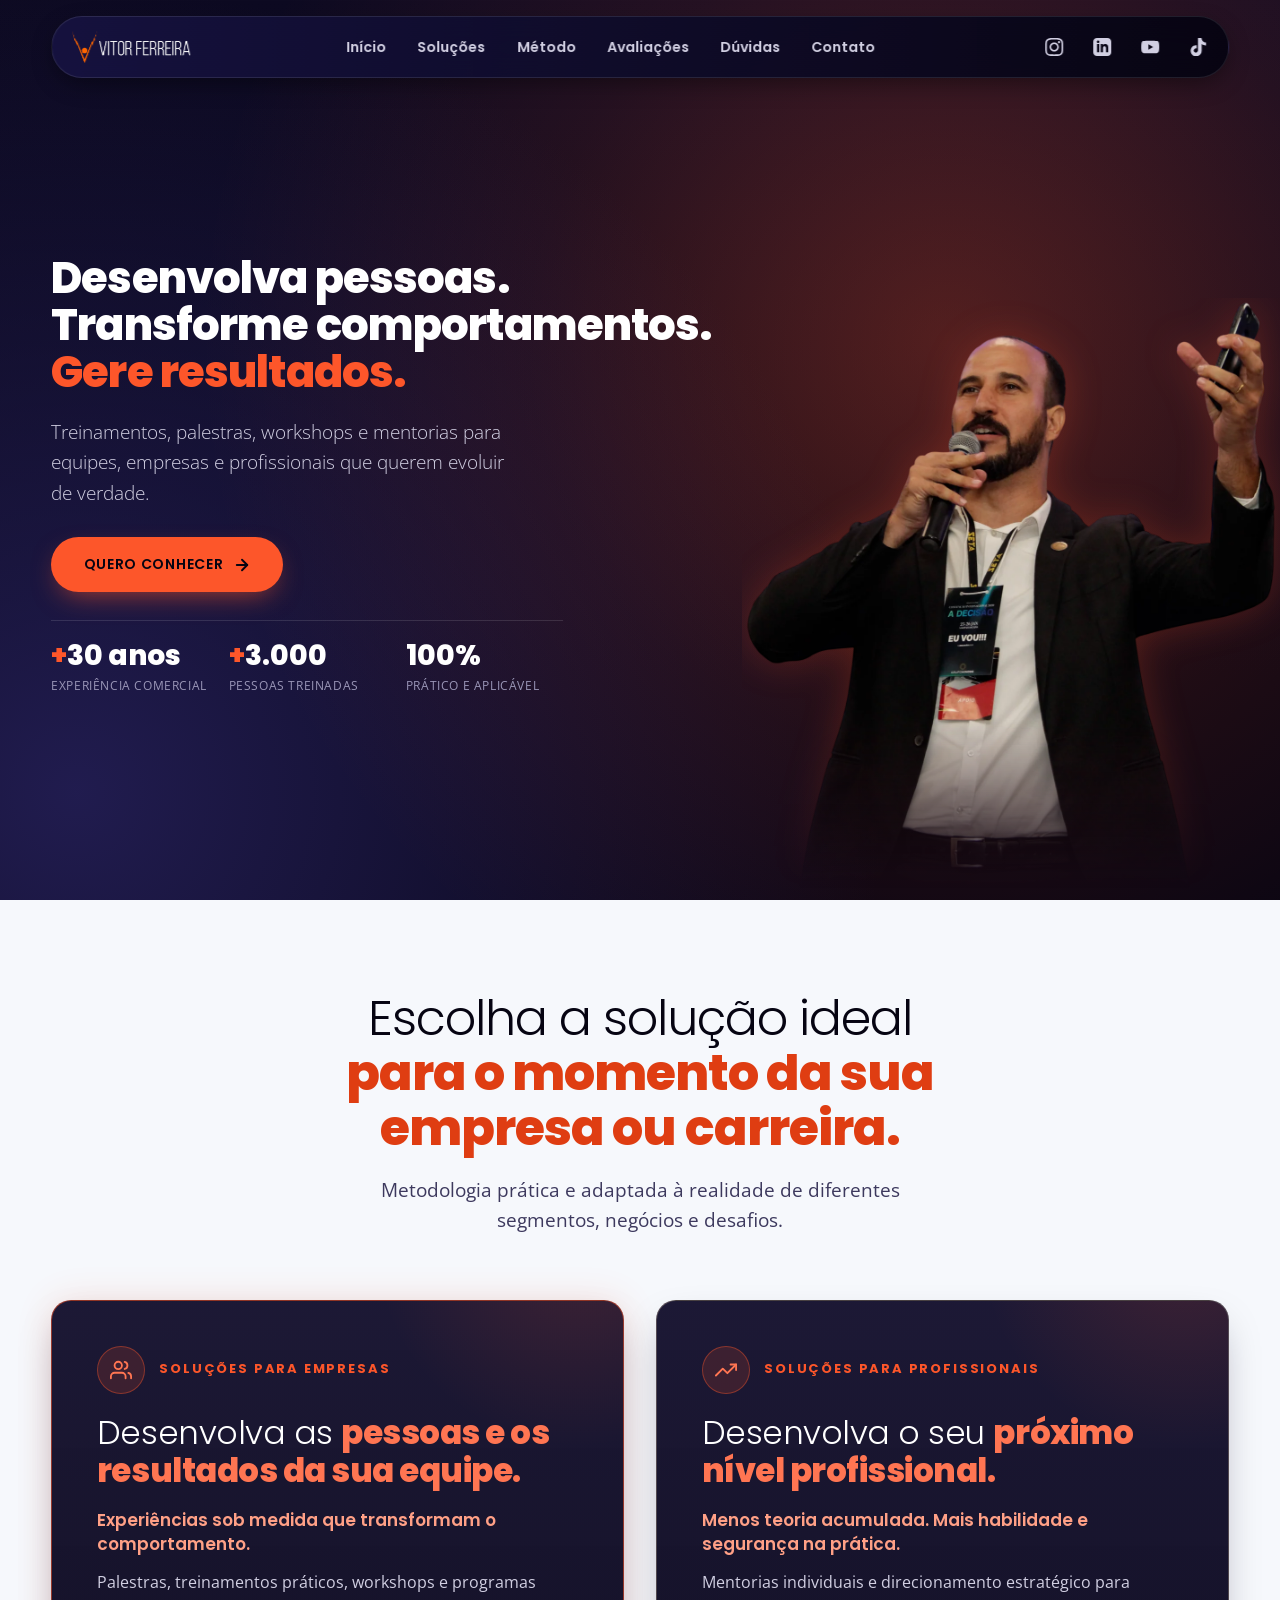
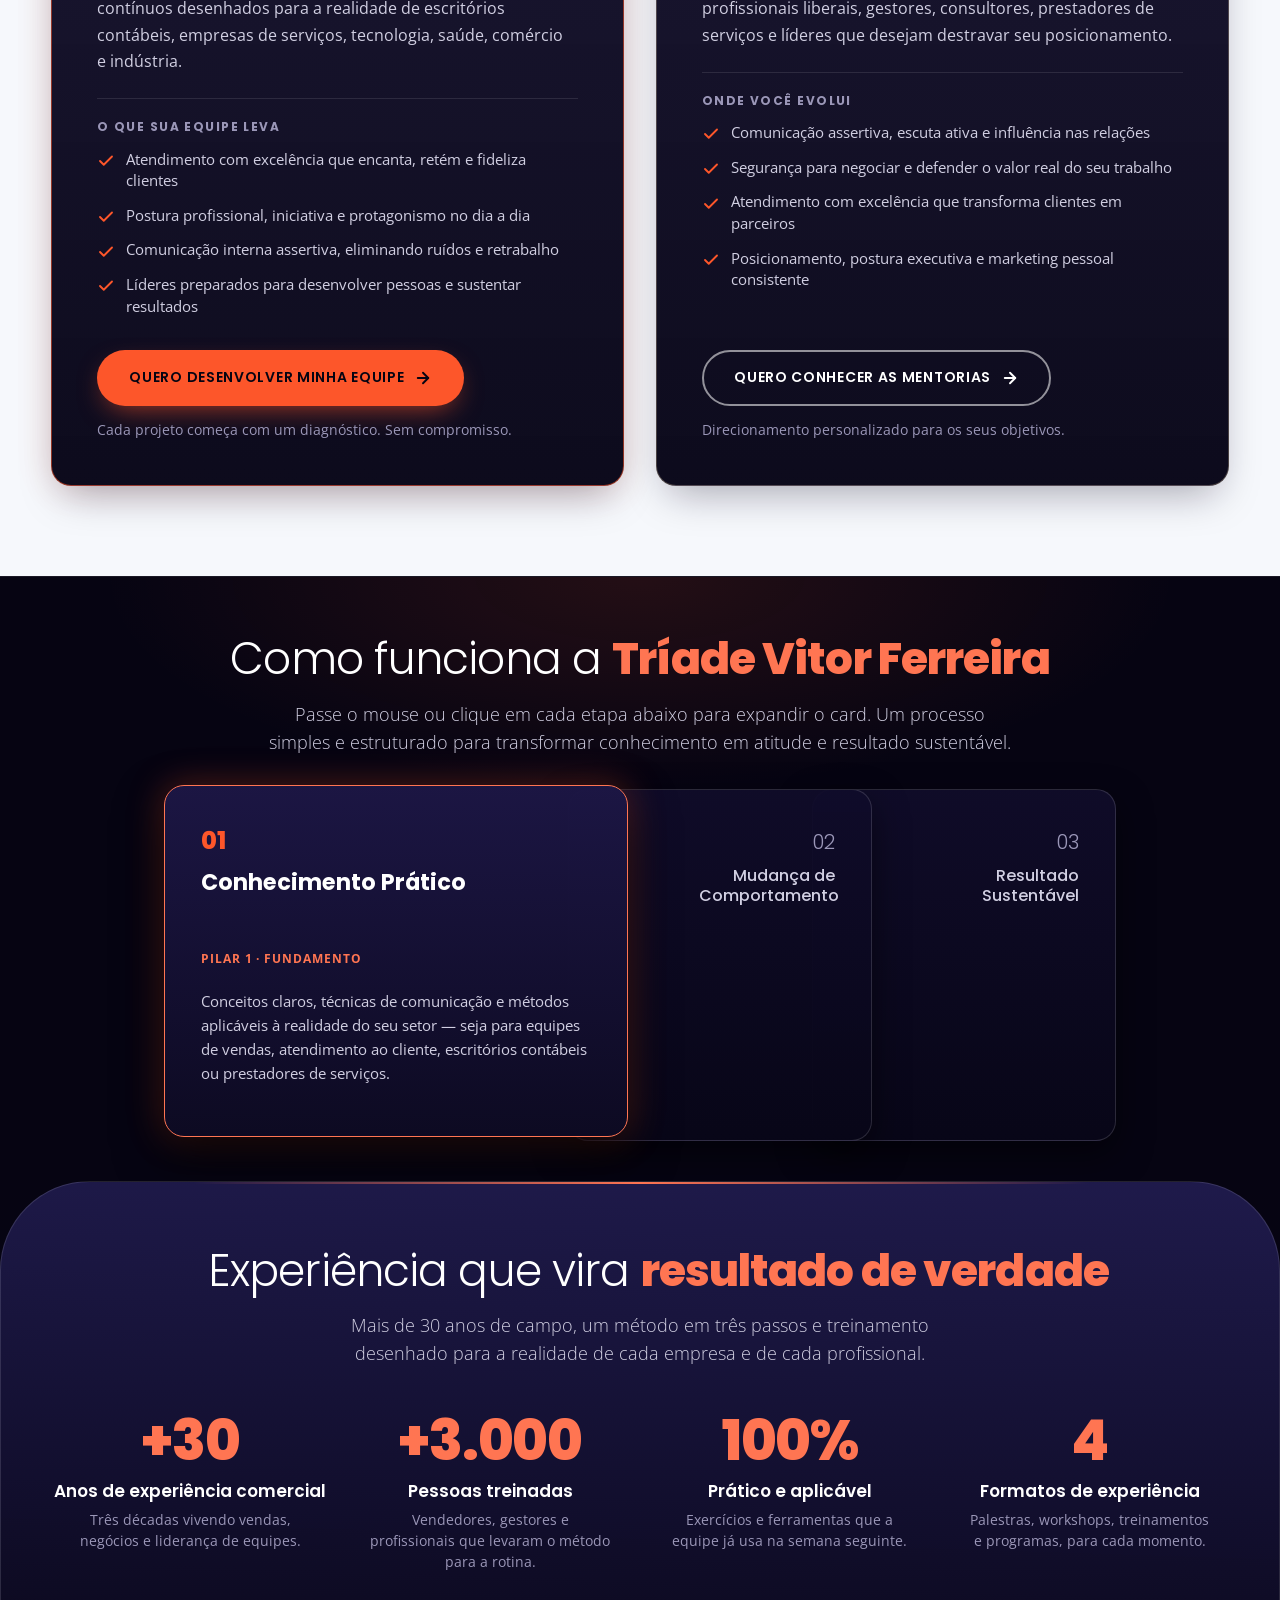
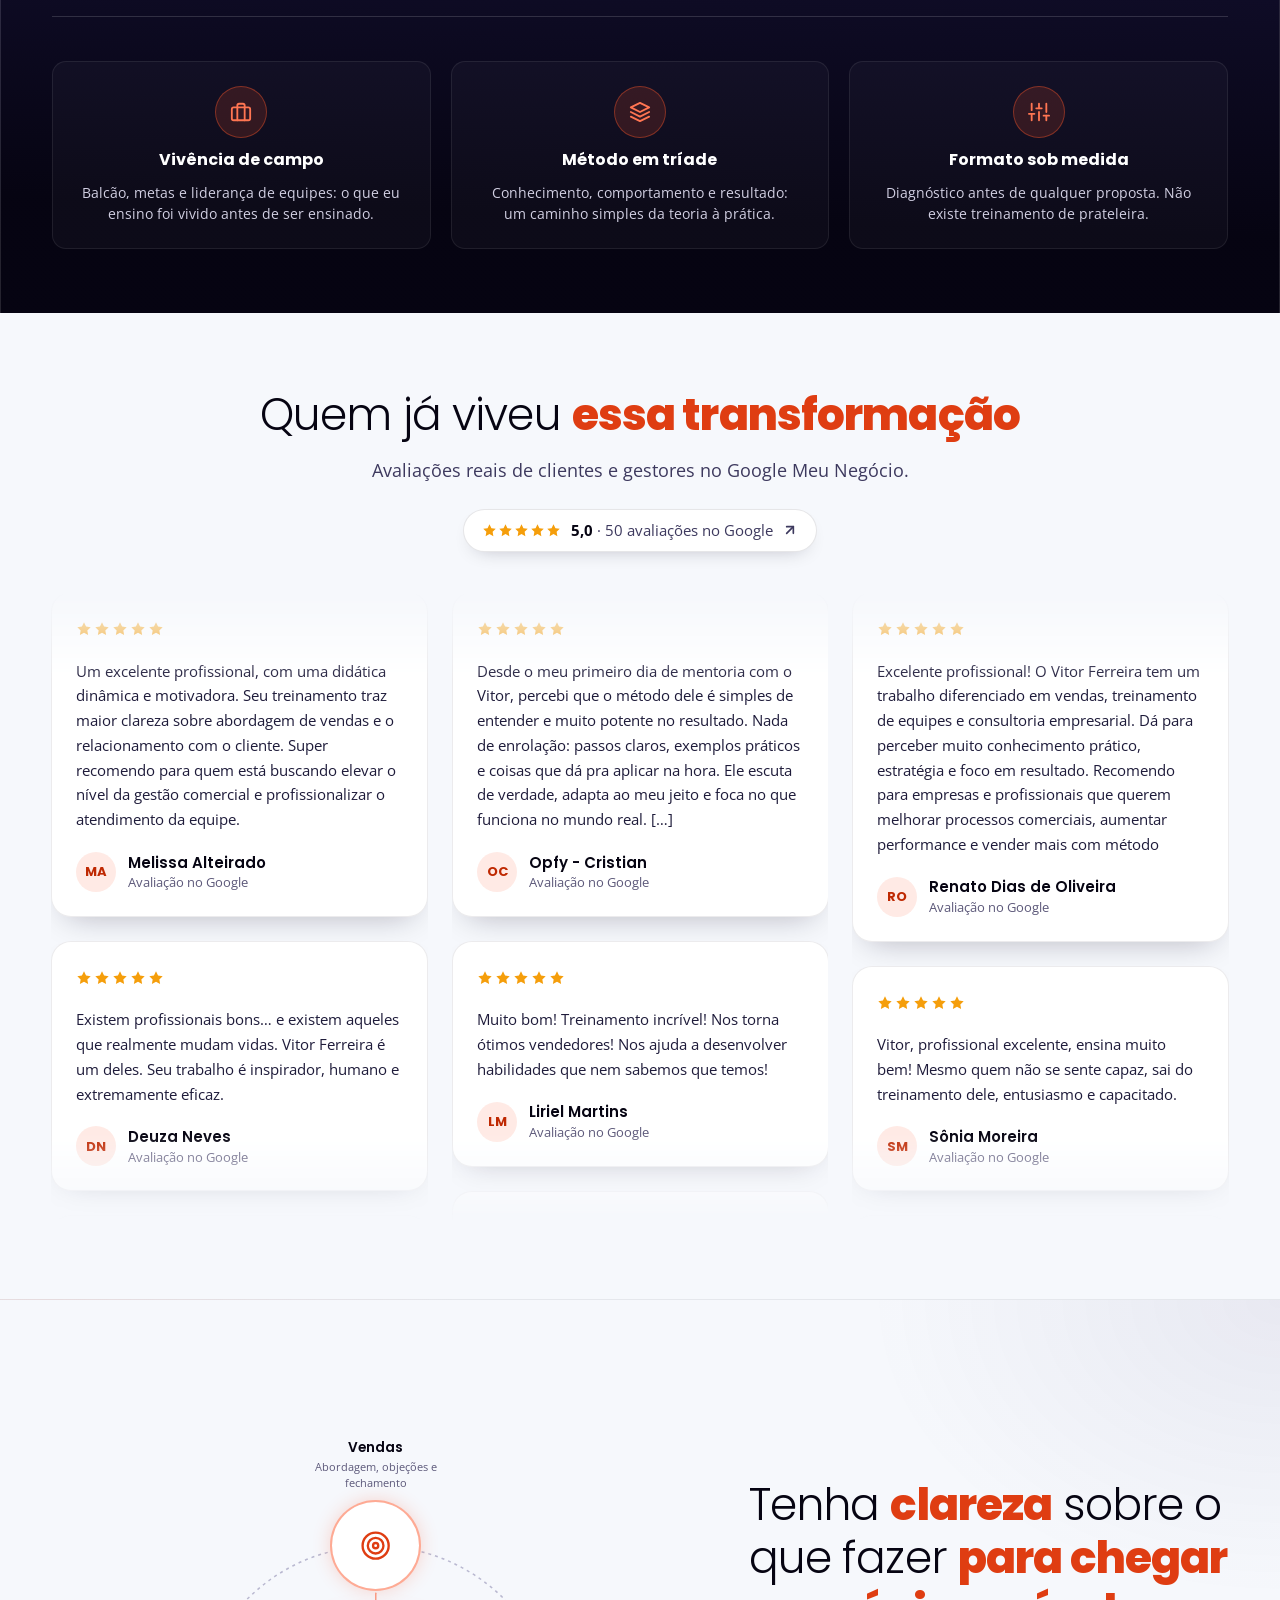
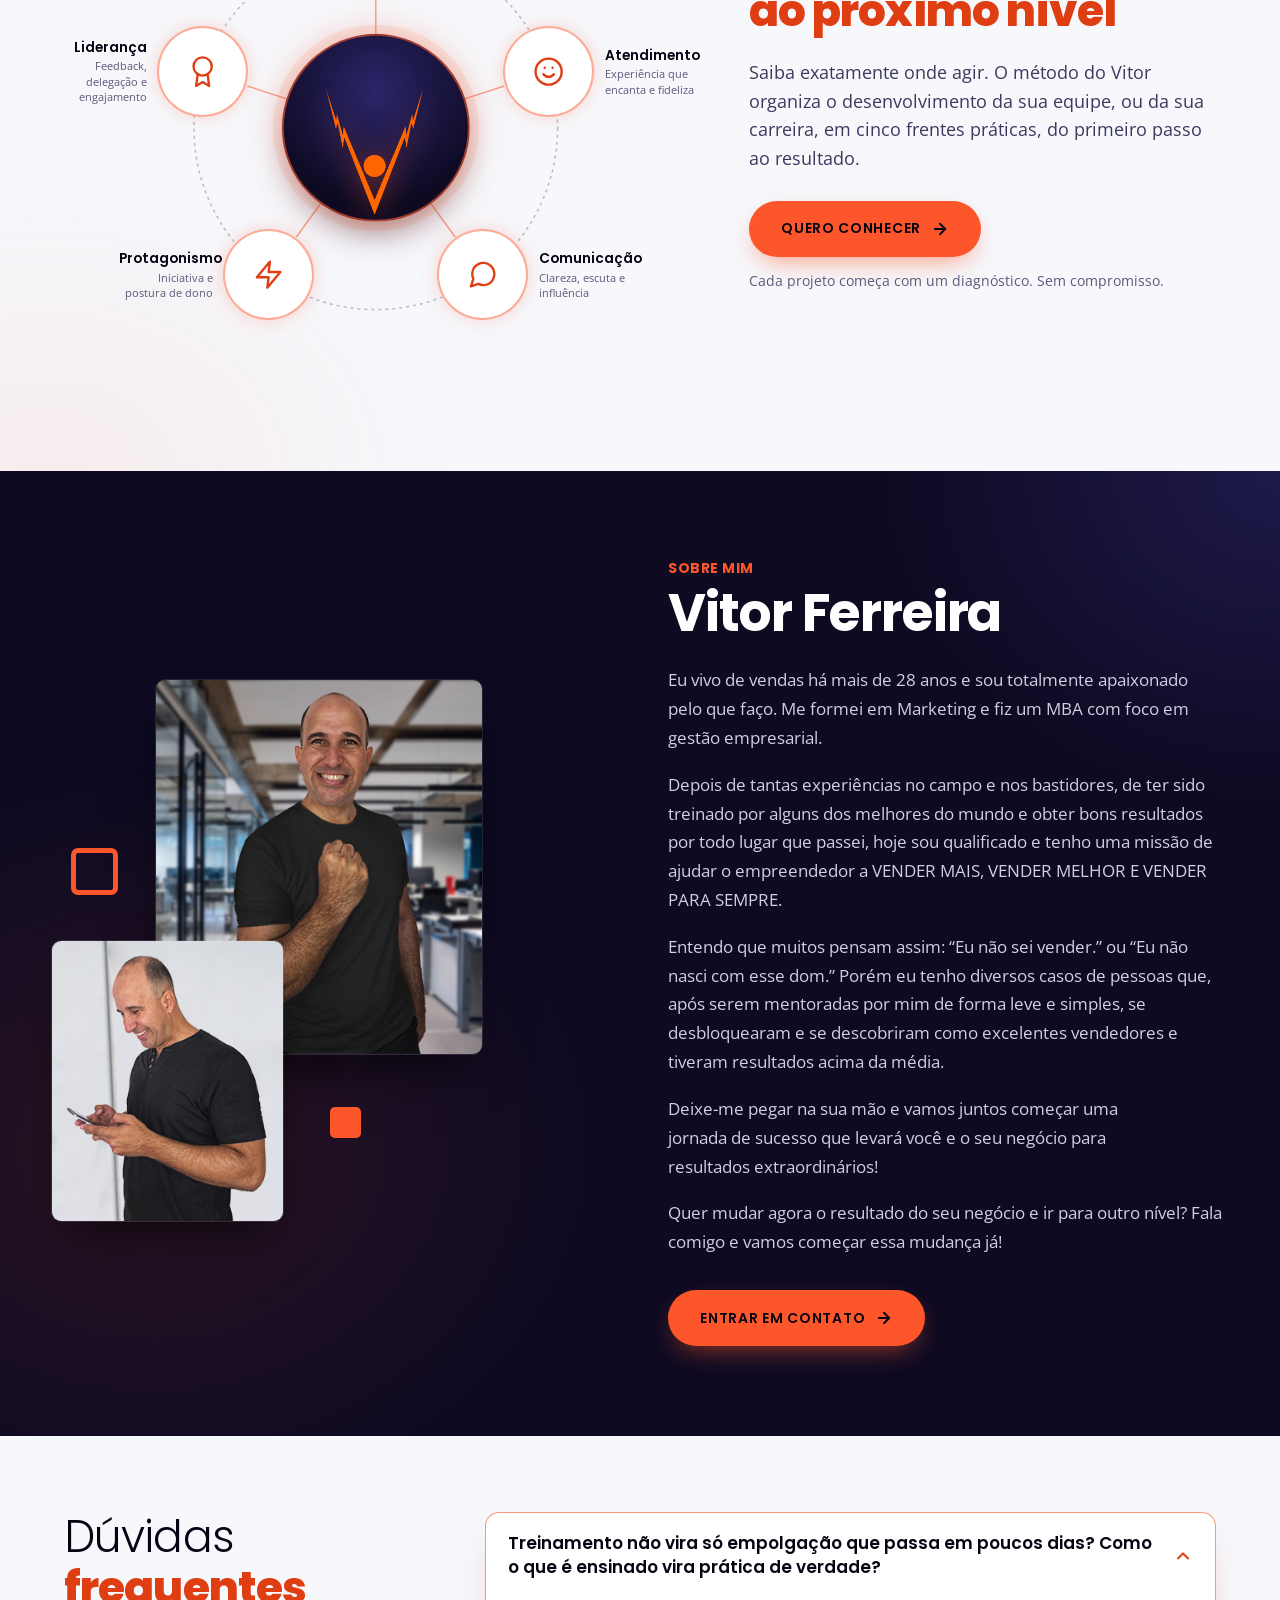
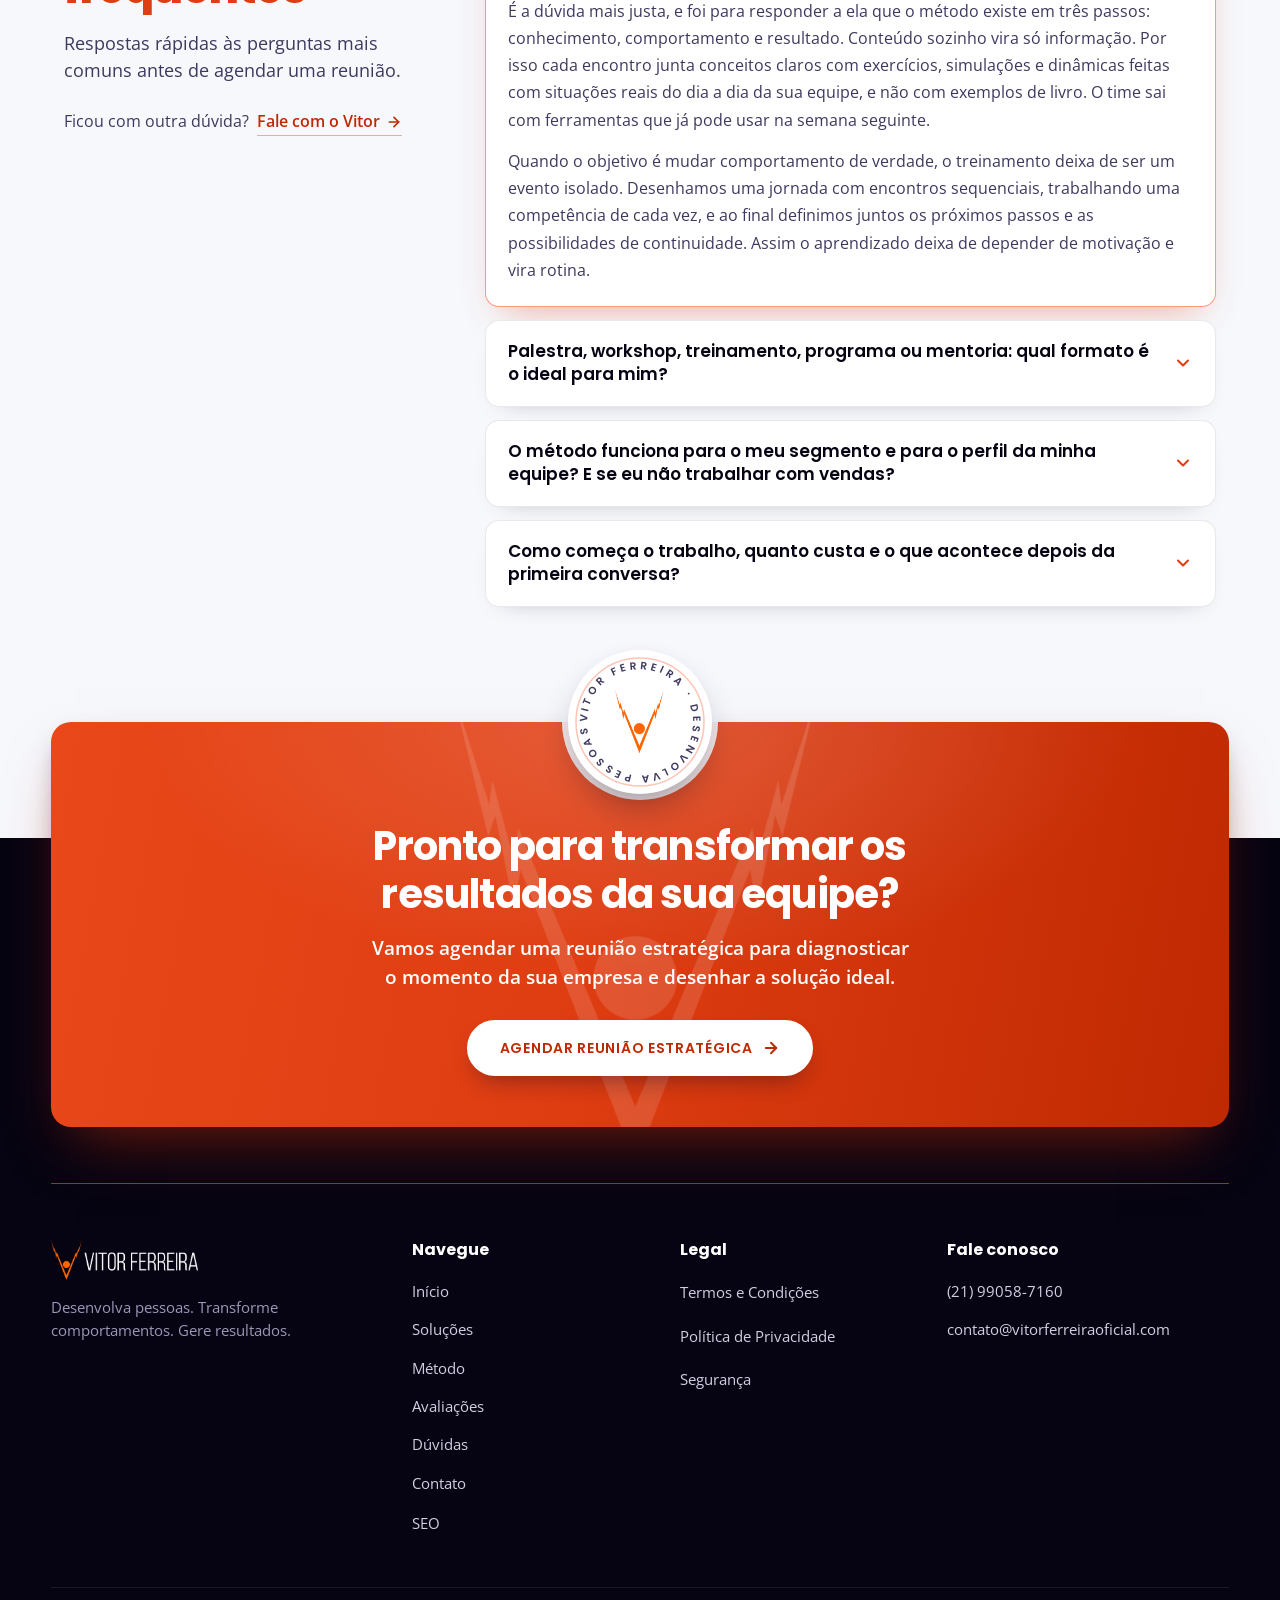
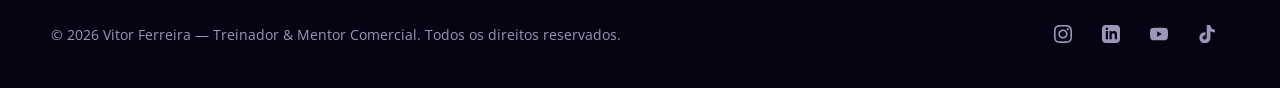
==== index.html @ 2e08996e "SEO técnico, links reais do YouTube e TikTok e limpeza de arquivos soltos SEO: metadados (canonical," ====
<!doctype html>
<html lang="pt-BR">
<head>
  <meta charset="utf-8">
  <meta name="viewport" content="width=device-width, initial-scale=1, viewport-fit=cover">
  <title>Vitor Ferreira | Treinamentos, Palestras e Mentorias</title>
  <meta name="description" content="Treinamentos, palestras, workshops e mentorias em vendas e desenvolvimento de pessoas, com mais de 30 anos de experiência prática. Fale com o Vitor.">
  <meta name="theme-color" content="#060412">
  <link rel="icon" type="image/png" sizes="32x32" href="assets/images/favicon-32.png">
  <link rel="canonical" href="https://vitorferreiraoficial.com/">

  <!-- Open Graph / Facebook -->
  <meta property="og:site_name" content="Vitor Ferreira">
  <meta property="og:type" content="website">
  <meta property="og:locale" content="pt_BR">
  <meta property="og:title" content="Vitor Ferreira | Treinamentos, Palestras e Mentorias">
  <meta property="og:description" content="Desenvolva pessoas. Transforme comportamentos. Gere resultados. Treinamentos corporativos, palestras e mentorias com mais de 30 anos de prática comercial.">
  <meta property="og:url" content="https://vitorferreiraoficial.com/">
  <meta property="og:image" content="https://vitorferreiraoficial.com/assets/images/hero-bg-01-3.jpg">
  <meta property="og:image:width" content="1920">
  <meta property="og:image:height" content="1080">
  <meta property="og:image:alt" content="Vitor Ferreira palestrando no palco para equipe corporativa">

  <!-- Twitter / X Cards -->
  <meta name="twitter:card" content="summary_large_image">
  <meta name="twitter:title" content="Vitor Ferreira | Treinamentos, Palestras e Mentorias">
  <meta name="twitter:description" content="Desenvolva pessoas. Transforme comportamentos. Gere resultados. Mais de 30 anos de prática comercial e desenvolvimento humano.">
  <meta name="twitter:image" content="https://vitorferreiraoficial.com/assets/images/hero-bg-01-3.jpg">

  <!-- Schema.org JSON-LD (AEO / GEO / Entidade) -->
  <script type="application/ld+json">
  {
    "@context": "https://schema.org",
    "@graph": [
      {
        "@type": "WebSite",
        "@id": "https://vitorferreiraoficial.com/#website",
        "url": "https://vitorferreiraoficial.com/",
        "name": "Vitor Ferreira",
        "description": "Site oficial de Vitor Ferreira — Treinador, Mentor e Especialista em Vendas e Desenvolvimento de Pessoas.",
        "publisher": {
          "@id": "https://vitorferreiraoficial.com/#person"
        },
        "inLanguage": "pt-BR"
      },
      {
        "@type": "Person",
        "@id": "https://vitorferreiraoficial.com/#person",
        "name": "Vitor Ferreira",
        "url": "https://vitorferreiraoficial.com/",
        "image": "https://vitorferreiraoficial.com/assets/images/vitor-hero.webp",
        "jobTitle": "Treinador, Mentor e Especialista em Vendas e Desenvolvimento de Pessoas",
        "description": "Especialista com mais de 30 anos de atuação prática em vendas, atendimento, comunicação e liderança. Conduz treinamentos corporativos, palestras e mentorias individuais.",
        "telephone": "+55-21-99058-7160",
        "email": "contato@vitorferreiraoficial.com",
        "address": {
          "@type": "PostalAddress",
          "addressLocality": "Rio de Janeiro",
          "addressRegion": "RJ",
          "addressCountry": "BR"
        },
        "sameAs": [
          "https://www.instagram.com/vitorferreiravendas",
          "https://www.linkedin.com/in/vitor-ferreira-vendas-94643a25/",
          "https://www.youtube.com/@vitorferreiravendas",
          "https://www.tiktok.com/@vitorferreiravenda"
        ]
      },
      {
        "@type": "ProfessionalService",
        "@id": "https://vitorferreiraoficial.com/#organization",
        "name": "Vitor Ferreira Treinamentos & Mentorias",
        "url": "https://vitorferreiraoficial.com/",
        "logo": "https://vitorferreiraoficial.com/assets/images/logo1-1.png",
        "image": "https://vitorferreiraoficial.com/assets/images/hero-bg-01-3.jpg",
        "founder": {
          "@id": "https://vitorferreiraoficial.com/#person"
        },
        "telephone": "+55-21-99058-7160",
        "email": "contato@vitorferreiraoficial.com",
        "priceRange": "$$",
        "address": {
          "@type": "PostalAddress",
          "addressLocality": "Rio de Janeiro",
          "addressRegion": "RJ",
          "addressCountry": "BR"
        },
        "areaServed": {
          "@type": "Country",
          "name": "Brasil"
        },
        "aggregateRating": {
          "@type": "AggregateRating",
          "ratingValue": "5.0",
          "reviewCount": "50",
          "bestRating": "5"
        },
        "hasOfferCatalog": {
          "@type": "OfferCatalog",
          "name": "Soluções e Formatos de Capacitação",
          "itemListElement": [
            {
              "@type": "Offer",
              "itemOffered": {
                "@type": "Service",
                "name": "Treinamentos Corporativos de Vendas e Atendimento",
                "description": "Treinamento prático para equipes comerciais focado em abordagem, contorno de objeções, fechamento e encantamento do cliente."
              }
            },
            {
              "@type": "Offer",
              "itemOffered": {
                "@type": "Service",
                "name": "Palestras e Workshops para Empresas",
                "description": "Palestras inspiradoras e workshops interativos para convenções, encontros e eventos corporativos."
              }
            },
            {
              "@type": "Offer",
              "itemOffered": {
                "@type": "Service",
                "name": "Mentorias Individuais para Profissionais",
                "description": "Aceleração comercial, postura executiva, comunicação assertiva e segurança para negociar o valor do trabalho."
              }
            },
            {
              "@type": "Offer",
              "itemOffered": {
                "@type": "Service",
                "name": "Programas Contínuos de Desenvolvimento e Liderança",
                "description": "Jornadas sequenciais de capacitação para liderança, feedback, engajamento e protagonismo de equipes."
              }
            }
          ]
        }
      },
      {
        "@type": "WebPage",
        "@id": "https://vitorferreiraoficial.com/#webpage",
        "url": "https://vitorferreiraoficial.com/",
        "name": "Vitor Ferreira | Treinamentos, Palestras e Mentorias",
        "isPartOf": {
          "@id": "https://vitorferreiraoficial.com/#website"
        },
        "about": {
          "@id": "https://vitorferreiraoficial.com/#person"
        },
        "inLanguage": "pt-BR"
      },
      {
        "@type": "FAQPage",
        "@id": "https://vitorferreiraoficial.com/#faq",
        "mainEntity": [
          {
            "@type": "Question",
            "name": "Treinamento não vira só empolgação que passa em poucos dias? Como o que é ensinado vira prática de verdade?",
            "acceptedAnswer": {
              "@type": "Answer",
              "text": "É a dúvida mais justa, e foi para responder a ela que o método existe em três passos: conhecimento, comportamento e resultado. Conteúdo sozinho vira só informação. Por isso cada encontro junta conceitos claros com exercícios, simulações e dinâmicas feitas com situações reais do dia a dia da sua equipe, e não com exemplos de livro. O time sai com ferramentas que já pode usar na semana seguinte. Quando o objetivo é mudar comportamento de verdade, o treinamento deixa de ser um evento isolado. Desenhamos uma jornada com encontros sequenciais, trabalhando uma competência de cada vez, e ao final definimos juntos os próximos passos e as possibilidades de continuidade. Assim o aprendizado deixa de depender de motivação e vira rotina."
            }
          },
          {
            "@type": "Question",
            "name": "Palestra, workshop, treinamento, programa ou mentoria: qual formato é o ideal para mim?",
            "acceptedAnswer": {
              "@type": "Answer",
              "text": "Depende do desafio, e é por isso que não existe pacote fechado. A palestra provoca, energiza e movimenta muita gente de uma vez, em eventos, convenções e encontros. O workshop é prático e interativo: a equipe aprende fazendo, ideal para uma competência específica ou para integrar o time. O treinamento é mais profundo, com conteúdo estruturado, exercícios e aplicação prática para equipes comerciais, de atendimento e de liderança. O programa de capacitação reúne vários encontros em uma jornada contínua. E a mentoria, individual ou em grupo, é para quem quer evoluir com direção, ferramentas e prática. Você não precisa escolher sozinho. Depois de entender o momento da sua empresa ou da sua carreira, recomendamos o formato, ou a combinação de formatos, que mais faz sentido para o seu objetivo."
            }
          },
          {
            "@type": "Question",
            "name": "O método funciona para o meu segmento e para o perfil da minha equipe? E se eu não trabalhar com vendas?",
            "acceptedAnswer": {
              "@type": "Answer",
              "text": "Sim. A metodologia foi construída para se adaptar, não para ser copiada. Conteúdo, exemplos e linguagem mudam conforme o contexto de cada empresa, seja um escritório contábil, uma empresa de serviços, de tecnologia, saúde, comércio ou indústria, e conforme o perfil e o tamanho do time. Os temas também vão além de vendas: atendimento de excelência, comunicação assertiva, protagonismo, liderança na prática e produtividade com uso estratégico da inteligência artificial. Se você não trabalha com vendas, a mentoria também é para você. Profissionais liberais, gestores, consultores e prestadores de serviço trabalham comunicação, segurança para negociar o valor do próprio trabalho, atendimento e posicionamento. E o Vitor tem diversos casos de pessoas que achavam que não sabiam vender e se descobriram excelentes vendedores."
            }
          },
          {
            "@type": "Question",
            "name": "Como começa o trabalho, quanto custa e o que acontece depois da primeira conversa?",
            "acceptedAnswer": {
              "@type": "Answer",
              "text": "Tudo começa com uma conversa, sem compromisso: uma reunião estratégica em que o Vitor entende o momento da sua empresa ou da sua carreira, o perfil da equipe e o desafio que precisa ser resolvido. Dessa conversa sai um diagnóstico e uma proposta desenhada sob medida, com objetivo, conteúdo, formato (presencial ou online), duração e dinâmica definidos para o seu caso. Por isso não existe tabela de preço. O investimento depende do formato, do tamanho da equipe e do que você quer transformar, e você o conhece antes de decidir qualquer coisa. Com a proposta aprovada, o trabalho acontece e, ao final, definimos os próximos passos. Para dar o primeiro passo, é só chamar o Vitor para conversar."
            }
          }
        ]
      }
    ]
  }
  </script>
  <link rel="preload" as="image" href="assets/images/vitor-hero.webp" type="image/webp" fetchpriority="high">
  <link rel="preconnect" href="https://fonts.googleapis.com">
  <link rel="preconnect" href="https://fonts.gstatic.com" crossorigin>
  <link href="https://fonts.googleapis.com/css2?family=Open+Sans:wght@300;400;600&family=Poppins:wght@300;400;600;700;800&display=swap" rel="stylesheet">

  <style>
    /* ---------- Fontes ----------
       Poppins 800 (título) e Open Sans 300 (apoio) vêm do Google Fonts, como no design system.
       As cópias locais abaixo são só reserva caso o Google Fonts não carregue. */
    @font-face { font-family: "Poppins Local"; font-weight: 400; font-style: normal; font-display: swap; src: url("assets/fonts/poppins-400.woff2") format("woff2"); }
    @font-face { font-family: "Poppins Local"; font-weight: 600; font-style: normal; font-display: swap; src: url("assets/fonts/poppins-600.woff2") format("woff2"); }
    @font-face { font-family: "Poppins Local"; font-weight: 700 800; font-style: normal; font-display: swap; src: url("assets/fonts/poppins-700.woff2") format("woff2"); }
    @font-face { font-family: "Open Sans Local"; font-weight: 300 600; font-style: normal; font-display: swap; src: url("assets/fonts/open-sans.woff2") format("woff2"); }

    /* ---------- Tokens (DESIGN.md v3.0.0) ---------- */
    :root {
      --color-orange-300: #FFA086;
      --color-orange-400: #FF7552;
      --color-orange-500: #FD562A;
      --color-orange-700: #BF2902;

      --color-navy-950: #060412;
      --color-navy-900: #0D0A22;
      --color-navy-800: #19153D;

      --color-brand-primary: var(--color-orange-500);
      --color-text-primary: #FFFFFF;
      --color-text-secondary: #D1CFE2;
      --color-text-muted: #9B97B8;

      --surface-glass-border: rgba(255, 255, 255, 0.10);
      --grad-dark-pill: linear-gradient(270deg, rgba(6, 4, 18, 0.95) 0%, rgba(22, 19, 65, 0.92) 100%);

      --font-display: "Poppins", "Poppins Local", system-ui, sans-serif;
      --font-body: "Open Sans", "Open Sans Local", system-ui, sans-serif;

      --text-display: clamp(1.45rem, 6.5vw, 3.25rem);
      --text-lead: clamp(1rem, 0.92rem + 0.35vw, 1.25rem);
      --text-caption: 0.875rem;

      --radius-pill: 9999px;
      --shadow-md: 0 8px 24px -4px rgba(0, 0, 0, 0.45);
      --shadow-glow-sm: 0 0 16px rgba(253, 86, 42, 0.30);
      --focus-ring: 0 0 0 3px rgba(253, 86, 42, 0.55);

      --ease-out: cubic-bezier(0.0, 0.0, 0.2, 1);
      --ease-expo: cubic-bezier(0.16, 1, 0.3, 1);
      --ease-bounce: cubic-bezier(0.34, 1.56, 0.64, 1);

      --gutter: clamp(1rem, 4vw, 4.5rem);
      --photo-ratio: 1200 / 1343;
    }

    /* ---------- Base ---------- */
    *, *::before, *::after { box-sizing: border-box; }
    html { -webkit-text-size-adjust: 100%; scroll-behavior: smooth; scrollbar-color: var(--color-orange-500) var(--color-navy-950); }
    body {
      margin: 0;
      background: var(--color-navy-950);
      color: var(--color-text-primary);
      font-family: var(--font-body);
      font-size: 1.0625rem;
      line-height: 1.6;
      -webkit-font-smoothing: antialiased;
      text-rendering: optimizeLegibility;
    }
    img { display: block; max-width: 100%; }
    a { color: inherit; text-decoration: none; }
    ::selection { background: var(--color-orange-500); color: var(--color-navy-950); }
    :focus-visible { outline: none; box-shadow: var(--focus-ring); }
    ::-webkit-scrollbar { width: 10px; }
    ::-webkit-scrollbar-track { background: var(--color-navy-950); }
    ::-webkit-scrollbar-thumb { background: var(--color-navy-800); border-radius: var(--radius-pill); border: 2px solid var(--color-navy-950); }
    ::-webkit-scrollbar-thumb:hover { background: var(--color-orange-500); }

    .skip-link {
      position: absolute; left: 1rem; top: -4rem; z-index: 100;
      padding: .6rem 1rem; background: var(--color-orange-500); color: var(--color-navy-950);
      font: 600 .875rem var(--font-display); border-radius: var(--radius-pill);
      transition: top .2s var(--ease-out);
    }
    .skip-link:focus { top: 1rem; }

    /* ---------- Menu: pílula estática no topo ---------- */
    .nav {
      position: absolute; z-index: 50;
      top: max(1rem, env(safe-area-inset-top));
      left: 50%; transform: translateX(-50%);
      width: min(92%, 1220px);
    }
    .nav__bar {
      display: flex; align-items: center; justify-content: space-between; gap: 1rem;
      padding: .5rem .5rem .5rem 1.25rem;
      background: var(--grad-dark-pill);
      border: 1px solid var(--surface-glass-border);
      border-radius: var(--radius-pill);
      -webkit-backdrop-filter: blur(14px); backdrop-filter: blur(14px);
      box-shadow: var(--shadow-md);
    }
    .nav__logo { display: flex; align-items: center; flex-shrink: 0; border-radius: var(--radius-pill); }
    .nav__logo img { height: 2rem; width: auto; }
    .nav__links { display: none; align-items: center; gap: .25rem; margin: 0; padding: 0; list-style: none; }
    .nav__links a {
      display: block; padding: .5rem .85rem;
      font: 600 .875rem/1 var(--font-display);
      color: var(--color-text-secondary);
      border-radius: var(--radius-pill);
      transition: color .15s var(--ease-out), background-color .15s var(--ease-out);
    }
    .nav__links a:hover { color: var(--color-orange-300); background: rgba(255, 255, 255, 0.06); }
    .nav__actions { display: flex; align-items: center; gap: .5rem; }

    /* redes sociais: ícones em SVG inline com preenchimento currentColor */
    .social { display: flex; align-items: center; gap: .25rem; margin: 0; padding: 0; list-style: none; }
    .social a, .nav__panel .social a {
      display: grid; place-items: center; min-width: 2.75rem; min-height: 2.75rem; width: 2.75rem; height: 2.75rem; padding: 0;
      color: var(--color-text-secondary); border-radius: 50%;
      transition: color .15s var(--ease-out), background-color .15s var(--ease-out);
    }
    .social a:hover, .nav__panel .social a:hover { color: var(--color-orange-300); background: rgba(255, 255, 255, 0.07); }
    .social svg { width: 1.125rem; height: 1.125rem; fill: currentColor; display: block; }
    .nav__social { display: none; }
    .nav__panel .nav__panel-social { gap: .5rem; margin-top: .5rem; padding: .75rem .5rem .25rem; border-top: 1px solid rgba(255, 255, 255, 0.08); justify-content: center; }

    .burger {
      width: 2.75rem; height: 2.75rem; min-width: 2.75rem; min-height: 2.75rem; padding: 0; border: 0; cursor: pointer;
      background: rgba(255, 255, 255, 0.06); border-radius: var(--radius-pill);
      display: grid; place-content: center; gap: 5px;
    }
    .burger span {
      display: block; width: 18px; height: 2px; background: #fff; border-radius: 2px;
      transition: transform .3s var(--ease-bounce), opacity .15s var(--ease-out);
    }
    .burger[aria-expanded="true"] span:nth-child(1) { transform: translateY(7px) rotate(45deg); }
    .burger[aria-expanded="true"] span:nth-child(2) { opacity: 0; }
    .burger[aria-expanded="true"] span:nth-child(3) { transform: translateY(-7px) rotate(-45deg); }

    .nav__panel {
      display: none; margin-top: .5rem; padding: .75rem;
      background: rgba(13, 10, 34, 0.94);
      border: 1px solid var(--surface-glass-border);
      border-radius: 1.5rem;
      -webkit-backdrop-filter: blur(18px); backdrop-filter: blur(18px);
      box-shadow: var(--shadow-md);
      max-height: calc(100svh - 5.5rem);
      overflow-y: auto;
      overscroll-behavior: contain;
    }
    .nav__panel.is-open { display: block; animation: panelIn .3s var(--ease-expo) both; }
    .nav__panel a {
      display: block; padding: .9rem 1rem;
      font: 600 1rem var(--font-display); color: var(--color-text-secondary);
      border-radius: 1rem;
    }
    .nav__panel a:hover { color: var(--color-orange-300); background: rgba(255, 255, 255, 0.05); }

    @media (min-width: 1100px) {
      .nav__links { display: flex; }
      .nav__social { display: flex; }
      .burger, .nav__panel { display: none !important; }
    }
    @media (max-width: 600px) {
      .nav__bar { padding-left: 1rem; }
      .nav__logo img { height: 1.625rem; width: auto; }
    }

    /* ---------- Botões ---------- */
    .btn {
      display: inline-flex; align-items: center; justify-content: center; text-align: center;
      padding: 1.05rem 1.9rem;
      font: 600 .875rem/1.2 var(--font-display);
      letter-spacing: .05em; text-transform: uppercase;
      border: 2px solid transparent; border-radius: var(--radius-pill);
      cursor: pointer;
      transition: background-color .3s var(--ease-out), color .3s var(--ease-out),
                  border-color .3s var(--ease-out), transform .3s var(--ease-out), box-shadow .3s var(--ease-out);
    }
    .btn:active { transform: translateY(1px) scale(.99); }
    .btn:focus-visible { border-radius: var(--radius-pill); }
    .btn--primary { background: var(--color-orange-500); color: var(--color-navy-950); box-shadow: 0 10px 28px -10px rgba(253, 86, 42, 0.7); }
    .btn--primary:hover { background: transparent; color: #fff; border-color: #fff; transform: translateY(-2px); box-shadow: 0 14px 30px -10px rgba(0, 0, 0, 0.6); }
    .btn--outline { background: transparent; color: #fff; border-color: rgba(255, 255, 255, 0.55); }
    .btn--outline:hover { background: #fff; color: var(--color-navy-950); border-color: #fff; transform: translateY(-2px); }

    /* ---------- Hero ---------- */
    .hero {
      position: relative; isolation: isolate;
      min-height: 100svh;
      display: flex; flex-direction: column;
      overflow: clip;
      background:
        radial-gradient(circle at 50% 22%, rgba(253, 86, 42, 0.18) 0%, rgba(253, 86, 42, 0.06) 38%, rgba(253, 86, 42, 0) 65%),
        radial-gradient(circle at 10% 85%, rgba(34, 29, 82, 0.95) 0%, rgba(34, 29, 82, 0) 56%),
        linear-gradient(180deg, var(--color-navy-900) 0%, var(--color-navy-950) 75%);
    }
    .hero__inner {
      position: relative; z-index: 1; flex: 1;
      width: 100%; max-width: 1680px; margin-inline: auto;
      display: flex; flex-direction: column;
    }

    /* Vitor + luz de palco */
    .hero__media {
      position: relative; z-index: 0;
      width: min(100%, 20.5rem); margin: 5.25rem auto 0;
      aspect-ratio: var(--photo-ratio);
    }
    .hero__photo {
      width: 100%; height: 100%; object-fit: contain;
      filter: drop-shadow(0 0 18px rgba(253, 86, 42, 0.22));
      -webkit-mask-image: linear-gradient(to bottom, #000 70%, rgba(0, 0, 0, 0) 98%);
      mask-image: linear-gradient(to bottom, #000 70%, rgba(0, 0, 0, 0) 98%);
      animation: photoIn 1.3s var(--ease-expo) .15s both;
    }

    /* Texto */
    .hero__copy {
      position: relative; z-index: 2;
      padding: 0 var(--gutter) 3.5rem;
      margin-top: -2.5rem;
      max-width: 40rem; margin-inline: auto; width: 100%;
    }
    .hero__title {
      margin: 0;
      font: 800 var(--text-display)/1.08 var(--font-display);
      letter-spacing: -.02em;
      text-wrap: balance;
    }
    .hero__title span { display: block; animation: rise .95s var(--ease-expo) both; }
    .hero__title span:nth-child(1) { animation-delay: .05s; }
    .hero__title span:nth-child(2) { animation-delay: .17s; }
    .hero__title span:nth-child(3) { animation-delay: .29s; color: var(--color-brand-primary); }

    .hero__lead {
      margin: 1.35rem 0 0; max-width: 34rem;
      font-size: var(--text-lead); font-weight: 300; line-height: 1.6;
      color: var(--color-text-secondary);
      text-wrap: pretty;
      animation: rise .95s var(--ease-expo) .42s both;
    }
    .hero__actions {
      display: flex; flex-direction: column; gap: .75rem;
      margin-top: 1.75rem;
      animation: rise .95s var(--ease-expo) .54s both;
    }
    .btn svg { margin-left: .6rem; flex-shrink: 0; transition: transform .3s var(--ease-out); }
    .btn:hover svg { transform: translateX(4px); }

    /* faixa de autoridade */
    .hero__stats {
      display: grid; grid-template-columns: repeat(3, 1fr); gap: clamp(0.5rem, 2.5vw, 1.25rem);
      margin: 1.75rem 0 0; padding: 1.25rem 0 0;
      border-top: 1px solid rgba(255, 255, 255, 0.12);
      animation: rise .95s var(--ease-expo) .66s both;
    }
    .hero__stats div { min-width: 0; }
    .hero__stats dt { font: 800 clamp(1.15rem, 4.5vw, 1.75rem)/1.1 var(--font-display); color: #fff; }
    .hero__stats dt b { color: var(--color-orange-500); font-weight: 800; }
    .hero__stats dd { margin: .35rem 0 0; font-size: clamp(0.625rem, 0.55rem + 0.3vw, 0.75rem); line-height: 1.35; letter-spacing: .05em; text-transform: uppercase; color: var(--color-text-muted); }

    /* Tablet / Telas intermediárias verticais (600px a 899px) */
    @media (min-width: 600px) and (max-width: 899px) {
      .hero__media {
        width: min(75%, 23.5rem); margin: 5.5rem auto 0;
      }
      .hero__copy {
        max-width: 38rem; padding: 0 var(--gutter) 4rem;
        margin-top: -3rem;
      }
      .hero__title { font-size: clamp(1.85rem, 4.5vw, 2.65rem); }
      .hero__actions { flex-direction: row; justify-content: flex-start; }
      .hero__stats { max-width: 34rem; gap: 1.25rem; }
    }

    /* Telas muito pequenas (<= 360px) */
    @media (max-width: 360px) {
      .hero__stats { gap: 0.35rem; }
      .hero__stats dt { font-size: 1.1rem; }
      .hero__stats dd { font-size: 0.58rem; letter-spacing: 0.02em; }
    }

    /* Desktop: texto à esquerda, Vitor à direita sangrando na base */
    @media (min-width: 900px) {
      .hero {
        background:
          radial-gradient(circle at 74% 38%, rgba(253, 86, 42, 0.30) 0%, rgba(253, 86, 42, 0.10) 38%, rgba(253, 86, 42, 0) 68%),
          radial-gradient(circle at 6% 88%, rgba(34, 29, 82, 0.95) 0%, rgba(34, 29, 82, 0) 56%),
          linear-gradient(180deg, var(--color-navy-900) 0%, var(--color-navy-950) 75%);
      }
      .hero__inner { justify-content: center; min-height: 100svh; }
      .hero__media {
        position: absolute; right: 0; bottom: 0; margin: 0;
        width: clamp(21rem, 42vw, 41rem);
        max-height: 94svh;
      }
      .hero__copy {
        margin: 0; max-width: min(55vw, 42rem); width: 100%;
        padding: 7rem var(--gutter) 4rem;
      }
      .hero__title { font-size: clamp(2rem, 3.4vw, 3.75rem); line-height: 1.08; }
      .hero__lead { max-width: 32rem; }
      .hero__actions { flex-direction: row; flex-wrap: wrap; align-items: center; }
      .hero__stats { max-width: 32rem; gap: 1.25rem; }
      .hero__stats dd { font-size: .75rem; }
    }

    /* Resoluções largas onde o nowrap das 3 linhas não colide */
    @media (min-width: 1200px) {
      .hero__title span { white-space: nowrap; }
    }

    @keyframes rise {
      from { opacity: 0; transform: translateY(24px); }
      to   { opacity: 1; transform: none; }
    }
    @keyframes photoIn {
      from { opacity: 0; transform: translateY(36px) scale(.985); }
      to   { opacity: 1; transform: none; }
    }
    @keyframes breathe {
      from { opacity: .82; transform: translate(-50%, -50%) scale(1); }
      to   { opacity: 1;   transform: translate(-50%, -50%) scale(1.07); }
    }
    @keyframes panelIn {
      from { opacity: 0; transform: translateY(-8px); }
      to   { opacity: 1; transform: none; }
    }

    /* ---------- Segunda dobra: soluções para empresas e para profissionais ---------- */
    .solutions {
      position: relative; isolation: isolate;
      padding: clamp(4rem, 7vw, 7.5rem) var(--gutter);
      scroll-margin-top: 4.5rem;
      /* fundo claro: alterna com a hero escura. Tokens do tema claro do design system */
      background: #F6F8FC;
      color: var(--color-navy-950);
    }
    .solutions__inner { max-width: 1180px; margin-inline: auto; }
    .solutions__head { text-align: center; max-width: 46rem; margin: 0 auto clamp(2.5rem, 5vw, 4rem); }
    .solutions__title {
      margin: 0;
      font: 300 clamp(1.85rem, 1.15rem + 2.4vw, 3.25rem)/1.12 var(--font-display);
      letter-spacing: -.02em; text-wrap: balance;
    }
    .solutions__title span, .solutions__title strong { display: block; }
    /* laranja mais fechado no fundo claro: #FF7552 não passa em contraste sobre branco */
    .solutions__title strong { font-weight: 800; color: #DF3D12; }
    .solutions__lead {
      margin: 1.25rem auto 0; max-width: 36rem;
      font-size: var(--text-lead); font-weight: 400; line-height: 1.6;
      color: #3D395E; text-wrap: pretty;
    }

    .solutions__grid { display: grid; grid-template-columns: 1fr; gap: clamp(1.25rem, 2.5vw, 2rem); }
    @media (min-width: 900px) { .solutions__grid { grid-template-columns: 1fr 1fr; } }

    .sol-card {
      position: relative; overflow: hidden;
      display: flex; flex-direction: column;
      padding: clamp(1.25rem, 3.5vw, 3rem);
      color: var(--color-text-primary);
      background: linear-gradient(180deg, rgba(16, 12, 42, 0.95) 0%, rgba(8, 6, 24, 0.98) 100%);
      border: 1px solid rgba(255, 226, 179, 0.25);
      border-radius: 20px;
      box-shadow: 0 18px 40px -12px rgba(13, 10, 34, 0.35);
      transition: border-color .3s var(--ease-out), transform .3s var(--ease-out), box-shadow .3s var(--ease-out);
    }
    /* luz de canto que dá profundidade ao cartão */
    .sol-card::before {
      content: ""; position: absolute; z-index: 0; top: -35%; right: -30%; width: 75%; aspect-ratio: 1;
      background: radial-gradient(circle, rgba(253, 86, 42, 0.16) 0%, rgba(253, 86, 42, 0) 68%);
      pointer-events: none;
    }
    .sol-card > * { position: relative; z-index: 1; }
    .sol-card:hover { border-color: var(--color-orange-400); transform: translateY(-4px); box-shadow: 0 24px 48px -12px rgba(13, 10, 34, 0.45), var(--shadow-glow-sm); }
    /* o cartão de empresas é a porta principal do site: borda já acesa */
    .sol-card--featured { border-color: rgba(253, 86, 42, 0.55); box-shadow: 0 18px 40px -12px rgba(13, 10, 34, 0.35), 0 0 36px rgba(253, 86, 42, 0.14); }

    .sol-card__head { display: flex; align-items: center; gap: .9rem; margin-bottom: 1.25rem; }
    .sol-card__icon {
      flex-shrink: 0; width: 3rem; height: 3rem; border-radius: 50%;
      display: grid; place-items: center;
      color: var(--color-orange-400);
      background: rgba(253, 86, 42, 0.15); border: 1px solid rgba(253, 86, 42, 0.4);
    }
    .sol-card__label { margin: 0; font: 700 .8125rem/1.3 var(--font-display); letter-spacing: .14em; text-transform: uppercase; color: var(--color-brand-primary); }

    .sol-card__title {
      margin: 0;
      font: 300 clamp(1.35rem, 1rem + 1.3vw, 2.375rem)/1.18 var(--font-display);
      letter-spacing: -.015em; text-wrap: balance;
    }
    .sol-card__title strong { font-weight: 800; color: var(--color-orange-400); }
    .sol-card__line { margin: 1.15rem 0 0; font: 600 1.0625rem/1.4 var(--font-display); color: var(--color-orange-300); }
    .sol-card__text { margin: .75rem 0 0; max-width: 34rem; font-size: 1rem; line-height: 1.65; color: var(--color-text-secondary); text-wrap: pretty; }

    .sol-card__list-label { margin: 1.5rem 0 0; padding-top: 1.25rem; border-top: 1px solid rgba(255, 255, 255, 0.1); font: 700 .75rem/1.3 var(--font-display); letter-spacing: .12em; text-transform: uppercase; color: var(--color-text-muted); }
    .sol-card__list { margin: .85rem 0 0; padding: 0; list-style: none; display: grid; gap: .8rem; }
    .sol-card__list li { display: flex; align-items: flex-start; gap: .7rem; font-size: .9375rem; line-height: 1.45; color: var(--color-text-secondary); }
    .sol-card__list svg { flex-shrink: 0; margin-top: .2rem; color: var(--color-orange-500); }

    .sol-card__cta { margin-top: auto; padding-top: 2rem; }
    .sol-card__cta .btn { width: 100%; min-height: 3.5rem; }
    .sol-card__cta p { margin: .9rem 0 0; font-size: .875rem; line-height: 1.45; color: var(--color-text-muted); }
    @media (min-width: 600px) { .sol-card__cta .btn { width: auto; } }

    /* ---------- Terceira dobra: O Método Vitor Ferreira (Stack Interativo da Tríade) ---------- */
    .vf-process-stage {
      position: relative;
      isolation: isolate;
      /* compacta: sem folga embaixo, a quarta dobra continua o mesmo fundo */
      padding: clamp(2.5rem, 4.5vw, 3.75rem) var(--gutter) 1.5rem;
      scroll-margin-top: 4.5rem;
      border-top: 1px solid rgba(255, 255, 255, 0.08);
      background:
        radial-gradient(60% 50% at 50% 0%, rgba(253, 86, 42, 0.12) 0%, transparent 70%),
        var(--color-navy-950);
    }
    .vf-process-stage__inner {
      max-width: 1180px;
      margin-inline: auto;
    }
    .vf-process-head {
      text-align: center;
      max-width: 62rem;
      margin: 0 auto clamp(1.5rem, 3vw, 2rem);
    }
    .vf-process-title {
      margin: 0;
      font: 300 clamp(1.6rem, 1rem + 2.2vw, 2.75rem)/1.15 var(--font-display);
      letter-spacing: -.02em;
      text-wrap: balance;
      color: #FFFFFF;
    }
    /* título em uma linha só a partir do tablet; no celular pode quebrar */
    @media (min-width: 720px) { .vf-process-title { white-space: nowrap; } }
    .vf-process-title strong {
      font-weight: 800;
      color: var(--color-orange-400);
    }
    .vf-process-lead {
      margin: 1rem auto 0;
      max-width: 54rem;
      font-size: 1.125rem;
      font-weight: 300;
      line-height: 1.55;
      color: var(--color-text-secondary);
      text-wrap: balance;
    }

    /* Stack Container */
    .vf-process-stack {
      display: flex;
      flex-wrap: nowrap;
      justify-content: center;
      position: relative;
      margin: clamp(1.5rem, 3vw, 2rem) auto 0;
      padding-bottom: 1rem;
      list-style: none;
      padding-left: 0;
      max-width: 100%;
    }

    /* Process Card Architecture (Adaptado do Design System para os 3 cards da Tríade) */
    .vf-process-card {
      position: relative;
      color: #FFFFFF;
      background: linear-gradient(180deg, rgba(16, 12, 42, 0.95) 0%, rgba(8, 6, 24, 0.98) 100%);
      padding: clamp(1.75rem, 3vw, 2.25rem);
      border-radius: 20px;
      width: 19rem;
      min-height: 22rem;
      transition: all 0.35s cubic-bezier(0.16, 1, 0.3, 1);
      cursor: pointer;
      display: flex;
      flex-direction: column;
      justify-content: space-between;
      border: 1px solid rgba(255, 255, 255, 0.14);
      box-shadow: 0 14px 34px rgba(0, 0, 0, 0.5);
      user-select: none;
      outline: none;
    }

    .vf-process-card:not(:first-child) {
      margin-left: -60px;
    }

    .vf-process-card .top {
      max-width: 8.5rem;
      margin-left: auto;
      text-align: right;
      transition: all 0.35s ease;
    }

    .vf-process-card .top .step-num {
      font-family: var(--font-display);
      font-size: 1.25rem;
      font-weight: 300;
      display: block;
      margin-bottom: 0.5rem;
      color: var(--color-text-muted);
      transition: color 0.3s ease, font-size 0.3s ease;
    }

    .vf-process-card .top .title {
      font-family: var(--font-display);
      font-weight: 500;
      font-size: 1rem;
      line-height: 1.25;
      color: var(--color-text-secondary);
      overflow-wrap: normal;
      max-width: 8.5rem;
      transition: color 0.3s ease;
      margin: 0;
    }

    .vf-process-card .description {
      display: none;
      font-size: 0.9375rem;
      line-height: 1.6;
      color: var(--color-text-secondary);
      margin-top: 0.75rem;
    }

    .vf-process-card .tag-pill {
      display: none;
      font-size: 0.725rem;
      font-weight: 700;
      text-transform: uppercase;
      letter-spacing: 0.08em;
      color: var(--color-orange-400);
      margin-bottom: 0.5rem;
    }

    /* Z-Index decrescente para empilhamento harmonioso de 3 cards */
    .vf-process-card:nth-child(1) { z-index: 3; }
    .vf-process-card:nth-child(2) { z-index: 2; }
    .vf-process-card:nth-child(3) { z-index: 1; }

    /* Estado Ativo / Expandido (.active ou :hover ou :focus-visible) */
    .vf-process-card.active,
    .vf-process-card:hover,
    .vf-process-card:focus-visible {
      width: 29rem;
      z-index: 10 !important;
      border-color: var(--color-orange-400);
      box-shadow: 0 20px 48px rgba(0, 0, 0, 0.75), 0 0 35px rgba(253, 86, 42, 0.35);
      background: linear-gradient(180deg, rgba(28, 22, 68, 0.98) 0%, rgba(13, 10, 34, 1) 100%);
      transform: translateY(-4px);
    }

    .vf-process-card.active .top,
    .vf-process-card:hover .top,
    .vf-process-card:focus-visible .top {
      max-width: 100%;
      margin-left: 0;
      text-align: left;
    }

    .vf-process-card.active .top .step-num,
    .vf-process-card:hover .top .step-num,
    .vf-process-card:focus-visible .top .step-num {
      color: var(--color-orange-500);
      font-weight: 800;
      font-size: 1.5rem;
    }

    .vf-process-card.active .top .title,
    .vf-process-card:hover .top .title,
    .vf-process-card:focus-visible .top .title {
      font-size: 1.4rem;
      font-weight: 700;
      color: #FFFFFF;
      max-width: 100%;
    }

    .vf-process-card.active .description,
    .vf-process-card:hover .description,
    .vf-process-card:focus-visible .description {
      display: block;
      animation: vfFadeIn 0.35s ease;
    }

    .vf-process-card.active .tag-pill,
    .vf-process-card:hover .tag-pill,
    .vf-process-card:focus-visible .tag-pill {
      display: inline-block;
    }

    @keyframes vfFadeIn {
      from { opacity: 0; transform: translateY(6px); }
      to { opacity: 1; transform: translateY(0); }
    }

    /* Responsividade perfeitamente adaptada para todos os breakpoints */
    @media (max-width: 960px) {
      .vf-process-stack {
        flex-direction: column;
        align-items: center;
        gap: 1.25rem;
      }
      .vf-process-card {
        width: 100% !important;
        max-width: 34rem;
        margin-left: 0 !important;
        min-height: auto;
        padding: 1.5rem;
      }
      .vf-process-card .top {
        max-width: 100%;
        margin-left: 0;
        text-align: left;
      }
      .vf-process-card .top .step-num {
        color: var(--color-orange-500);
        font-weight: 800;
      }
      .vf-process-card .top .title {
        font-size: 1.3rem;
        font-weight: 700;
        color: #FFFFFF;
      }
      .vf-process-card .description {
        display: block;
      }
      .vf-process-card .tag-pill {
        display: inline-block;
      }
    }

    /* ---------- Quarta dobra: painel esculpido de impacto (.vf-impact-panel) ----------
       Continua o fundo escuro da terceira dobra. A folha sobe de ponta a ponta com os
       cantos de cima esculpidos e escurece até a base, que emenda com a próxima seção. */
    .vf-impact { background: var(--color-navy-950); scroll-margin-top: 4.5rem; }
    .vf-impact-panel {
      position: relative; overflow: hidden;
      padding: clamp(2.75rem, 5vw, 4.25rem) var(--gutter) clamp(3rem, 5vw, 4.5rem);
      border-radius: clamp(3rem, 7vw, 6.5rem) clamp(3rem, 7vw, 6.5rem) 0 0;
      border: 1px solid rgba(255, 255, 255, 0.12); border-bottom: 0;
      background: linear-gradient(1.86deg, rgba(6, 4, 18, 0.98) 15%, rgba(34, 29, 82, 0.9) 100%);
      color: #fff;
    }
    /* fio de luz laranja no topo da curva */
    .vf-impact-panel::before {
      content: ""; position: absolute; top: 0; left: 50%; transform: translateX(-50%);
      width: 70%; height: 2px;
      background: linear-gradient(90deg, transparent, var(--color-orange-400), transparent);
    }
    .vf-impact-panel__inner { max-width: 1180px; margin-inline: auto; }
    .vf-impact-head { text-align: center; max-width: 54rem; margin: 0 auto clamp(2rem, 4vw, 2.75rem); }
    .vf-impact-title { margin: 0; font: 300 clamp(1.6rem, 1rem + 2.2vw, 2.75rem)/1.15 var(--font-display); letter-spacing: -.02em; text-wrap: balance; }
    .vf-impact-title strong { font-weight: 800; color: var(--color-orange-400); }
    @media (min-width: 720px) { .vf-impact-title { white-space: nowrap; } }
    .vf-impact-lead { margin: 1rem auto 0; max-width: 46rem; font-size: 1.125rem; font-weight: 300; line-height: 1.55; color: var(--color-text-secondary); text-wrap: balance; }

    .vf-impact-stats { display: grid; grid-template-columns: repeat(4, 1fr); gap: 1.5rem; margin: 0; padding: 0 0 clamp(2rem, 4vw, 2.75rem); list-style: none; border-bottom: 1px solid rgba(255, 255, 255, 0.15); }
    .vf-impact-stat { text-align: center; min-width: 0; }
    .vf-impact-stat__num { font: 800 clamp(2.25rem, 1.4rem + 2.6vw, 3.5rem)/1.05 var(--font-display); color: var(--color-orange-400); letter-spacing: -.02em; }
    .vf-impact-stat__label { margin: .6rem 0 0; font: 600 1.0625rem/1.3 var(--font-display); color: #fff; }
    .vf-impact-stat__desc { margin: .4rem auto 0; max-width: 15rem; font-size: .875rem; line-height: 1.5; color: var(--color-text-muted); }

    .vf-impact-seals { display: grid; grid-template-columns: repeat(3, 1fr); gap: 1.25rem; margin: clamp(2rem, 4vw, 2.75rem) 0 0; padding: 0; list-style: none; }
    .vf-impact-seal {
      display: flex; flex-direction: column; align-items: center; text-align: center; gap: .75rem;
      padding: 1.5rem 1.25rem;
      background: rgba(255, 255, 255, 0.03); border: 1px solid rgba(255, 255, 255, 0.08); border-radius: 14px;
      transition: background-color .3s var(--ease-out), border-color .3s var(--ease-out), transform .3s var(--ease-out);
    }
    .vf-impact-seal:hover { background: rgba(253, 86, 42, 0.08); border-color: rgba(253, 86, 42, 0.35); transform: translateY(-4px); }
    .vf-impact-seal__icon { width: 3.25rem; height: 3.25rem; border-radius: 50%; display: grid; place-items: center; color: var(--color-orange-400); background: rgba(253, 86, 42, 0.15); border: 1px solid rgba(253, 86, 42, 0.4); }
    .vf-impact-seal h3 { margin: 0; font: 700 1rem/1.3 var(--font-display); color: #fff; }
    .vf-impact-seal p { margin: 0; max-width: 20rem; font-size: .875rem; line-height: 1.5; color: var(--color-text-secondary); }

    @media (max-width: 860px) {
      .vf-impact-stats { grid-template-columns: repeat(2, 1fr); row-gap: 2rem; }
      .vf-impact-seals { grid-template-columns: 1fr; }
    }
    @media (max-width: 420px) {
      .vf-impact-stats { gap: 1.25rem .75rem; row-gap: 1.75rem; }
      .vf-impact-stat__label { font-size: .9375rem; }
      .vf-impact-stat__desc { font-size: .8125rem; }
    }

    /* ---------- Quinta dobra: avaliações do Google (colunas que sobem em loop) ---------- */
    .reviews {
      position: relative;
      padding: clamp(3rem, 6vw, 5.5rem) var(--gutter) clamp(3rem, 6vw, 5rem);
      scroll-margin-top: 4.5rem;
      background: #F6F8FC; color: var(--color-navy-950);
    }
    .reviews__inner { max-width: 1180px; margin-inline: auto; }
    .reviews__head { text-align: center; max-width: 54rem; margin: 0 auto clamp(1.75rem, 3.5vw, 2.5rem); }
    .reviews__title { margin: 0; font: 300 clamp(1.6rem, 1rem + 2.2vw, 2.75rem)/1.15 var(--font-display); letter-spacing: -.02em; text-wrap: balance; }
    .reviews__title strong { font-weight: 800; color: #DF3D12; }
    .reviews__lead { margin: 1rem auto 0; font-size: 1.125rem; font-weight: 400; line-height: 1.55; color: #3D395E; text-wrap: balance; }
    .reviews__badge {
      display: inline-flex; align-items: center; gap: .6rem; margin-top: 1.5rem;
      padding: .55rem 1.1rem; border-radius: var(--radius-pill);
      background: #fff; border: 1px solid rgba(13, 10, 34, 0.1);
      font-size: .9375rem; color: #3D395E;
      box-shadow: 0 8px 20px -12px rgba(13, 10, 34, 0.3);
      transition: border-color .2s var(--ease-out), box-shadow .2s var(--ease-out), transform .2s var(--ease-out);
    }
    .reviews__badge:hover { border-color: rgba(253, 86, 42, 0.55); box-shadow: 0 12px 24px -12px rgba(253, 86, 42, 0.45); transform: translateY(-2px); }
    .reviews__badge strong { color: var(--color-navy-950); }
    .reviews__badge-stars { display: inline-flex; gap: 1px; color: #F59E0B; }
    .reviews__badge-stars svg { width: 15px; height: 15px; }

    /* janela com máscara: os cards entram e saem em degradê, sem corte seco */
    .reviews__cols {
      display: grid; grid-template-columns: 1fr; gap: 1.5rem; justify-items: center;
      height: clamp(30rem, 70vh, 40rem); overflow: hidden;
      -webkit-mask-image: linear-gradient(to bottom, transparent, #000 14%, #000 86%, transparent);
              mask-image: linear-gradient(to bottom, transparent, #000 14%, #000 86%, transparent);
    }
    @media (min-width: 720px)  { .reviews__cols { grid-template-columns: repeat(2, 1fr); } }
    @media (min-width: 1024px) { .reviews__cols { grid-template-columns: repeat(3, 1fr); } }
    .rv-col { width: 100%; max-width: 24rem; overflow: hidden; }
    .rv-col--2 { display: none; }
    .rv-col--3 { display: none; }
    @media (min-width: 720px)  { .rv-col--2 { display: block; } }
    @media (min-width: 1024px) { .rv-col--3 { display: block; } }

    /* a trilha tem a lista duplicada (o JS clona), então -50% fecha o loop sem emenda */
    .rv-col__track { display: flex; flex-direction: column; gap: 1.5rem; padding-bottom: 1.5rem; animation: rvScroll var(--rv-dur, 60s) linear infinite; will-change: transform; }
    .rv-col--1 .rv-col__track { --rv-dur: 58s; }
    .rv-col--2 .rv-col__track { --rv-dur: 72s; animation-direction: reverse; }
    .rv-col--3 .rv-col__track { --rv-dur: 64s; }
    .reviews__cols:hover .rv-col__track, .reviews__cols:focus-within .rv-col__track { animation-play-state: paused; }
    @keyframes rvScroll { from { transform: translateY(0); } to { transform: translateY(-50%); } }

    .rv-card {
      padding: 1.5rem; border-radius: 20px;
      background: #fff; border: 1px solid rgba(13, 10, 34, 0.08);
      box-shadow: 0 14px 32px -16px rgba(13, 10, 34, 0.3);
    }
    .rv-card__stars { display: inline-flex; gap: 2px; color: #F59E0B; }
    .rv-card__text { margin: .9rem 0 0; font-size: .9375rem; line-height: 1.65; color: #1E1B3A; text-wrap: pretty; }
    .rv-card__who { display: flex; align-items: center; gap: .75rem; margin-top: 1.25rem; }
    .rv-card__avatar { flex-shrink: 0; width: 2.5rem; height: 2.5rem; border-radius: 50%; display: grid; place-items: center; font: 700 .8125rem/1 var(--font-display); color: #BF2902; background: rgba(253, 86, 42, 0.12); }
    .rv-card__name { display: block; font: 600 .9375rem/1.3 var(--font-display); color: var(--color-navy-950); }
    .rv-card__src { display: block; margin-top: 2px; font-size: .8125rem; line-height: 1.3; color: #5D597A; }

    /* sem movimento: lista parada, rolável com o teclado e o mouse, sem as cópias do loop */
    @media (prefers-reduced-motion: reduce) {
      .rv-col { height: 100%; overflow-y: auto; }
      .rv-col__track { animation: none !important; }
      .rv-card[aria-hidden="true"] { display: none; }
    }

    /* ---------- Sexta dobra: clareza para o próximo nível (logo no centro, cinco frentes em volta) ---------- */
    .clarity {
      position: relative; isolation: isolate;
      padding: clamp(3rem, 6vw, 5.5rem) var(--gutter);
      scroll-margin-top: 4.5rem;
      border-top: 1px solid rgba(13, 10, 34, 0.07);
      background:
        radial-gradient(46% 55% at 4% 100%, rgba(253, 86, 42, 0.07) 0%, rgba(253, 86, 42, 0) 70%),
        radial-gradient(46% 55% at 100% 0%, rgba(44, 38, 107, 0.07) 0%, rgba(44, 38, 107, 0) 70%),
        #F6F8FC;
      color: var(--color-navy-950);
    }
    .clarity__inner { max-width: 1180px; margin-inline: auto; display: grid; gap: clamp(2rem, 5vw, 3rem); align-items: center; }
    .clarity__title { margin: 0; font: 300 clamp(1.75rem, 1.1rem + 2.2vw, 2.75rem)/1.2 var(--font-display); letter-spacing: -.02em; text-wrap: balance; }
    .clarity__title strong { font-weight: 800; color: #DF3D12; }
    .clarity__lead { margin: 1.25rem 0 1.75rem; max-width: 34rem; font-size: 1.125rem; line-height: 1.6; color: #3D395E; text-wrap: pretty; }
    .clarity__note { margin: .9rem 0 0; font-size: .875rem; line-height: 1.45; color: #5D597A; }

    /* diagrama: no celular e no tablet vira logo + lista de cards; no desktop vira órbita */
    .hub { width: 100%; max-width: 40rem; margin-inline: auto; }
    .hub__svg { display: none; }
    .hub__core {
      display: grid; place-items: center; width: 7.5rem; height: 7.5rem; margin: 0 auto 1.75rem; border-radius: 50%;
      background: radial-gradient(circle at 50% 30%, #2C266B 0%, #0D0A22 72%);
      border: 2px solid rgba(253, 86, 42, 0.6);
      box-shadow: 0 0 0 7px rgba(253, 86, 42, 0.1), 0 0 36px rgba(253, 86, 42, 0.35), 0 18px 36px -14px rgba(13, 10, 34, 0.55);
    }
    .hub__core img { height: 54%; width: auto; filter: drop-shadow(0 4px 14px rgba(253, 86, 42, 0.5)); }
    .hub__list { margin: 0; padding: 0; list-style: none; display: grid; grid-template-columns: 1fr 1fr; gap: .75rem; }
    @media (max-width: 479px) { .hub__list { grid-template-columns: 1fr; } }
    .hub__node {
      display: flex; align-items: center; gap: .85rem; padding: .9rem 1rem;
      background: #fff; border: 1px solid rgba(13, 10, 34, 0.08); border-radius: 16px;
      box-shadow: 0 12px 26px -16px rgba(13, 10, 34, 0.3);
    }
    .hub__icon {
      flex-shrink: 0; display: grid; place-items: center; width: 3rem; height: 3rem; border-radius: 50%;
      color: #DF3D12; background: #fff; border: 2px solid rgba(253, 86, 42, 0.5);
      box-shadow: 0 0 18px rgba(253, 86, 42, 0.22);
    }
    .hub__title { display: block; font: 600 .9375rem/1.3 var(--font-display); color: var(--color-navy-950); }
    .hub__sub { display: block; margin-top: 2px; font-size: .8125rem; line-height: 1.4; color: #5D597A; }

    @media (min-width: 900px) {
      .clarity__inner { grid-template-columns: 1.15fr .85fr; }
      .hub { order: -1; position: relative; max-width: 42rem; aspect-ratio: 1 / 0.95; container-type: inline-size; }
      .hub__svg { display: block; position: absolute; inset: 0; width: 100%; height: 100%; overflow: visible; }
      .hub__svg line { stroke: rgba(253, 86, 42, 0.55); stroke-width: 1.5; vector-effect: non-scaling-stroke; stroke-linecap: round; }
      .hub__ring { fill: none; stroke: rgba(44, 38, 107, 0.3); stroke-width: 1.5; stroke-dasharray: 3 4; vector-effect: non-scaling-stroke; }
      .hub__core { position: absolute; left: 50%; top: 54cqw; width: 29cqw; height: 29cqw; margin: 0; transform: translate(-50%, -50%); border-width: 2px; box-shadow: 0 0 0 1.4cqw rgba(253, 86, 42, 0.1), 0 0 6cqw rgba(253, 86, 42, 0.35), 0 18px 36px -14px rgba(13, 10, 34, 0.55); }
      .hub__list { display: block; position: absolute; inset: 0; }
      /* cada item é um ponto no centro do satélite; ícone e rótulo se posicionam a partir dele */
      .hub__node { position: absolute; left: calc(var(--x) * 1cqw); top: calc(var(--y) * 1cqw); width: 0; height: 0; padding: 0; gap: 0; background: none; border: 0; box-shadow: none; border-radius: 0; display: block; }
      .hub__icon { position: absolute; left: -7cqw; top: -7cqw; width: 14cqw; height: 14cqw; transition: transform .3s var(--ease-out), box-shadow .3s var(--ease-out), border-color .3s var(--ease-out); }
      .hub__icon svg { width: 36%; height: 36%; }
      .hub__node:hover .hub__icon { transform: scale(1.07); border-color: #FD562A; box-shadow: 0 0 28px rgba(253, 86, 42, 0.4); }
      .hub__label { position: absolute; width: 17cqw; }
      .hub__title { font-size: clamp(.8125rem, 2.1cqw, .9375rem); }
      .hub__sub { font-size: clamp(.6875rem, 1.7cqw, .8125rem); }
      .hub__node--top .hub__label { bottom: 8.6cqw; left: -10cqw; width: 20cqw; text-align: center; }
      .hub__node--bottom .hub__label { top: 8.6cqw; left: -10cqw; width: 20cqw; text-align: center; }
      .hub__node--right .hub__label { left: 8.6cqw; top: 0; width: 14.5cqw; transform: translateY(-50%); text-align: left; }
      .hub__node--left .hub__label { right: 8.6cqw; top: 0; width: 14.5cqw; transform: translateY(-50%); text-align: right; }
    }

    /* ---------- Sétima dobra: sobre mim (reprodução da seção do site antigo) ---------- */
    .about {
      position: relative; isolation: isolate; overflow: hidden;
      padding: clamp(3.5rem, 7vw, 6.5rem) var(--gutter);
      scroll-margin-top: 4.5rem;
      background:
        radial-gradient(50% 55% at 12% 70%, rgba(253, 86, 42, 0.13) 0%, rgba(253, 86, 42, 0) 70%),
        radial-gradient(45% 50% at 100% 0%, rgba(44, 38, 107, 0.55) 0%, rgba(44, 38, 107, 0) 70%),
        var(--color-navy-900);
      color: #fff;
    }
    .about__inner { max-width: 1180px; margin-inline: auto; display: grid; gap: clamp(2.5rem, 6vw, 3.5rem); align-items: center; }

    /* composição das duas fotos: a principal à direita, a segunda sobreposta embaixo à esquerda */
    .about__media { width: 100%; max-width: 27rem; margin-inline: auto; }
    .about__stage { perspective: 900px; }
    .about__photos { position: relative; aspect-ratio: 1 / 1.27; transform-style: preserve-3d; transition: transform .25s var(--ease-out); will-change: transform; }
    .about__photo { position: absolute; display: block; height: auto; border-radius: 10px; box-shadow: 0 24px 48px -16px rgba(0, 0, 0, 0.7); border: 1px solid rgba(255, 255, 255, 0.1); }
    .about__photo--main { right: 0; top: 0; width: 76%; }
    .about__photo--second { left: 0; top: 47.5%; width: 54%; z-index: 1; }
    .about__square { position: absolute; display: block; background: none; }
    .about__square--outline { left: 4.6%; top: 30.8%; width: 11%; aspect-ratio: 1; border: 5px solid var(--color-orange-500); border-radius: 7px; }
    .about__square--solid { left: 64.5%; top: 78%; width: 7.2%; aspect-ratio: 1; background: var(--color-orange-500); border-radius: 5px; z-index: 2; animation: aboutFloat 5s ease-in-out infinite; }
    @keyframes aboutFloat { 0%, 100% { transform: translateY(0); } 50% { transform: translateY(18px); } }


    .about__text { max-width: 36rem; }
    .about__kicker { margin: 0; font: 700 .875rem/1.2 var(--font-display); letter-spacing: .04em; text-transform: uppercase; color: var(--color-orange-500); }
    .about__title { margin: .35rem 0 1.5rem; font: 700 clamp(2.25rem, 1.6rem + 2.6vw, 3.25rem)/1.15 var(--font-display); letter-spacing: -.02em; }
    .about__text p:not(.about__kicker) { margin: 0 0 1.1rem; font-size: 1.0625rem; line-height: 1.7; color: var(--color-text-secondary); text-wrap: pretty; }
    .about__cta { margin-top: 1rem; }

    @media (min-width: 900px) {
      .about__inner { grid-template-columns: 1fr 1fr; }
      .about__media { margin-inline: 0 auto; }
    }
    @media (prefers-reduced-motion: reduce) { .about__square--solid { animation: none; } }

    /* ---------- Banner de fechamento: cruza a emenda entre a última dobra e o rodapé ---------- */
    .cta {
      position: relative; padding: 5.75rem var(--gutter) 3.5rem; scroll-margin-top: 4.5rem;
      /* faixa clara em cima, rodapé escuro embaixo: o banner fica a cavalo na divisa */
      background: linear-gradient(#F6F8FC, #F6F8FC) top / 100% 13rem no-repeat, var(--color-navy-950);
    }
    .cta__inner { max-width: 1180px; margin-inline: auto; }
    .cta__banner {
      position: relative; isolation: isolate; overflow: visible;
      padding: 6.25rem clamp(1.25rem, 5vw, 4rem) clamp(2.25rem, 4vw, 3.25rem);
      border-radius: 20px; text-align: center; color: #fff;
      background: linear-gradient(100deg, #E8481A 0%, #DF3D12 45%, #BF2902 100%);
      box-shadow: 0 30px 60px -24px rgba(191, 41, 2, 0.6), 0 12px 28px -12px rgba(13, 10, 34, 0.5);
    }
    /* marca d'água: o símbolo da logo, grande, em branco translúcido, preso dentro do banner */
    .cta__clip {
      position: absolute; inset: 0; z-index: -1; border-radius: inherit; overflow: hidden; pointer-events: none;
      background: radial-gradient(60% 90% at 50% 0%, rgba(255, 255, 255, 0.16) 0%, rgba(255, 255, 255, 0) 70%);
    }
    .cta__mark {
      position: absolute; left: 50%; top: 50%; height: 118%; width: auto; transform: translate(-50%, -50%);
      opacity: 0.13; filter: brightness(0) invert(1);
      pointer-events: none;
    }
    /* selo redondo com a logo, metade para fora do topo do banner */
    .cta__badge {
      position: absolute; left: 50%; top: 0; transform: translate(-50%, -50%);
      width: 9rem; height: 9rem; border-radius: 50%; display: grid; place-items: center;
      background: #fff; box-shadow: 0 18px 36px -12px rgba(13, 10, 34, 0.45), 0 0 0 6px rgba(246, 248, 252, 0.9);
    }
    .cta__ring { position: absolute; inset: 0; width: 100%; height: 100%; }
    .cta__ring text { font: 600 10.5px var(--font-display); fill: #3D395E; letter-spacing: .3em; }
    .cta__badge img { position: relative; height: 3.9rem; width: auto; }
    .cta__title { margin: 0 auto; max-width: 40rem; font: 700 clamp(1.625rem, 1.1rem + 2vw, 2.5rem)/1.2 var(--font-display); letter-spacing: -.02em; text-wrap: balance; }
    /* peso 600 em 19px conta como texto grande: contraste mínimo de 3:1 sobre o laranja */
    .cta__text { margin: 1rem auto 1.75rem; max-width: 40rem; font: 600 1.1875rem/1.55 var(--font-body); text-wrap: balance; }
    .btn.cta__btn { background: #fff; color: #BF2902; border-color: #fff; box-shadow: 0 12px 24px -10px rgba(13, 10, 34, 0.45); }
    .btn.cta__btn:hover { background: transparent; color: #fff; border-color: #fff; transform: translateY(-2px); }
    @media (max-width: 599px) { .btn.cta__btn { width: 100%; } }

    /* ---------- Rodapé (navegação, legal, contato; direitos e redes embaixo) ---------- */
    .footer { background: var(--color-navy-950); color: var(--color-text-secondary); padding: 0 var(--gutter) 2rem; }
    .footer__inner { max-width: 1180px; margin-inline: auto; border-top: 1px solid rgba(253, 86, 42, 0.6); padding-top: clamp(2.5rem, 5vw, 3.5rem); }
    .footer__top { display: grid; gap: 2.25rem; grid-template-columns: 1fr; }
    @media (min-width: 640px)  { .footer__top { grid-template-columns: 1fr 1fr; } }
    @media (min-width: 1000px) { .footer__top { grid-template-columns: 1.4fr 1fr 1fr 1.2fr; gap: 2rem; } }
    .footer__brand img { height: 2.5rem; width: auto; }
    .footer__brand p { margin: 1rem 0 0; max-width: 18rem; font-size: .9375rem; line-height: 1.55; color: var(--color-text-muted); }
    .footer__col h3 { margin: 0 0 1rem; font: 700 1rem/1.3 var(--font-display); color: #fff; }
    .footer__col ul { margin: 0; padding: 0; list-style: none; display: grid; gap: .7rem; }
    .footer__col a, .footer__seo, .footer__legal-btn { font: 400 .9375rem/1.4 var(--font-body); color: var(--color-text-secondary); transition: color .15s var(--ease-out); }
    .footer__col a:hover, .footer__seo:hover, .footer__legal-btn:hover { color: var(--color-orange-300); }
    /* os botões legais e de SEO parecem links do rodapé, mas abrem os pop-ups */
    .footer__seo, .footer__legal-btn { padding: .2rem 0; margin: 0; background: none; border: 0; cursor: pointer; text-align: left; min-height: 2rem; display: inline-flex; align-items: center; }
    .footer__bottom { display: flex; flex-wrap: wrap; align-items: center; justify-content: space-between; gap: 1rem 1.5rem; margin-top: clamp(2rem, 4vw, 3rem); padding-top: 1.5rem; border-top: 1px solid rgba(255, 255, 255, 0.08); }
    .footer__copy { margin: 0; font-size: .875rem; line-height: 1.5; color: var(--color-text-muted); }
    .footer__social a { color: var(--color-text-muted); }
    .footer__social a:hover { color: var(--color-orange-300); }

    /* ---------- Pop-up de SEO ---------- */
    .seo { width: min(92vw, 36rem); max-height: 86vh; padding: 0; border: 1px solid rgba(253, 86, 42, 0.4); border-radius: 20px; background: var(--color-navy-900); color: #fff; box-shadow: 0 30px 70px -20px rgba(0, 0, 0, 0.8), 0 0 40px rgba(253, 86, 42, 0.12); }
    .seo[open] { animation: seoIn .3s var(--ease-expo); }
    .seo::backdrop { background: rgba(6, 4, 18, 0.78); -webkit-backdrop-filter: blur(6px); backdrop-filter: blur(6px); }
    .seo__box { position: relative; padding: clamp(1.5rem, 4vw, 2.25rem); }
    .seo__close { position: absolute; top: 1rem; right: 1rem; width: 2.5rem; height: 2.5rem; border: 0; border-radius: 50%; cursor: pointer; font-size: 1.5rem; line-height: 1; color: #fff; background: rgba(255, 255, 255, 0.1); transition: background-color .2s var(--ease-out); }
    .seo__close:hover { background: var(--color-orange-500); color: var(--color-navy-950); }
    .seo__title { margin: 0; padding-right: 3rem; font: 700 1.5rem/1.2 var(--font-display); }
    .seo__lead { margin: .5rem 0 1.25rem; font-size: .9375rem; color: var(--color-text-muted); }
    .seo__list { margin: 0; padding: 0; list-style: none; display: flex; flex-wrap: wrap; gap: .5rem; }
    .seo__list li { padding: .4rem .9rem; font: 600 .875rem/1.3 var(--font-display); color: var(--color-orange-300); background: rgba(253, 86, 42, 0.12); border: 1px solid rgba(253, 86, 42, 0.35); border-radius: var(--radius-pill); }
    @keyframes seoIn { from { opacity: 0; transform: translateY(12px) scale(.98); } to { opacity: 1; transform: none; } }

    /* ---------- Pop-ups Legais (Termos, Privacidade e Segurança) ---------- */
    .legal-dialog {
      width: min(92vw, 44rem);
      max-height: 88vh;
      padding: 0;
      border: 1px solid rgba(253, 86, 42, 0.35);
      border-radius: 20px;
      background: var(--color-navy-900);
      color: #fff;
      box-shadow: 0 30px 70px -20px rgba(0, 0, 0, 0.85), 0 0 40px rgba(253, 86, 42, 0.15);
    }
    .legal-dialog[open] { animation: seoIn .3s var(--ease-expo); }
    .legal-dialog::backdrop {
      background: rgba(6, 4, 18, 0.82);
      -webkit-backdrop-filter: blur(8px);
      backdrop-filter: blur(8px);
    }
    .legal-dialog__box {
      position: relative;
      padding: clamp(1.5rem, 4vw, 2.5rem);
      max-height: 88vh;
      overflow-y: auto;
      scrollbar-width: thin;
      scrollbar-color: var(--color-orange-500) var(--color-navy-950);
    }
    .legal-dialog__close {
      position: sticky;
      top: 0;
      float: right;
      z-index: 10;
      width: 2.5rem;
      height: 2.5rem;
      margin-top: -0.25rem;
      margin-right: -0.25rem;
      border: 0;
      border-radius: 50%;
      cursor: pointer;
      font-size: 1.5rem;
      line-height: 1;
      color: #fff;
      background: rgba(255, 255, 255, 0.1);
      transition: background-color .2s var(--ease-out), transform .2s var(--ease-out);
    }
    .legal-dialog__close:hover {
      background: var(--color-orange-500);
      color: var(--color-navy-950);
      transform: scale(1.05);
    }
    .legal-dialog__badge {
      display: inline-block;
      font: 700 0.75rem/1.2 var(--font-display);
      letter-spacing: 0.12em;
      text-transform: uppercase;
      color: var(--color-brand-primary);
      margin-bottom: 0.4rem;
    }
    .legal-dialog__title {
      margin: 0;
      padding-right: 2.5rem;
      font: 700 clamp(1.35rem, 3vw, 1.85rem)/1.2 var(--font-display);
      color: #FFFFFF;
    }
    .legal-dialog__lead {
      margin: 0.5rem 0 1.5rem;
      font-size: 0.9375rem;
      color: var(--color-text-muted);
      border-bottom: 1px solid rgba(255, 255, 255, 0.1);
      padding-bottom: 1rem;
    }
    .legal-dialog__body {
      display: flex;
      flex-direction: column;
      gap: 1.25rem;
      font-size: 0.9375rem;
      line-height: 1.65;
      color: var(--color-text-secondary);
    }
    .legal-dialog__body h3 {
      margin: 0 0 0.35rem;
      font: 600 1.05rem/1.3 var(--font-display);
      color: #FFFFFF;
    }
    .legal-dialog__body p {
      margin: 0;
    }
    .legal-dialog__body ul {
      margin: 0.25rem 0 0;
      padding-left: 1.25rem;
      display: flex;
      flex-direction: column;
      gap: 0.35rem;
    }
    .legal-dialog__body li {
      color: var(--color-text-secondary);
    }
    .legal-dialog__footer {
      margin-top: 1.75rem;
      padding-top: 1.25rem;
      border-top: 1px solid rgba(255, 255, 255, 0.1);
      display: flex;
      align-items: center;
      justify-content: space-between;
      flex-wrap: wrap;
      gap: 0.75rem;
    }
    .legal-dialog__meta {
      font-size: 0.8125rem;
      color: var(--color-text-muted);
    }

    /* ---------- Dúvidas frequentes: acordeão do design system, em fundo claro ---------- */
    .faq {
      position: relative; z-index: 1; margin-bottom: -1px; padding: clamp(3rem, 6vw, 5.5rem) var(--gutter) 1.5rem;
      scroll-margin-top: 4.5rem; background: #F6F8FC; color: var(--color-navy-950);
    }
    /* layout em duas colunas: cabeçalho à esquerda, perguntas à direita (empilha no celular e no tablet) */
    .faq__inner { max-width: 72rem; margin-inline: auto; display: grid; gap: clamp(2rem, 4vw, 3rem); }
    .faq__head { max-width: 34rem; }
    @media (min-width: 1024px) {
      .faq__inner { grid-template-columns: 1fr 2fr; gap: 3.5rem; align-items: start; }
      .faq__head { position: sticky; top: 6rem; }
    }
    .faq__title { margin: 0; font: 300 clamp(1.75rem, 1.1rem + 2.2vw, 2.75rem)/1.15 var(--font-display); letter-spacing: -.02em; }
    .faq__title strong { font-weight: 800; color: #DF3D12; }
    .faq__lead { margin: 1rem 0 0; font-size: 1.125rem; line-height: 1.55; color: #3D395E; text-wrap: pretty; }

    .faq__list { display: grid; gap: .85rem; }
    .faq__item {
      background: #fff; border: 1px solid rgba(13, 10, 34, 0.09); border-radius: 14px;
      box-shadow: 0 10px 24px -18px rgba(13, 10, 34, 0.35);
      transition: opacity .3s var(--ease-out), border-color .3s var(--ease-out), box-shadow .3s var(--ease-out);
    }
    /* efeito de foco do design system: ao interagir com a lista, os itens fechados esmaecem */
    .faq__list:hover .faq__item:not(:hover):not(.is-open),
    .faq__list:focus-within .faq__item:not(:focus-within):not(.is-open) { opacity: .55; }
    .faq__item.is-open { border-color: rgba(253, 86, 42, 0.6); box-shadow: 0 18px 36px -18px rgba(223, 61, 18, 0.45); }
    .faq__q { margin: 0; }
    .faq__trigger {
      width: 100%; display: flex; align-items: center; justify-content: space-between; gap: 1rem;
      padding: 1.15rem 1.35rem; border: 0; background: none; cursor: pointer; text-align: left;
      font: 600 1.0625rem/1.4 var(--font-display); color: var(--color-navy-950); border-radius: 14px;
    }
    .faq__trigger:focus-visible { border-radius: 14px; }
    .faq__chev { flex-shrink: 0; color: #DF3D12; transition: transform .35s var(--ease-bounce); }
    .faq__item.is-open .faq__chev { transform: rotate(180deg); }
    /* altura animada sem max-height: a linha do grid vai de 0fr a 1fr */
    .faq__panel { display: grid; grid-template-rows: 0fr; transition: grid-template-rows .35s var(--ease-expo); }
    .faq__item.is-open .faq__panel { grid-template-rows: 1fr; }
    .faq__panel-inner { overflow: hidden; visibility: hidden; transition: visibility .35s; }
    .faq__item.is-open .faq__panel-inner { visibility: visible; }
    .faq__panel-inner { padding: 0 1.35rem; }
    .faq__panel p { margin: 0 0 .9rem; max-width: 44rem; font-size: 1rem; line-height: 1.7; color: #3D395E; text-wrap: pretty; }
    .faq__panel p:last-child { margin-bottom: 1.35rem; }
    .faq__more { margin: 1.5rem 0 0; font-size: 1rem; color: #3D395E; }
    .faq__more a { display: inline-flex; align-items: center; gap: .4rem; margin-left: .25rem; font-weight: 600; color: #BF2902; border-bottom: 1px solid rgba(191, 41, 2, 0.35); transition: border-color .2s var(--ease-out), gap .2s var(--ease-out); }
    .faq__more a:hover { border-color: #BF2902; gap: .6rem; }

    /* entrada ao rolar: sobe uma vez, em sequência, e devolve o controle ao hover */
    .js-reveal .sol-reveal:not(.is-in) { opacity: 0; }
    .sol-reveal.is-in { animation: rise .95s var(--ease-expo) var(--d, 0s) backwards; }

    /* ---------- Movimento reduzido (Acessível) ---------- */
    @media (prefers-reduced-motion: reduce) {
      html { scroll-behavior: auto; }
      *, *::before, *::after {
        animation-duration: 0.001ms !important;
        animation-iteration-count: 1 !important;
        transition-duration: 0.001ms !important;
      }
      .sol-reveal { opacity: 1 !important; transform: none !important; }
    }
  </style>
</head>
<body>
  <a class="skip-link" href="#inicio">Pular para o conteúdo</a>

  <header class="nav">
    <div class="nav__bar">
      <a class="nav__logo" href="#inicio" aria-label="Vitor Ferreira, início">
        <img src="assets/images/logo1-1.png" alt="Vitor Ferreira" width="118" height="32">
      </a>
      <ul class="nav__links">
        <li><a href="#inicio">Início</a></li>
        <li><a href="#solucoes">Soluções</a></li>
        <li><a href="#metodo">Método</a></li>
        <li><a href="#avaliacoes">Avaliações</a></li>
        <li><a href="#duvidas">Dúvidas</a></li>
        <li><a href="contato.html">Contato</a></li>
      </ul>
      <div class="nav__actions">
        <ul class="social nav__social">
          <li><a href="https://www.instagram.com/vitorferreiravendas?igsh=MzczMXBuMWNua3Zm" target="_blank" rel="noopener" aria-label="Instagram"><svg viewBox="0 0 24 24" width="18" height="18" fill="currentColor" aria-hidden="true"><path d="M12 2.163c3.204 0 3.584.012 4.85.07 3.252.148 4.771 1.691 4.919 4.919.058 1.265.069 1.645.069 4.849 0 3.205-.012 3.584-.069 4.849-.149 3.225-1.664 4.771-4.919 4.919-1.266.058-1.644.07-4.85.07-3.204 0-3.584-.012-4.849-.07-3.26-.149-4.771-1.699-4.919-4.92-.058-1.265-.07-1.644-.07-4.849 0-3.204.013-3.583.07-4.849.149-3.227 1.664-4.771 4.919-4.919 1.266-.057 1.645-.069 4.849-.069zm0-2.163c-3.259 0-3.667.014-4.947.072-4.358.2-6.78 2.618-6.98 6.98-.059 1.281-.073 1.689-.073 4.948 0 3.259.014 3.668.072 4.948.2 4.358 2.618 6.78 6.98 6.98 1.281.058 1.689.072 4.948.072 3.259 0 3.668-.014 4.948-.072 4.354-.2 6.782-2.618 6.979-6.98.059-1.28.073-1.689.073-4.948 0-3.259-.014-3.667-.072-4.947-.196-4.354-2.617-6.78-6.979-6.98-1.281-.059-1.69-.073-4.949-.073zm0 5.838c-3.403 0-6.162 2.759-6.162 6.162s2.759 6.163 6.162 6.163 6.162-2.759 6.162-6.163c0-3.403-2.759-6.162-6.162-6.162zm0 10.162c-2.209 0-4-1.79-4-4 0-2.209 1.791-4 4-4s4 1.791 4 4c0 2.21-1.791 4-4 4zm6.406-11.845c-.796 0-1.441.645-1.441 1.44s.645 1.44 1.441 1.44c.795 0 1.439-.645 1.439-1.44s-.644-1.44-1.439-1.44z"/></svg></a></li>
          <li><a href="https://www.linkedin.com/in/vitor-ferreira-vendas-94643a25/" target="_blank" rel="noopener" aria-label="LinkedIn"><svg viewBox="0 0 24 24" width="18" height="18" fill="currentColor" aria-hidden="true"><path d="M19 0h-14c-2.761 0-5 2.239-5 5v14c0 2.761 2.239 5 5 5h14c2.762 0 5-2.239 5-5v-14c0-2.761-2.238-5-5-5zm-11 19h-3v-11h3v11zm-1.5-12.268c-.966 0-1.75-.79-1.75-1.764s.784-1.764 1.75-1.764 1.75.79 1.75 1.764-.783 1.764-1.75 1.764zm13.5 12.268h-3v-5.604c0-3.368-4-3.113-4 0v5.604h-3v-11h3v1.765c1.396-2.586 7-2.777 7 2.476v6.759z"/></svg></a></li>
          <li><a href="https://www.youtube.com/@vitorferreiravendas" target="_blank" rel="noopener" aria-label="YouTube"><svg viewBox="0 0 24 24" width="18" height="18" fill="currentColor" aria-hidden="true"><path d="M23.498 6.186a3.016 3.016 0 0 0-2.122-2.136C19.505 3.545 12 3.545 12 3.545s-7.505 0-9.377.505A3.017 3.017 0 0 0 .502 6.186C0 8.07 0 12 0 12s0 3.93.502 5.814a3.016 3.016 0 0 0 2.122 2.136c1.871.505 9.376.505 9.376.505s7.505 0 9.377-.505a3.015 3.015 0 0 0 2.122-2.136C24 15.93 24 12 24 12s0-3.93-.502-5.814zM9.545 15.568V8.432L15.818 12l-6.273 3.568z"/></svg></a></li>
          <li><a href="https://www.tiktok.com/@vitorferreiravenda" target="_blank" rel="noopener" aria-label="TikTok"><svg viewBox="0 0 24 24" width="18" height="18" fill="currentColor" aria-hidden="true"><path d="M12.525.02c1.31-.02 2.61-.01 3.91-.02.08 1.53.63 3.09 1.75 4.17 1.12 1.11 2.7 1.62 4.24 1.79v4.03c-1.44-.05-2.89-.35-4.2-.97-.57-.26-1.1-.59-1.62-.98v8.9c0 1.7-.55 3.42-1.62 4.75-1.46 1.83-3.79 2.87-6.13 2.75-2.58-.13-4.99-1.61-6.17-3.9-1.28-2.48-1.07-5.65.55-7.92 1.53-2.14 4.14-3.29 6.74-2.89.01 1.4-.01 2.8.01 4.2-.98-.23-2.07-.06-2.89.58-.87.68-1.27 1.84-1.01 2.91.24 1.05 1.14 1.88 2.21 2.05 1.25.19 2.56-.47 3.07-1.64.22-.52.29-1.09.28-1.65V.02h.02z"/></svg></a></li>
        </ul>
        <button class="burger" type="button" aria-expanded="false" aria-controls="menu" aria-label="Abrir menu">
          <span></span><span></span><span></span>
        </button>
      </div>
    </div>
    <nav class="nav__panel" id="menu" aria-label="Menu principal">
      <a href="#inicio">Início</a>
      <a href="#solucoes">Soluções</a>
      <a href="#metodo">Método</a>
      <a href="#avaliacoes">Avaliações</a>
      <a href="#duvidas">Dúvidas</a>
      <a href="contato.html">Contato</a>
      <ul class="social nav__panel-social">
        <li><a href="https://www.instagram.com/vitorferreiravendas?igsh=MzczMXBuMWNua3Zm" target="_blank" rel="noopener" aria-label="Instagram"><svg viewBox="0 0 24 24" width="18" height="18" fill="currentColor" aria-hidden="true"><path d="M12 2.163c3.204 0 3.584.012 4.85.07 3.252.148 4.771 1.691 4.919 4.919.058 1.265.069 1.645.069 4.849 0 3.205-.012 3.584-.069 4.849-.149 3.225-1.664 4.771-4.919 4.919-1.266.058-1.644.07-4.85.07-3.204 0-3.584-.012-4.849-.07-3.26-.149-4.771-1.699-4.919-4.92-.058-1.265-.07-1.644-.07-4.849 0-3.204.013-3.583.07-4.849.149-3.227 1.664-4.771 4.919-4.919 1.266-.057 1.645-.069 4.849-.069zm0-2.163c-3.259 0-3.667.014-4.947.072-4.358.2-6.78 2.618-6.98 6.98-.059 1.281-.073 1.689-.073 4.948 0 3.259.014 3.668.072 4.948.2 4.358 2.618 6.78 6.98 6.98 1.281.058 1.689.072 4.948.072 3.259 0 3.668-.014 4.948-.072 4.354-.2 6.782-2.618 6.979-6.98.059-1.28.073-1.689.073-4.948 0-3.259-.014-3.667-.072-4.947-.196-4.354-2.617-6.78-6.979-6.98-1.281-.059-1.69-.073-4.949-.073zm0 5.838c-3.403 0-6.162 2.759-6.162 6.162s2.759 6.163 6.162 6.163 6.162-2.759 6.162-6.163c0-3.403-2.759-6.162-6.162-6.162zm0 10.162c-2.209 0-4-1.79-4-4 0-2.209 1.791-4 4-4s4 1.791 4 4c0 2.21-1.791 4-4 4zm6.406-11.845c-.796 0-1.441.645-1.441 1.44s.645 1.44 1.441 1.44c.795 0 1.439-.645 1.439-1.44s-.644-1.44-1.439-1.44z"/></svg></a></li>
        <li><a href="https://www.linkedin.com/in/vitor-ferreira-vendas-94643a25/" target="_blank" rel="noopener" aria-label="LinkedIn"><svg viewBox="0 0 24 24" width="18" height="18" fill="currentColor" aria-hidden="true"><path d="M19 0h-14c-2.761 0-5 2.239-5 5v14c0 2.761 2.239 5 5 5h14c2.762 0 5-2.239 5-5v-14c0-2.761-2.238-5-5-5zm-11 19h-3v-11h3v11zm-1.5-12.268c-.966 0-1.75-.79-1.75-1.764s.784-1.764 1.75-1.764 1.75.79 1.75 1.764-.783 1.764-1.75 1.764zm13.5 12.268h-3v-5.604c0-3.368-4-3.113-4 0v5.604h-3v-11h3v1.765c1.396-2.586 7-2.777 7 2.476v6.759z"/></svg></a></li>
        <li><a href="https://www.youtube.com/@vitorferreiravendas" target="_blank" rel="noopener" aria-label="YouTube"><svg viewBox="0 0 24 24" width="18" height="18" fill="currentColor" aria-hidden="true"><path d="M23.498 6.186a3.016 3.016 0 0 0-2.122-2.136C19.505 3.545 12 3.545 12 3.545s-7.505 0-9.377.505A3.017 3.017 0 0 0 .502 6.186C0 8.07 0 12 0 12s0 3.93.502 5.814a3.016 3.016 0 0 0 2.122 2.136c1.871.505 9.376.505 9.376.505s7.505 0 9.377-.505a3.015 3.015 0 0 0 2.122-2.136C24 15.93 24 12 24 12s0-3.93-.502-5.814zM9.545 15.568V8.432L15.818 12l-6.273 3.568z"/></svg></a></li>
        <li><a href="https://www.tiktok.com/@vitorferreiravenda" target="_blank" rel="noopener" aria-label="TikTok"><svg viewBox="0 0 24 24" width="18" height="18" fill="currentColor" aria-hidden="true"><path d="M12.525.02c1.31-.02 2.61-.01 3.91-.02.08 1.53.63 3.09 1.75 4.17 1.12 1.11 2.7 1.62 4.24 1.79v4.03c-1.44-.05-2.89-.35-4.2-.97-.57-.26-1.1-.59-1.62-.98v8.9c0 1.7-.55 3.42-1.62 4.75-1.46 1.83-3.79 2.87-6.13 2.75-2.58-.13-4.99-1.61-6.17-3.9-1.28-2.48-1.07-5.65.55-7.92 1.53-2.14 4.14-3.29 6.74-2.89.01 1.4-.01 2.8.01 4.2-.98-.23-2.07-.06-2.89.58-.87.68-1.27 1.84-1.01 2.91.24 1.05 1.14 1.88 2.21 2.05 1.25.19 2.56-.47 3.07-1.64.22-.52.29-1.09.28-1.65V.02h.02z"/></svg></a></li>
      </ul>
    </nav>
  </header>

  <main>
    <section class="hero" id="inicio" aria-labelledby="hero-title">
      <div class="hero__inner">

        <div class="hero__media">
          <img class="hero__photo"
               src="assets/images/vitor-hero.webp" width="1200" height="1342"
               alt="Vitor Ferreira palestrando, com o microfone em uma mão e o celular erguido na outra"
               fetchpriority="high" decoding="async">
        </div>

        <div class="hero__copy">
          <h1 class="hero__title" id="hero-title">
            <span>Desenvolva pessoas.</span>
            <span>Transforme comportamentos.</span>
            <span>Gere resultados.</span>
          </h1>

          <p class="hero__lead">
            Treinamentos, palestras, workshops e mentorias para equipes, empresas e profissionais que querem evoluir de verdade.
          </p>

          <div class="hero__actions">
            <a class="btn btn--primary" href="contato.html">Quero conhecer
              <svg width="18" height="18" viewBox="0 0 24 24" fill="none" stroke="currentColor" stroke-width="2.5" stroke-linecap="round" stroke-linejoin="round" aria-hidden="true"><line x1="5" y1="12" x2="19" y2="12"/><polyline points="12 5 19 12 12 19"/></svg>
            </a>
          </div>

          <dl class="hero__stats">
            <div><dt><b>+</b>30 anos</dt><dd>Experiência comercial</dd></div>
            <div><dt><b>+</b>3.000</dt><dd>Pessoas treinadas</dd></div>
            <div><dt>100%</dt><dd>Prático e aplicável</dd></div>
          </dl>
        </div>

      </div>
    </section>

    <section class="solutions" id="solucoes" aria-labelledby="solutions-title">
      <div class="solutions__inner">

        <header class="solutions__head sol-reveal">
          <h2 class="solutions__title" id="solutions-title">
            <span>Escolha a solução ideal</span>
            <strong>para o momento da sua empresa ou carreira.</strong>
          </h2>
          <p class="solutions__lead">Metodologia prática e adaptada à realidade de diferentes segmentos, negócios e desafios.</p>
        </header>

        <div class="solutions__grid">

          <article class="sol-card sol-card--featured sol-reveal" id="empresas" style="--d:.1s">
            <div class="sol-card__head">
              <span class="sol-card__icon" aria-hidden="true">
                <svg width="22" height="22" viewBox="0 0 24 24" fill="none" stroke="currentColor" stroke-width="2" stroke-linecap="round" stroke-linejoin="round"><path d="M17 21v-2a4 4 0 0 0-4-4H5a4 4 0 0 0-4 4v2"/><circle cx="9" cy="7" r="4"/><path d="M23 21v-2a4 4 0 0 0-3-3.87"/><path d="M16 3.13a4 4 0 0 1 0 7.75"/></svg>
              </span>
              <p class="sol-card__label">Soluções para empresas</p>
            </div>

            <h3 class="sol-card__title">Desenvolva as <strong>pessoas e os resultados da sua equipe.</strong></h3>
            <p class="sol-card__line">Experiências sob medida que transformam o comportamento.</p>
            <p class="sol-card__text">Palestras, treinamentos práticos, workshops e programas contínuos desenhados para a realidade de escritórios contábeis, empresas de serviços, tecnologia, saúde, comércio e indústria.</p>

            <p class="sol-card__list-label">O que sua equipe leva</p>
            <ul class="sol-card__list">
              <li><svg width="18" height="18" viewBox="0 0 24 24" fill="none" stroke="currentColor" stroke-width="2.5" stroke-linecap="round" stroke-linejoin="round" aria-hidden="true"><polyline points="20 6 9 17 4 12"/></svg>Atendimento com excelência que encanta, retém e fideliza clientes</li>
              <li><svg width="18" height="18" viewBox="0 0 24 24" fill="none" stroke="currentColor" stroke-width="2.5" stroke-linecap="round" stroke-linejoin="round" aria-hidden="true"><polyline points="20 6 9 17 4 12"/></svg>Postura profissional, iniciativa e protagonismo no dia a dia</li>
              <li><svg width="18" height="18" viewBox="0 0 24 24" fill="none" stroke="currentColor" stroke-width="2.5" stroke-linecap="round" stroke-linejoin="round" aria-hidden="true"><polyline points="20 6 9 17 4 12"/></svg>Comunicação interna assertiva, eliminando ruídos e retrabalho</li>
              <li><svg width="18" height="18" viewBox="0 0 24 24" fill="none" stroke="currentColor" stroke-width="2.5" stroke-linecap="round" stroke-linejoin="round" aria-hidden="true"><polyline points="20 6 9 17 4 12"/></svg>Líderes preparados para desenvolver pessoas e sustentar resultados</li>
            </ul>

            <div class="sol-card__cta">
              <a class="btn btn--primary" href="contato.html">Quero desenvolver minha equipe
                <svg width="18" height="18" viewBox="0 0 24 24" fill="none" stroke="currentColor" stroke-width="2.5" stroke-linecap="round" stroke-linejoin="round" aria-hidden="true"><line x1="5" y1="12" x2="19" y2="12"/><polyline points="12 5 19 12 12 19"/></svg>
              </a>
              <p>Cada projeto começa com um diagnóstico. Sem compromisso.</p>
            </div>
          </article>

          <article class="sol-card sol-reveal" id="profissionais" style="--d:.2s">
            <div class="sol-card__head">
              <span class="sol-card__icon" aria-hidden="true">
                <svg width="22" height="22" viewBox="0 0 24 24" fill="none" stroke="currentColor" stroke-width="2" stroke-linecap="round" stroke-linejoin="round"><polyline points="23 6 13.5 15.5 8.5 10.5 1 18"/><polyline points="17 6 23 6 23 12"/></svg>
              </span>
              <p class="sol-card__label">Soluções para profissionais</p>
            </div>

            <h3 class="sol-card__title">Desenvolva o seu <strong>próximo nível profissional.</strong></h3>
            <p class="sol-card__line">Menos teoria acumulada. Mais habilidade e segurança na prática.</p>
            <p class="sol-card__text">Mentorias individuais e direcionamento estratégico para profissionais liberais, gestores, consultores, prestadores de serviços e líderes que desejam destravar seu posicionamento.</p>

            <p class="sol-card__list-label">Onde você evolui</p>
            <ul class="sol-card__list">
              <li><svg width="18" height="18" viewBox="0 0 24 24" fill="none" stroke="currentColor" stroke-width="2.5" stroke-linecap="round" stroke-linejoin="round" aria-hidden="true"><polyline points="20 6 9 17 4 12"/></svg>Comunicação assertiva, escuta ativa e influência nas relações</li>
              <li><svg width="18" height="18" viewBox="0 0 24 24" fill="none" stroke="currentColor" stroke-width="2.5" stroke-linecap="round" stroke-linejoin="round" aria-hidden="true"><polyline points="20 6 9 17 4 12"/></svg>Segurança para negociar e defender o valor real do seu trabalho</li>
              <li><svg width="18" height="18" viewBox="0 0 24 24" fill="none" stroke="currentColor" stroke-width="2.5" stroke-linecap="round" stroke-linejoin="round" aria-hidden="true"><polyline points="20 6 9 17 4 12"/></svg>Atendimento com excelência que transforma clientes em parceiros</li>
              <li><svg width="18" height="18" viewBox="0 0 24 24" fill="none" stroke="currentColor" stroke-width="2.5" stroke-linecap="round" stroke-linejoin="round" aria-hidden="true"><polyline points="20 6 9 17 4 12"/></svg>Posicionamento, postura executiva e marketing pessoal consistente</li>
            </ul>

            <div class="sol-card__cta">
              <a class="btn btn--outline" href="contato.html">Quero conhecer as mentorias
                <svg width="18" height="18" viewBox="0 0 24 24" fill="none" stroke="currentColor" stroke-width="2.5" stroke-linecap="round" stroke-linejoin="round" aria-hidden="true"><line x1="5" y1="12" x2="19" y2="12"/><polyline points="12 5 19 12 12 19"/></svg>
              </a>
              <p>Direcionamento personalizado para os seus objetivos.</p>
            </div>
          </article>

        </div>
      </div>
    </section>

    <!-- SEÇÃO 3: O MÉTODO VITOR FERREIRA (A TRÍADE PRÁTICA INTERATIVA) -->
    <section class="vf-process-stage" id="metodo" aria-labelledby="method-title">
      <div class="vf-process-stage__inner">

        <header class="vf-process-head sol-reveal">
          <h2 class="vf-process-title" id="method-title">
            <span>Como funciona a</span>
            <strong>Tríade Vitor Ferreira</strong>
          </h2>
          <p class="vf-process-lead">
            Passe o mouse ou clique em cada etapa abaixo para expandir o card. Um processo simples e estruturado para transformar conhecimento em atitude e resultado sustentável.
          </p>
        </header>

        <ul class="vf-process-stack sol-reveal" id="process-stack" role="list">
          <!-- Passo 1: Conhecimento -->
          <li class="vf-process-card active" data-step="1" tabindex="0" role="button" aria-expanded="true">
            <div class="top">
              <span class="step-num">01</span>
              <p class="title">Conhecimento Prático</p>
            </div>
            <div>
              <span class="tag-pill">Pilar 1 · Fundamento</span>
              <p class="description">Conceitos claros, técnicas de comunicação e métodos aplicáveis à realidade do seu setor — seja para equipes de vendas, atendimento ao cliente, escritórios contábeis ou prestadores de serviços.</p>
            </div>
          </li>

          <!-- Passo 2: Comportamento -->
          <li class="vf-process-card" data-step="2" tabindex="0" role="button" aria-expanded="false">
            <div class="top">
              <span class="step-num">02</span>
              <p class="title">Mudança de Comportamento</p>
            </div>
            <div>
              <span class="tag-pill">Pilar 2 · Transformação</span>
              <p class="description">Desenvolvimento de postura profissional, escuta ativa, iniciativa, inteligência emocional e compromisso genuíno com a satisfação do cliente e com o sucesso da empresa.</p>
            </div>
          </li>

          <!-- Passo 3: Resultado -->
          <li class="vf-process-card" data-step="3" tabindex="0" role="button" aria-expanded="false">
            <div class="top">
              <span class="step-num">03</span>
              <p class="title">Resultado Sustentável</p>
            </div>
            <div>
              <span class="tag-pill">Pilar 3 · Evolução</span>
              <p class="description">Profissionais protagonistas, clientes fidelizados, processos de atendimento e negociação mais fluidos e crescimento sustentável para o negócio.</p>
            </div>
          </li>
        </ul>

      </div>
    </section>

    <!-- SEÇÃO 4: PAINEL DE IMPACTO (continua o fundo escuro da terceira dobra) -->
    <section class="vf-impact" id="impacto" aria-labelledby="impact-title">
      <div class="vf-impact-panel">
        <div class="vf-impact-panel__inner">

          <header class="vf-impact-head sol-reveal">
            <h2 class="vf-impact-title" id="impact-title">Experiência que vira <strong>resultado de verdade</strong></h2>
            <p class="vf-impact-lead">Mais de 30 anos de campo, um método em três passos e treinamento desenhado para a realidade de cada empresa e de cada profissional.</p>
          </header>

          <ul class="vf-impact-stats sol-reveal" style="--d:.1s">
            <li class="vf-impact-stat">
              <div class="vf-impact-stat__num">+30</div>
              <p class="vf-impact-stat__label">Anos de experiência comercial</p>
              <p class="vf-impact-stat__desc">Três décadas vivendo vendas, negócios e liderança de equipes.</p>
            </li>
            <li class="vf-impact-stat">
              <div class="vf-impact-stat__num">+3.000</div>
              <p class="vf-impact-stat__label">Pessoas treinadas</p>
              <p class="vf-impact-stat__desc">Vendedores, gestores e profissionais que levaram o método para a rotina.</p>
            </li>
            <li class="vf-impact-stat">
              <div class="vf-impact-stat__num">100%</div>
              <p class="vf-impact-stat__label">Prático e aplicável</p>
              <p class="vf-impact-stat__desc">Exercícios e ferramentas que a equipe já usa na semana seguinte.</p>
            </li>
            <li class="vf-impact-stat">
              <div class="vf-impact-stat__num">4</div>
              <p class="vf-impact-stat__label">Formatos de experiência</p>
              <p class="vf-impact-stat__desc">Palestras, workshops, treinamentos e programas, para cada momento.</p>
            </li>
          </ul>

          <ul class="vf-impact-seals sol-reveal" style="--d:.2s">
            <li class="vf-impact-seal">
              <span class="vf-impact-seal__icon" aria-hidden="true">
                <svg width="22" height="22" viewBox="0 0 24 24" fill="none" stroke="currentColor" stroke-width="2" stroke-linecap="round" stroke-linejoin="round"><rect x="2" y="7" width="20" height="14" rx="2" ry="2"/><path d="M16 21V5a2 2 0 0 0-2-2h-4a2 2 0 0 0-2 2v16"/></svg>
              </span>
              <h3>Vivência de campo</h3>
              <p>Balcão, metas e liderança de equipes: o que eu ensino foi vivido antes de ser ensinado.</p>
            </li>
            <li class="vf-impact-seal">
              <span class="vf-impact-seal__icon" aria-hidden="true">
                <svg width="22" height="22" viewBox="0 0 24 24" fill="none" stroke="currentColor" stroke-width="2" stroke-linecap="round" stroke-linejoin="round"><polygon points="12 2 2 7 12 12 22 7 12 2"/><polyline points="2 17 12 22 22 17"/><polyline points="2 12 12 17 22 12"/></svg>
              </span>
              <h3>Método em tríade</h3>
              <p>Conhecimento, comportamento e resultado: um caminho simples da teoria à prática.</p>
            </li>
            <li class="vf-impact-seal">
              <span class="vf-impact-seal__icon" aria-hidden="true">
                <svg width="22" height="22" viewBox="0 0 24 24" fill="none" stroke="currentColor" stroke-width="2" stroke-linecap="round" stroke-linejoin="round"><line x1="4" y1="21" x2="4" y2="14"/><line x1="4" y1="10" x2="4" y2="3"/><line x1="12" y1="21" x2="12" y2="12"/><line x1="12" y1="8" x2="12" y2="3"/><line x1="20" y1="21" x2="20" y2="16"/><line x1="20" y1="12" x2="20" y2="3"/><line x1="1" y1="14" x2="7" y2="14"/><line x1="9" y1="8" x2="15" y2="8"/><line x1="17" y1="16" x2="23" y2="16"/></svg>
              </span>
              <h3>Formato sob medida</h3>
              <p>Diagnóstico antes de qualquer proposta. Não existe treinamento de prateleira.</p>
            </li>
          </ul>

        </div>
      </div>
    </section>

    <!-- SEÇÃO 5: AVALIAÇÕES DO GOOGLE MEU NEGÓCIO (colunas que sobem em loop) -->
    <section class="reviews" id="avaliacoes" aria-labelledby="reviews-title">
      <div class="reviews__inner">

        <header class="reviews__head sol-reveal">
          <h2 class="reviews__title" id="reviews-title">Quem já viveu <strong>essa transformação</strong></h2>
          <p class="reviews__lead">Avaliações reais de clientes e gestores no Google Meu Negócio.</p>
          <a class="reviews__badge" href="https://share.google/5s80Nh7OGNEa8Dl0z" target="_blank" rel="noopener">
            <span class="reviews__badge-stars" aria-hidden="true"><svg width="16" height="16" viewBox="0 0 24 24" fill="currentColor" aria-hidden="true"><polygon points="12 2 15.09 8.26 22 9.27 17 14.14 18.18 21.02 12 17.77 5.82 21.02 7 14.14 2 9.27 8.91 8.26 12 2"/></svg><svg width="16" height="16" viewBox="0 0 24 24" fill="currentColor" aria-hidden="true"><polygon points="12 2 15.09 8.26 22 9.27 17 14.14 18.18 21.02 12 17.77 5.82 21.02 7 14.14 2 9.27 8.91 8.26 12 2"/></svg><svg width="16" height="16" viewBox="0 0 24 24" fill="currentColor" aria-hidden="true"><polygon points="12 2 15.09 8.26 22 9.27 17 14.14 18.18 21.02 12 17.77 5.82 21.02 7 14.14 2 9.27 8.91 8.26 12 2"/></svg><svg width="16" height="16" viewBox="0 0 24 24" fill="currentColor" aria-hidden="true"><polygon points="12 2 15.09 8.26 22 9.27 17 14.14 18.18 21.02 12 17.77 5.82 21.02 7 14.14 2 9.27 8.91 8.26 12 2"/></svg><svg width="16" height="16" viewBox="0 0 24 24" fill="currentColor" aria-hidden="true"><polygon points="12 2 15.09 8.26 22 9.27 17 14.14 18.18 21.02 12 17.77 5.82 21.02 7 14.14 2 9.27 8.91 8.26 12 2"/></svg></span>
            <span><strong>5,0</strong> · 50 avaliações no Google</span>
            <svg width="16" height="16" viewBox="0 0 24 24" fill="none" stroke="currentColor" stroke-width="2.5" stroke-linecap="round" stroke-linejoin="round" aria-hidden="true"><line x1="7" y1="17" x2="17" y2="7"/><polyline points="7 7 17 7 17 17"/></svg>
          </a>
        </header>

        <div class="reviews__cols sol-reveal" style="--d:.1s">
          <div class="rv-col rv-col--1">
            <div class="rv-col__track" data-rv-track>
              <article class="rv-card">
                <div class="rv-card__stars" role="img" aria-label="5 de 5 estrelas"><svg width="16" height="16" viewBox="0 0 24 24" fill="currentColor" aria-hidden="true"><polygon points="12 2 15.09 8.26 22 9.27 17 14.14 18.18 21.02 12 17.77 5.82 21.02 7 14.14 2 9.27 8.91 8.26 12 2"/></svg><svg width="16" height="16" viewBox="0 0 24 24" fill="currentColor" aria-hidden="true"><polygon points="12 2 15.09 8.26 22 9.27 17 14.14 18.18 21.02 12 17.77 5.82 21.02 7 14.14 2 9.27 8.91 8.26 12 2"/></svg><svg width="16" height="16" viewBox="0 0 24 24" fill="currentColor" aria-hidden="true"><polygon points="12 2 15.09 8.26 22 9.27 17 14.14 18.18 21.02 12 17.77 5.82 21.02 7 14.14 2 9.27 8.91 8.26 12 2"/></svg><svg width="16" height="16" viewBox="0 0 24 24" fill="currentColor" aria-hidden="true"><polygon points="12 2 15.09 8.26 22 9.27 17 14.14 18.18 21.02 12 17.77 5.82 21.02 7 14.14 2 9.27 8.91 8.26 12 2"/></svg><svg width="16" height="16" viewBox="0 0 24 24" fill="currentColor" aria-hidden="true"><polygon points="12 2 15.09 8.26 22 9.27 17 14.14 18.18 21.02 12 17.77 5.82 21.02 7 14.14 2 9.27 8.91 8.26 12 2"/></svg></div>
                <blockquote class="rv-card__text">Um excelente profissional, com uma didática dinâmica e motivadora. Seu treinamento traz maior clareza sobre abordagem de vendas e o relacionamento com o cliente. Super recomendo para quem está buscando elevar o nível da gestão comercial e profissionalizar o atendimento da equipe.</blockquote>
                <footer class="rv-card__who">
                  <span class="rv-card__avatar" aria-hidden="true">MA</span>
                  <span>
                    <span class="rv-card__name">Melissa Alteirado</span>
                    <span class="rv-card__src">Avaliação no Google</span>
                  </span>
                </footer>
              </article>
              <article class="rv-card">
                <div class="rv-card__stars" role="img" aria-label="5 de 5 estrelas"><svg width="16" height="16" viewBox="0 0 24 24" fill="currentColor" aria-hidden="true"><polygon points="12 2 15.09 8.26 22 9.27 17 14.14 18.18 21.02 12 17.77 5.82 21.02 7 14.14 2 9.27 8.91 8.26 12 2"/></svg><svg width="16" height="16" viewBox="0 0 24 24" fill="currentColor" aria-hidden="true"><polygon points="12 2 15.09 8.26 22 9.27 17 14.14 18.18 21.02 12 17.77 5.82 21.02 7 14.14 2 9.27 8.91 8.26 12 2"/></svg><svg width="16" height="16" viewBox="0 0 24 24" fill="currentColor" aria-hidden="true"><polygon points="12 2 15.09 8.26 22 9.27 17 14.14 18.18 21.02 12 17.77 5.82 21.02 7 14.14 2 9.27 8.91 8.26 12 2"/></svg><svg width="16" height="16" viewBox="0 0 24 24" fill="currentColor" aria-hidden="true"><polygon points="12 2 15.09 8.26 22 9.27 17 14.14 18.18 21.02 12 17.77 5.82 21.02 7 14.14 2 9.27 8.91 8.26 12 2"/></svg><svg width="16" height="16" viewBox="0 0 24 24" fill="currentColor" aria-hidden="true"><polygon points="12 2 15.09 8.26 22 9.27 17 14.14 18.18 21.02 12 17.77 5.82 21.02 7 14.14 2 9.27 8.91 8.26 12 2"/></svg></div>
                <blockquote class="rv-card__text">Existem profissionais bons… e existem aqueles que realmente mudam vidas. Vitor Ferreira é um deles. Seu trabalho é inspirador, humano e extremamente eficaz.</blockquote>
                <footer class="rv-card__who">
                  <span class="rv-card__avatar" aria-hidden="true">DN</span>
                  <span>
                    <span class="rv-card__name">Deuza Neves</span>
                    <span class="rv-card__src">Avaliação no Google</span>
                  </span>
                </footer>
              </article>
              <article class="rv-card">
                <div class="rv-card__stars" role="img" aria-label="5 de 5 estrelas"><svg width="16" height="16" viewBox="0 0 24 24" fill="currentColor" aria-hidden="true"><polygon points="12 2 15.09 8.26 22 9.27 17 14.14 18.18 21.02 12 17.77 5.82 21.02 7 14.14 2 9.27 8.91 8.26 12 2"/></svg><svg width="16" height="16" viewBox="0 0 24 24" fill="currentColor" aria-hidden="true"><polygon points="12 2 15.09 8.26 22 9.27 17 14.14 18.18 21.02 12 17.77 5.82 21.02 7 14.14 2 9.27 8.91 8.26 12 2"/></svg><svg width="16" height="16" viewBox="0 0 24 24" fill="currentColor" aria-hidden="true"><polygon points="12 2 15.09 8.26 22 9.27 17 14.14 18.18 21.02 12 17.77 5.82 21.02 7 14.14 2 9.27 8.91 8.26 12 2"/></svg><svg width="16" height="16" viewBox="0 0 24 24" fill="currentColor" aria-hidden="true"><polygon points="12 2 15.09 8.26 22 9.27 17 14.14 18.18 21.02 12 17.77 5.82 21.02 7 14.14 2 9.27 8.91 8.26 12 2"/></svg><svg width="16" height="16" viewBox="0 0 24 24" fill="currentColor" aria-hidden="true"><polygon points="12 2 15.09 8.26 22 9.27 17 14.14 18.18 21.02 12 17.77 5.82 21.02 7 14.14 2 9.27 8.91 8.26 12 2"/></svg></div>
                <blockquote class="rv-card__text">Profissional competente e com excelente domínio em marketing e vendas. Atua com seriedade, clareza e comprometimento. Estamos muito satisfeitos com o trabalho que vem desenvolvimento na Digicont.</blockquote>
                <footer class="rv-card__who">
                  <span class="rv-card__avatar" aria-hidden="true">DN</span>
                  <span>
                    <span class="rv-card__name">Danilo Nogueira</span>
                    <span class="rv-card__src">Avaliação no Google</span>
                  </span>
                </footer>
              </article>
              <article class="rv-card">
                <div class="rv-card__stars" role="img" aria-label="5 de 5 estrelas"><svg width="16" height="16" viewBox="0 0 24 24" fill="currentColor" aria-hidden="true"><polygon points="12 2 15.09 8.26 22 9.27 17 14.14 18.18 21.02 12 17.77 5.82 21.02 7 14.14 2 9.27 8.91 8.26 12 2"/></svg><svg width="16" height="16" viewBox="0 0 24 24" fill="currentColor" aria-hidden="true"><polygon points="12 2 15.09 8.26 22 9.27 17 14.14 18.18 21.02 12 17.77 5.82 21.02 7 14.14 2 9.27 8.91 8.26 12 2"/></svg><svg width="16" height="16" viewBox="0 0 24 24" fill="currentColor" aria-hidden="true"><polygon points="12 2 15.09 8.26 22 9.27 17 14.14 18.18 21.02 12 17.77 5.82 21.02 7 14.14 2 9.27 8.91 8.26 12 2"/></svg><svg width="16" height="16" viewBox="0 0 24 24" fill="currentColor" aria-hidden="true"><polygon points="12 2 15.09 8.26 22 9.27 17 14.14 18.18 21.02 12 17.77 5.82 21.02 7 14.14 2 9.27 8.91 8.26 12 2"/></svg><svg width="16" height="16" viewBox="0 0 24 24" fill="currentColor" aria-hidden="true"><polygon points="12 2 15.09 8.26 22 9.27 17 14.14 18.18 21.02 12 17.77 5.82 21.02 7 14.14 2 9.27 8.91 8.26 12 2"/></svg></div>
                <blockquote class="rv-card__text">Treinamento incrível, amei aprender todos os métodos, me senti mais preparada para aplicar tanto no meu trabalho quanto na minha vida! Vocês são 10!</blockquote>
                <footer class="rv-card__who">
                  <span class="rv-card__avatar" aria-hidden="true">MA</span>
                  <span>
                    <span class="rv-card__name">Maria Azevedo</span>
                    <span class="rv-card__src">Avaliação no Google</span>
                  </span>
                </footer>
              </article>
            </div>
          </div>
          <div class="rv-col rv-col--2">
            <div class="rv-col__track" data-rv-track>
              <article class="rv-card">
                <div class="rv-card__stars" role="img" aria-label="5 de 5 estrelas"><svg width="16" height="16" viewBox="0 0 24 24" fill="currentColor" aria-hidden="true"><polygon points="12 2 15.09 8.26 22 9.27 17 14.14 18.18 21.02 12 17.77 5.82 21.02 7 14.14 2 9.27 8.91 8.26 12 2"/></svg><svg width="16" height="16" viewBox="0 0 24 24" fill="currentColor" aria-hidden="true"><polygon points="12 2 15.09 8.26 22 9.27 17 14.14 18.18 21.02 12 17.77 5.82 21.02 7 14.14 2 9.27 8.91 8.26 12 2"/></svg><svg width="16" height="16" viewBox="0 0 24 24" fill="currentColor" aria-hidden="true"><polygon points="12 2 15.09 8.26 22 9.27 17 14.14 18.18 21.02 12 17.77 5.82 21.02 7 14.14 2 9.27 8.91 8.26 12 2"/></svg><svg width="16" height="16" viewBox="0 0 24 24" fill="currentColor" aria-hidden="true"><polygon points="12 2 15.09 8.26 22 9.27 17 14.14 18.18 21.02 12 17.77 5.82 21.02 7 14.14 2 9.27 8.91 8.26 12 2"/></svg><svg width="16" height="16" viewBox="0 0 24 24" fill="currentColor" aria-hidden="true"><polygon points="12 2 15.09 8.26 22 9.27 17 14.14 18.18 21.02 12 17.77 5.82 21.02 7 14.14 2 9.27 8.91 8.26 12 2"/></svg></div>
                <blockquote class="rv-card__text">Desde o meu primeiro dia de mentoria com o Vitor, percebi que o método dele é simples de entender e muito potente no resultado. Nada de enrolação: passos claros, exemplos práticos e coisas que dá pra aplicar na hora. Ele escuta de verdade, adapta ao meu jeito e foca no que funciona no mundo real. […]</blockquote>
                <footer class="rv-card__who">
                  <span class="rv-card__avatar" aria-hidden="true">OC</span>
                  <span>
                    <span class="rv-card__name">Opfy - Cristian</span>
                    <span class="rv-card__src">Avaliação no Google</span>
                  </span>
                </footer>
              </article>
              <article class="rv-card">
                <div class="rv-card__stars" role="img" aria-label="5 de 5 estrelas"><svg width="16" height="16" viewBox="0 0 24 24" fill="currentColor" aria-hidden="true"><polygon points="12 2 15.09 8.26 22 9.27 17 14.14 18.18 21.02 12 17.77 5.82 21.02 7 14.14 2 9.27 8.91 8.26 12 2"/></svg><svg width="16" height="16" viewBox="0 0 24 24" fill="currentColor" aria-hidden="true"><polygon points="12 2 15.09 8.26 22 9.27 17 14.14 18.18 21.02 12 17.77 5.82 21.02 7 14.14 2 9.27 8.91 8.26 12 2"/></svg><svg width="16" height="16" viewBox="0 0 24 24" fill="currentColor" aria-hidden="true"><polygon points="12 2 15.09 8.26 22 9.27 17 14.14 18.18 21.02 12 17.77 5.82 21.02 7 14.14 2 9.27 8.91 8.26 12 2"/></svg><svg width="16" height="16" viewBox="0 0 24 24" fill="currentColor" aria-hidden="true"><polygon points="12 2 15.09 8.26 22 9.27 17 14.14 18.18 21.02 12 17.77 5.82 21.02 7 14.14 2 9.27 8.91 8.26 12 2"/></svg><svg width="16" height="16" viewBox="0 0 24 24" fill="currentColor" aria-hidden="true"><polygon points="12 2 15.09 8.26 22 9.27 17 14.14 18.18 21.02 12 17.77 5.82 21.02 7 14.14 2 9.27 8.91 8.26 12 2"/></svg></div>
                <blockquote class="rv-card__text">Muito bom! Treinamento incrível! Nos torna ótimos vendedores! Nos ajuda a desenvolver habilidades que nem sabemos que temos!</blockquote>
                <footer class="rv-card__who">
                  <span class="rv-card__avatar" aria-hidden="true">LM</span>
                  <span>
                    <span class="rv-card__name">Liriel Martins</span>
                    <span class="rv-card__src">Avaliação no Google</span>
                  </span>
                </footer>
              </article>
              <article class="rv-card">
                <div class="rv-card__stars" role="img" aria-label="5 de 5 estrelas"><svg width="16" height="16" viewBox="0 0 24 24" fill="currentColor" aria-hidden="true"><polygon points="12 2 15.09 8.26 22 9.27 17 14.14 18.18 21.02 12 17.77 5.82 21.02 7 14.14 2 9.27 8.91 8.26 12 2"/></svg><svg width="16" height="16" viewBox="0 0 24 24" fill="currentColor" aria-hidden="true"><polygon points="12 2 15.09 8.26 22 9.27 17 14.14 18.18 21.02 12 17.77 5.82 21.02 7 14.14 2 9.27 8.91 8.26 12 2"/></svg><svg width="16" height="16" viewBox="0 0 24 24" fill="currentColor" aria-hidden="true"><polygon points="12 2 15.09 8.26 22 9.27 17 14.14 18.18 21.02 12 17.77 5.82 21.02 7 14.14 2 9.27 8.91 8.26 12 2"/></svg><svg width="16" height="16" viewBox="0 0 24 24" fill="currentColor" aria-hidden="true"><polygon points="12 2 15.09 8.26 22 9.27 17 14.14 18.18 21.02 12 17.77 5.82 21.02 7 14.14 2 9.27 8.91 8.26 12 2"/></svg><svg width="16" height="16" viewBox="0 0 24 24" fill="currentColor" aria-hidden="true"><polygon points="12 2 15.09 8.26 22 9.27 17 14.14 18.18 21.02 12 17.77 5.82 21.02 7 14.14 2 9.27 8.91 8.26 12 2"/></svg></div>
                <blockquote class="rv-card__text">Vitor Ferreira é um excelente treinador. Sua experiência e técnica são capazes de enriquecer a equipe de qualquer empresa!!</blockquote>
                <footer class="rv-card__who">
                  <span class="rv-card__avatar" aria-hidden="true">FC</span>
                  <span>
                    <span class="rv-card__name">Fábio Cápua</span>
                    <span class="rv-card__src">Avaliação no Google</span>
                  </span>
                </footer>
              </article>
              <article class="rv-card">
                <div class="rv-card__stars" role="img" aria-label="5 de 5 estrelas"><svg width="16" height="16" viewBox="0 0 24 24" fill="currentColor" aria-hidden="true"><polygon points="12 2 15.09 8.26 22 9.27 17 14.14 18.18 21.02 12 17.77 5.82 21.02 7 14.14 2 9.27 8.91 8.26 12 2"/></svg><svg width="16" height="16" viewBox="0 0 24 24" fill="currentColor" aria-hidden="true"><polygon points="12 2 15.09 8.26 22 9.27 17 14.14 18.18 21.02 12 17.77 5.82 21.02 7 14.14 2 9.27 8.91 8.26 12 2"/></svg><svg width="16" height="16" viewBox="0 0 24 24" fill="currentColor" aria-hidden="true"><polygon points="12 2 15.09 8.26 22 9.27 17 14.14 18.18 21.02 12 17.77 5.82 21.02 7 14.14 2 9.27 8.91 8.26 12 2"/></svg><svg width="16" height="16" viewBox="0 0 24 24" fill="currentColor" aria-hidden="true"><polygon points="12 2 15.09 8.26 22 9.27 17 14.14 18.18 21.02 12 17.77 5.82 21.02 7 14.14 2 9.27 8.91 8.26 12 2"/></svg><svg width="16" height="16" viewBox="0 0 24 24" fill="currentColor" aria-hidden="true"><polygon points="12 2 15.09 8.26 22 9.27 17 14.14 18.18 21.02 12 17.77 5.82 21.02 7 14.14 2 9.27 8.91 8.26 12 2"/></svg></div>
                <blockquote class="rv-card__text">Grande Vitor.. o cara que faz a arte de vender parecer fácil !</blockquote>
                <footer class="rv-card__who">
                  <span class="rv-card__avatar" aria-hidden="true">DO</span>
                  <span>
                    <span class="rv-card__name">Davi Paes de Oliveira</span>
                    <span class="rv-card__src">Avaliação no Google</span>
                  </span>
                </footer>
              </article>
            </div>
          </div>
          <div class="rv-col rv-col--3">
            <div class="rv-col__track" data-rv-track>
              <article class="rv-card">
                <div class="rv-card__stars" role="img" aria-label="5 de 5 estrelas"><svg width="16" height="16" viewBox="0 0 24 24" fill="currentColor" aria-hidden="true"><polygon points="12 2 15.09 8.26 22 9.27 17 14.14 18.18 21.02 12 17.77 5.82 21.02 7 14.14 2 9.27 8.91 8.26 12 2"/></svg><svg width="16" height="16" viewBox="0 0 24 24" fill="currentColor" aria-hidden="true"><polygon points="12 2 15.09 8.26 22 9.27 17 14.14 18.18 21.02 12 17.77 5.82 21.02 7 14.14 2 9.27 8.91 8.26 12 2"/></svg><svg width="16" height="16" viewBox="0 0 24 24" fill="currentColor" aria-hidden="true"><polygon points="12 2 15.09 8.26 22 9.27 17 14.14 18.18 21.02 12 17.77 5.82 21.02 7 14.14 2 9.27 8.91 8.26 12 2"/></svg><svg width="16" height="16" viewBox="0 0 24 24" fill="currentColor" aria-hidden="true"><polygon points="12 2 15.09 8.26 22 9.27 17 14.14 18.18 21.02 12 17.77 5.82 21.02 7 14.14 2 9.27 8.91 8.26 12 2"/></svg><svg width="16" height="16" viewBox="0 0 24 24" fill="currentColor" aria-hidden="true"><polygon points="12 2 15.09 8.26 22 9.27 17 14.14 18.18 21.02 12 17.77 5.82 21.02 7 14.14 2 9.27 8.91 8.26 12 2"/></svg></div>
                <blockquote class="rv-card__text">Excelente profissional! O Vitor Ferreira tem um trabalho diferenciado em vendas, treinamento de equipes e consultoria empresarial. Dá para perceber muito conhecimento prático, estratégia e foco em resultado. Recomendo para empresas e profissionais que querem melhorar processos comerciais, aumentar performance e vender mais com método</blockquote>
                <footer class="rv-card__who">
                  <span class="rv-card__avatar" aria-hidden="true">RO</span>
                  <span>
                    <span class="rv-card__name">Renato Dias de Oliveira</span>
                    <span class="rv-card__src">Avaliação no Google</span>
                  </span>
                </footer>
              </article>
              <article class="rv-card">
                <div class="rv-card__stars" role="img" aria-label="5 de 5 estrelas"><svg width="16" height="16" viewBox="0 0 24 24" fill="currentColor" aria-hidden="true"><polygon points="12 2 15.09 8.26 22 9.27 17 14.14 18.18 21.02 12 17.77 5.82 21.02 7 14.14 2 9.27 8.91 8.26 12 2"/></svg><svg width="16" height="16" viewBox="0 0 24 24" fill="currentColor" aria-hidden="true"><polygon points="12 2 15.09 8.26 22 9.27 17 14.14 18.18 21.02 12 17.77 5.82 21.02 7 14.14 2 9.27 8.91 8.26 12 2"/></svg><svg width="16" height="16" viewBox="0 0 24 24" fill="currentColor" aria-hidden="true"><polygon points="12 2 15.09 8.26 22 9.27 17 14.14 18.18 21.02 12 17.77 5.82 21.02 7 14.14 2 9.27 8.91 8.26 12 2"/></svg><svg width="16" height="16" viewBox="0 0 24 24" fill="currentColor" aria-hidden="true"><polygon points="12 2 15.09 8.26 22 9.27 17 14.14 18.18 21.02 12 17.77 5.82 21.02 7 14.14 2 9.27 8.91 8.26 12 2"/></svg><svg width="16" height="16" viewBox="0 0 24 24" fill="currentColor" aria-hidden="true"><polygon points="12 2 15.09 8.26 22 9.27 17 14.14 18.18 21.02 12 17.77 5.82 21.02 7 14.14 2 9.27 8.91 8.26 12 2"/></svg></div>
                <blockquote class="rv-card__text">Vitor, profissional excelente, ensina muito bem! Mesmo quem não se sente capaz, sai do treinamento dele, entusiasmo e capacitado.</blockquote>
                <footer class="rv-card__who">
                  <span class="rv-card__avatar" aria-hidden="true">SM</span>
                  <span>
                    <span class="rv-card__name">Sônia Moreira</span>
                    <span class="rv-card__src">Avaliação no Google</span>
                  </span>
                </footer>
              </article>
              <article class="rv-card">
                <div class="rv-card__stars" role="img" aria-label="5 de 5 estrelas"><svg width="16" height="16" viewBox="0 0 24 24" fill="currentColor" aria-hidden="true"><polygon points="12 2 15.09 8.26 22 9.27 17 14.14 18.18 21.02 12 17.77 5.82 21.02 7 14.14 2 9.27 8.91 8.26 12 2"/></svg><svg width="16" height="16" viewBox="0 0 24 24" fill="currentColor" aria-hidden="true"><polygon points="12 2 15.09 8.26 22 9.27 17 14.14 18.18 21.02 12 17.77 5.82 21.02 7 14.14 2 9.27 8.91 8.26 12 2"/></svg><svg width="16" height="16" viewBox="0 0 24 24" fill="currentColor" aria-hidden="true"><polygon points="12 2 15.09 8.26 22 9.27 17 14.14 18.18 21.02 12 17.77 5.82 21.02 7 14.14 2 9.27 8.91 8.26 12 2"/></svg><svg width="16" height="16" viewBox="0 0 24 24" fill="currentColor" aria-hidden="true"><polygon points="12 2 15.09 8.26 22 9.27 17 14.14 18.18 21.02 12 17.77 5.82 21.02 7 14.14 2 9.27 8.91 8.26 12 2"/></svg><svg width="16" height="16" viewBox="0 0 24 24" fill="currentColor" aria-hidden="true"><polygon points="12 2 15.09 8.26 22 9.27 17 14.14 18.18 21.02 12 17.77 5.82 21.02 7 14.14 2 9.27 8.91 8.26 12 2"/></svg></div>
                <blockquote class="rv-card__text">Ensina com clareza! É uma baita treinador. Forte capacidade de ensino e liderança!</blockquote>
                <footer class="rv-card__who">
                  <span class="rv-card__avatar" aria-hidden="true">JP</span>
                  <span>
                    <span class="rv-card__name">Jose Paulino</span>
                    <span class="rv-card__src">Avaliação no Google</span>
                  </span>
                </footer>
              </article>
              <article class="rv-card">
                <div class="rv-card__stars" role="img" aria-label="5 de 5 estrelas"><svg width="16" height="16" viewBox="0 0 24 24" fill="currentColor" aria-hidden="true"><polygon points="12 2 15.09 8.26 22 9.27 17 14.14 18.18 21.02 12 17.77 5.82 21.02 7 14.14 2 9.27 8.91 8.26 12 2"/></svg><svg width="16" height="16" viewBox="0 0 24 24" fill="currentColor" aria-hidden="true"><polygon points="12 2 15.09 8.26 22 9.27 17 14.14 18.18 21.02 12 17.77 5.82 21.02 7 14.14 2 9.27 8.91 8.26 12 2"/></svg><svg width="16" height="16" viewBox="0 0 24 24" fill="currentColor" aria-hidden="true"><polygon points="12 2 15.09 8.26 22 9.27 17 14.14 18.18 21.02 12 17.77 5.82 21.02 7 14.14 2 9.27 8.91 8.26 12 2"/></svg><svg width="16" height="16" viewBox="0 0 24 24" fill="currentColor" aria-hidden="true"><polygon points="12 2 15.09 8.26 22 9.27 17 14.14 18.18 21.02 12 17.77 5.82 21.02 7 14.14 2 9.27 8.91 8.26 12 2"/></svg><svg width="16" height="16" viewBox="0 0 24 24" fill="currentColor" aria-hidden="true"><polygon points="12 2 15.09 8.26 22 9.27 17 14.14 18.18 21.02 12 17.77 5.82 21.02 7 14.14 2 9.27 8.91 8.26 12 2"/></svg></div>
                <blockquote class="rv-card__text">Boa tarde, gostaria de recomendar o treinamento de vendas do Vitor Ferreira, ele é um excelente profissional na área de treinamento de vendas, ele recentemente deu treinamento na loja que minha filha trabalha e foi um sucesso de vendas já na inauguração e tem se mantido assim.</blockquote>
                <footer class="rv-card__who">
                  <span class="rv-card__avatar" aria-hidden="true">CF</span>
                  <span>
                    <span class="rv-card__name">Cirlene Martins de Figueiredo</span>
                    <span class="rv-card__src">Avaliação no Google</span>
                  </span>
                </footer>
              </article>
            </div>
          </div>
        </div>

      </div>
    </section>

    <!-- SEÇÃO 6: CLAREZA PARA O PRÓXIMO NÍVEL (diagrama com a logo no centro) -->
    <section class="clarity" id="clareza" aria-labelledby="clarity-title">
      <div class="clarity__inner">

        <div class="clarity__text sol-reveal">
          <h2 class="clarity__title" id="clarity-title">Tenha <strong>clareza</strong> sobre o que fazer <strong>para chegar ao próximo nível</strong></h2>
          <p class="clarity__lead">Saiba exatamente onde agir. O método do Vitor organiza o desenvolvimento da sua equipe, ou da sua carreira, em cinco frentes práticas, do primeiro passo ao resultado.</p>
          <a class="btn btn--primary" href="contato.html">Quero conhecer
            <svg width="18" height="18" viewBox="0 0 24 24" fill="none" stroke="currentColor" stroke-width="2.5" stroke-linecap="round" stroke-linejoin="round" aria-hidden="true"><line x1="5" y1="12" x2="19" y2="12"/><polyline points="12 5 19 12 12 19"/></svg>
          </a>
          <p class="clarity__note">Cada projeto começa com um diagnóstico. Sem compromisso.</p>
        </div>

        <div class="hub sol-reveal" style="--d:.1s">
          <svg class="hub__svg" viewBox="0 0 100 95" aria-hidden="true" focusable="false">
            <circle class="hub__ring" cx="50" cy="54" r="28"/>
        <line x1="50.00" y1="39.50" x2="50.00" y2="33.30"/>
        <line x1="63.79" y1="49.52" x2="69.69" y2="47.60"/>
        <line x1="58.52" y1="65.73" x2="62.17" y2="70.75"/>
        <line x1="41.48" y1="65.73" x2="37.83" y2="70.75"/>
        <line x1="36.21" y1="49.52" x2="30.31" y2="47.60"/>
          </svg>
          <div class="hub__core">
            <img src="assets/images/logo-simbolo.png" width="377" height="475" alt="Símbolo da marca Vitor Ferreira" loading="lazy" decoding="async">
          </div>
          <ul class="hub__list" aria-label="As cinco frentes do método">
        <li class="hub__node hub__node--top" style="--x:50.00;--y:26.00">
          <span class="hub__icon" aria-hidden="true">
            <svg width="26" height="26" viewBox="0 0 24 24" fill="none" stroke="currentColor" stroke-width="1.8" stroke-linecap="round" stroke-linejoin="round"><circle cx="12" cy="12" r="10"/><circle cx="12" cy="12" r="6"/><circle cx="12" cy="12" r="2"/></svg>
          </span>
          <span class="hub__label">
            <span class="hub__title">Vendas</span>
            <span class="hub__sub">Abordagem, objeções e fechamento</span>
          </span>
        </li>
        <li class="hub__node hub__node--right" style="--x:76.63;--y:45.35">
          <span class="hub__icon" aria-hidden="true">
            <svg width="26" height="26" viewBox="0 0 24 24" fill="none" stroke="currentColor" stroke-width="1.8" stroke-linecap="round" stroke-linejoin="round"><circle cx="12" cy="12" r="10"/><path d="M8 14s1.5 2 4 2 4-2 4-2"/><line x1="9" y1="9" x2="9.01" y2="9"/><line x1="15" y1="9" x2="15.01" y2="9"/></svg>
          </span>
          <span class="hub__label">
            <span class="hub__title">Atendimento</span>
            <span class="hub__sub">Experiência que encanta e fideliza</span>
          </span>
        </li>
        <li class="hub__node hub__node--right" style="--x:66.46;--y:76.65">
          <span class="hub__icon" aria-hidden="true">
            <svg width="26" height="26" viewBox="0 0 24 24" fill="none" stroke="currentColor" stroke-width="1.8" stroke-linecap="round" stroke-linejoin="round"><path d="M21 11.5a8.38 8.38 0 0 1-.9 3.8 8.5 8.5 0 0 1-7.6 4.7 8.38 8.38 0 0 1-3.8-.9L3 21l1.9-5.7a8.38 8.38 0 0 1-.9-3.8 8.5 8.5 0 0 1 4.7-7.6 8.38 8.38 0 0 1 3.8-.9h.5a8.48 8.48 0 0 1 8 8v.5z"/></svg>
          </span>
          <span class="hub__label">
            <span class="hub__title">Comunicação</span>
            <span class="hub__sub">Clareza, escuta e influência</span>
          </span>
        </li>
        <li class="hub__node hub__node--left" style="--x:33.54;--y:76.65">
          <span class="hub__icon" aria-hidden="true">
            <svg width="26" height="26" viewBox="0 0 24 24" fill="none" stroke="currentColor" stroke-width="1.8" stroke-linecap="round" stroke-linejoin="round"><polygon points="13 2 3 14 12 14 11 22 21 10 12 10 13 2"/></svg>
          </span>
          <span class="hub__label">
            <span class="hub__title">Protagonismo</span>
            <span class="hub__sub">Iniciativa e postura de dono</span>
          </span>
        </li>
        <li class="hub__node hub__node--left" style="--x:23.37;--y:45.35">
          <span class="hub__icon" aria-hidden="true">
            <svg width="26" height="26" viewBox="0 0 24 24" fill="none" stroke="currentColor" stroke-width="1.8" stroke-linecap="round" stroke-linejoin="round"><circle cx="12" cy="8" r="7"/><polyline points="8.21 13.89 7 23 12 20 17 23 15.79 13.88"/></svg>
          </span>
          <span class="hub__label">
            <span class="hub__title">Liderança</span>
            <span class="hub__sub">Feedback, delegação e engajamento</span>
          </span>
        </li>
          </ul>
        </div>

      </div>
    </section>

    <!-- SEÇÃO 7: SOBRE MIM (texto do site antigo, copiado sem alterações) -->
    <section class="about" id="sobre" aria-labelledby="about-title">
      <div class="about__inner">

        <div class="about__media sol-reveal">
          <div class="about__stage" data-tilt>
            <div class="about__photos">
              <img class="about__photo about__photo--main" src="assets/images/img-vitor-1.jpg" width="380" height="436" alt="Vitor Ferreira, palestrante e mentor de vendas" loading="lazy" decoding="async">
              <img class="about__photo about__photo--second" src="assets/images/img-vitor-2.jpg" width="280" height="340" alt="Vitor Ferreira sorrindo enquanto usa o celular" loading="lazy" decoding="async">
              <i class="about__square about__square--outline" aria-hidden="true"></i>
              <i class="about__square about__square--solid" aria-hidden="true"></i>
            </div>
          </div>
        </div>

        <div class="about__text sol-reveal" style="--d:.1s">
          <p class="about__kicker">Sobre mim</p>
          <h2 class="about__title" id="about-title">Vitor Ferreira</h2>
          <p>Eu vivo de vendas há mais de 28 anos e sou totalmente apaixonado pelo que faço. Me formei em Marketing e fiz um MBA com foco em gestão empresarial.</p>
          <p>Depois de tantas experiências no campo e nos bastidores, de ter sido treinado por alguns dos melhores do mundo e obter bons resultados por todo lugar que passei, hoje sou qualificado e tenho uma missão de ajudar o empreendedor a VENDER MAIS, VENDER MELHOR E VENDER PARA SEMPRE.</p>
          <p>Entendo que muitos pensam assim: “Eu não sei vender.” ou “Eu não nasci com esse dom.” Porém eu tenho diversos casos de pessoas que, após serem mentoradas por mim de forma leve e simples, se desbloquearam e se descobriram como excelentes vendedores e tiveram resultados acima da média.</p>
          <p>Deixe-me pegar na sua mão e vamos juntos começar uma jornada de sucesso que levará você e o seu negócio para resultados extraordinários!</p>
          <p>Quer mudar agora o resultado do seu negócio e ir para outro nível? Fala comigo e vamos começar essa mudança já!</p>
          <a class="btn btn--primary about__cta" href="contato.html">Entrar em contato
            <svg width="18" height="18" viewBox="0 0 24 24" fill="none" stroke="currentColor" stroke-width="2.5" stroke-linecap="round" stroke-linejoin="round" aria-hidden="true"><line x1="5" y1="12" x2="19" y2="12"/><polyline points="12 5 19 12 12 19"/></svg>
          </a>
        </div>

      </div>
    </section>

    <!-- SEÇÃO 8: DÚVIDAS FREQUENTES (fundo claro: continua na faixa clara do banner de fechamento) -->
    <section class="faq" id="duvidas" aria-labelledby="faq-title">
      <div class="faq__inner">

        <header class="faq__head sol-reveal">
          <h2 class="faq__title" id="faq-title">Dúvidas <strong>frequentes</strong></h2>
          <p class="faq__lead">Respostas rápidas às perguntas mais comuns antes de agendar uma reunião.</p>
                  <p class="faq__more">Ficou com outra dúvida? <a href="contato.html">Fale com o Vitor<svg width="16" height="16" viewBox="0 0 24 24" fill="none" stroke="currentColor" stroke-width="2.5" stroke-linecap="round" stroke-linejoin="round" aria-hidden="true"><line x1="5" y1="12" x2="19" y2="12"/><polyline points="12 5 19 12 12 19"/></svg></a></p>
        </header>

        <div class="faq__list sol-reveal" style="--d:.1s">
          <div class="faq__item is-open">
            <h3 class="faq__q">
              <button class="faq__trigger" type="button" id="faq-q1" aria-expanded="true" aria-controls="faq-a1">
                <span>Treinamento não vira só empolgação que passa em poucos dias? Como o que é ensinado vira prática de verdade?</span>
                <svg class="faq__chev" width="20" height="20" viewBox="0 0 24 24" fill="none" stroke="currentColor" stroke-width="2.5" stroke-linecap="round" stroke-linejoin="round" aria-hidden="true"><polyline points="6 9 12 15 18 9"/></svg>
              </button>
            </h3>
            <div class="faq__panel" id="faq-a1" role="region" aria-labelledby="faq-q1">
              <div class="faq__panel-inner"><p>É a dúvida mais justa, e foi para responder a ela que o método existe em três passos: conhecimento, comportamento e resultado. Conteúdo sozinho vira só informação. Por isso cada encontro junta conceitos claros com exercícios, simulações e dinâmicas feitas com situações reais do dia a dia da sua equipe, e não com exemplos de livro. O time sai com ferramentas que já pode usar na semana seguinte.</p><p>Quando o objetivo é mudar comportamento de verdade, o treinamento deixa de ser um evento isolado. Desenhamos uma jornada com encontros sequenciais, trabalhando uma competência de cada vez, e ao final definimos juntos os próximos passos e as possibilidades de continuidade. Assim o aprendizado deixa de depender de motivação e vira rotina.</p></div>
            </div>
          </div>
          <div class="faq__item">
            <h3 class="faq__q">
              <button class="faq__trigger" type="button" id="faq-q2" aria-expanded="false" aria-controls="faq-a2">
                <span>Palestra, workshop, treinamento, programa ou mentoria: qual formato é o ideal para mim?</span>
                <svg class="faq__chev" width="20" height="20" viewBox="0 0 24 24" fill="none" stroke="currentColor" stroke-width="2.5" stroke-linecap="round" stroke-linejoin="round" aria-hidden="true"><polyline points="6 9 12 15 18 9"/></svg>
              </button>
            </h3>
            <div class="faq__panel" id="faq-a2" role="region" aria-labelledby="faq-q2">
              <div class="faq__panel-inner"><p>Depende do desafio, e é por isso que não existe pacote fechado. A palestra provoca, energiza e movimenta muita gente de uma vez, em eventos, convenções e encontros. O workshop é prático e interativo: a equipe aprende fazendo, ideal para uma competência específica ou para integrar o time. O treinamento é mais profundo, com conteúdo estruturado, exercícios e aplicação prática para equipes comerciais, de atendimento e de liderança. O programa de capacitação reúne vários encontros em uma jornada contínua. E a mentoria, individual ou em grupo, é para quem quer evoluir com direção, ferramentas e prática.</p><p>Você não precisa escolher sozinho. Depois de entender o momento da sua empresa ou da sua carreira, recomendamos o formato, ou a combinação de formatos, que mais faz sentido para o seu objetivo.</p></div>
            </div>
          </div>
          <div class="faq__item">
            <h3 class="faq__q">
              <button class="faq__trigger" type="button" id="faq-q3" aria-expanded="false" aria-controls="faq-a3">
                <span>O método funciona para o meu segmento e para o perfil da minha equipe? E se eu não trabalhar com vendas?</span>
                <svg class="faq__chev" width="20" height="20" viewBox="0 0 24 24" fill="none" stroke="currentColor" stroke-width="2.5" stroke-linecap="round" stroke-linejoin="round" aria-hidden="true"><polyline points="6 9 12 15 18 9"/></svg>
              </button>
            </h3>
            <div class="faq__panel" id="faq-a3" role="region" aria-labelledby="faq-q3">
              <div class="faq__panel-inner"><p>Sim. A metodologia foi construída para se adaptar, não para ser copiada. Conteúdo, exemplos e linguagem mudam conforme o contexto de cada empresa, seja um escritório contábil, uma empresa de serviços, de tecnologia, saúde, comércio ou indústria, e conforme o perfil e o tamanho do time. Os temas também vão além de vendas: atendimento de excelência, comunicação assertiva, protagonismo, liderança na prática e produtividade com uso estratégico da inteligência artificial.</p><p>Se você não trabalha com vendas, a mentoria também é para você. Profissionais liberais, gestores, consultores e prestadores de serviço trabalham comunicação, segurança para negociar o valor do próprio trabalho, atendimento e posicionamento. E o Vitor tem diversos casos de pessoas que achavam que não sabiam vender e se descobriram excelentes vendedores.</p></div>
            </div>
          </div>
          <div class="faq__item">
            <h3 class="faq__q">
              <button class="faq__trigger" type="button" id="faq-q4" aria-expanded="false" aria-controls="faq-a4">
                <span>Como começa o trabalho, quanto custa e o que acontece depois da primeira conversa?</span>
                <svg class="faq__chev" width="20" height="20" viewBox="0 0 24 24" fill="none" stroke="currentColor" stroke-width="2.5" stroke-linecap="round" stroke-linejoin="round" aria-hidden="true"><polyline points="6 9 12 15 18 9"/></svg>
              </button>
            </h3>
            <div class="faq__panel" id="faq-a4" role="region" aria-labelledby="faq-q4">
              <div class="faq__panel-inner"><p>Tudo começa com uma conversa, sem compromisso: uma reunião estratégica em que o Vitor entende o momento da sua empresa ou da sua carreira, o perfil da equipe e o desafio que precisa ser resolvido. Dessa conversa sai um diagnóstico e uma proposta desenhada sob medida, com objetivo, conteúdo, formato (presencial ou online), duração e dinâmica definidos para o seu caso.</p><p>Por isso não existe tabela de preço. O investimento depende do formato, do tamanho da equipe e do que você quer transformar, e você o conhece antes de decidir qualquer coisa. Com a proposta aprovada, o trabalho acontece e, ao final, definimos os próximos passos. Para dar o primeiro passo, é só chamar o Vitor para conversar.</p></div>
            </div>
          </div>
        </div>

      </div>
    </section>

    <!-- SEÇÃO 9: BANNER DE FECHAMENTO (cruza a emenda entre a última dobra e o rodapé) -->
    <section class="cta" aria-labelledby="cta-title">
      <div class="cta__inner">
        <div class="cta__banner sol-reveal">
          <div class="cta__badge" aria-hidden="true">
            <svg class="cta__ring" viewBox="0 0 144 144" focusable="false">
              <defs><path id="cta-ring-path" d="M 72,72 m -53,0 a 53,53 0 1,1 106,0 a 53,53 0 1,1 -106,0"/></defs>
              <circle cx="72" cy="72" r="64" fill="none" stroke="rgba(253, 86, 42, 0.35)" stroke-width="1.5"/>
              <text><textPath href="#cta-ring-path">VITOR FERREIRA · DESENVOLVA PESSOAS · </textPath></text>
            </svg>
            <img src="assets/images/logo-simbolo.png" width="377" height="475" alt="" loading="lazy" decoding="async">
          </div>
          <div class="cta__clip" aria-hidden="true"><img class="cta__mark" src="assets/images/logo-simbolo.png" width="377" height="475" alt="" loading="lazy" decoding="async"></div>
          <h2 class="cta__title" id="cta-title">Pronto para transformar os resultados da sua equipe?</h2>
          <p class="cta__text">Vamos agendar uma reunião estratégica para diagnosticar o momento da sua empresa e desenhar a solução ideal.</p>
          <a class="btn cta__btn" href="contato.html">Agendar reunião estratégica
            <svg width="18" height="18" viewBox="0 0 24 24" fill="none" stroke="currentColor" stroke-width="2.5" stroke-linecap="round" stroke-linejoin="round" aria-hidden="true"><line x1="5" y1="12" x2="19" y2="12"/><polyline points="12 5 19 12 12 19"/></svg>
          </a>
        </div>
      </div>
    </section>
  </main>

  <footer class="footer">
    <div class="footer__inner">
      <div class="footer__top">
        <div class="footer__brand">
          <a href="#inicio" aria-label="Vitor Ferreira, voltar ao início"><img src="assets/images/logo1-1.png" width="148" height="40" alt="Vitor Ferreira" loading="lazy" decoding="async"></a>
          <p>Desenvolva pessoas. Transforme comportamentos. Gere resultados.</p>
        </div>
        <nav class="footer__col" aria-label="Navegação do rodapé">
          <h3>Navegue</h3>
          <ul>
            <li><a href="#inicio">Início</a></li>
            <li><a href="#solucoes">Soluções</a></li>
            <li><a href="#metodo">Método</a></li>
            <li><a href="#avaliacoes">Avaliações</a></li>
            <li><a href="#duvidas">Dúvidas</a></li>
            <li><a href="contato.html">Contato</a></li>
            <li><button class="footer__seo" type="button" data-seo-open aria-haspopup="dialog">SEO</button></li>
          </ul>
        </nav>
        <nav class="footer__col" aria-label="Informações legais">
          <h3>Legal</h3>
          <ul>
            <li><button class="footer__legal-btn" type="button" data-legal-open="termos-dialog" aria-haspopup="dialog">Termos e Condições</button></li>
            <li><button class="footer__legal-btn" type="button" data-legal-open="privacidade-dialog" aria-haspopup="dialog">Política de Privacidade</button></li>
            <li><button class="footer__legal-btn" type="button" data-legal-open="seguranca-dialog" aria-haspopup="dialog">Segurança</button></li>
          </ul>
        </nav>
        <div class="footer__col">
          <h3>Fale conosco</h3>
          <ul>
            <li><a href="https://wa.me/5521990587160" target="_blank" rel="noopener">(21) 99058-7160</a></li>
            <li><a href="mailto:contato@vitorferreiraoficial.com">contato@vitorferreiraoficial.com</a></li>
          </ul>
        </div>
      </div>
      <div class="footer__bottom">
        <p class="footer__copy">© <span data-year>2026</span> Vitor Ferreira — Treinador &amp; Mentor Comercial. Todos os direitos reservados.</p>
        <ul class="social footer__social">
            <li><a href="https://www.instagram.com/vitorferreiravendas?igsh=MzczMXBuMWNua3Zm" target="_blank" rel="noopener" aria-label="Instagram"><svg viewBox="0 0 24 24" width="18" height="18" fill="currentColor" aria-hidden="true"><path d="M12 2.163c3.204 0 3.584.012 4.85.07 3.252.148 4.771 1.691 4.919 4.919.058 1.265.069 1.645.069 4.849 0 3.205-.012 3.584-.069 4.849-.149 3.225-1.664 4.771-4.919 4.919-1.266.058-1.644.07-4.85.07-3.204 0-3.584-.012-4.849-.07-3.26-.149-4.771-1.699-4.919-4.92-.058-1.265-.07-1.644-.07-4.849 0-3.204.013-3.583.07-4.849.149-3.227 1.664-4.771 4.919-4.919 1.266-.057 1.645-.069 4.849-.069zm0-2.163c-3.259 0-3.667.014-4.947.072-4.358.2-6.78 2.618-6.98 6.98-.059 1.281-.073 1.689-.073 4.948 0 3.259.014 3.668.072 4.948.2 4.358 2.618 6.78 6.98 6.98 1.281.058 1.689.072 4.948.072 3.259 0 3.668-.014 4.948-.072 4.354-.2 6.782-2.618 6.979-6.98.059-1.28.073-1.689.073-4.948 0-3.259-.014-3.667-.072-4.947-.196-4.354-2.617-6.78-6.979-6.98-1.281-.059-1.69-.073-4.949-.073zm0 5.838c-3.403 0-6.162 2.759-6.162 6.162s2.759 6.163 6.162 6.163 6.162-2.759 6.162-6.163c0-3.403-2.759-6.162-6.162-6.162zm0 10.162c-2.209 0-4-1.79-4-4 0-2.209 1.791-4 4-4s4 1.791 4 4c0 2.21-1.791 4-4 4zm6.406-11.845c-.796 0-1.441.645-1.441 1.44s.645 1.44 1.441 1.44c.795 0 1.439-.645 1.439-1.44s-.644-1.44-1.439-1.44z"/></svg></a></li>
            <li><a href="https://www.linkedin.com/in/vitor-ferreira-vendas-94643a25/" target="_blank" rel="noopener" aria-label="LinkedIn"><svg viewBox="0 0 24 24" width="18" height="18" fill="currentColor" aria-hidden="true"><path d="M19 0h-14c-2.761 0-5 2.239-5 5v14c0 2.761 2.239 5 5 5h14c2.762 0 5-2.239 5-5v-14c0-2.761-2.238-5-5-5zm-11 19h-3v-11h3v11zm-1.5-12.268c-.966 0-1.75-.79-1.75-1.764s.784-1.764 1.75-1.764 1.75.79 1.75 1.764-.783 1.764-1.75 1.764zm13.5 12.268h-3v-5.604c0-3.368-4-3.113-4 0v5.604h-3v-11h3v1.765c1.396-2.586 7-2.777 7 2.476v6.759z"/></svg></a></li>
            <li><a href="https://www.youtube.com/@vitorferreiravendas" target="_blank" rel="noopener" aria-label="YouTube"><svg viewBox="0 0 24 24" width="18" height="18" fill="currentColor" aria-hidden="true"><path d="M23.498 6.186a3.016 3.016 0 0 0-2.122-2.136C19.505 3.545 12 3.545 12 3.545s-7.505 0-9.377.505A3.017 3.017 0 0 0 .502 6.186C0 8.07 0 12 0 12s0 3.93.502 5.814a3.016 3.016 0 0 0 2.122 2.136c1.871.505 9.376.505 9.376.505s7.505 0 9.377-.505a3.015 3.015 0 0 0 2.122-2.136C24 15.93 24 12 24 12s0-3.93-.502-5.814zM9.545 15.568V8.432L15.818 12l-6.273 3.568z"/></svg></a></li>
            <li><a href="https://www.tiktok.com/@vitorferreiravenda" target="_blank" rel="noopener" aria-label="TikTok"><svg viewBox="0 0 24 24" width="18" height="18" fill="currentColor" aria-hidden="true"><path d="M12.525.02c1.31-.02 2.61-.01 3.91-.02.08 1.53.63 3.09 1.75 4.17 1.12 1.11 2.7 1.62 4.24 1.79v4.03c-1.44-.05-2.89-.35-4.2-.97-.57-.26-1.1-.59-1.62-.98v8.9c0 1.7-.55 3.42-1.62 4.75-1.46 1.83-3.79 2.87-6.13 2.75-2.58-.13-4.99-1.61-6.17-3.9-1.28-2.48-1.07-5.65.55-7.92 1.53-2.14 4.14-3.29 6.74-2.89.01 1.4-.01 2.8.01 4.2-.98-.23-2.07-.06-2.89.58-.87.68-1.27 1.84-1.01 2.91.24 1.05 1.14 1.88 2.21 2.05 1.25.19 2.56-.47 3.07-1.64.22-.52.29-1.09.28-1.65V.02h.02z"/></svg></a></li>
        </ul>
      </div>
    </div>
  </footer>

  <!-- POP-UP DE SEO: as palavras-chave ficam na lista abaixo (um <li> por termo). Edite aqui. -->
  <dialog class="seo" id="seo-dialog" aria-labelledby="seo-title">
    <div class="seo__box">
      <button class="seo__close" type="button" data-seo-close aria-label="Fechar">&times;</button>
      <h2 class="seo__title" id="seo-title">Palavras-chave</h2>
      <p class="seo__lead">Os temas e termos que este site trabalha.</p>
      <ul class="seo__list">
        <li>treinamento de vendas</li>
        <li>palestra corporativa</li>
        <li>mentoria de vendas</li>
        <li>treinamento de equipes comerciais</li>
        <li>desenvolvimento de pessoas</li>
        <li>atendimento ao cliente</li>
        <li>liderança na prática</li>
        <li>comunicação assertiva</li>
        <li>consultoria comercial</li>
        <li>workshop para empresas</li>
      </ul>
    </div>
  </dialog>

  <!-- POP-UP 1: TERMOS E CONDIÇÕES -->
  <dialog class="legal-dialog" id="termos-dialog" aria-labelledby="termos-title">
    <div class="legal-dialog__box">
      <button class="legal-dialog__close" type="button" data-legal-close aria-label="Fechar termos">&times;</button>
      <span class="legal-dialog__badge">Diretrizes de Uso</span>
      <h2 class="legal-dialog__title" id="termos-title">Termos e Condições</h2>
      <p class="legal-dialog__lead">Condições gerais para navegação e contratação dos serviços de Vitor Ferreira.</p>

      <div class="legal-dialog__body">
        <div>
          <h3>1. Finalidade do Site</h3>
          <p>Este ambiente digital tem objetivo institucional e informativo, apresentando as soluções de palestras, workshops, treinamentos corporativos e mentorias individuais conduzidas por <strong>Vitor Ferreira</strong>.</p>
        </div>

        <div>
          <h3>2. Propostas e Atendimento Comercial</h3>
          <p>O preenchimento do formulário ou o direcionamento para o WhatsApp constitui solicitação de contato e diagnóstico inicial. Propostas formais de prestação de serviços com escopo, cronograma, investimentos e condições de pagamento são formalizadas individualmente em contrato específico.</p>
        </div>

        <div>
          <h3>3. Uso das Informações e Conduta</h3>
          <p>O usuário compromete-se a fornecer informações verdadeiras e atualizadas ao solicitar contato e a utilizar o site exclusivamente para fins legítimos, abstendo-se de qualquer prática que comprometa a segurança da plataforma.</p>
        </div>

        <div>
          <h3>4. Limitação de Responsabilidade</h3>
          <p>Empregamos os melhores esforços para garantir a disponibilidade contínua e a precisão dos conteúdos. No entanto, o site pode passar por atualizações ou manutenções sem aviso prévio.</p>
        </div>

        <div>
          <h3>5. Legislação Aplicável e Foro</h3>
          <p>Estes termos são regidos pelas leis da República Federativa do Brasil, elegendo-se o foro da comarca da residência/sede do profissional no Rio de Janeiro/RJ para dirimir eventuais dúvidas.</p>
        </div>
      </div>

      <div class="legal-dialog__footer">
        <span class="legal-dialog__meta">Última atualização: Outubro de 2026</span>
        <span class="legal-dialog__meta">Vitor Ferreira · Treinamentos &amp; Mentorias</span>
      </div>
    </div>
  </dialog>

  <!-- POP-UP 2: POLÍTICA DE PRIVACIDADE -->
  <dialog class="legal-dialog" id="privacidade-dialog" aria-labelledby="privacidade-title">
    <div class="legal-dialog__box">
      <button class="legal-dialog__close" type="button" data-legal-close aria-label="Fechar privacidade">&times;</button>
      <span class="legal-dialog__badge">LGPD &amp; Proteção de Dados</span>
      <h2 class="legal-dialog__title" id="privacidade-title">Política de Privacidade</h2>
      <p class="legal-dialog__lead">Como tratamos, respeitamos e mantemos seguros os seus dados pessoais (Lei nº 13.709/2018).</p>

      <div class="legal-dialog__body">
        <div>
          <h3>1. Coleta Mínima e Consciente</h3>
          <p>Coletamos somente os dados estritamente necessários informados por você ao preencher nosso formulário de contato ou iniciar conversa via WhatsApp: Nome Completo, WhatsApp com DDD, E-mail, Ramo de Atividade, Empresa, Cargo e Descrição do Desafio.</p>
        </div>

        <div>
          <h3>2. Finalidade Exclusiva</h3>
          <p>Seus dados são utilizados exclusivamente para:</p>
          <ul>
            <li>Retornar seu contato e agendar a reunião estratégica com Vitor Ferreira;</li>
            <li>Elaborar diagnóstico preliminar e proposta sob medida para sua equipe ou carreira;</li>
            <li>Responder a dúvidas sobre formatos, palestras e mentorias.</li>
          </ul>
          <p style="margin-top: 0.5rem;"><strong>Não comercializamos, alugamos ou repassamos seus dados a terceiros para fins de marketing.</strong></p>
        </div>

        <div>
          <h3>3. Armazenamento e Segurança</h3>
          <p>Adotamos protocolos rigorosos de segurança da informação e criptografia para resguardar seus dados contra acessos não autorizados, perdas ou vazamentos.</p>
        </div>

        <div>
          <h3>4. Direitos do Titular (LGPD)</h3>
          <p>Você tem o direito de solicitar a qualquer momento a confirmação da existência de tratamento, a correção de dados incompletos ou a exclusão definitiva dos seus dados de nossos registros, entrando em contato pelo e-mail <strong>contato@vitorferreiraoficial.com</strong> ou WhatsApp oficial.</p>
        </div>

        <div>
          <h3>5. Cookies e Métricas</h3>
          <p>Utilizamos cookies essenciais de navegação e métricas de desempenho anonimizadas para garantir estabilidade, segurança e melhor experiência de uso no site.</p>
        </div>
      </div>

      <div class="legal-dialog__footer">
        <span class="legal-dialog__meta">Em conformidade com a LGPD (Lei nº 13.709/2018)</span>
        <span class="legal-dialog__meta">Vitor Ferreira</span>
      </div>
    </div>
  </dialog>

  <!-- POP-UP 3: SEGURANÇA E PROPRIEDADE INTELECTUAL -->
  <dialog class="legal-dialog" id="seguranca-dialog" aria-labelledby="seguranca-title">
    <div class="legal-dialog__box">
      <button class="legal-dialog__close" type="button" data-legal-close aria-label="Fechar segurança">&times;</button>
      <span class="legal-dialog__badge">Proteção e Direitos Autorais</span>
      <h2 class="legal-dialog__title" id="seguranca-title">Segurança &amp; Propriedade Intelectual</h2>
      <p class="legal-dialog__lead">Declaração de propriedade autoral, integridade de marca e proteção do acervo pessoal de Vitor Ferreira.</p>

      <div class="legal-dialog__body">
        <div>
          <h3>1. Titularidade Pessoal e Exclusiva</h3>
          <p>Todo o conteúdo disponibilizado neste site — incluindo, sem limitação: textos, fotografias oficiais, ensaios em palco, vídeos, logomarca, conceitos didáticos, estrutura de dinâmicas, identidade visual e metodologias autorais (incluindo a <strong>Tríade Prática: Conhecimento, Comportamento e Resultado</strong>) — é de <strong>propriedade pessoal e exclusiva de Vitor Ferreira</strong>.</p>
        </div>

        <div>
          <h3>2. Vedação Expressa à Reprodução e Plágio</h3>
          <p>É estritamente proibida qualquer forma de cópia, reprodução integral ou parcial, reescrita, adaptação, engenharia reversa, distribuição comercial não autorizada ou incorporação de qualquer conteúdo deste site em treinamentos, apostilas, plataformas de terceiros ou modelos de inteligência artificial sem prévia e expressa autorização por escrito.</p>
        </div>

        <div>
          <h3>3. Direitos de Imagem e Marca</h3>
          <p>A imagem pessoal, o nome, a voz e a representação artística de Vitor Ferreira estão protegidos pela legislação brasileira. É vedada a associação indevida do nome ou imagem do profissional a marcas, produtos ou eventos não contratados ou não homologados oficialmente.</p>
        </div>

        <div>
          <h3>4. Segurança dos Canais Oficiais</h3>
          <p>Para sua proteção contra fraudes, informamos que os únicos canais oficiais de comunicação e atendimento são:</p>
          <ul>
            <li><strong>WhatsApp Oficial:</strong> (21) 99058-7160</li>
            <li><strong>E-mail Oficial:</strong> contato@vitorferreiraoficial.com</li>
            <li><strong>Site Oficial:</strong> vitorferreiraoficial.com</li>
          </ul>
        </div>

        <div>
          <h3>5. Sanções Legais Cabíveis</h3>
          <p>Qualquer infração aos direitos de propriedade intelectual, direitos autorais ou uso indevido de imagem sujeitará os responsáveis às penalidades civis e criminais previstas na <strong>Lei de Direitos Autorais (Lei nº 9.610/1998)</strong>, na <strong>Lei de Propriedade Industrial (Lei nº 9.279/1996)</strong> e no Código Civil Brasileiro.</p>
        </div>
      </div>

      <div class="legal-dialog__footer">
        <span class="legal-dialog__meta">Protegido pela Lei de Direitos Autorais nº 9.610/1998</span>
        <span class="legal-dialog__meta">Todos os direitos reservados</span>
      </div>
    </div>
  </dialog>

  <script>
    (function () {
      var burger = document.querySelector('.burger');
      var panel = document.getElementById('menu');
      if (!burger || !panel) return;
      function setOpen(open) {
        burger.setAttribute('aria-expanded', String(open));
        burger.setAttribute('aria-label', open ? 'Fechar menu' : 'Abrir menu');
        panel.classList.toggle('is-open', open);
      }
      burger.addEventListener('click', function () { setOpen(burger.getAttribute('aria-expanded') !== 'true'); });
      panel.addEventListener('click', function (e) { if (e.target.closest('a')) setOpen(false); });
      document.addEventListener('keydown', function (e) { if (e.key === 'Escape') setOpen(false); });
    })();

    /* Interação da Stack do Método (.vf-process-card) */
    (function () {
      var cards = document.querySelectorAll('.vf-process-card');
      if (!cards.length) return;

      function activateCard(target) {
        cards.forEach(function (c) {
          c.classList.remove('active');
          c.setAttribute('aria-expanded', 'false');
        });
        target.classList.add('active');
        target.setAttribute('aria-expanded', 'true');
      }

      cards.forEach(function (card) {
        card.addEventListener('mouseenter', function () {
          activateCard(card);
        });
        card.addEventListener('click', function () {
          activateCard(card);
        });
        card.addEventListener('keydown', function (e) {
          if (e.key === 'Enter' || e.key === ' ') {
            e.preventDefault();
            activateCard(card);
          }
        });
      });
    })();

    /* Entrada ao rolar: os elementos .sol-reveal sobem uma vez, quando entram na tela. */
    (function () {
      var items = document.querySelectorAll('.sol-reveal');
      if (!items.length) return;
      if (!('IntersectionObserver' in window)) { items.forEach(function (el) { el.classList.add('is-in'); }); return; }
      document.documentElement.classList.add('js-reveal');
      var io = new IntersectionObserver(function (entries) {
        entries.forEach(function (e) {
          if (!e.isIntersecting) return;
          e.target.classList.add('is-in');
          io.unobserve(e.target);
        });
      }, { threshold: 0.15, rootMargin: '0px 0px -6% 0px' });
      items.forEach(function (el) { io.observe(el); });
    })();

    /* Avaliações: duplica os cards de cada coluna (cópia escondida dos leitores de tela) para o loop não ter emenda. */
    (function () {
      document.querySelectorAll('[data-rv-track]').forEach(function (track) {
        Array.prototype.slice.call(track.children).forEach(function (card) {
          var copy = card.cloneNode(true);
          copy.setAttribute('aria-hidden', 'true');
          track.appendChild(copy);
        });
      });
    })();

    /* Sobre mim: leve inclinação 3D das fotos com o mouse. */
    (function () {
      var reduce = window.matchMedia('(prefers-reduced-motion: reduce)').matches;
      var stage = document.querySelector('.about__stage');
      var photos = document.querySelector('.about__photos');
      if (stage && photos && !reduce && window.matchMedia('(hover: hover) and (pointer: fine)').matches) {
        stage.addEventListener('pointermove', function (e) {
          var r = stage.getBoundingClientRect();
          var x = (e.clientX - r.left) / r.width - 0.5;
          var y = (e.clientY - r.top) / r.height - 0.5;
          photos.style.transform = 'rotateY(' + (x * 8).toFixed(2) + 'deg) rotateX(' + (-y * 8).toFixed(2) + 'deg)';
        });
        stage.addEventListener('pointerleave', function () { photos.style.transform = ''; });
      }
    })();

    /* Rodapé: ano atual e pop-ups (<dialog>: Esc fecha, foco volta ao botão, clique fora fecha). */
    (function () {
      document.querySelectorAll('[data-year]').forEach(function (el) { el.textContent = new Date().getFullYear(); });

      function bindModal(triggerAttr, dialogId, closeAttr) {
        var dlg = document.getElementById(dialogId);
        if (!dlg) return;
        var opener = null;
        document.querySelectorAll('[' + triggerAttr + ']').forEach(function (b) {
          b.addEventListener('click', function () {
            opener = b;
            if (typeof dlg.showModal === 'function') dlg.showModal(); else dlg.setAttribute('open', '');
          });
        });
        function close() {
          if (typeof dlg.close === 'function') dlg.close(); else dlg.removeAttribute('open');
          if (opener) opener.focus();
        }
        dlg.querySelectorAll('[' + closeAttr + ']').forEach(function (b) { b.addEventListener('click', close); });
        dlg.addEventListener('click', function (e) { if (e.target === dlg) close(); });
      }

      // Pop-up SEO
      bindModal('data-seo-open', 'seo-dialog', 'data-seo-close');

      // Pop-ups Legais
      bindModal('data-legal-open="termos-dialog"', 'termos-dialog', 'data-legal-close');
      bindModal('data-legal-open="privacidade-dialog"', 'privacidade-dialog', 'data-legal-close');
      bindModal('data-legal-open="seguranca-dialog"', 'seguranca-dialog', 'data-legal-close');
    })();

    /* Dúvidas frequentes: um item aberto por vez (os outros fecham). */
    (function () {
      var items = document.querySelectorAll('.faq__item');
      items.forEach(function (item) {
        var btn = item.querySelector('.faq__trigger');
        btn.addEventListener('click', function () {
          var open = item.classList.contains('is-open');
          items.forEach(function (i) {
            i.classList.remove('is-open');
            i.querySelector('.faq__trigger').setAttribute('aria-expanded', 'false');
          });
          if (!open) { item.classList.add('is-open'); btn.setAttribute('aria-expanded', 'true'); }
        });
      });
    })();
  </script>
</body>
</html>
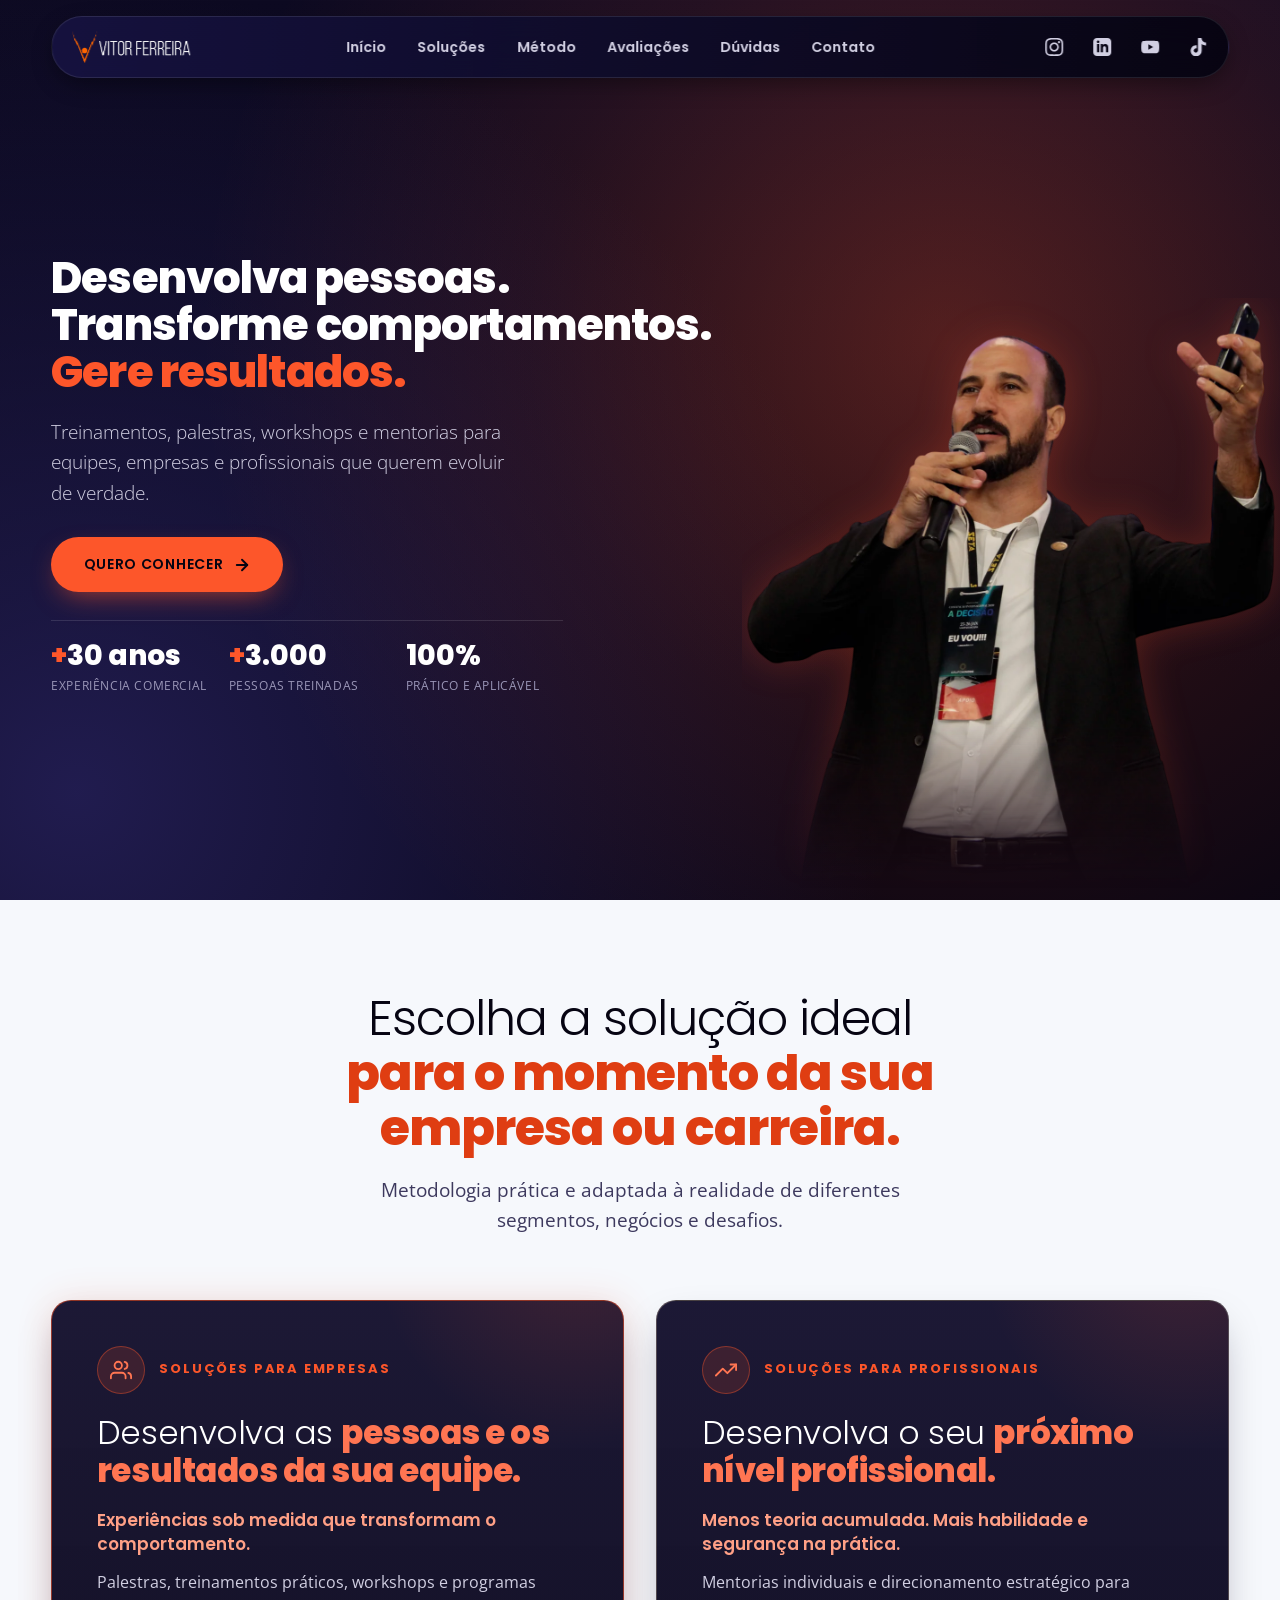
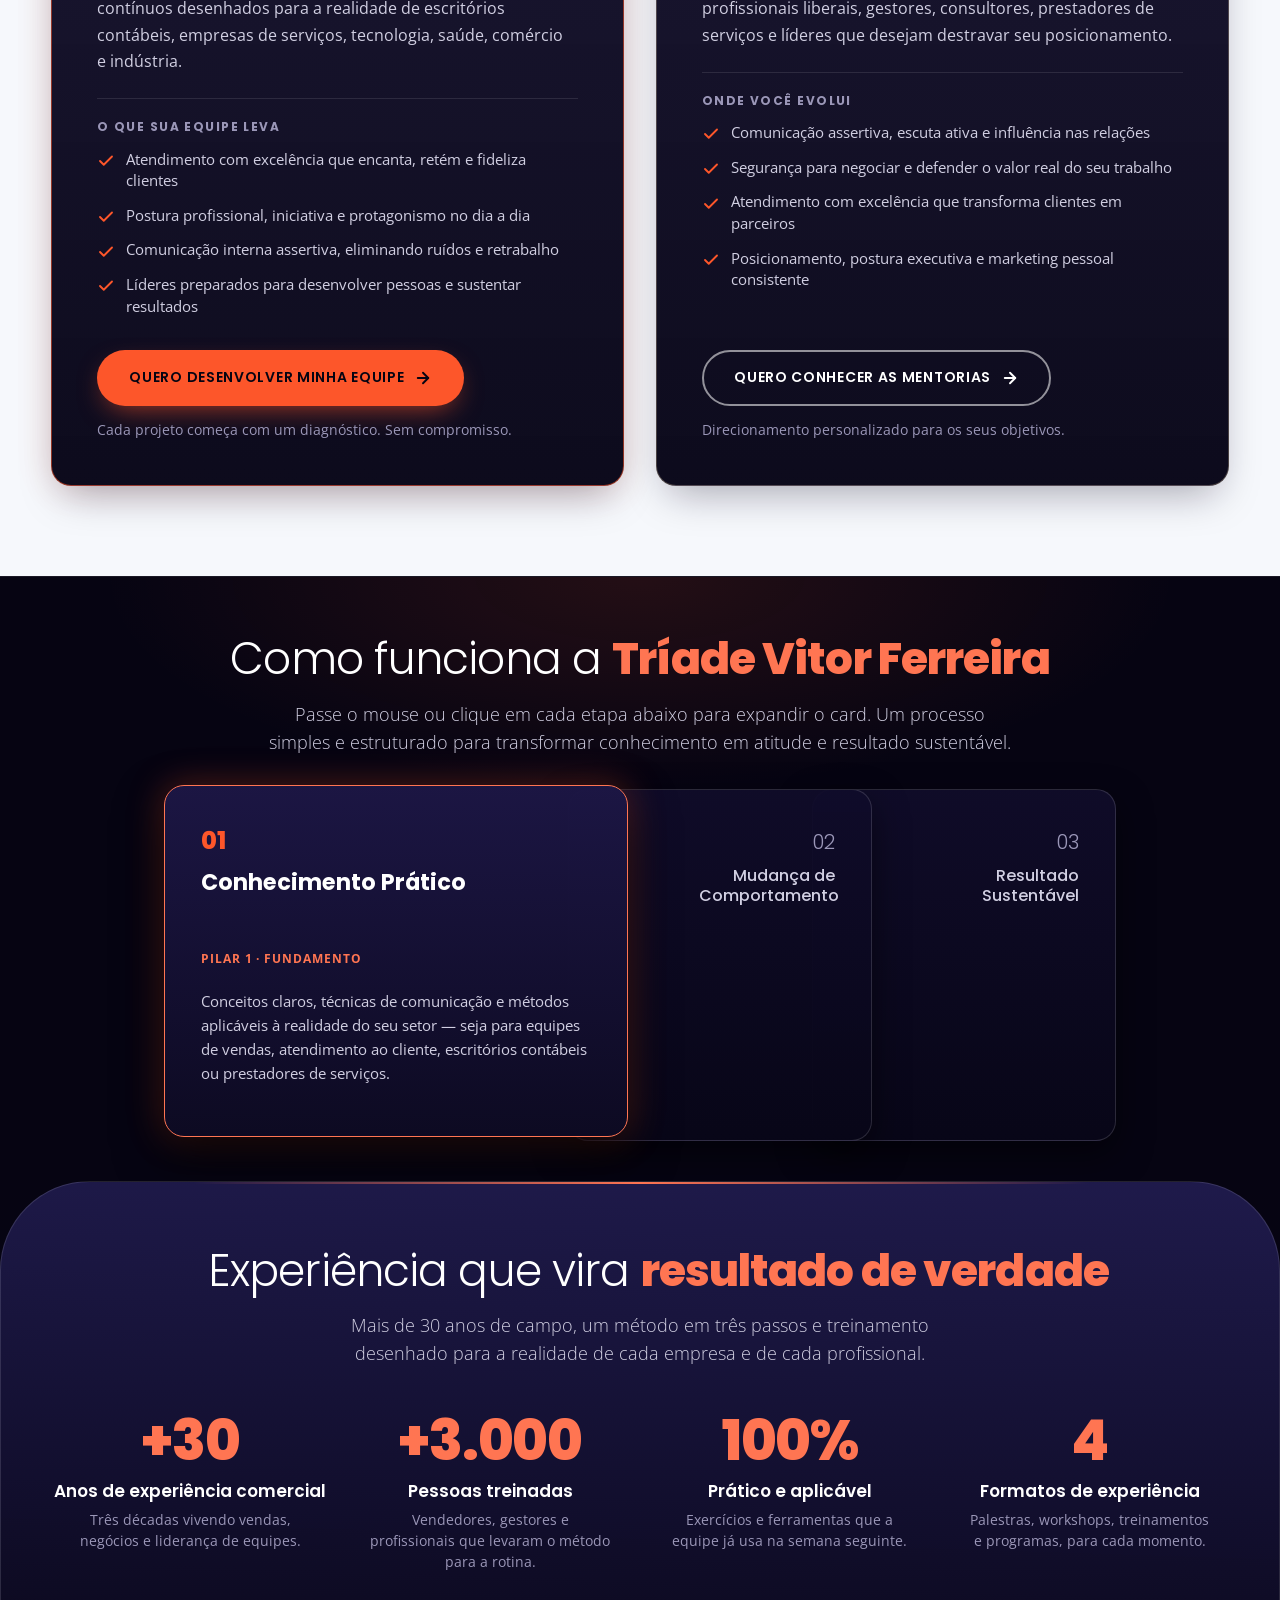
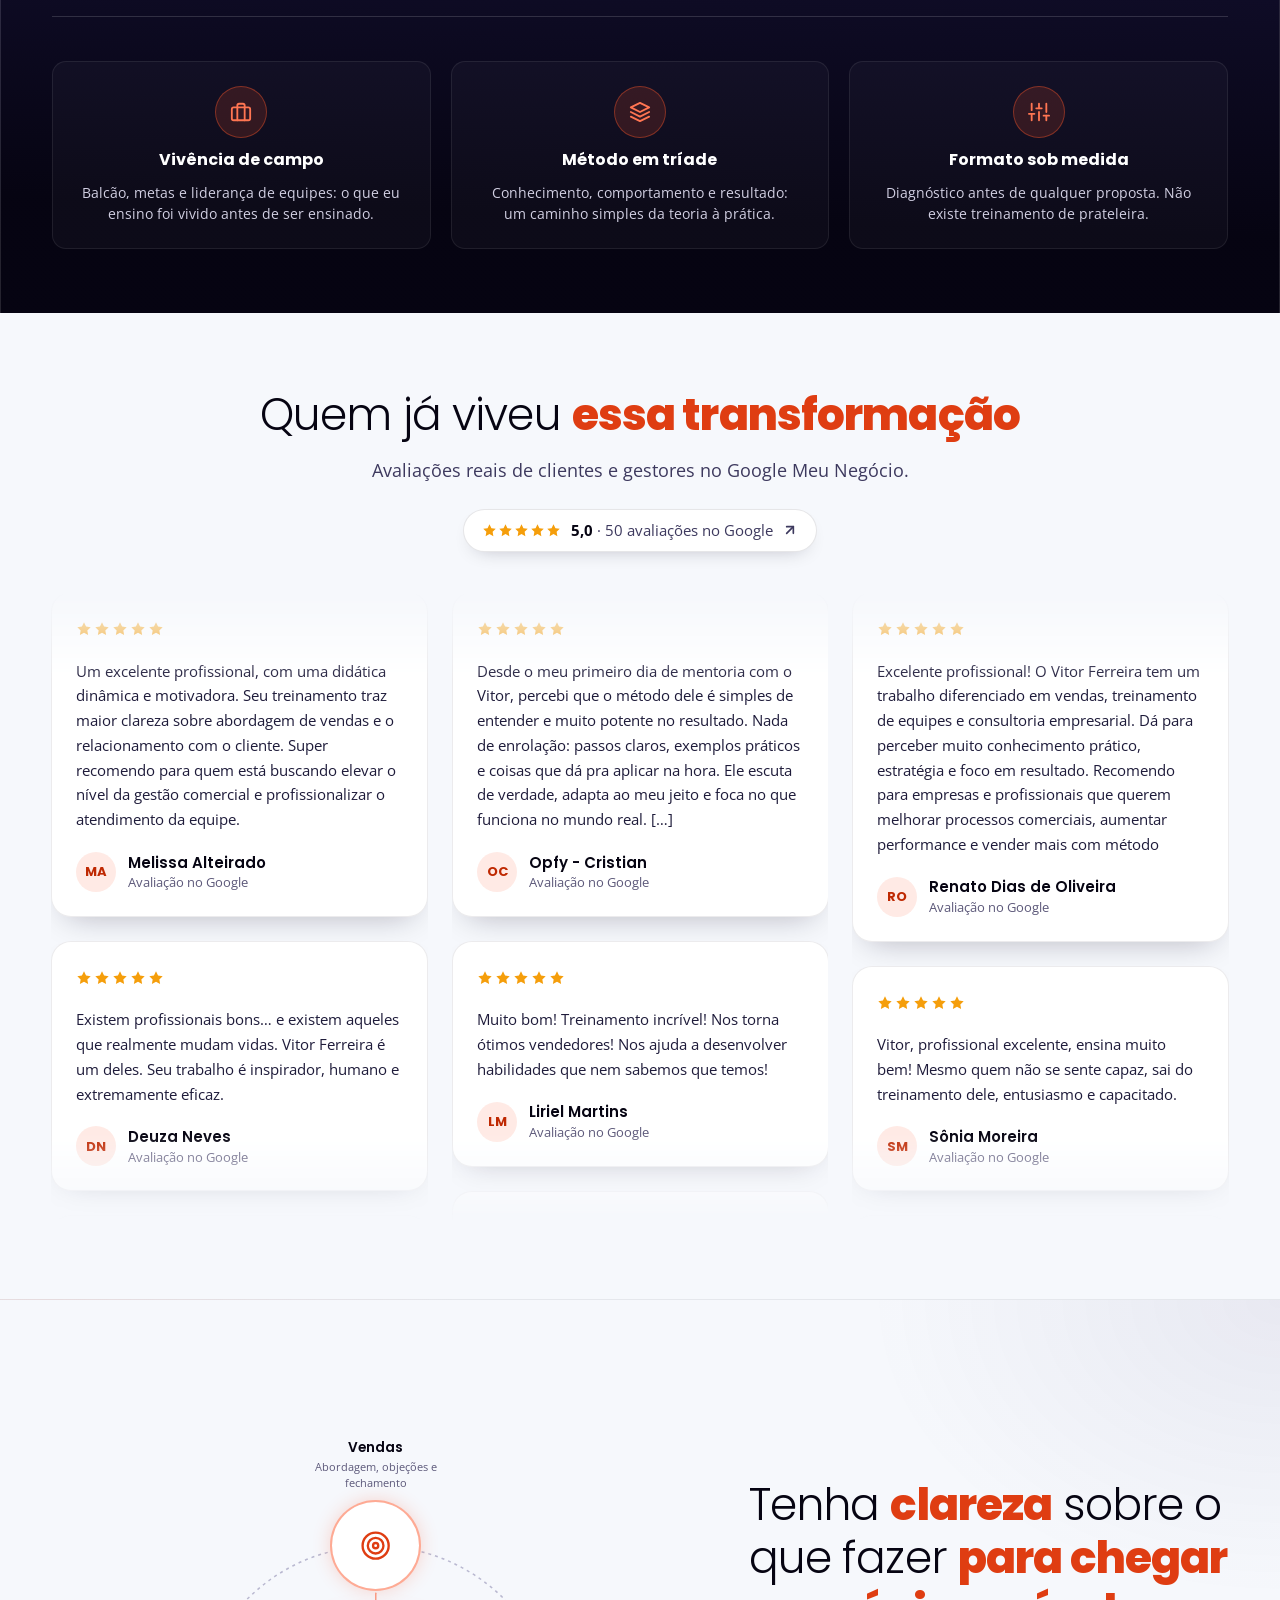
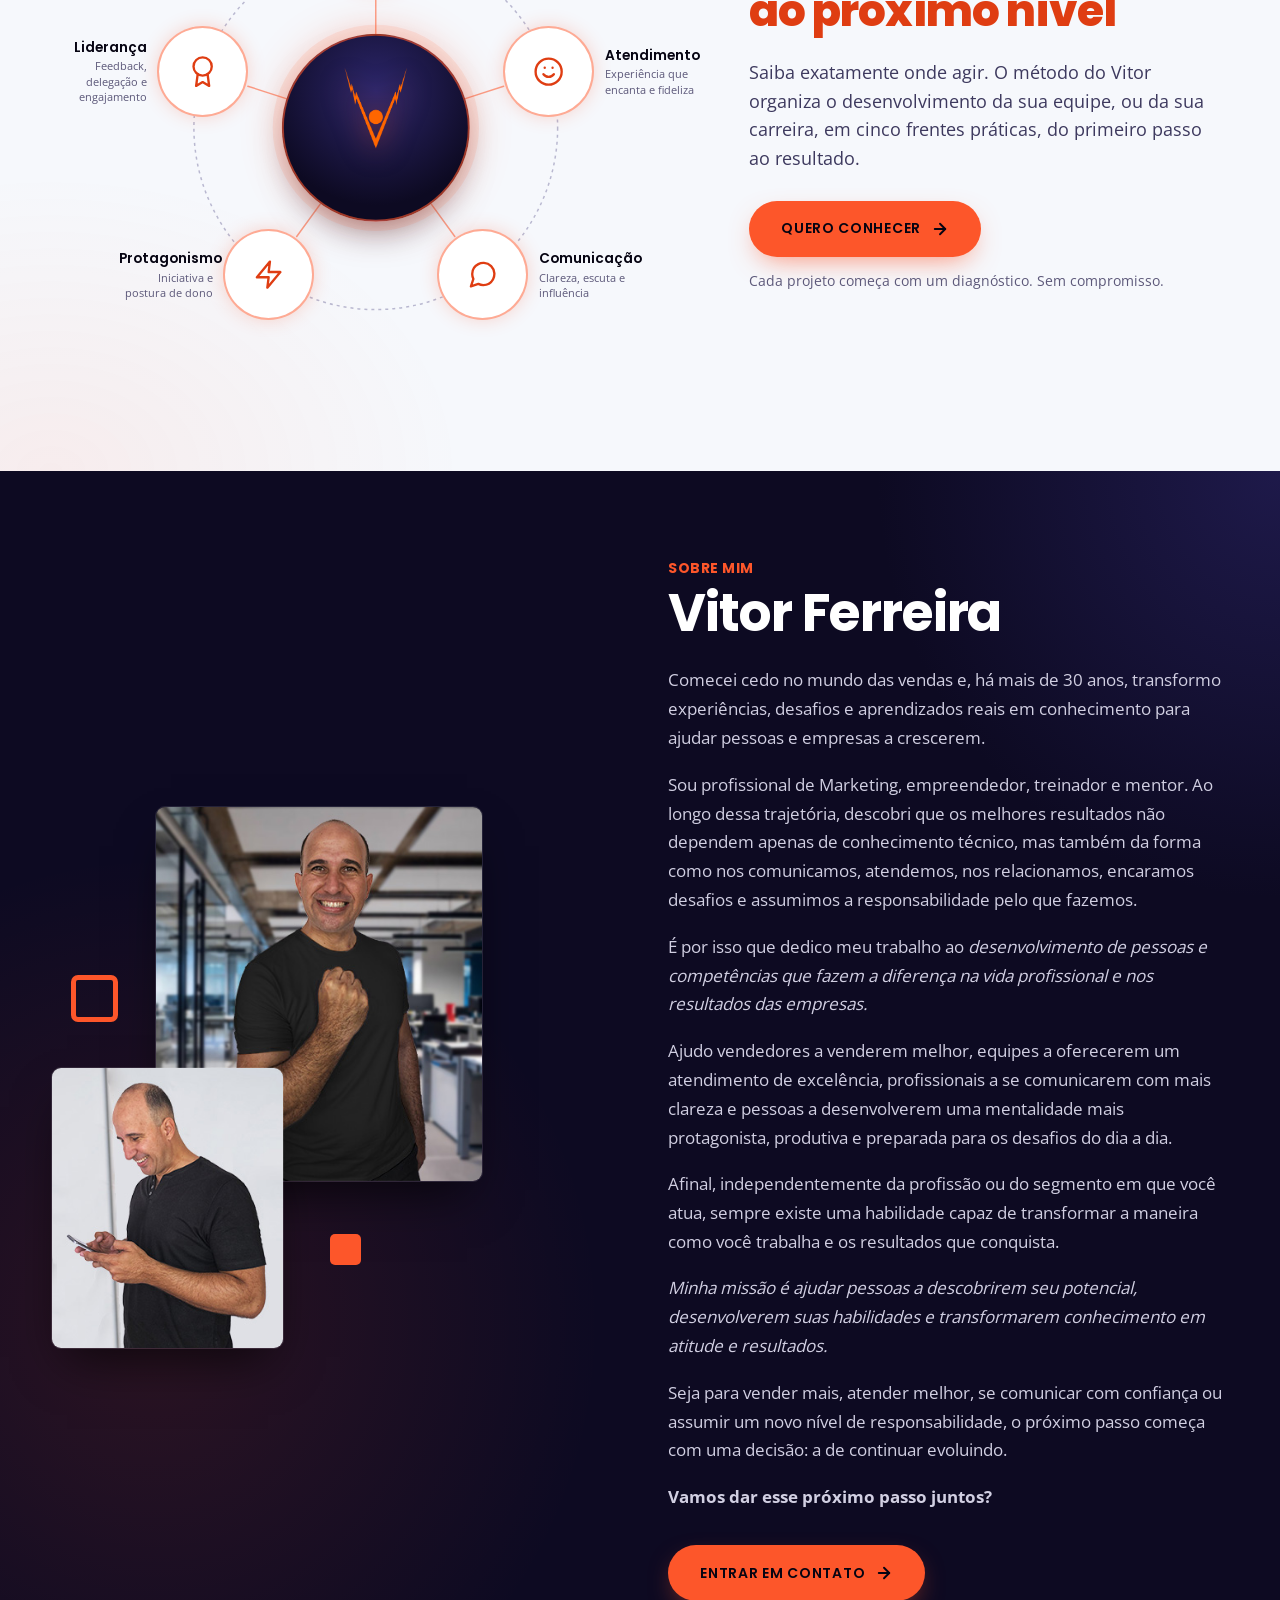
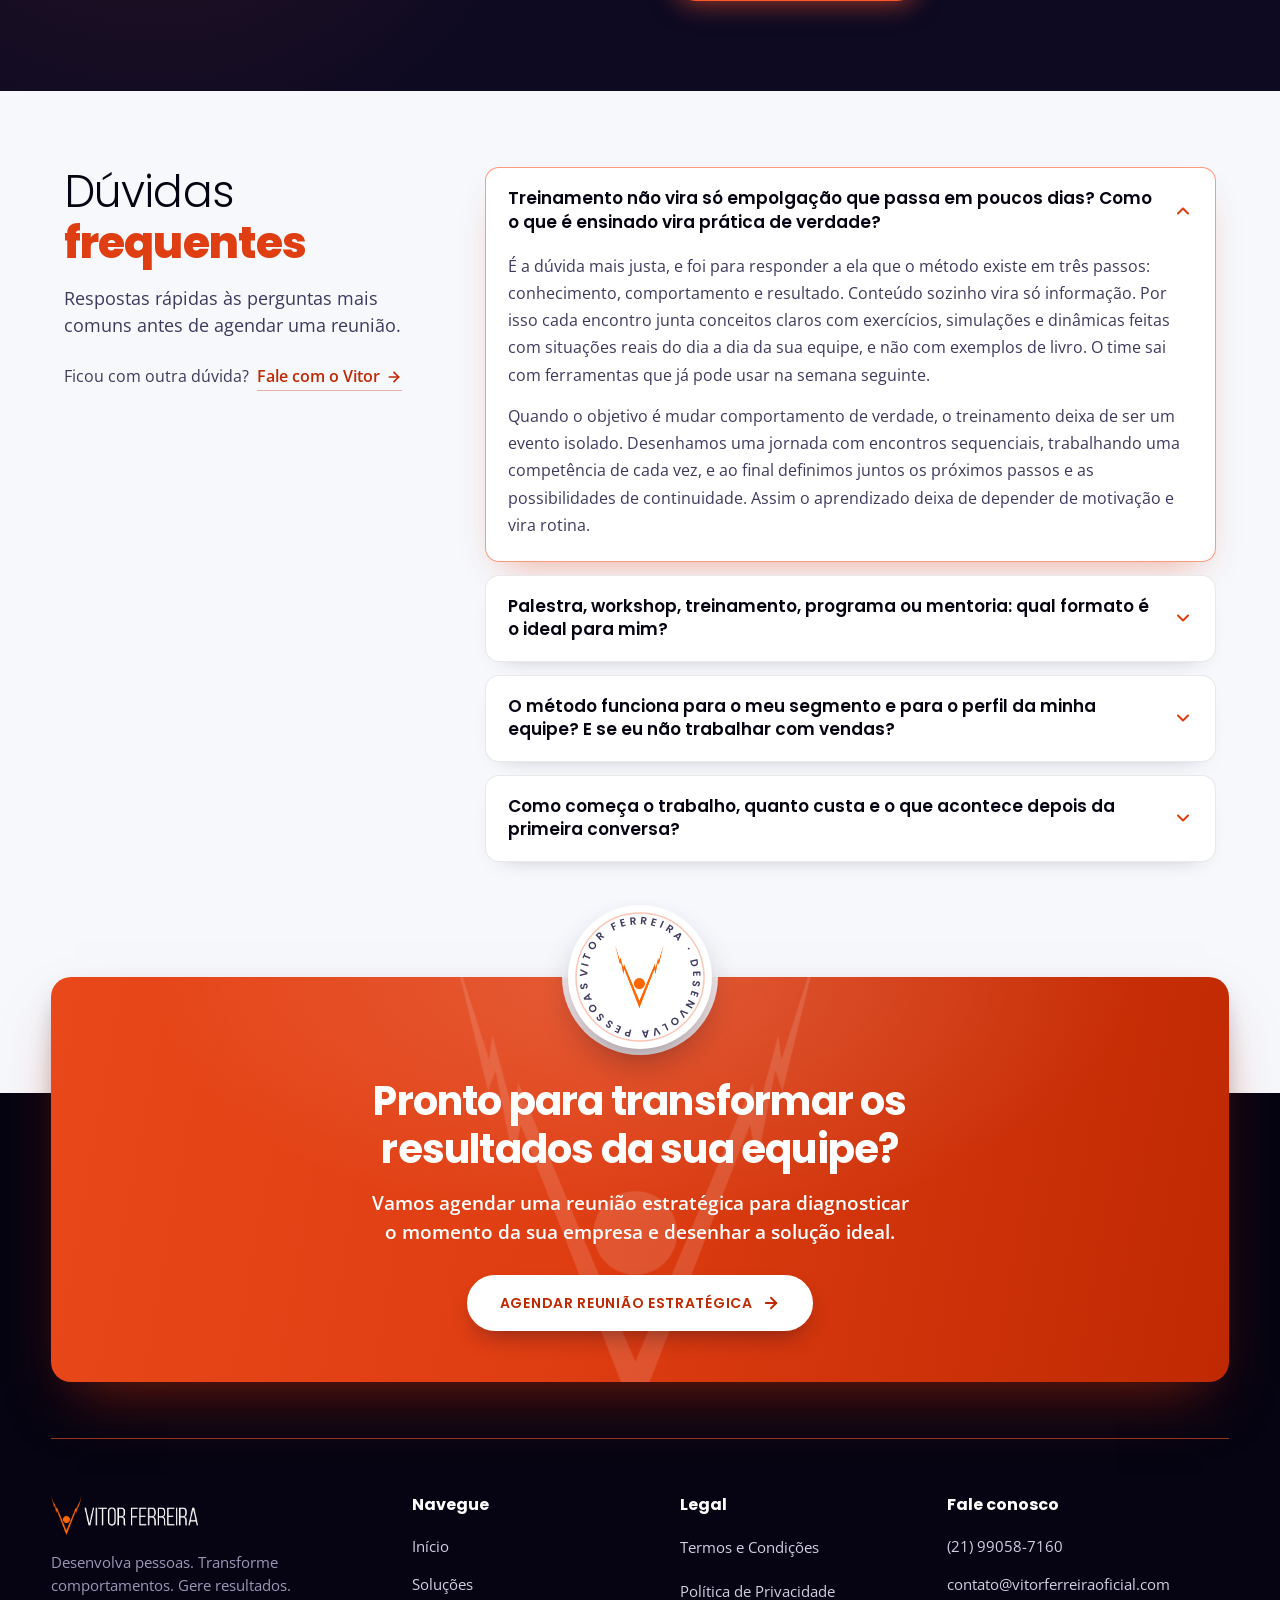
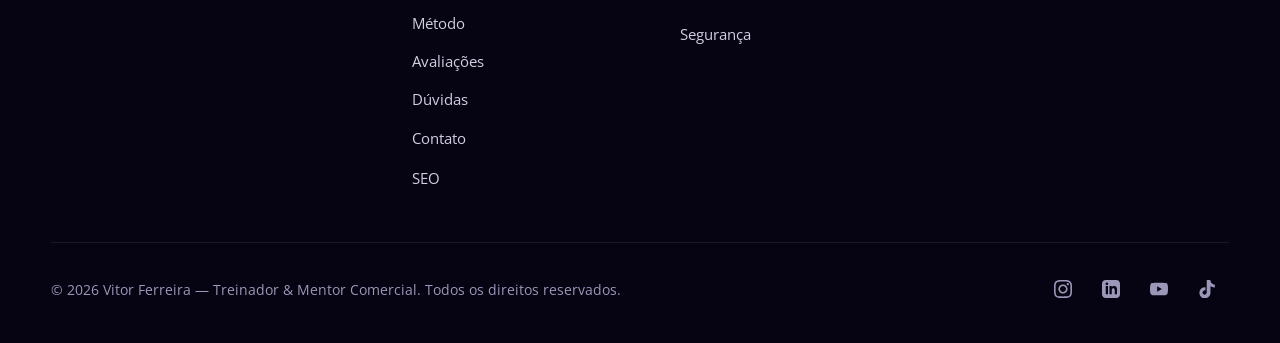
==== commit 6fb56151: "Novo texto do "Sobre mim" e logo centralizada no diagrama de clareza Sobre mim: texto reescrito em p" ====
--- a/index.html
+++ b/index.html
@@ -960,12 +960,13 @@
     .hub { width: 100%; max-width: 40rem; margin-inline: auto; }
     .hub__svg { display: none; }
     .hub__core {
-      display: grid; place-items: center; width: 7.5rem; height: 7.5rem; margin: 0 auto 1.75rem; border-radius: 50%;
+      position: relative; display: grid; place-items: center; width: 7.5rem; height: 7.5rem; margin: 0 auto 1.75rem; border-radius: 50%;
       background: radial-gradient(circle at 50% 30%, #2C266B 0%, #0D0A22 72%);
       border: 2px solid rgba(253, 86, 42, 0.6);
       box-shadow: 0 0 0 7px rgba(253, 86, 42, 0.1), 0 0 36px rgba(253, 86, 42, 0.35), 0 18px 36px -14px rgba(13, 10, 34, 0.55);
     }
-    .hub__core img { height: 54%; width: auto; filter: drop-shadow(0 4px 14px rgba(253, 86, 42, 0.5)); }
+    /* a bolinha laranja (≈48,5% x 61% da imagem) é o ponto de ancoragem: fica no centro exato do círculo */
+    .hub__core img { position: absolute; left: 50%; top: 44%; height: 44%; width: auto; aspect-ratio: 377 / 475; max-width: none; transform: translate(-48.5%, -61%); filter: drop-shadow(0 4px 14px rgba(253, 86, 42, 0.5)); }
     .hub__list { margin: 0; padding: 0; list-style: none; display: grid; grid-template-columns: 1fr 1fr; gap: .75rem; }
     @media (max-width: 479px) { .hub__list { grid-template-columns: 1fr; } }
     .hub__node {
@@ -1816,11 +1817,14 @@
         <div class="about__text sol-reveal" style="--d:.1s">
           <p class="about__kicker">Sobre mim</p>
           <h2 class="about__title" id="about-title">Vitor Ferreira</h2>
-          <p>Eu vivo de vendas há mais de 28 anos e sou totalmente apaixonado pelo que faço. Me formei em Marketing e fiz um MBA com foco em gestão empresarial.</p>
-          <p>Depois de tantas experiências no campo e nos bastidores, de ter sido treinado por alguns dos melhores do mundo e obter bons resultados por todo lugar que passei, hoje sou qualificado e tenho uma missão de ajudar o empreendedor a VENDER MAIS, VENDER MELHOR E VENDER PARA SEMPRE.</p>
-          <p>Entendo que muitos pensam assim: “Eu não sei vender.” ou “Eu não nasci com esse dom.” Porém eu tenho diversos casos de pessoas que, após serem mentoradas por mim de forma leve e simples, se desbloquearam e se descobriram como excelentes vendedores e tiveram resultados acima da média.</p>
-          <p>Deixe-me pegar na sua mão e vamos juntos começar uma jornada de sucesso que levará você e o seu negócio para resultados extraordinários!</p>
-          <p>Quer mudar agora o resultado do seu negócio e ir para outro nível? Fala comigo e vamos começar essa mudança já!</p>
+          <p>Comecei cedo no mundo das vendas e, há mais de 30 anos, transformo experiências, desafios e aprendizados reais em conhecimento para ajudar pessoas e empresas a crescerem.</p>
+          <p>Sou profissional de Marketing, empreendedor, treinador e mentor. Ao longo dessa trajetória, descobri que os melhores resultados não dependem apenas de conhecimento técnico, mas também da forma como nos comunicamos, atendemos, nos relacionamos, encaramos desafios e assumimos a responsabilidade pelo que fazemos.</p>
+          <p>É por isso que dedico meu trabalho ao <em>desenvolvimento de pessoas e competências que fazem a diferença na vida profissional e nos resultados das empresas.</em></p>
+          <p>Ajudo vendedores a venderem melhor, equipes a oferecerem um atendimento de excelência, profissionais a se comunicarem com mais clareza e pessoas a desenvolverem uma mentalidade mais protagonista, produtiva e preparada para os desafios do dia a dia.</p>
+          <p>Afinal, independentemente da profissão ou do segmento em que você atua, sempre existe uma habilidade capaz de transformar a maneira como você trabalha e os resultados que conquista.</p>
+          <p><em>Minha missão é ajudar pessoas a descobrirem seu potencial, desenvolverem suas habilidades e transformarem conhecimento em atitude e resultados.</em></p>
+          <p>Seja para vender mais, atender melhor, se comunicar com confiança ou assumir um novo nível de responsabilidade, o próximo passo começa com uma decisão: a de continuar evoluindo.</p>
+          <p><strong>Vamos dar esse próximo passo juntos?</strong></p>
           <a class="btn btn--primary about__cta" href="contato.html">Entrar em contato
             <svg width="18" height="18" viewBox="0 0 24 24" fill="none" stroke="currentColor" stroke-width="2.5" stroke-linecap="round" stroke-linejoin="round" aria-hidden="true"><line x1="5" y1="12" x2="19" y2="12"/><polyline points="12 5 19 12 12 19"/></svg>
           </a>
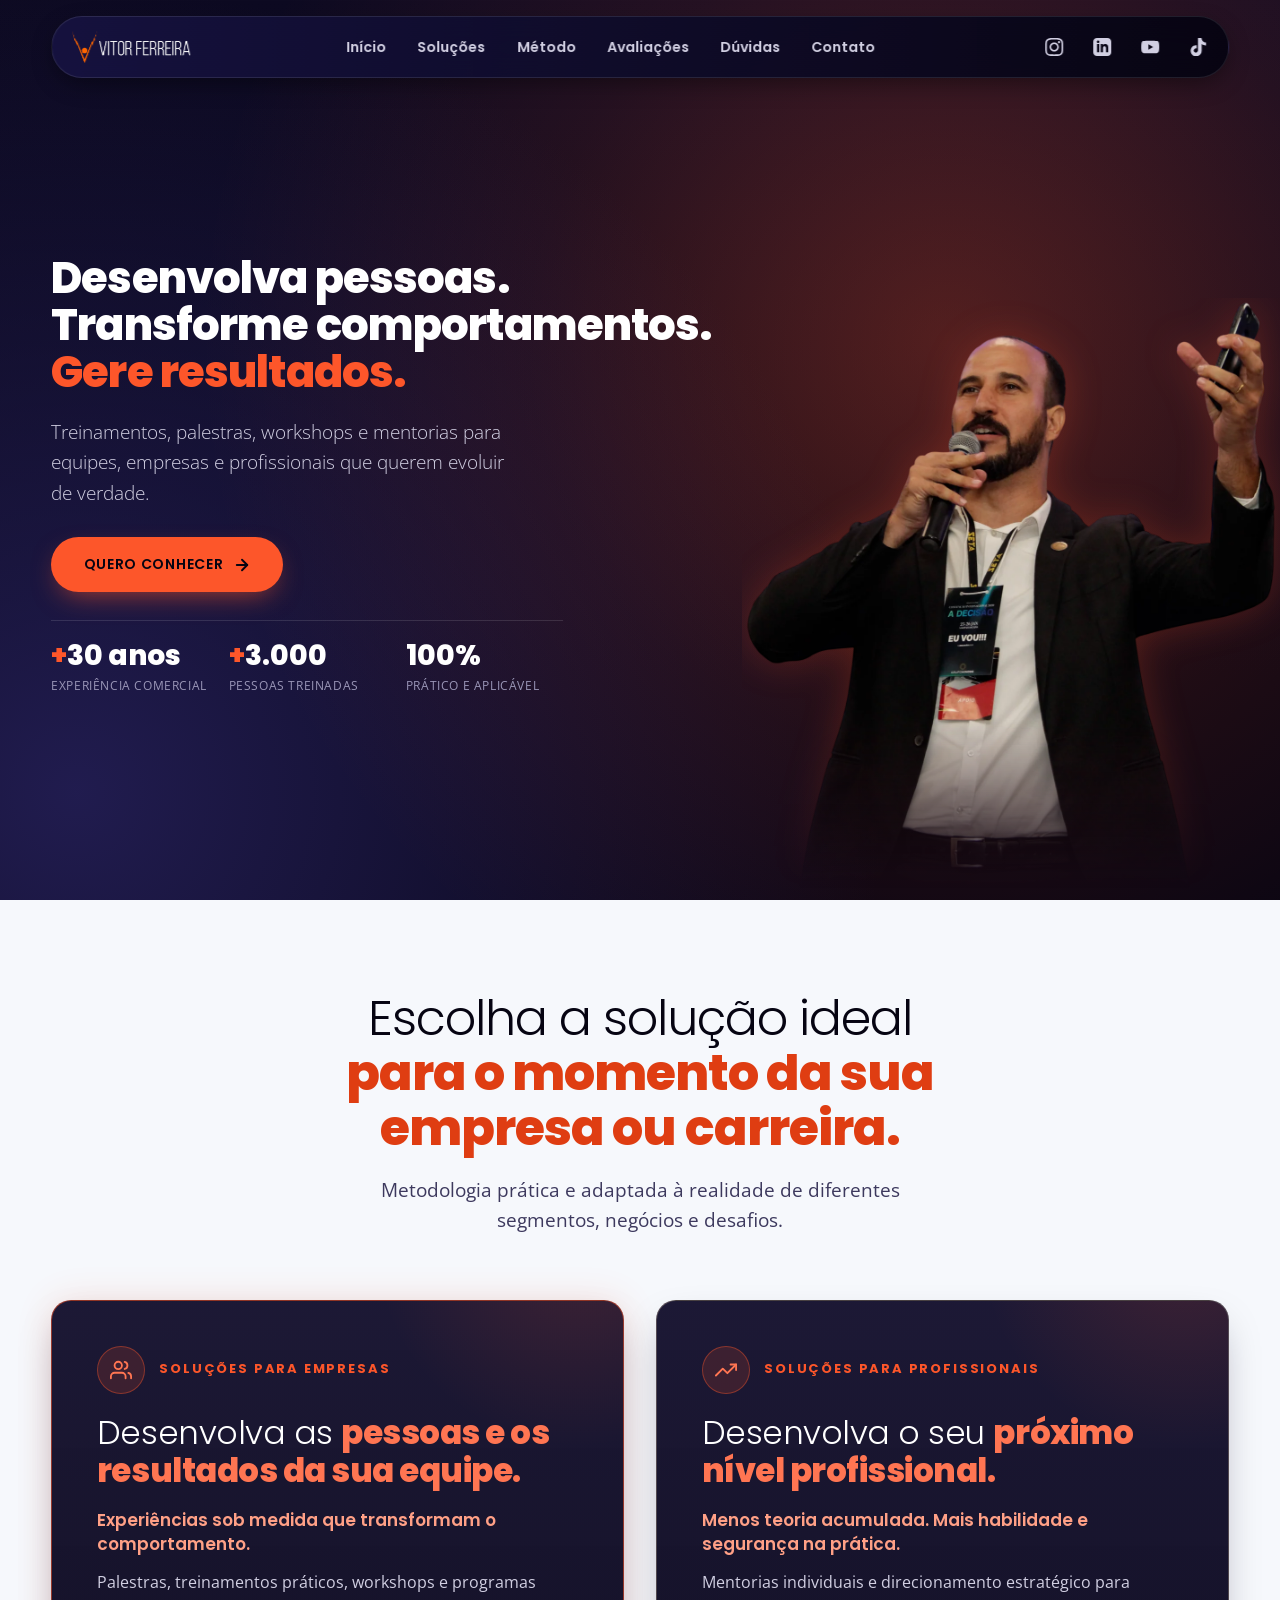
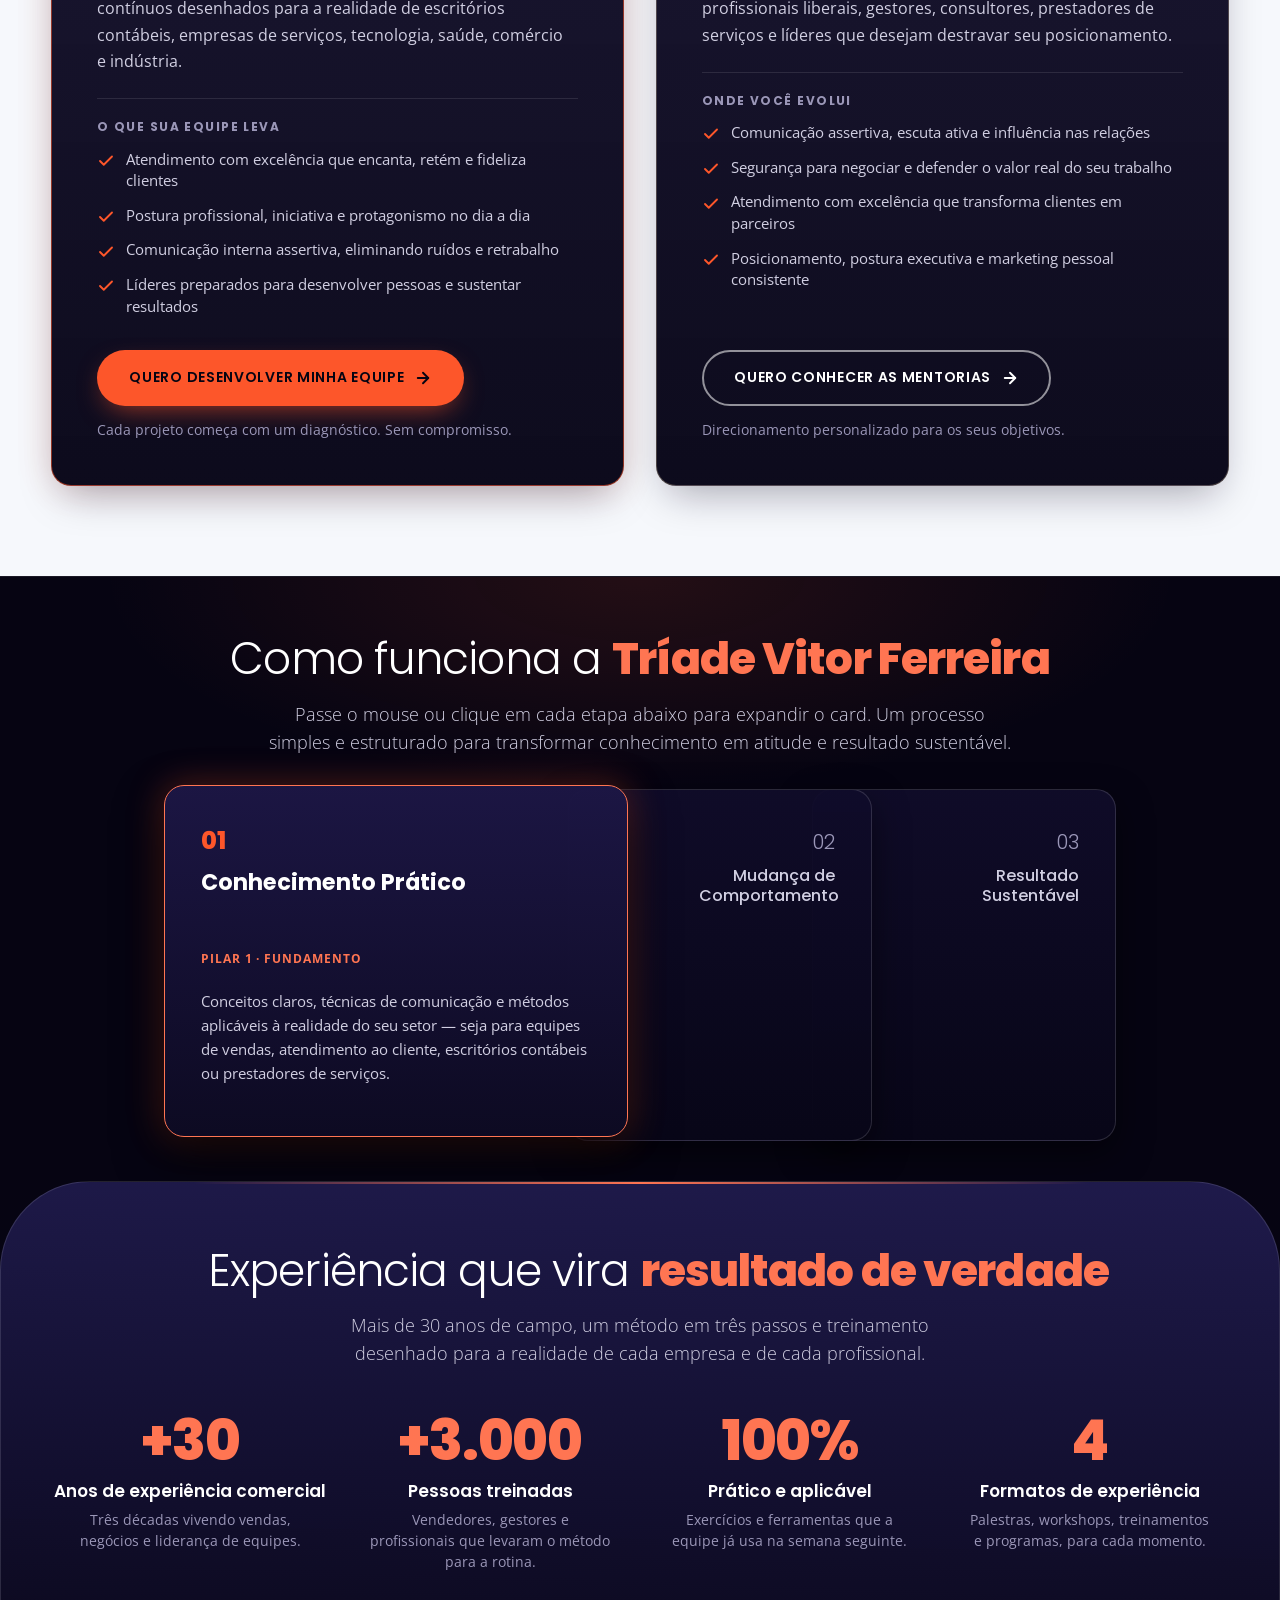
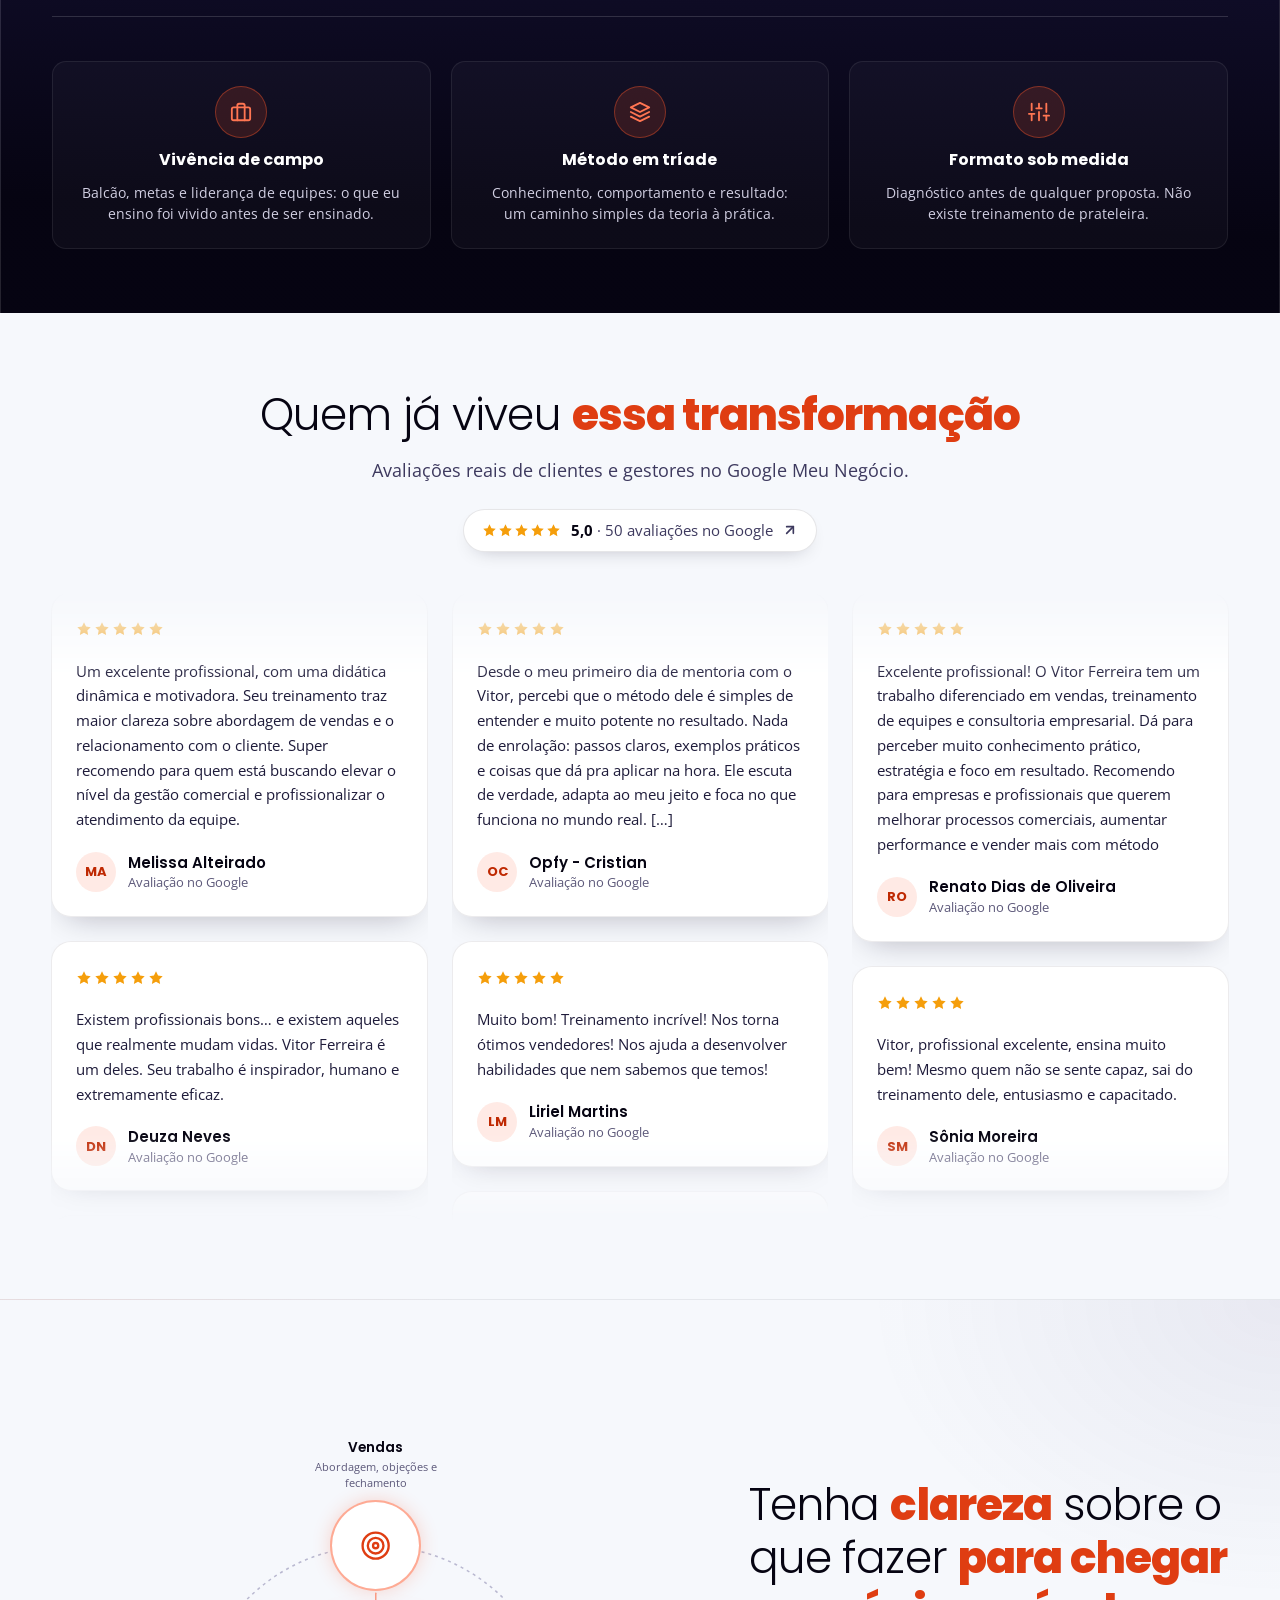
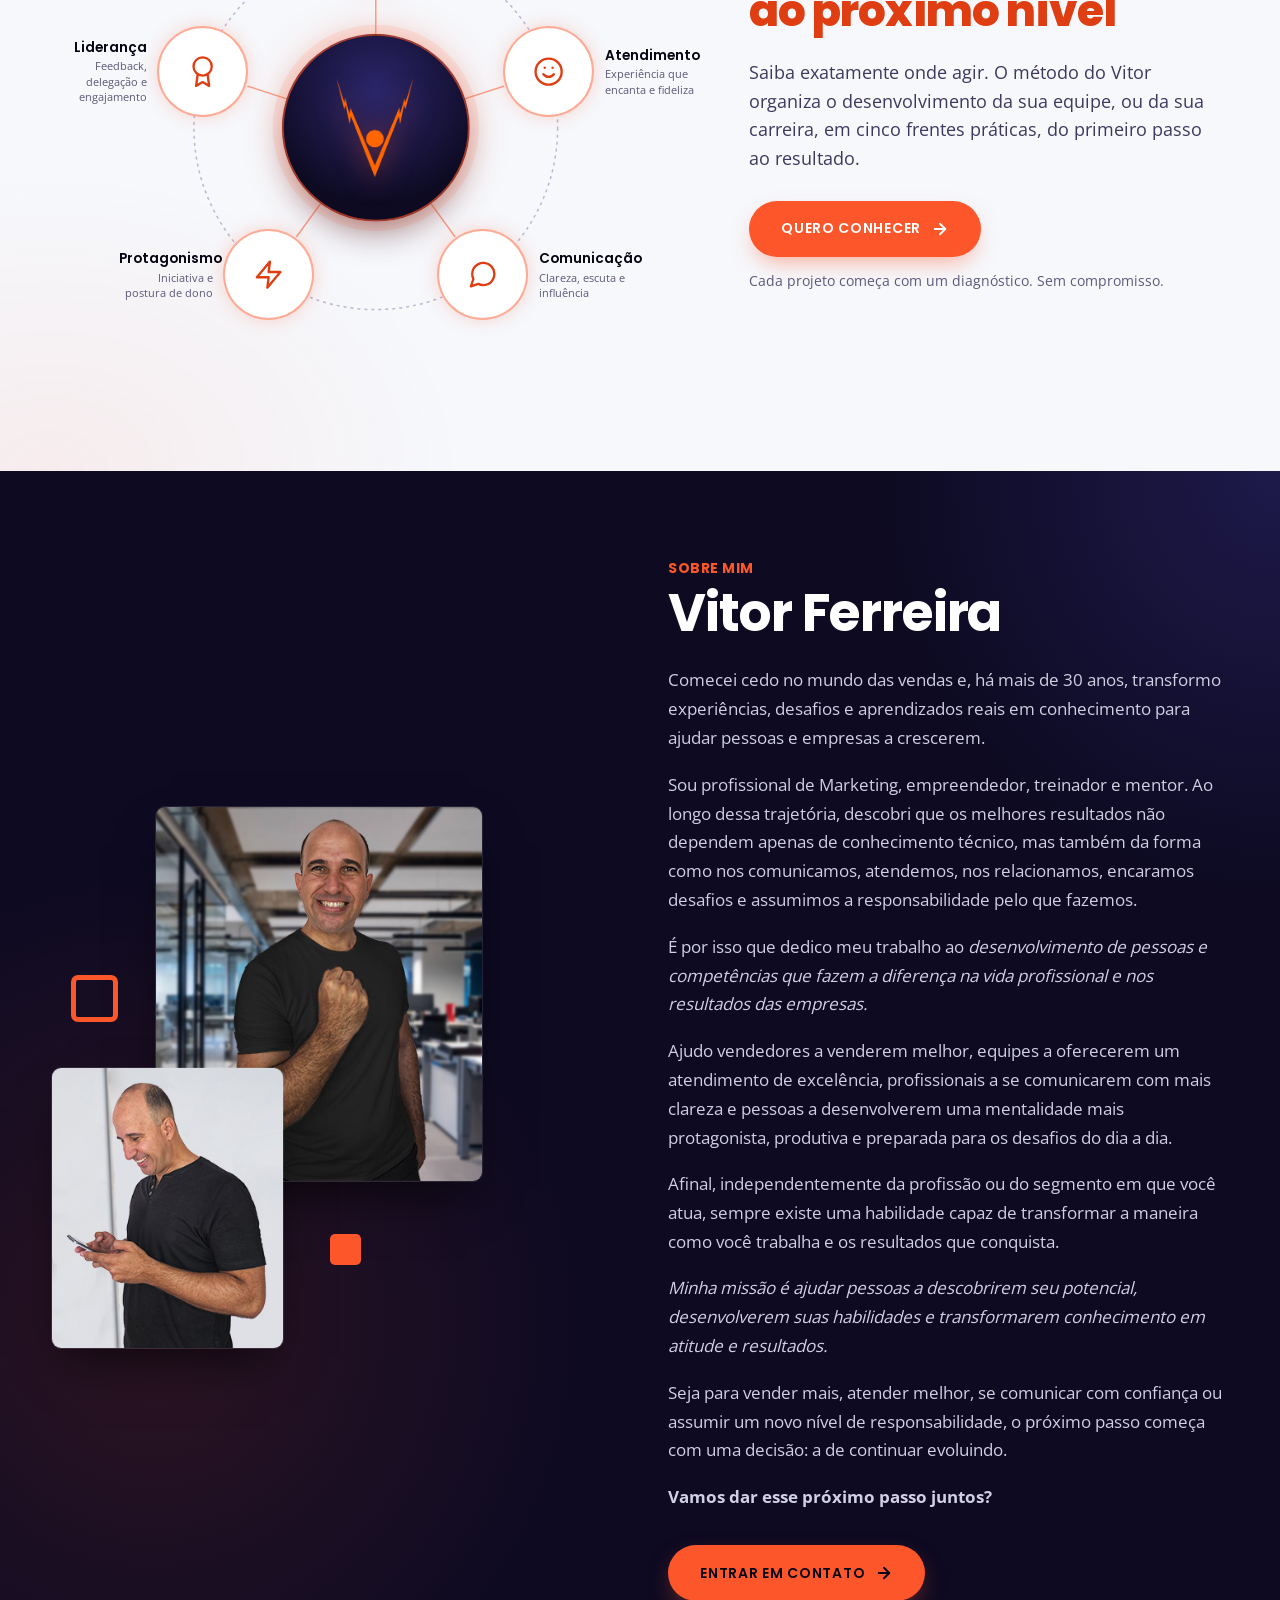
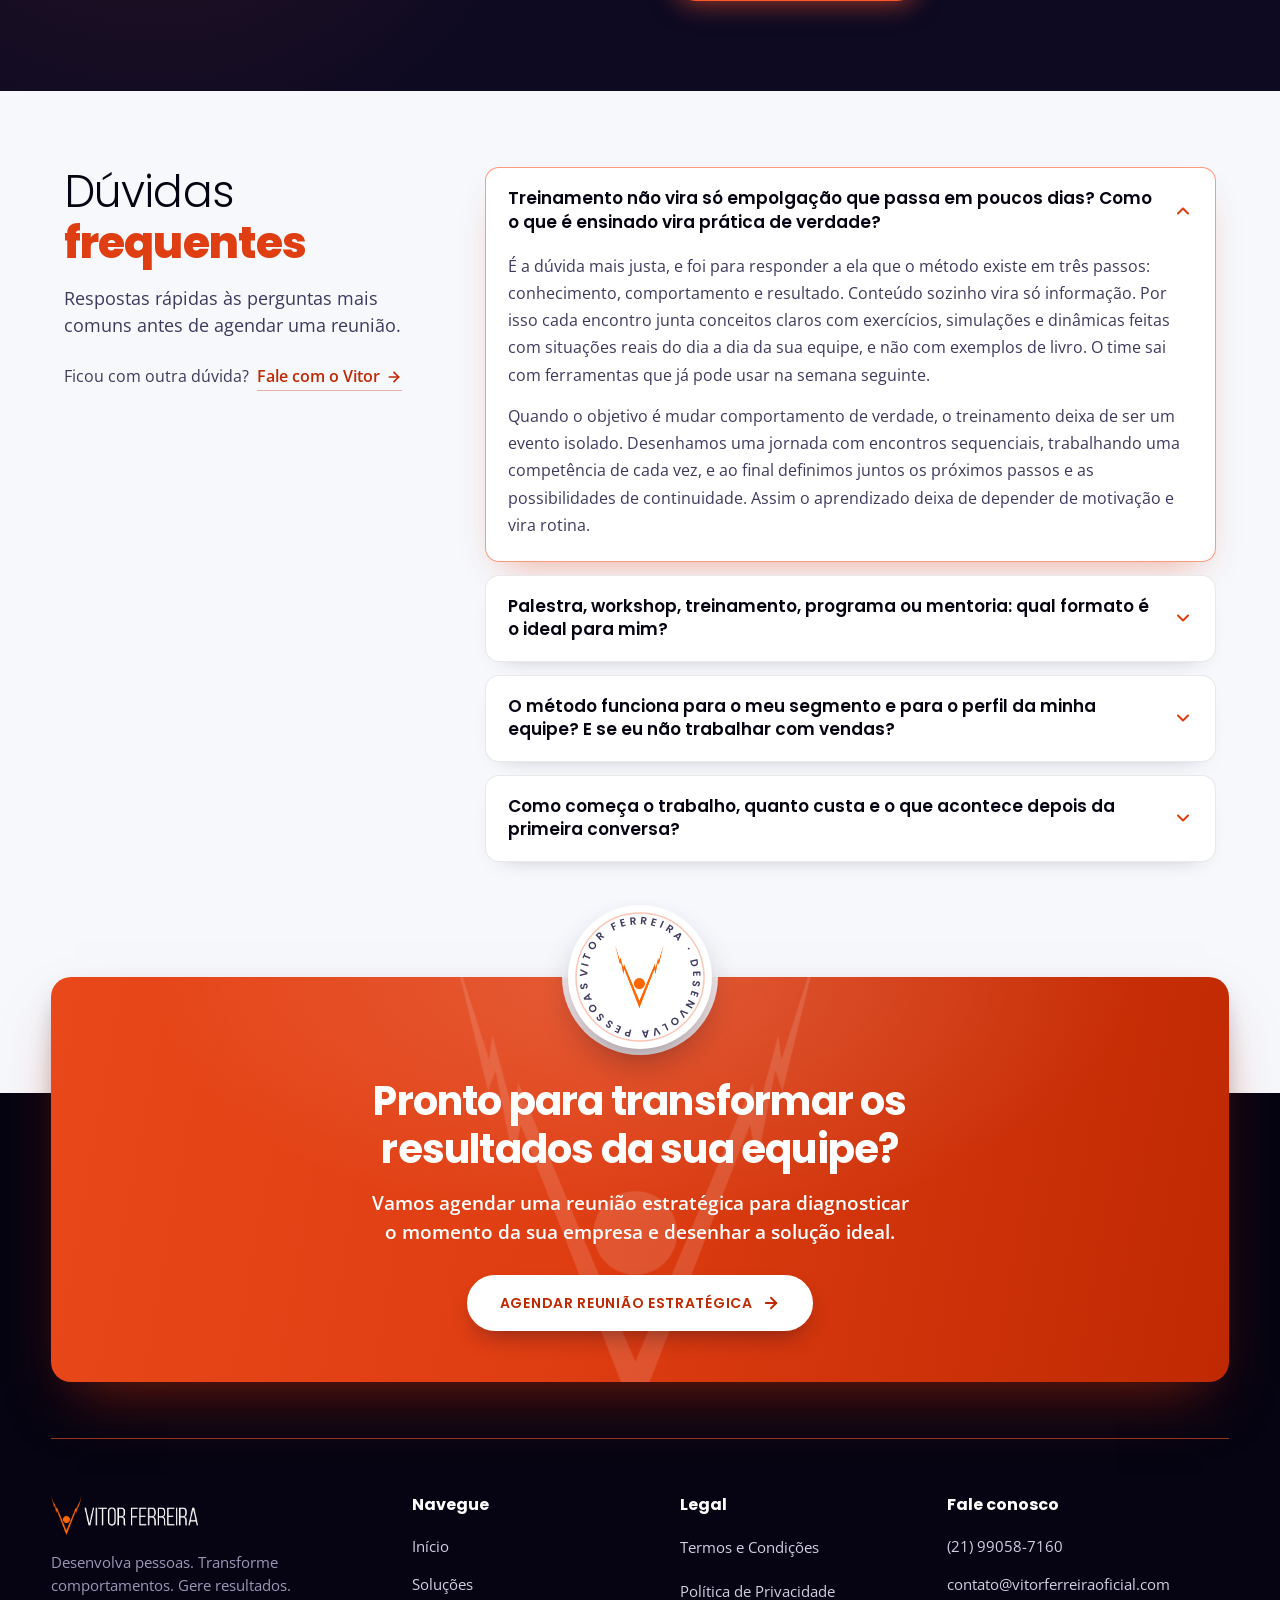
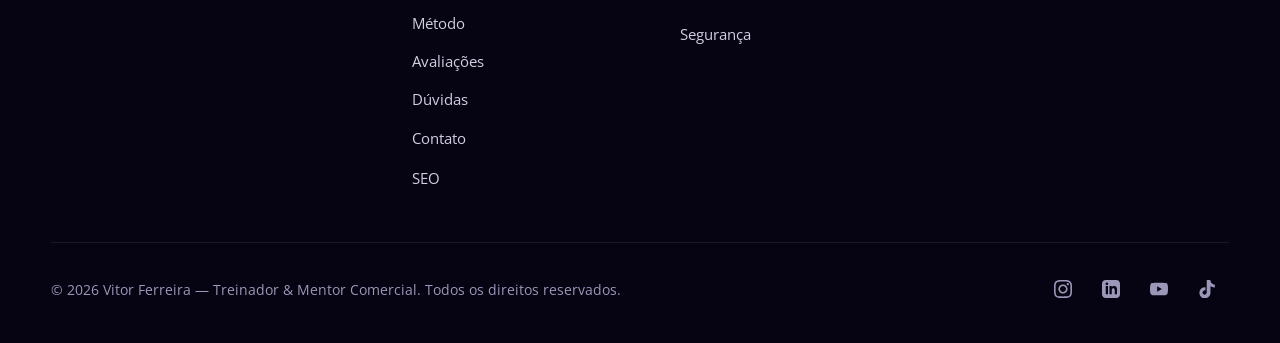
==== commit e6a4c5bf: "Botão da seção de clareza com texto branco e logo centralizada pela imagem Seção de clareza: o botão" ====
--- a/index.html
+++ b/index.html
@@ -954,6 +954,18 @@
     .clarity__title { margin: 0; font: 300 clamp(1.75rem, 1.1rem + 2.2vw, 2.75rem)/1.2 var(--font-display); letter-spacing: -.02em; text-wrap: balance; }
     .clarity__title strong { font-weight: 800; color: #DF3D12; }
     .clarity__lead { margin: 1.25rem 0 1.75rem; max-width: 34rem; font-size: 1.125rem; line-height: 1.6; color: #3D395E; text-wrap: pretty; }
+    .clarity .btn--primary {
+      color: #fff;
+      background: var(--color-orange-500);
+      box-shadow: 0 10px 24px -8px rgba(253, 86, 42, 0.55);
+    }
+    .clarity .btn--primary:hover {
+      background: #e2491a;
+      color: #fff;
+      border-color: #e2491a;
+      transform: translateY(-2px);
+      box-shadow: 0 14px 28px -6px rgba(226, 73, 26, 0.45);
+    }
     .clarity__note { margin: .9rem 0 0; font-size: .875rem; line-height: 1.45; color: #5D597A; }
 
     /* diagrama: no celular e no tablet vira logo + lista de cards; no desktop vira órbita */
@@ -965,8 +977,8 @@
       border: 2px solid rgba(253, 86, 42, 0.6);
       box-shadow: 0 0 0 7px rgba(253, 86, 42, 0.1), 0 0 36px rgba(253, 86, 42, 0.35), 0 18px 36px -14px rgba(13, 10, 34, 0.55);
     }
-    /* a bolinha laranja (≈48,5% x 61% da imagem) é o ponto de ancoragem: fica no centro exato do círculo */
-    .hub__core img { position: absolute; left: 50%; top: 44%; height: 44%; width: auto; aspect-ratio: 377 / 475; max-width: none; transform: translate(-48.5%, -61%); filter: drop-shadow(0 4px 14px rgba(253, 86, 42, 0.5)); }
+    /* Logo perfeitamente centralizada no círculo com proporção equilibrada */
+    .hub__core img { position: absolute; left: 50%; top: 50%; height: 54%; width: auto; aspect-ratio: 377 / 475; max-width: none; transform: translate(-50%, -50%); filter: drop-shadow(0 4px 14px rgba(253, 86, 42, 0.5)); }
     .hub__list { margin: 0; padding: 0; list-style: none; display: grid; grid-template-columns: 1fr 1fr; gap: .75rem; }
     @media (max-width: 479px) { .hub__list { grid-template-columns: 1fr; } }
     .hub__node {
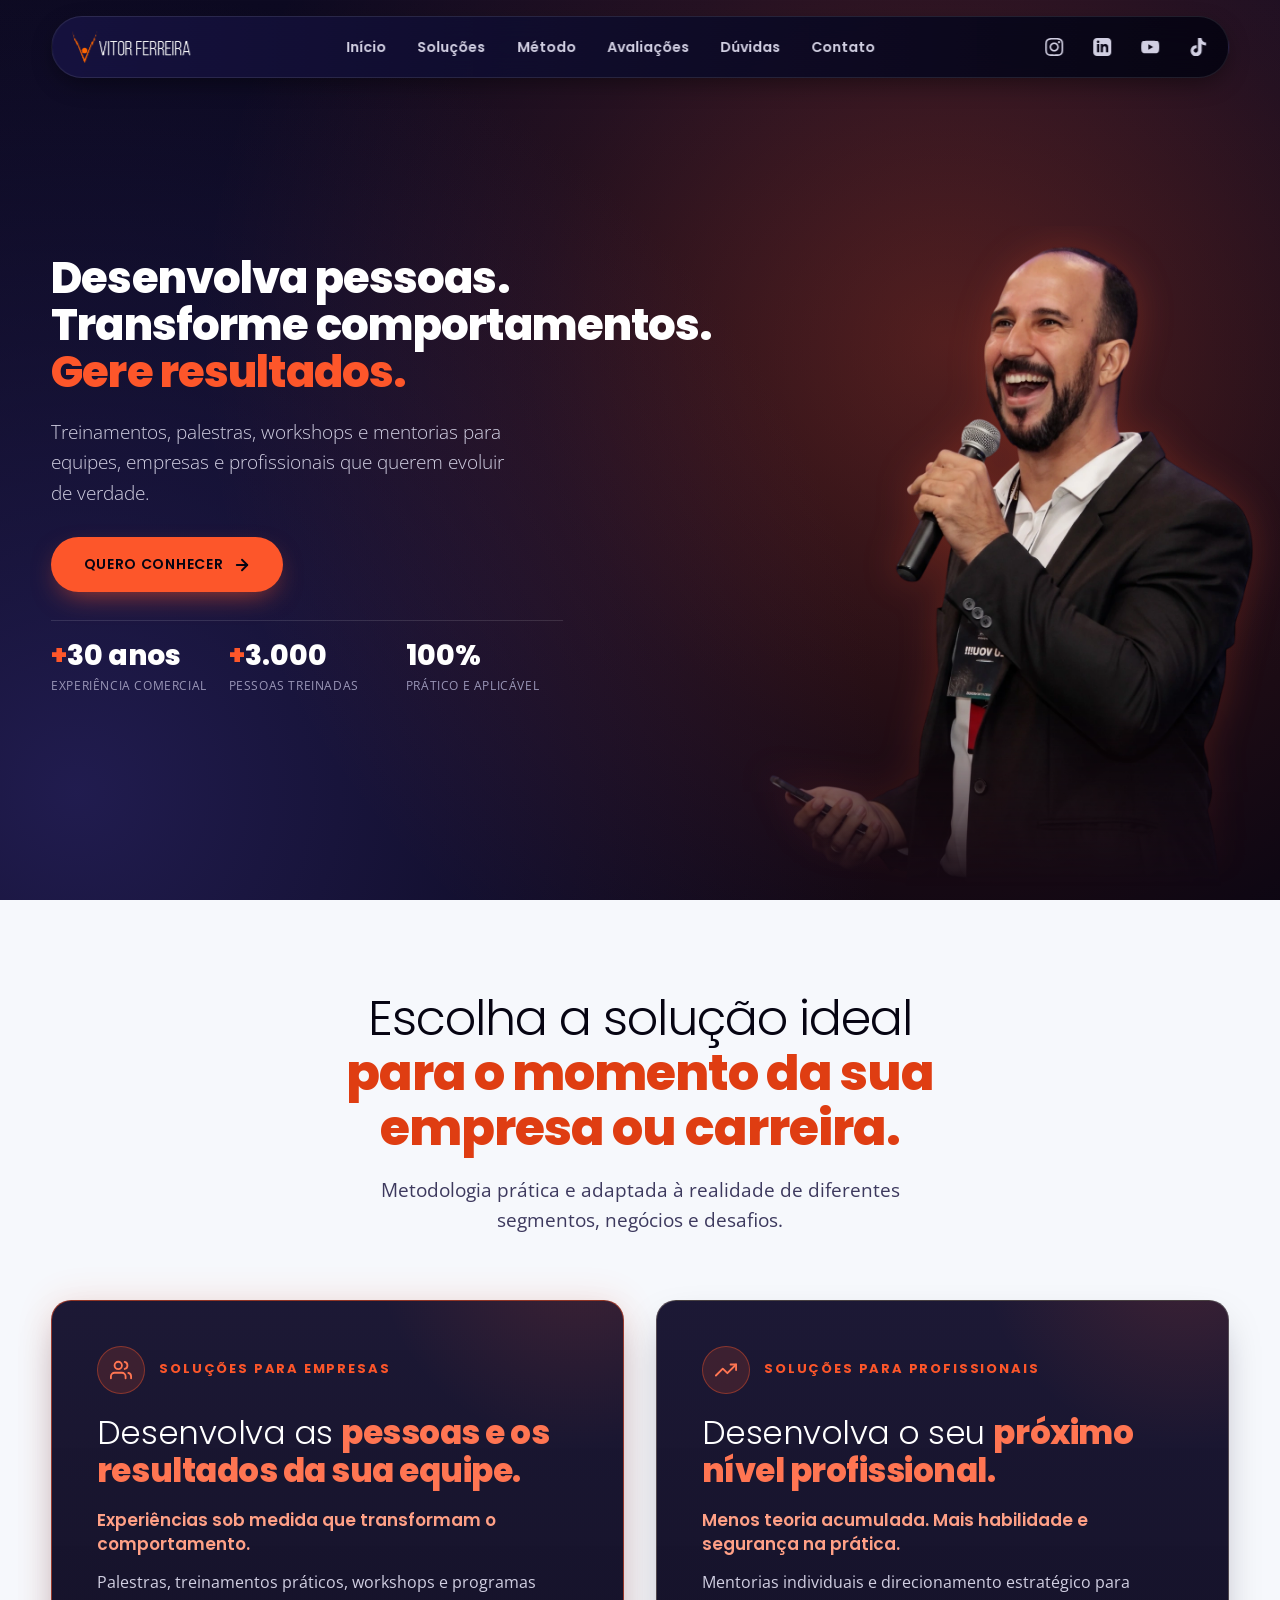
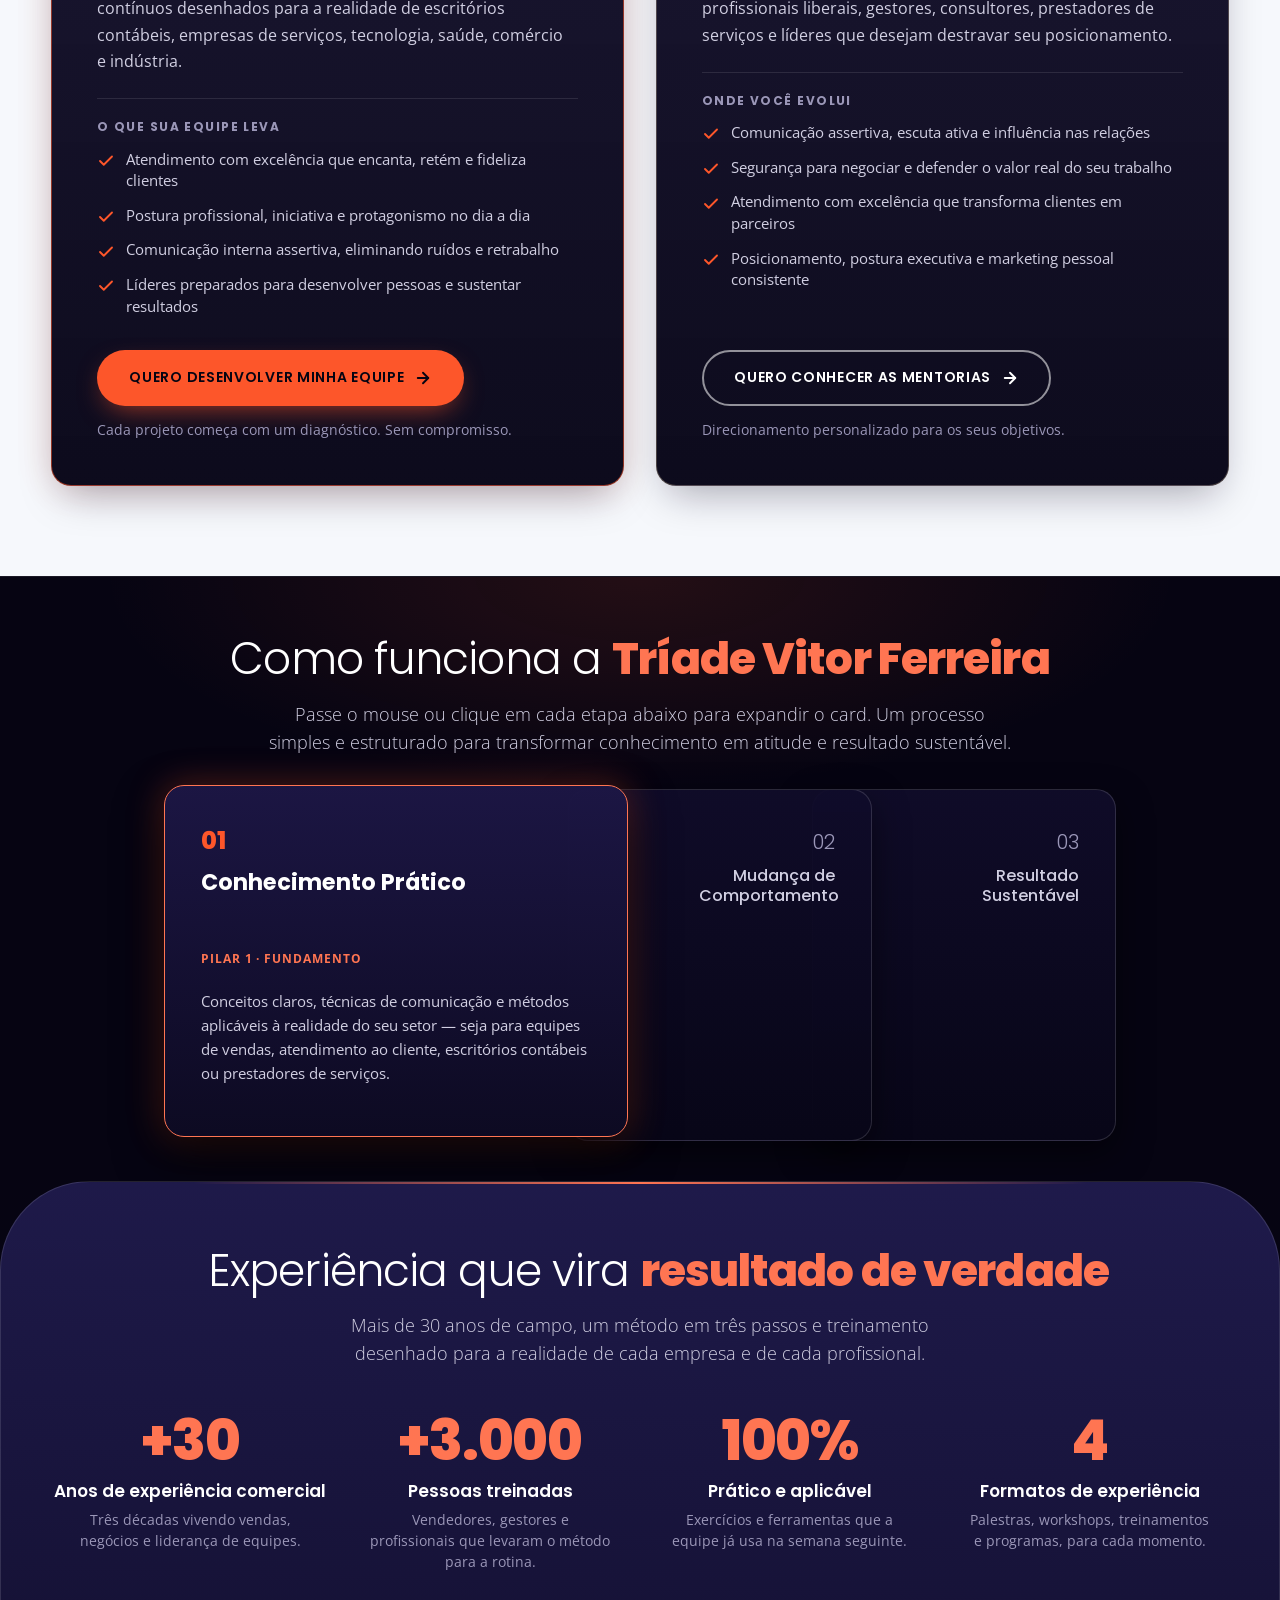
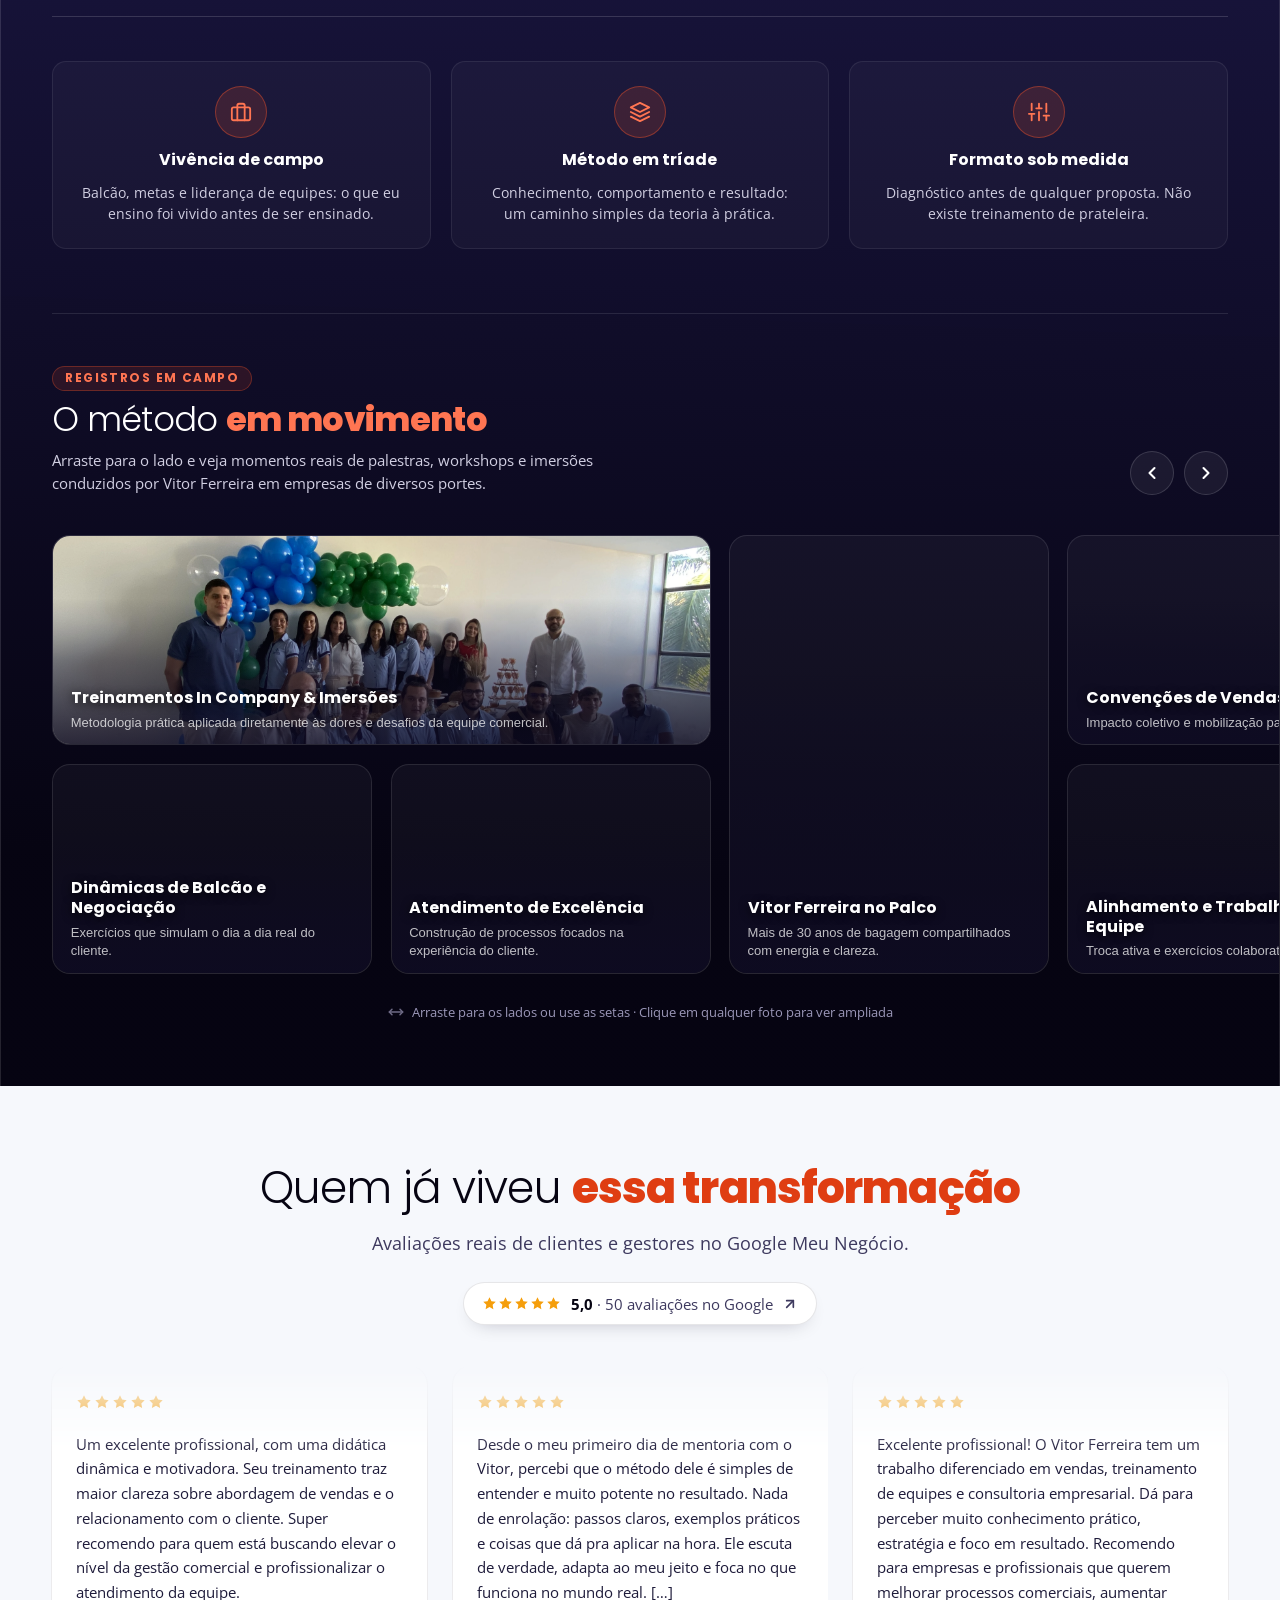
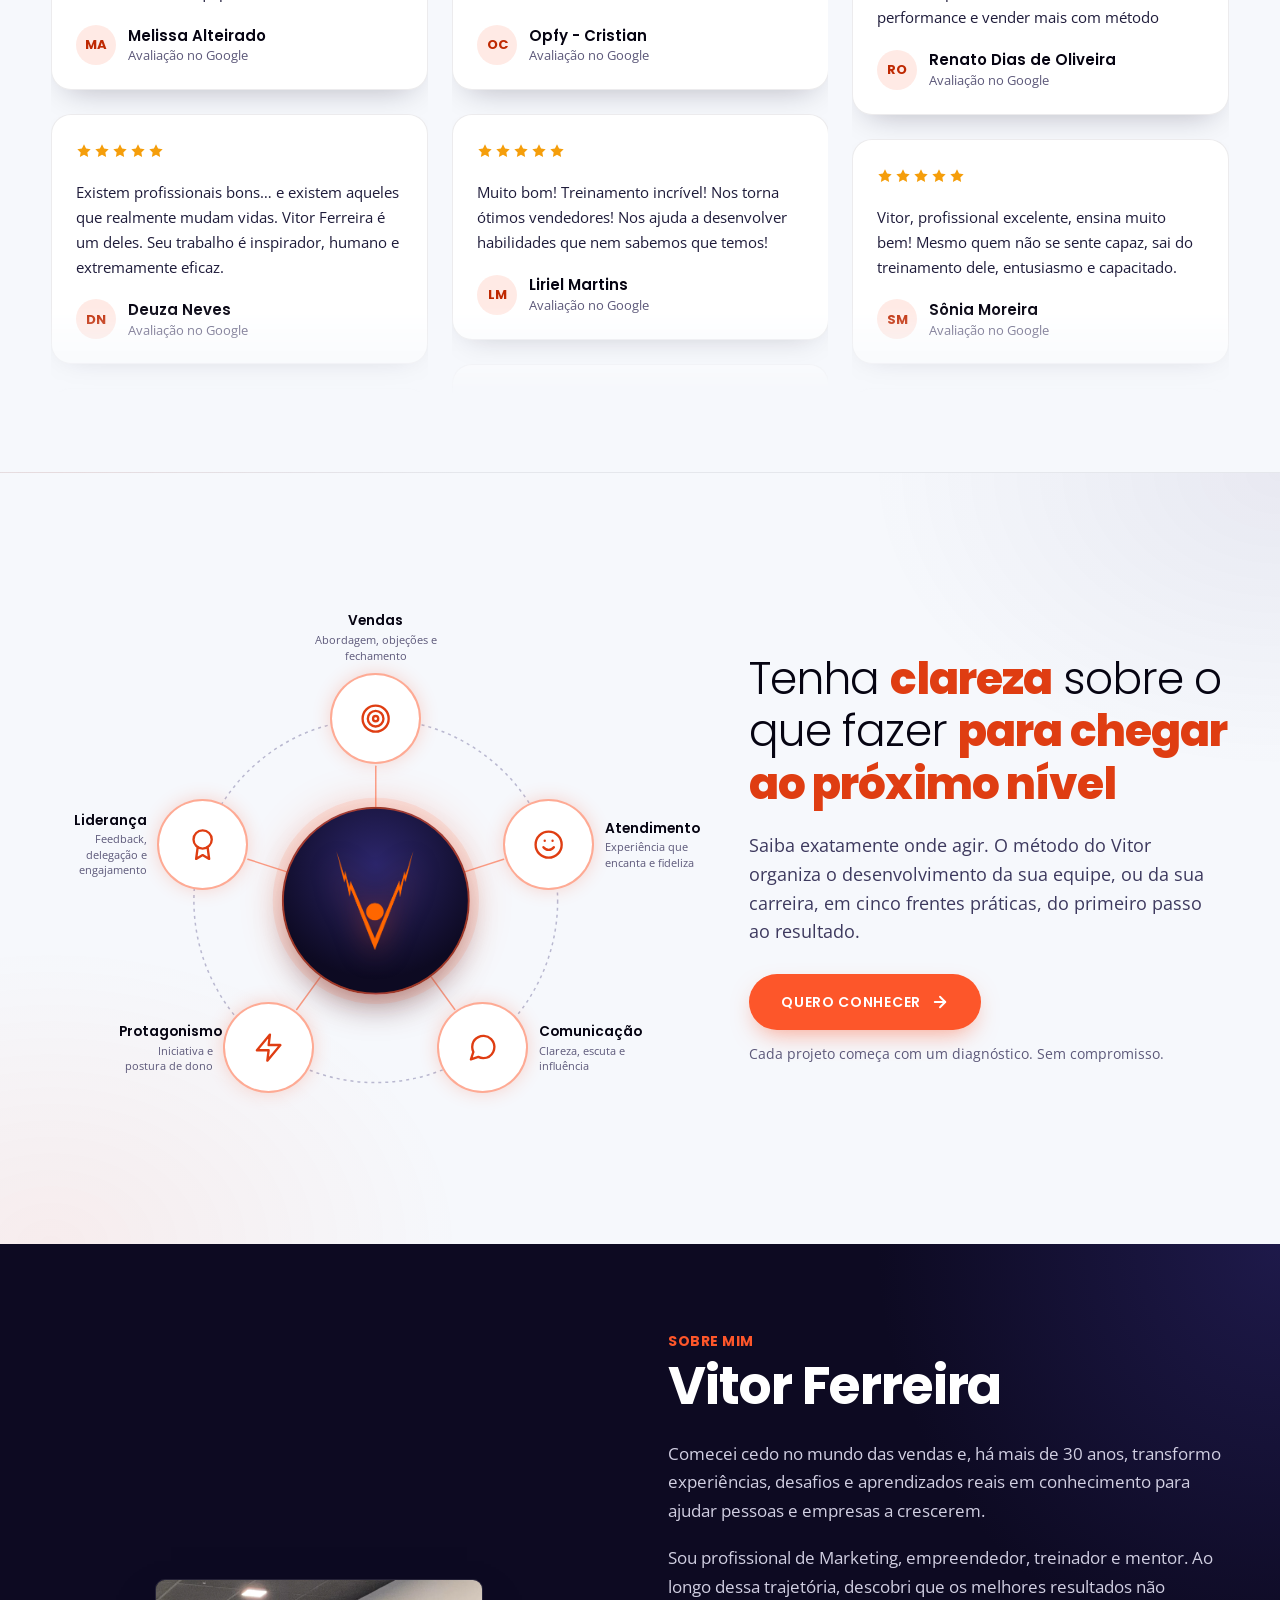
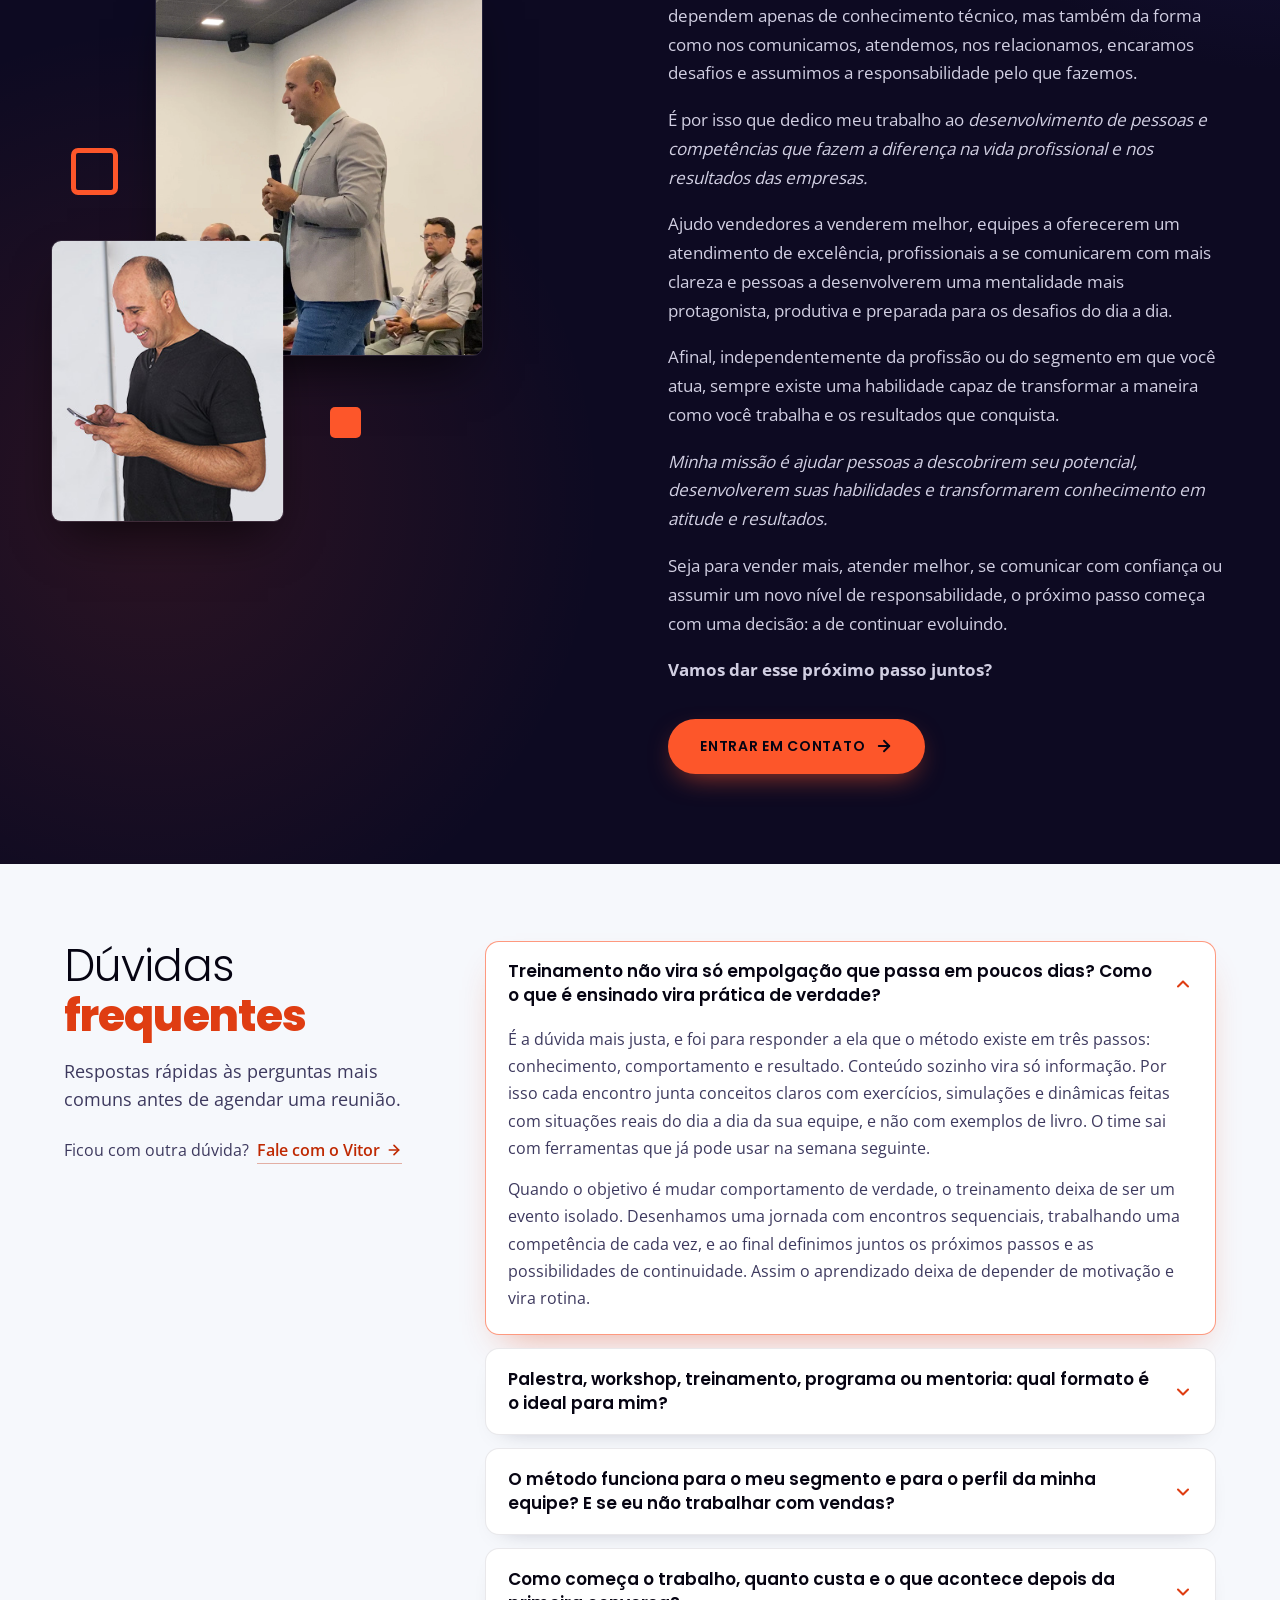
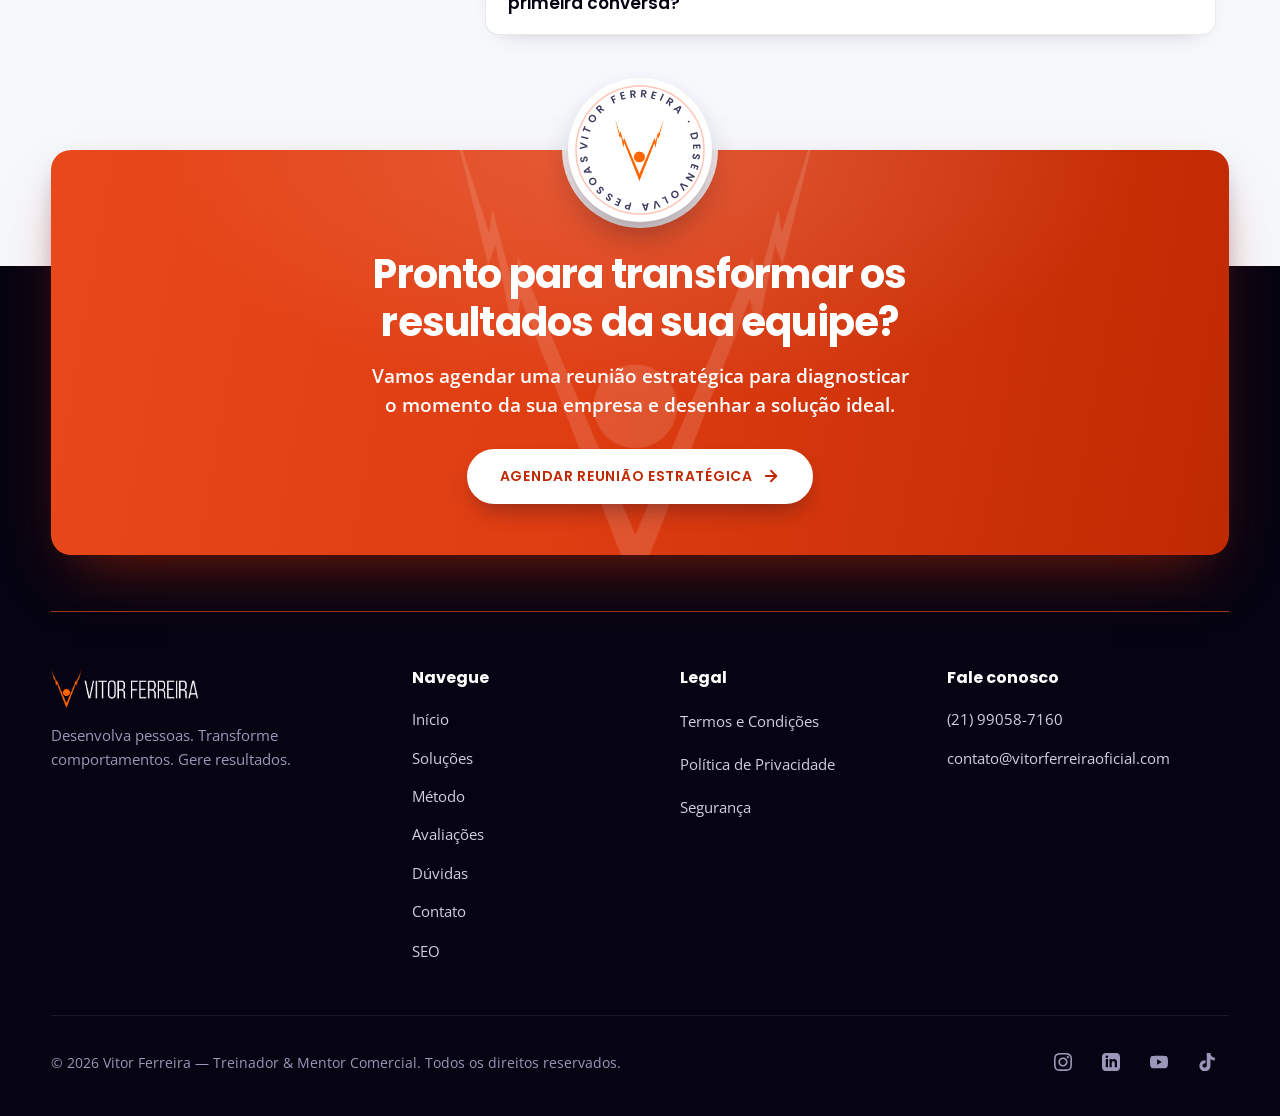
==== commit 6f868303: "Galeria bento, nova foto do "Sobre mim" e fotos atualizadas index.html: - Nova seção de galeria em f" ====
--- a/index.html
+++ b/index.html
@@ -238,7 +238,7 @@
       --ease-bounce: cubic-bezier(0.34, 1.56, 0.64, 1);
 
       --gutter: clamp(1rem, 4vw, 4.5rem);
-      --photo-ratio: 1200 / 1343;
+      --photo-ratio: 1200 / 1505;
     }
 
     /* ---------- Base ---------- */
@@ -871,6 +871,382 @@
       .vf-impact-stat__desc { font-size: .8125rem; }
     }
 
+    /* ---------- Galeria Bento Interativa (.vf-bento-gallery) ---------- */
+    .vf-bento-gallery {
+      margin-top: clamp(2.5rem, 5vw, 4rem);
+      padding-top: clamp(2rem, 4vw, 3rem);
+      border-top: 1px solid rgba(255, 255, 255, 0.1);
+      position: relative;
+    }
+    .vf-bento-head {
+      display: flex;
+      align-items: flex-end;
+      justify-content: space-between;
+      gap: 1.5rem;
+      margin-bottom: clamp(1.25rem, 2.5vw, 2rem);
+    }
+    .vf-bento-badge {
+      display: inline-block;
+      font: 700 0.75rem/1 var(--font-display);
+      letter-spacing: 0.12em;
+      text-transform: uppercase;
+      color: var(--color-orange-400);
+      background: rgba(253, 86, 42, 0.12);
+      border: 1px solid rgba(253, 86, 42, 0.3);
+      padding: 0.35rem 0.75rem;
+      border-radius: var(--radius-pill);
+      margin-bottom: 0.6rem;
+    }
+    .vf-bento-title {
+      margin: 0;
+      font: 300 clamp(1.4rem, 0.9rem + 1.8vw, 2.1rem)/1.2 var(--font-display);
+      letter-spacing: -0.02em;
+      color: #fff;
+    }
+    .vf-bento-title strong {
+      font-weight: 800;
+      color: var(--color-orange-400);
+    }
+    .vf-bento-desc {
+      margin: 0.5rem 0 0;
+      max-width: 36rem;
+      font-size: 0.9375rem;
+      line-height: 1.55;
+      color: var(--color-text-secondary);
+    }
+    .vf-bento-nav {
+      display: flex;
+      align-items: center;
+      gap: 0.6rem;
+      flex-shrink: 0;
+    }
+    .vf-bento-nav__btn {
+      display: grid;
+      place-items: center;
+      width: 2.75rem;
+      height: 2.75rem;
+      border-radius: 50%;
+      background: rgba(255, 255, 255, 0.06);
+      border: 1px solid rgba(255, 255, 255, 0.14);
+      color: #fff;
+      cursor: pointer;
+      transition: background-color 0.2s var(--ease-out), border-color 0.2s var(--ease-out), transform 0.2s var(--ease-out), color 0.2s var(--ease-out);
+    }
+    .vf-bento-nav__btn:hover {
+      background: var(--color-orange-500);
+      border-color: var(--color-orange-500);
+      color: #fff;
+      transform: scale(1.05);
+    }
+    .vf-bento-nav__btn:active {
+      transform: scale(0.95);
+    }
+
+    /* Scroller & Grid */
+    .vf-bento-scroller {
+      overflow-x: auto;
+      overflow-y: hidden;
+      cursor: grab;
+      user-select: none;
+      -webkit-overflow-scrolling: touch;
+      scrollbar-width: none;
+      margin-inline: calc(var(--gutter) * -1);
+      padding-inline: var(--gutter);
+      padding-block: 0.5rem 1rem;
+    }
+    .vf-bento-scroller::-webkit-scrollbar {
+      display: none;
+    }
+    .vf-bento-scroller.is-dragging {
+      cursor: grabbing;
+      scroll-behavior: auto;
+    }
+
+    .vf-bento-grid {
+      display: grid;
+      grid-template-rows: repeat(2, 210px);
+      grid-auto-flow: column;
+      grid-auto-columns: minmax(280px, 320px);
+      gap: 1.15rem;
+      width: max-content;
+    }
+
+    /* Bento Cards */
+    .vf-bento-card {
+      position: relative;
+      border-radius: 18px;
+      overflow: hidden;
+      background: rgba(255, 255, 255, 0.04);
+      border: 1px solid rgba(255, 255, 255, 0.1);
+      cursor: pointer;
+      isolation: isolate;
+      transition: transform 0.35s var(--ease-out), border-color 0.35s var(--ease-out), box-shadow 0.35s var(--ease-out);
+      outline: none;
+      padding: 0;
+      text-align: left;
+    }
+    .vf-bento-card:hover, .vf-bento-card:focus-visible {
+      transform: translateY(-4px) scale(1.015);
+      border-color: rgba(253, 86, 42, 0.6);
+      box-shadow: 0 16px 36px -10px rgba(0, 0, 0, 0.75), 0 0 24px rgba(253, 86, 42, 0.22);
+    }
+    .vf-bento-card:focus-visible {
+      box-shadow: 0 0 0 3px var(--color-orange-500);
+    }
+
+    /* Grid Spans */
+    .vf-bento-card--wide {
+      grid-column: span 2;
+    }
+    .vf-bento-card--tall {
+      grid-row: span 2;
+    }
+    .vf-bento-card--normal {
+      grid-column: span 1;
+      grid-row: span 1;
+    }
+
+    .vf-bento-card__img {
+      width: 100%;
+      height: 100%;
+      object-fit: cover;
+      object-position: center 25%;
+      display: block;
+      transition: transform 0.6s cubic-bezier(0.16, 1, 0.3, 1);
+    }
+    .vf-bento-card:hover .vf-bento-card__img {
+      transform: scale(1.06);
+    }
+
+    .vf-bento-card__overlay {
+      position: absolute;
+      inset: 0;
+      background: linear-gradient(180deg, rgba(13, 10, 34, 0) 30%, rgba(13, 10, 34, 0.5) 60%, rgba(13, 10, 34, 0.94) 100%);
+      pointer-events: none;
+      transition: opacity 0.35s ease;
+      opacity: 0.85;
+    }
+    .vf-bento-card:hover .vf-bento-card__overlay {
+      opacity: 0.98;
+    }
+
+    .vf-bento-card__content {
+      position: absolute;
+      bottom: 0;
+      left: 0;
+      right: 0;
+      padding: 1.15rem 1.1rem;
+      pointer-events: none;
+      z-index: 2;
+      transform: translateY(6px);
+      transition: transform 0.35s var(--ease-out);
+    }
+    .vf-bento-card:hover .vf-bento-card__content {
+      transform: translateY(0);
+    }
+
+    .vf-bento-card__title {
+      margin: 0;
+      font: 700 1rem/1.25 var(--font-display);
+      color: #fff;
+      text-shadow: 0 2px 10px rgba(0, 0, 0, 0.8);
+    }
+    .vf-bento-card__desc {
+      margin: 0.35rem 0 0;
+      font-size: 0.8125rem;
+      line-height: 1.4;
+      color: rgba(255, 255, 255, 0.82);
+      display: -webkit-box;
+      -webkit-line-clamp: 2;
+      -webkit-box-orient: vertical;
+      overflow: hidden;
+      opacity: 0.9;
+    }
+
+    .vf-bento-card__zoom {
+      position: absolute;
+      top: 0.75rem;
+      right: 0.75rem;
+      width: 2.25rem;
+      height: 2.25rem;
+      border-radius: 50%;
+      background: rgba(13, 10, 34, 0.65);
+      border: 1px solid rgba(255, 255, 255, 0.15);
+      backdrop-filter: blur(8px);
+      display: grid;
+      place-items: center;
+      color: #fff;
+      opacity: 0;
+      transform: scale(0.85);
+      transition: opacity 0.25s var(--ease-out), transform 0.25s var(--ease-out), background-color 0.2s;
+      pointer-events: none;
+      z-index: 2;
+    }
+    .vf-bento-card:hover .vf-bento-card__zoom {
+      opacity: 1;
+      transform: scale(1);
+    }
+
+    .vf-bento-hint {
+      display: flex;
+      align-items: center;
+      justify-content: center;
+      gap: 0.5rem;
+      margin: 0.75rem 0 0;
+      font-size: 0.8125rem;
+      color: var(--color-text-muted);
+      text-align: center;
+    }
+    .vf-bento-hint svg {
+      opacity: 0.7;
+    }
+
+    /* Lightbox Modal */
+    .vf-gallery-modal {
+      position: fixed;
+      inset: 0;
+      width: 100vw;
+      height: 100vh;
+      max-width: none;
+      max-height: none;
+      margin: 0;
+      padding: 0;
+      border: 0;
+      background: rgba(6, 4, 18, 0.9);
+      backdrop-filter: blur(14px);
+      -webkit-backdrop-filter: blur(14px);
+      display: none;
+      place-items: center;
+      z-index: 9999;
+      opacity: 0;
+      transition: opacity 0.25s ease;
+    }
+    .vf-gallery-modal[open] {
+      display: grid;
+      opacity: 1;
+    }
+    .vf-gallery-modal__stage {
+      position: relative;
+      display: flex;
+      flex-direction: column;
+      align-items: center;
+      max-width: 90vw;
+      max-height: 92vh;
+      transform: scale(0.95);
+      transition: transform 0.25s var(--ease-out);
+    }
+    .vf-gallery-modal[open] .vf-gallery-modal__stage {
+      transform: scale(1);
+    }
+    .vf-gallery-modal__img-wrap {
+      position: relative;
+      max-width: 100%;
+      max-height: 78vh;
+      display: flex;
+      justify-content: center;
+      align-items: center;
+      border-radius: 16px;
+      overflow: hidden;
+      box-shadow: 0 25px 60px -15px rgba(0, 0, 0, 0.85), 0 0 35px rgba(253, 86, 42, 0.15);
+      border: 1px solid rgba(255, 255, 255, 0.14);
+      background: #000;
+    }
+    .vf-gallery-modal__img {
+      max-width: 85vw;
+      max-height: 75vh;
+      width: auto;
+      height: auto;
+      object-fit: contain;
+      display: block;
+    }
+    .vf-gallery-modal__footer {
+      margin-top: 1rem;
+      text-align: center;
+      color: #fff;
+      max-width: 40rem;
+      padding: 0 1rem;
+    }
+    .vf-gallery-modal__title {
+      margin: 0;
+      font: 700 1.15rem/1.3 var(--font-display);
+      color: #fff;
+    }
+    .vf-gallery-modal__desc {
+      margin: 0.35rem 0 0;
+      font-size: 0.875rem;
+      color: rgba(255, 255, 255, 0.75);
+    }
+    .vf-gallery-modal__counter {
+      margin-top: 0.4rem;
+      font-size: 0.75rem;
+      font-weight: 600;
+      letter-spacing: 0.08em;
+      color: var(--color-orange-400);
+      text-transform: uppercase;
+    }
+
+    .vf-gallery-modal__close {
+      position: absolute;
+      top: 1.5rem;
+      right: 1.5rem;
+      width: 3rem;
+      height: 3rem;
+      border-radius: 50%;
+      background: rgba(255, 255, 255, 0.1);
+      border: 1px solid rgba(255, 255, 255, 0.2);
+      color: #fff;
+      display: grid;
+      place-items: center;
+      cursor: pointer;
+      transition: background-color 0.2s, transform 0.2s;
+      z-index: 10001;
+    }
+    .vf-gallery-modal__close:hover {
+      background: var(--color-orange-500);
+      transform: scale(1.08);
+    }
+    .vf-gallery-modal__arrow {
+      position: absolute;
+      top: 50%;
+      transform: translateY(-50%);
+      width: 3.25rem;
+      height: 3.25rem;
+      border-radius: 50%;
+      background: rgba(13, 10, 34, 0.75);
+      border: 1px solid rgba(255, 255, 255, 0.2);
+      backdrop-filter: blur(8px);
+      color: #fff;
+      display: grid;
+      place-items: center;
+      cursor: pointer;
+      transition: background-color 0.2s, transform 0.2s, color 0.2s;
+      z-index: 10001;
+    }
+    .vf-gallery-modal__arrow:hover {
+      background: var(--color-orange-500);
+      color: #fff;
+      transform: translateY(-50%) scale(1.08);
+    }
+    .vf-gallery-modal__arrow--prev {
+      left: 1.5rem;
+    }
+    .vf-gallery-modal__arrow--next {
+      right: 1.5rem;
+    }
+
+    @media (max-width: 768px) {
+      .vf-bento-head { flex-direction: column; align-items: flex-start; }
+      .vf-bento-grid {
+        grid-template-rows: repeat(2, 170px);
+        grid-auto-columns: minmax(230px, 270px);
+        gap: 0.85rem;
+      }
+      .vf-gallery-modal__arrow { width: 2.75rem; height: 2.75rem; }
+      .vf-gallery-modal__arrow--prev { left: 0.5rem; }
+      .vf-gallery-modal__arrow--next { right: 0.5rem; }
+      .vf-gallery-modal__close { top: 1rem; right: 1rem; width: 2.5rem; height: 2.5rem; }
+    }
+
     /* ---------- Quinta dobra: avaliações do Google (colunas que sobem em loop) ---------- */
     .reviews {
       position: relative;
@@ -1034,7 +1410,8 @@
     .about__stage { perspective: 900px; }
     .about__photos { position: relative; aspect-ratio: 1 / 1.27; transform-style: preserve-3d; transition: transform .25s var(--ease-out); will-change: transform; }
     .about__photo { position: absolute; display: block; height: auto; border-radius: 10px; box-shadow: 0 24px 48px -16px rgba(0, 0, 0, 0.7); border: 1px solid rgba(255, 255, 255, 0.1); }
-    .about__photo--main { right: 0; top: 0; width: 76%; }
+    /* a foto original é bem alta (1133 x 2000): o quadro mantém a proporção do layout e enquadra o rosto e o microfone */
+    .about__photo--main { right: 0; top: 0; width: 76%; aspect-ratio: 380 / 436; object-fit: cover; object-position: 50% 47%; }
     .about__photo--second { left: 0; top: 47.5%; width: 54%; z-index: 1; }
     .about__square { position: absolute; display: block; background: none; }
     .about__square--outline { left: 4.6%; top: 30.8%; width: 11%; aspect-ratio: 1; border: 5px solid var(--color-orange-500); border-radius: 7px; }
@@ -1349,8 +1726,8 @@
 
         <div class="hero__media">
           <img class="hero__photo"
-               src="assets/images/vitor-hero.webp" width="1200" height="1342"
-               alt="Vitor Ferreira palestrando, com o microfone em uma mão e o celular erguido na outra"
+               src="assets/images/vitor-hero.webp" width="1200" height="1505"
+               alt="Vitor Ferreira palestrando com microfone em mãos e expressando entusiasmo e liderança"
                fetchpriority="high" decoding="async">
         </div>
 
@@ -1565,6 +1942,258 @@
               <p>Diagnóstico antes de qualquer proposta. Não existe treinamento de prateleira.</p>
             </li>
           </ul>
+
+          <!-- Continuação da dobra: Galeria Bento Interativa -->
+          <div class="vf-bento-gallery sol-reveal" style="--d:.3s">
+            <div class="vf-bento-head">
+              <div class="vf-bento-head__text">
+                <span class="vf-bento-badge">REGISTROS EM CAMPO</span>
+                <h3 class="vf-bento-title">O método <strong>em movimento</strong></h3>
+                <p class="vf-bento-desc">Arraste para o lado e veja momentos reais de palestras, workshops e imersões conduzidos por Vitor Ferreira em empresas de diversos portes.</p>
+              </div>
+              <div class="vf-bento-nav">
+                <button type="button" class="vf-bento-nav__btn vf-bento-nav__btn--prev" aria-label="Rolar fotos para a esquerda" data-bento-nav-prev>
+                  <svg width="20" height="20" viewBox="0 0 24 24" fill="none" stroke="currentColor" stroke-width="2.5" stroke-linecap="round" stroke-linejoin="round" aria-hidden="true"><polyline points="15 18 9 12 15 6"/></svg>
+                </button>
+                <button type="button" class="vf-bento-nav__btn vf-bento-nav__btn--next" aria-label="Rolar fotos para a direita" data-bento-nav-next>
+                  <svg width="20" height="20" viewBox="0 0 24 24" fill="none" stroke="currentColor" stroke-width="2.5" stroke-linecap="round" stroke-linejoin="round" aria-hidden="true"><polyline points="9 18 15 12 9 6"/></svg>
+                </button>
+              </div>
+            </div>
+
+            <!-- Bento Track com Drag & Scroll -->
+            <div class="vf-bento-scroller" data-bento-scroller tabindex="0" role="region" aria-label="Galeria de fotos de treinamentos e palestras">
+              <div class="vf-bento-grid">
+
+                <!-- Item 1: Wide -->
+                <button type="button" class="vf-bento-card vf-bento-card--wide" data-gallery-item data-index="0" data-img="assets/galeria/IMG_7165.webp" data-title="Treinamentos In Company & Imersões" data-desc="Metodologia prática aplicada diretamente às dores e desafios da equipe comercial." aria-label="Ampliar foto: Treinamentos In Company & Imersões">
+                  <img class="vf-bento-card__img" src="assets/galeria/IMG_7165.webp" width="700" height="400" alt="Treinamento com auditório cheio e equipe participando ativamente" loading="lazy" decoding="async">
+                  <div class="vf-bento-card__overlay" aria-hidden="true"></div>
+                  <span class="vf-bento-card__zoom" aria-hidden="true">
+                    <svg width="15" height="15" viewBox="0 0 24 24" fill="none" stroke="currentColor" stroke-width="2.5" stroke-linecap="round" stroke-linejoin="round"><polyline points="15 3 21 3 21 9"/><polyline points="9 21 3 21 3 15"/><line x1="21" y1="3" x2="14" y2="10"/><line x1="3" y1="21" x2="10" y2="14"/></svg>
+                  </span>
+                  <div class="vf-bento-card__content">
+                    <h4 class="vf-bento-card__title">Treinamentos In Company & Imersões</h4>
+                    <p class="vf-bento-card__desc">Metodologia prática aplicada diretamente às dores e desafios da equipe comercial.</p>
+                  </div>
+                </button>
+
+                <!-- Item 2: Normal -->
+                <button type="button" class="vf-bento-card vf-bento-card--normal" data-gallery-item data-index="1" data-img="assets/galeria/IMG_4520.webp" data-title="Dinâmicas de Balcão e Negociação" data-desc="Exercícios que simulam o dia a dia real do cliente e destravar vendedores." aria-label="Ampliar foto: Dinâmicas de Balcão e Negociação">
+                  <img class="vf-bento-card__img" src="assets/galeria/IMG_4520.webp" width="400" height="300" alt="Profissionais reunidos em treinamento participando de atividade em grupo" loading="lazy" decoding="async">
+                  <div class="vf-bento-card__overlay" aria-hidden="true"></div>
+                  <span class="vf-bento-card__zoom" aria-hidden="true">
+                    <svg width="15" height="15" viewBox="0 0 24 24" fill="none" stroke="currentColor" stroke-width="2.5" stroke-linecap="round" stroke-linejoin="round"><polyline points="15 3 21 3 21 9"/><polyline points="9 21 3 21 3 15"/><line x1="21" y1="3" x2="14" y2="10"/><line x1="3" y1="21" x2="10" y2="14"/></svg>
+                  </span>
+                  <div class="vf-bento-card__content">
+                    <h4 class="vf-bento-card__title">Dinâmicas de Balcão e Negociação</h4>
+                    <p class="vf-bento-card__desc">Exercícios que simulam o dia a dia real do cliente.</p>
+                  </div>
+                </button>
+
+                <!-- Item 3: Normal -->
+                <button type="button" class="vf-bento-card vf-bento-card--normal" data-gallery-item data-index="2" data-img="assets/galeria/IMG_4521.webp" data-title="Atendimento de Excelência" data-desc="Construção de processos focados na experiência do consumidor." aria-label="Ampliar foto: Atendimento de Excelência">
+                  <img class="vf-bento-card__img" src="assets/galeria/IMG_4521.webp" width="400" height="300" alt="Participantes com cadernos e materiais anotando insights do treinamento" loading="lazy" decoding="async">
+                  <div class="vf-bento-card__overlay" aria-hidden="true"></div>
+                  <span class="vf-bento-card__zoom" aria-hidden="true">
+                    <svg width="15" height="15" viewBox="0 0 24 24" fill="none" stroke="currentColor" stroke-width="2.5" stroke-linecap="round" stroke-linejoin="round"><polyline points="15 3 21 3 21 9"/><polyline points="9 21 3 21 3 15"/><line x1="21" y1="3" x2="14" y2="10"/><line x1="3" y1="21" x2="10" y2="14"/></svg>
+                  </span>
+                  <div class="vf-bento-card__content">
+                    <h4 class="vf-bento-card__title">Atendimento de Excelência</h4>
+                    <p class="vf-bento-card__desc">Construção de processos focados na experiência do cliente.</p>
+                  </div>
+                </button>
+
+                <!-- Item 4: Tall -->
+                <button type="button" class="vf-bento-card vf-bento-card--tall" data-gallery-item data-index="3" data-img="assets/galeria/IMG_0262.webp" data-title="Vitor Ferreira no Palco" data-desc="Mais de 30 anos de bagagem compartilhados com clareza, energia e didática envolvente." aria-label="Ampliar foto: Vitor Ferreira no Palco">
+                  <img class="vf-bento-card__img" src="assets/galeria/IMG_0262.webp" width="450" height="600" alt="Vitor Ferreira ministrando palestra no palco com microfone na mão" loading="lazy" decoding="async">
+                  <div class="vf-bento-card__overlay" aria-hidden="true"></div>
+                  <span class="vf-bento-card__zoom" aria-hidden="true">
+                    <svg width="15" height="15" viewBox="0 0 24 24" fill="none" stroke="currentColor" stroke-width="2.5" stroke-linecap="round" stroke-linejoin="round"><polyline points="15 3 21 3 21 9"/><polyline points="9 21 3 21 3 15"/><line x1="21" y1="3" x2="14" y2="10"/><line x1="3" y1="21" x2="10" y2="14"/></svg>
+                  </span>
+                  <div class="vf-bento-card__content">
+                    <h4 class="vf-bento-card__title">Vitor Ferreira no Palco</h4>
+                    <p class="vf-bento-card__desc">Mais de 30 anos de bagagem compartilhados com energia e clareza.</p>
+                  </div>
+                </button>
+
+                <!-- Item 5: Wide -->
+                <button type="button" class="vf-bento-card vf-bento-card--wide" data-gallery-item data-index="4" data-img="assets/galeria/IMG_0954.webp" data-title="Convenções de Vendas & Grandes Plateias" data-desc="Impacto coletivo e mobilização para metas desafiadoras em eventos corporativos." aria-label="Ampliar foto: Convenções de Vendas">
+                  <img class="vf-bento-card__img" src="assets/galeria/IMG_0954.webp" width="700" height="400" alt="Auditório amplo com dezenas de colaboradores em evento corporativo" loading="lazy" decoding="async">
+                  <div class="vf-bento-card__overlay" aria-hidden="true"></div>
+                  <span class="vf-bento-card__zoom" aria-hidden="true">
+                    <svg width="15" height="15" viewBox="0 0 24 24" fill="none" stroke="currentColor" stroke-width="2.5" stroke-linecap="round" stroke-linejoin="round"><polyline points="15 3 21 3 21 9"/><polyline points="9 21 3 21 3 15"/><line x1="21" y1="3" x2="14" y2="10"/><line x1="3" y1="21" x2="10" y2="14"/></svg>
+                  </span>
+                  <div class="vf-bento-card__content">
+                    <h4 class="vf-bento-card__title">Convenções de Vendas & Grandes Plateias</h4>
+                    <p class="vf-bento-card__desc">Impacto coletivo e mobilização para metas desafiadoras.</p>
+                  </div>
+                </button>
+
+                <!-- Item 6: Normal -->
+                <button type="button" class="vf-bento-card vf-bento-card--normal" data-gallery-item data-index="5" data-img="assets/galeria/IMG_4524.webp" data-title="Alinhamento e Trabalho em Equipe" data-desc="Troca ativa e exercícios colaborativos que integram áreas e pessoas." aria-label="Ampliar foto: Alinhamento e Trabalho em Equipe">
+                  <img class="vf-bento-card__img" src="assets/galeria/IMG_4524.webp" width="400" height="300" alt="Colaboradores interagindo e sorrindo durante dinâmica de capacitação" loading="lazy" decoding="async">
+                  <div class="vf-bento-card__overlay" aria-hidden="true"></div>
+                  <span class="vf-bento-card__zoom" aria-hidden="true">
+                    <svg width="15" height="15" viewBox="0 0 24 24" fill="none" stroke="currentColor" stroke-width="2.5" stroke-linecap="round" stroke-linejoin="round"><polyline points="15 3 21 3 21 9"/><polyline points="9 21 3 21 3 15"/><line x1="21" y1="3" x2="14" y2="10"/><line x1="3" y1="21" x2="10" y2="14"/></svg>
+                  </span>
+                  <div class="vf-bento-card__content">
+                    <h4 class="vf-bento-card__title">Alinhamento e Trabalho em Equipe</h4>
+                    <p class="vf-bento-card__desc">Troca ativa e exercícios colaborativos.</p>
+                  </div>
+                </button>
+
+                <!-- Item 7: Normal -->
+                <button type="button" class="vf-bento-card vf-bento-card--normal" data-gallery-item data-index="6" data-img="assets/galeria/IMG_5806.webp" data-title="Consultoria & Liderança Estratégica" data-desc="Orientação direta com gestores e supervisores de vendas." aria-label="Ampliar foto: Consultoria & Liderança Estratégica">
+                  <img class="vf-bento-card__img" src="assets/galeria/IMG_5806.webp" width="400" height="300" alt="Mesa de reunião com profissionais em consultoria de alinhamento estratégico" loading="lazy" decoding="async">
+                  <div class="vf-bento-card__overlay" aria-hidden="true"></div>
+                  <span class="vf-bento-card__zoom" aria-hidden="true">
+                    <svg width="15" height="15" viewBox="0 0 24 24" fill="none" stroke="currentColor" stroke-width="2.5" stroke-linecap="round" stroke-linejoin="round"><polyline points="15 3 21 3 21 9"/><polyline points="9 21 3 21 3 15"/><line x1="21" y1="3" x2="14" y2="10"/><line x1="3" y1="21" x2="10" y2="14"/></svg>
+                  </span>
+                  <div class="vf-bento-card__content">
+                    <h4 class="vf-bento-card__title">Consultoria & Liderança Estratégica</h4>
+                    <p class="vf-bento-card__desc">Orientação direta com gestores e supervisores comerciais.</p>
+                  </div>
+                </button>
+
+                <!-- Item 8: Tall -->
+                <button type="button" class="vf-bento-card vf-bento-card--tall" data-gallery-item data-index="7" data-img="assets/galeria/IMG_4174.webp" data-title="Comunicação e Oratória Assertiva" data-desc="Técnicas de presença, argumentação e segurança para fechar vendas." aria-label="Ampliar foto: Comunicação e Oratória Assertiva">
+                  <img class="vf-bento-card__img" src="assets/galeria/IMG_4174.webp" width="450" height="600" alt="Vitor Ferreira apontando e enfatizando conceito importante para a equipe" loading="lazy" decoding="async">
+                  <div class="vf-bento-card__overlay" aria-hidden="true"></div>
+                  <span class="vf-bento-card__zoom" aria-hidden="true">
+                    <svg width="15" height="15" viewBox="0 0 24 24" fill="none" stroke="currentColor" stroke-width="2.5" stroke-linecap="round" stroke-linejoin="round"><polyline points="15 3 21 3 21 9"/><polyline points="9 21 3 21 3 15"/><line x1="21" y1="3" x2="14" y2="10"/><line x1="3" y1="21" x2="10" y2="14"/></svg>
+                  </span>
+                  <div class="vf-bento-card__content">
+                    <h4 class="vf-bento-card__title">Comunicação e Oratória Assertiva</h4>
+                    <p class="vf-bento-card__desc">Técnicas de presença, postura e segurança para negociar.</p>
+                  </div>
+                </button>
+
+                <!-- Item 9: Wide -->
+                <button type="button" class="vf-bento-card vf-bento-card--wide" data-gallery-item data-index="8" data-img="assets/galeria/IMG_5625.webp" data-title="Equipes Transformadas e Engajadas" data-desc="Celebração e entrega de resultados práticos após as etapas do método." aria-label="Ampliar foto: Equipes Transformadas e Engajadas">
+                  <img class="vf-bento-card__img" src="assets/galeria/IMG_5625.webp" width="700" height="400" alt="Foto oficial do grupo de treinamento reunido com Vitor Ferreira" loading="lazy" decoding="async">
+                  <div class="vf-bento-card__overlay" aria-hidden="true"></div>
+                  <span class="vf-bento-card__zoom" aria-hidden="true">
+                    <svg width="15" height="15" viewBox="0 0 24 24" fill="none" stroke="currentColor" stroke-width="2.5" stroke-linecap="round" stroke-linejoin="round"><polyline points="15 3 21 3 21 9"/><polyline points="9 21 3 21 3 15"/><line x1="21" y1="3" x2="14" y2="10"/><line x1="3" y1="21" x2="10" y2="14"/></svg>
+                  </span>
+                  <div class="vf-bento-card__content">
+                    <h4 class="vf-bento-card__title">Equipes Transformadas e Engajadas</h4>
+                    <p class="vf-bento-card__desc">Sensação de conquista e ferramentas prontas para aplicar na rotina.</p>
+                  </div>
+                </button>
+
+                <!-- Item 10: Normal -->
+                <button type="button" class="vf-bento-card vf-bento-card--normal" data-gallery-item data-index="9" data-img="assets/galeria/IMG_5845.webp" data-title="Workshops Mão na Massa" data-desc="Menos teoria abstrata, mais ferramentas que a equipe usa na segunda-feira." aria-label="Ampliar foto: Workshops Mão na Massa">
+                  <img class="vf-bento-card__img" src="assets/galeria/IMG_5845.webp" width="400" height="300" alt="Material de apoio e folhas de exercícios práticos na mesa de reunião" loading="lazy" decoding="async">
+                  <div class="vf-bento-card__overlay" aria-hidden="true"></div>
+                  <span class="vf-bento-card__zoom" aria-hidden="true">
+                    <svg width="15" height="15" viewBox="0 0 24 24" fill="none" stroke="currentColor" stroke-width="2.5" stroke-linecap="round" stroke-linejoin="round"><polyline points="15 3 21 3 21 9"/><polyline points="9 21 3 21 3 15"/><line x1="21" y1="3" x2="14" y2="10"/><line x1="3" y1="21" x2="10" y2="14"/></svg>
+                  </span>
+                  <div class="vf-bento-card__content">
+                    <h4 class="vf-bento-card__title">Workshops Mão na Massa</h4>
+                    <p class="vf-bento-card__desc">Menos teoria solta, mais ferramentas aplicáveis de imediato.</p>
+                  </div>
+                </button>
+
+                <!-- Item 11: Wide -->
+                <button type="button" class="vf-bento-card vf-bento-card--wide" data-gallery-item data-index="10" data-img="assets/galeria/IMG_6512.webp" data-title="Visão Panorâmica da Experiência" data-desc="Ambientes imersivos desenhados para aprendizado rápido e duradouro." aria-label="Ampliar foto: Visão Panorâmica da Experiência">
+                  <img class="vf-bento-card__img" src="assets/galeria/IMG_6512.webp" width="700" height="400" alt="Visão panorâmica da plateia atenta e focada durante treinamento" loading="lazy" decoding="async">
+                  <div class="vf-bento-card__overlay" aria-hidden="true"></div>
+                  <span class="vf-bento-card__zoom" aria-hidden="true">
+                    <svg width="15" height="15" viewBox="0 0 24 24" fill="none" stroke="currentColor" stroke-width="2.5" stroke-linecap="round" stroke-linejoin="round"><polyline points="15 3 21 3 21 9"/><polyline points="9 21 3 21 3 15"/><line x1="21" y1="3" x2="14" y2="10"/><line x1="3" y1="21" x2="10" y2="14"/></svg>
+                  </span>
+                  <div class="vf-bento-card__content">
+                    <h4 class="vf-bento-card__title">Visão Panorâmica da Experiência</h4>
+                    <p class="vf-bento-card__desc">Ambientes imersivos desenhados para retenção e engajamento contínuo.</p>
+                  </div>
+                </button>
+
+                <!-- Item 12: Tall -->
+                <button type="button" class="vf-bento-card vf-bento-card--tall" data-gallery-item data-index="11" data-img="assets/galeria/IMG_3123.webp" data-title="Mentoria Individual e em Grupo" data-desc="Acompanhamento detalhado para destravar competências e acelerar metas." aria-label="Ampliar foto: Mentoria Individual e em Grupo">
+                  <img class="vf-bento-card__img" src="assets/galeria/IMG_3123.webp" width="450" height="600" alt="Vitor conversando de perto com profissional em mentoria focada" loading="lazy" decoding="async">
+                  <div class="vf-bento-card__overlay" aria-hidden="true"></div>
+                  <span class="vf-bento-card__zoom" aria-hidden="true">
+                    <svg width="15" height="15" viewBox="0 0 24 24" fill="none" stroke="currentColor" stroke-width="2.5" stroke-linecap="round" stroke-linejoin="round"><polyline points="15 3 21 3 21 9"/><polyline points="9 21 3 21 3 15"/><line x1="21" y1="3" x2="14" y2="10"/><line x1="3" y1="21" x2="10" y2="14"/></svg>
+                  </span>
+                  <div class="vf-bento-card__content">
+                    <h4 class="vf-bento-card__title">Mentoria Individual e em Grupo</h4>
+                    <p class="vf-bento-card__desc">Atenção próxima para desbloquear o potencial de cada profissional.</p>
+                  </div>
+                </button>
+
+                <!-- Item 13: Normal -->
+                <button type="button" class="vf-bento-card vf-bento-card--normal" data-gallery-item data-index="12" data-img="assets/galeria/IMG_0579.webp" data-title="Liderança de Alta Performance" data-desc="Feedback estruturado, metas claras e acompanhamento de rotina." aria-label="Ampliar foto: Liderança de Alta Performance">
+                  <img class="vf-bento-card__img" src="assets/galeria/IMG_0579.webp" width="400" height="300" alt="Momento de alinhamento com foco em liderança e metas" loading="lazy" decoding="async">
+                  <div class="vf-bento-card__overlay" aria-hidden="true"></div>
+                  <span class="vf-bento-card__zoom" aria-hidden="true">
+                    <svg width="15" height="15" viewBox="0 0 24 24" fill="none" stroke="currentColor" stroke-width="2.5" stroke-linecap="round" stroke-linejoin="round"><polyline points="15 3 21 3 21 9"/><polyline points="9 21 3 21 3 15"/><line x1="21" y1="3" x2="14" y2="10"/><line x1="3" y1="21" x2="10" y2="14"/></svg>
+                  </span>
+                  <div class="vf-bento-card__content">
+                    <h4 class="vf-bento-card__title">Liderança de Alta Performance</h4>
+                    <p class="vf-bento-card__desc">Desenvolvendo postura executiva e tomada de decisão.</p>
+                  </div>
+                </button>
+
+                <!-- Item 14: Normal -->
+                <button type="button" class="vf-bento-card vf-bento-card--normal" data-gallery-item data-index="13" data-img="assets/galeria/IMG_0606.webp" data-title="Conexão Real com a Plateia" data-desc="Linguagem humana, empática e conectada à realidade de quem vende." aria-label="Ampliar foto: Conexão Real com a Plateia">
+                  <img class="vf-bento-card__img" src="assets/galeria/IMG_0606.webp" width="400" height="300" alt="Ambiente acolhedor e dinâmico com interação da equipe" loading="lazy" decoding="async">
+                  <div class="vf-bento-card__overlay" aria-hidden="true"></div>
+                  <span class="vf-bento-card__zoom" aria-hidden="true">
+                    <svg width="15" height="15" viewBox="0 0 24 24" fill="none" stroke="currentColor" stroke-width="2.5" stroke-linecap="round" stroke-linejoin="round"><polyline points="15 3 21 3 21 9"/><polyline points="9 21 3 21 3 15"/><line x1="21" y1="3" x2="14" y2="10"/><line x1="3" y1="21" x2="10" y2="14"/></svg>
+                  </span>
+                  <div class="vf-bento-card__content">
+                    <h4 class="vf-bento-card__title">Conexão Real com a Plateia</h4>
+                    <p class="vf-bento-card__desc">Linguagem humana, empática e conectada à realidade.</p>
+                  </div>
+                </button>
+
+                <!-- Item 15: Tall -->
+                <button type="button" class="vf-bento-card vf-bento-card--tall" data-gallery-item data-index="14" data-img="assets/galeria/IMG_6045.webp" data-title="Presença & Didática Envolvente" data-desc="O método em três passos: Conhecimento, Comportamento e Resultado." aria-label="Ampliar foto: Presença & Didática Envolvente">
+                  <img class="vf-bento-card__img" src="assets/galeria/IMG_6045.webp" width="450" height="600" alt="Vitor Ferreira palestrando com postura confiante e didática" loading="lazy" decoding="async">
+                  <div class="vf-bento-card__overlay" aria-hidden="true"></div>
+                  <span class="vf-bento-card__zoom" aria-hidden="true">
+                    <svg width="15" height="15" viewBox="0 0 24 24" fill="none" stroke="currentColor" stroke-width="2.5" stroke-linecap="round" stroke-linejoin="round"><polyline points="15 3 21 3 21 9"/><polyline points="9 21 3 21 3 15"/><line x1="21" y1="3" x2="14" y2="10"/><line x1="3" y1="21" x2="10" y2="14"/></svg>
+                  </span>
+                  <div class="vf-bento-card__content">
+                    <h4 class="vf-bento-card__title">Presença & Didática Envolvente</h4>
+                    <p class="vf-bento-card__desc">Mais de 30 anos de experiência vivida e compartilhada.</p>
+                  </div>
+                </button>
+
+                <!-- Item 16: Normal -->
+                <button type="button" class="vf-bento-card vf-bento-card--normal" data-gallery-item data-index="15" data-img="assets/galeria/IMG_7046.webp" data-title="Foco em Crescimento Sustentável" data-desc="Construção de processos de vendas sólidos e consistentes." aria-label="Ampliar foto: Foco em Crescimento Sustentável">
+                  <img class="vf-bento-card__img" src="assets/galeria/IMG_7046.webp" width="400" height="300" alt="Registro fotográfico em treinamento com equipe engajada" loading="lazy" decoding="async">
+                  <div class="vf-bento-card__overlay" aria-hidden="true"></div>
+                  <span class="vf-bento-card__zoom" aria-hidden="true">
+                    <svg width="15" height="15" viewBox="0 0 24 24" fill="none" stroke="currentColor" stroke-width="2.5" stroke-linecap="round" stroke-linejoin="round"><polyline points="15 3 21 3 21 9"/><polyline points="9 21 3 21 3 15"/><line x1="21" y1="3" x2="14" y2="10"/><line x1="3" y1="21" x2="10" y2="14"/></svg>
+                  </span>
+                  <div class="vf-bento-card__content">
+                    <h4 class="vf-bento-card__title">Foco em Crescimento Sustentável</h4>
+                    <p class="vf-bento-card__desc">Transformando teoria em números e metas batidas.</p>
+                  </div>
+                </button>
+
+                <!-- Item 17: Normal -->
+                <button type="button" class="vf-bento-card vf-bento-card--normal" data-gallery-item data-index="16" data-img="assets/galeria/IMG_4766.webp" data-title="Cultura Comercial Fortalecida" data-desc="Vendedores conscientes de seu papel e do valor que geram para os clientes." aria-label="Ampliar foto: Cultura Comercial Fortalecida">
+                  <img class="vf-bento-card__img" src="assets/galeria/IMG_4766.webp" width="400" height="300" alt="Equipe atenta durante encerramento de programa de capacitação" loading="lazy" decoding="async">
+                  <div class="vf-bento-card__overlay" aria-hidden="true"></div>
+                  <span class="vf-bento-card__zoom" aria-hidden="true">
+                    <svg width="15" height="15" viewBox="0 0 24 24" fill="none" stroke="currentColor" stroke-width="2.5" stroke-linecap="round" stroke-linejoin="round"><polyline points="15 3 21 3 21 9"/><polyline points="9 21 3 21 3 15"/><line x1="21" y1="3" x2="14" y2="10"/><line x1="3" y1="21" x2="10" y2="14"/></svg>
+                  </span>
+                  <div class="vf-bento-card__content">
+                    <h4 class="vf-bento-card__title">Cultura Comercial Fortalecida</h4>
+                    <p class="vf-bento-card__desc">Formação de mentalidade focada em alta performance.</p>
+                  </div>
+                </button>
+
+              </div>
+            </div>
+
+            <p class="vf-bento-hint" aria-hidden="true">
+              <svg width="16" height="16" viewBox="0 0 24 24" fill="none" stroke="currentColor" stroke-width="2.2" stroke-linecap="round" stroke-linejoin="round"><path d="M18 8L22 12L18 16"/><path d="M6 8L2 12L6 16"/><line x1="2" y1="12" x2="22" y2="12"/></svg>
+              <span>Arraste para os lados ou use as setas · Clique em qualquer foto para ver ampliada</span>
+            </p>
+          </div>
 
         </div>
       </div>
@@ -1818,7 +2447,7 @@
         <div class="about__media sol-reveal">
           <div class="about__stage" data-tilt>
             <div class="about__photos">
-              <img class="about__photo about__photo--main" src="assets/images/img-vitor-1.jpg" width="380" height="436" alt="Vitor Ferreira, palestrante e mentor de vendas" loading="lazy" decoding="async">
+              <img class="about__photo about__photo--main" src="assets/images/vitor-sobre.webp" width="1133" height="2000" alt="Vitor Ferreira com o microfone na mão, conversando com a plateia durante um evento" loading="lazy" decoding="async">
               <img class="about__photo about__photo--second" src="assets/images/img-vitor-2.jpg" width="280" height="340" alt="Vitor Ferreira sorrindo enquanto usa o celular" loading="lazy" decoding="async">
               <i class="about__square about__square--outline" aria-hidden="true"></i>
               <i class="about__square about__square--solid" aria-hidden="true"></i>
@@ -2133,6 +2762,33 @@
     </div>
   </dialog>
 
+  <!-- Lightbox Modal da Galeria Bento -->
+  <dialog id="vf-gallery-dialog" class="vf-gallery-modal" aria-label="Visualização ampliada da foto">
+    <div class="vf-gallery-modal__stage">
+      <button type="button" class="vf-gallery-modal__close" aria-label="Fechar visualização" data-gallery-close>
+        <svg width="22" height="22" viewBox="0 0 24 24" fill="none" stroke="currentColor" stroke-width="2.5" stroke-linecap="round" stroke-linejoin="round"><line x1="18" y1="6" x2="6" y2="18"/><line x1="6" y1="6" x2="18" y2="18"/></svg>
+      </button>
+
+      <button type="button" class="vf-gallery-modal__arrow vf-gallery-modal__arrow--prev" aria-label="Foto anterior" data-gallery-prev>
+        <svg width="24" height="24" viewBox="0 0 24 24" fill="none" stroke="currentColor" stroke-width="2.5" stroke-linecap="round" stroke-linejoin="round"><polyline points="15 18 9 12 15 6"/></svg>
+      </button>
+
+      <div class="vf-gallery-modal__img-wrap">
+        <img class="vf-gallery-modal__img" src="" alt="" id="vf-gallery-modal-img">
+      </div>
+
+      <button type="button" class="vf-gallery-modal__arrow vf-gallery-modal__arrow--next" aria-label="Próxima foto" data-gallery-next>
+        <svg width="24" height="24" viewBox="0 0 24 24" fill="none" stroke="currentColor" stroke-width="2.5" stroke-linecap="round" stroke-linejoin="round"><polyline points="9 18 15 12 9 6"/></svg>
+      </button>
+
+      <div class="vf-gallery-modal__footer">
+        <h4 class="vf-gallery-modal__title" id="vf-gallery-modal-title"></h4>
+        <p class="vf-gallery-modal__desc" id="vf-gallery-modal-desc"></p>
+        <div class="vf-gallery-modal__counter" id="vf-gallery-modal-counter"></div>
+      </div>
+    </div>
+  </dialog>
+
   <script>
     (function () {
       var burger = document.querySelector('.burger');
@@ -2267,6 +2923,150 @@
         });
       });
     })();
+
+    /* Galeria Bento: Scroll horizontal, Drag & Grab e Lightbox Modal */
+    (function () {
+      var scroller = document.querySelector('[data-bento-scroller]');
+      var prevBtn = document.querySelector('[data-bento-nav-prev]');
+      var nextBtn = document.querySelector('[data-bento-nav-next]');
+      var modal = document.getElementById('vf-gallery-dialog');
+      var modalImg = document.getElementById('vf-gallery-modal-img');
+      var modalTitle = document.getElementById('vf-gallery-modal-title');
+      var modalDesc = document.getElementById('vf-gallery-modal-desc');
+      var modalCounter = document.getElementById('vf-gallery-modal-counter');
+      var modalClose = document.querySelector('[data-gallery-close]');
+      var modalPrev = document.querySelector('[data-gallery-prev]');
+      var modalNext = document.querySelector('[data-gallery-next]');
+      var items = Array.prototype.slice.call(document.querySelectorAll('[data-gallery-item]'));
+
+      if (!scroller || !items.length) return;
+
+      // Navegação suave pelas setas do cabeçalho
+      if (prevBtn) {
+        prevBtn.addEventListener('click', function () {
+          scroller.scrollBy({ left: -Math.max(320, scroller.clientWidth * 0.65), behavior: 'smooth' });
+        });
+      }
+      if (nextBtn) {
+        nextBtn.addEventListener('click', function () {
+          scroller.scrollBy({ left: Math.max(320, scroller.clientWidth * 0.65), behavior: 'smooth' });
+        });
+      }
+
+      // Interação de Arrasto (Drag & Grab) para Desktop
+      var isDown = false;
+      var startX = 0;
+      var scrollLeft = 0;
+      var hasMoved = false;
+
+      scroller.addEventListener('mousedown', function (e) {
+        // Se clicar diretamente num botão ou elemento interativo, permite o drag sem disparar clique acidental
+        isDown = true;
+        hasMoved = false;
+        scroller.classList.add('is-dragging');
+        startX = e.pageX - scroller.offsetLeft;
+        scrollLeft = scroller.scrollLeft;
+      });
+
+      window.addEventListener('mouseup', function () {
+        if (!isDown) return;
+        isDown = false;
+        scroller.classList.remove('is-dragging');
+      });
+
+      scroller.addEventListener('mousemove', function (e) {
+        if (!isDown) return;
+        var x = e.pageX - scroller.offsetLeft;
+        var walk = (x - startX);
+        if (Math.abs(walk) > 6) {
+          hasMoved = true;
+        }
+        scroller.scrollLeft = scrollLeft - walk;
+      });
+
+      // Lightbox Modal
+      var currentIndex = 0;
+      var lastOpener = null;
+
+      function updateModal(index) {
+        if (index < 0) index = items.length - 1;
+        if (index >= items.length) index = 0;
+        currentIndex = index;
+        var item = items[currentIndex];
+        if (!item) return;
+
+        var img = item.getAttribute('data-img');
+        var title = item.getAttribute('data-title');
+        var desc = item.getAttribute('data-desc');
+
+        if (modalImg) {
+          modalImg.src = img;
+          modalImg.alt = title || 'Registro fotográfico de treinamento com Vitor Ferreira';
+        }
+        if (modalTitle) modalTitle.textContent = title || '';
+        if (modalDesc) modalDesc.textContent = desc || '';
+        if (modalCounter) modalCounter.textContent = (currentIndex + 1) + ' / ' + items.length;
+      }
+
+      function openModal(index, opener) {
+        lastOpener = opener;
+        updateModal(index);
+        if (modal) {
+          if (typeof modal.showModal === 'function') {
+            modal.showModal();
+          } else {
+            modal.setAttribute('open', '');
+          }
+          document.body.style.overflow = 'hidden';
+        }
+      }
+
+      function closeModal() {
+        if (modal) {
+          if (typeof modal.close === 'function') {
+            modal.close();
+          } else {
+            modal.removeAttribute('open');
+          }
+          document.body.style.overflow = '';
+        }
+        if (lastOpener) {
+          lastOpener.focus();
+          lastOpener = null;
+        }
+      }
+
+      items.forEach(function (card, idx) {
+        card.addEventListener('click', function (e) {
+          if (hasMoved) {
+            e.preventDefault();
+            return;
+          }
+          openModal(idx, card);
+        });
+      });
+
+      if (modalClose) modalClose.addEventListener('click', closeModal);
+      if (modalPrev) modalPrev.addEventListener('click', function (e) { e.stopPropagation(); updateModal(currentIndex - 1); });
+      if (modalNext) modalNext.addEventListener('click', function (e) { e.stopPropagation(); updateModal(currentIndex + 1); });
+
+      if (modal) {
+        modal.addEventListener('click', function (e) {
+          if (e.target === modal) closeModal();
+        });
+      }
+
+      document.addEventListener('keydown', function (e) {
+        if (!modal || (!modal.open && !modal.hasAttribute('open'))) return;
+        if (e.key === 'Escape') {
+          closeModal();
+        } else if (e.key === 'ArrowLeft') {
+          updateModal(currentIndex - 1);
+        } else if (e.key === 'ArrowRight') {
+          updateModal(currentIndex + 1);
+        }
+      });
+    })();
   </script>
 </body>
 </html>
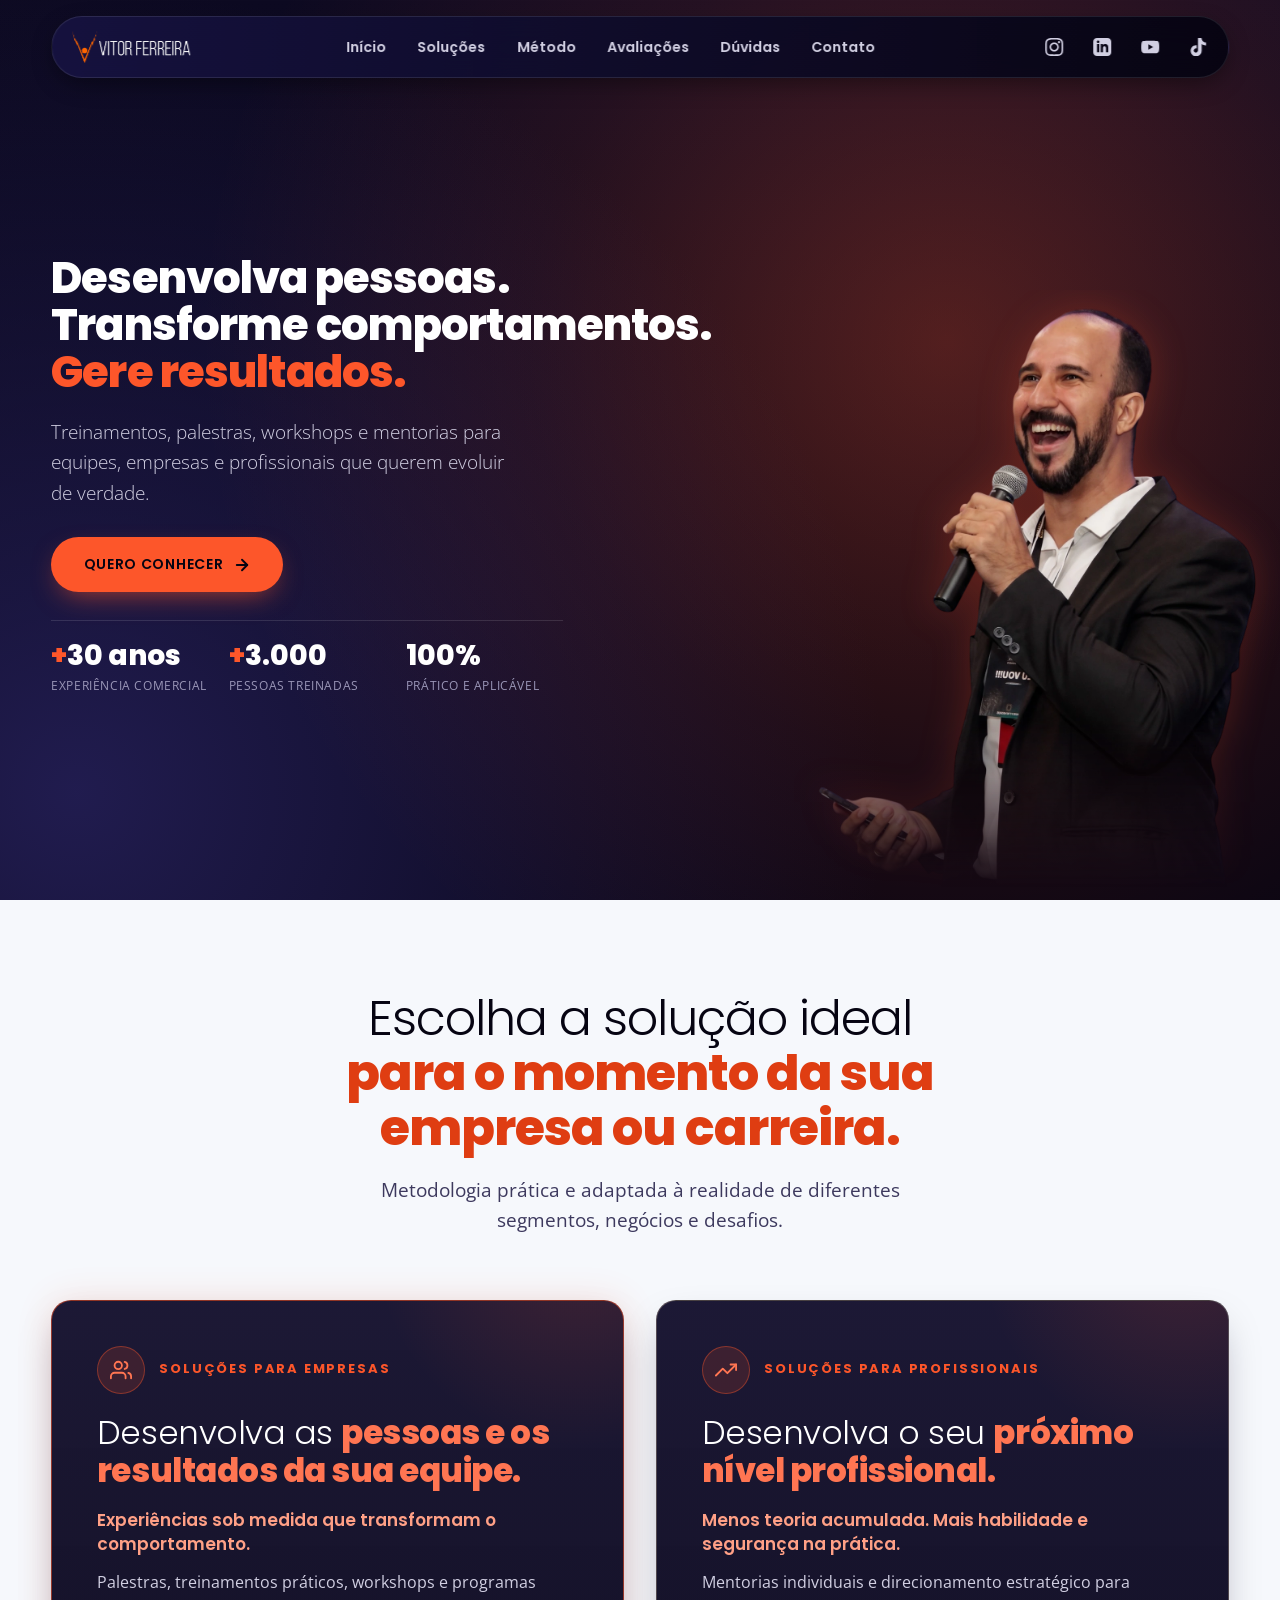
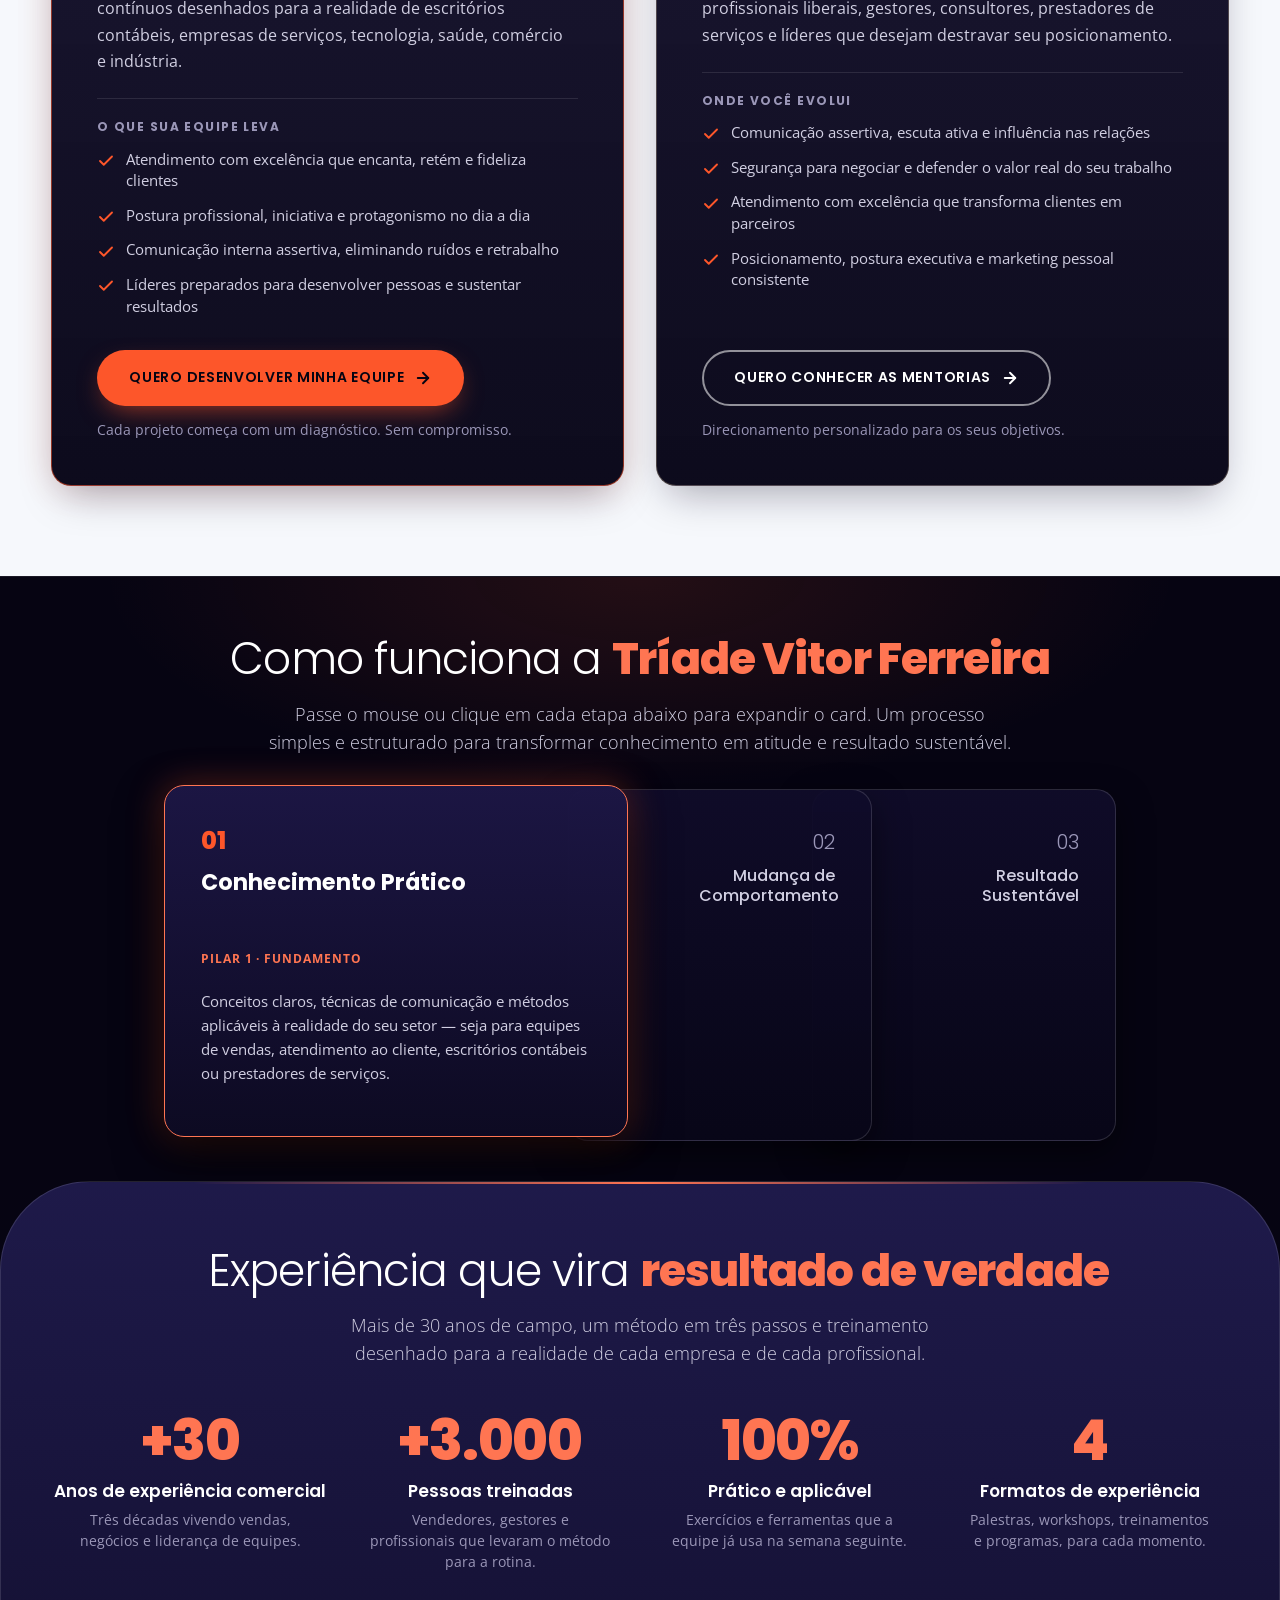
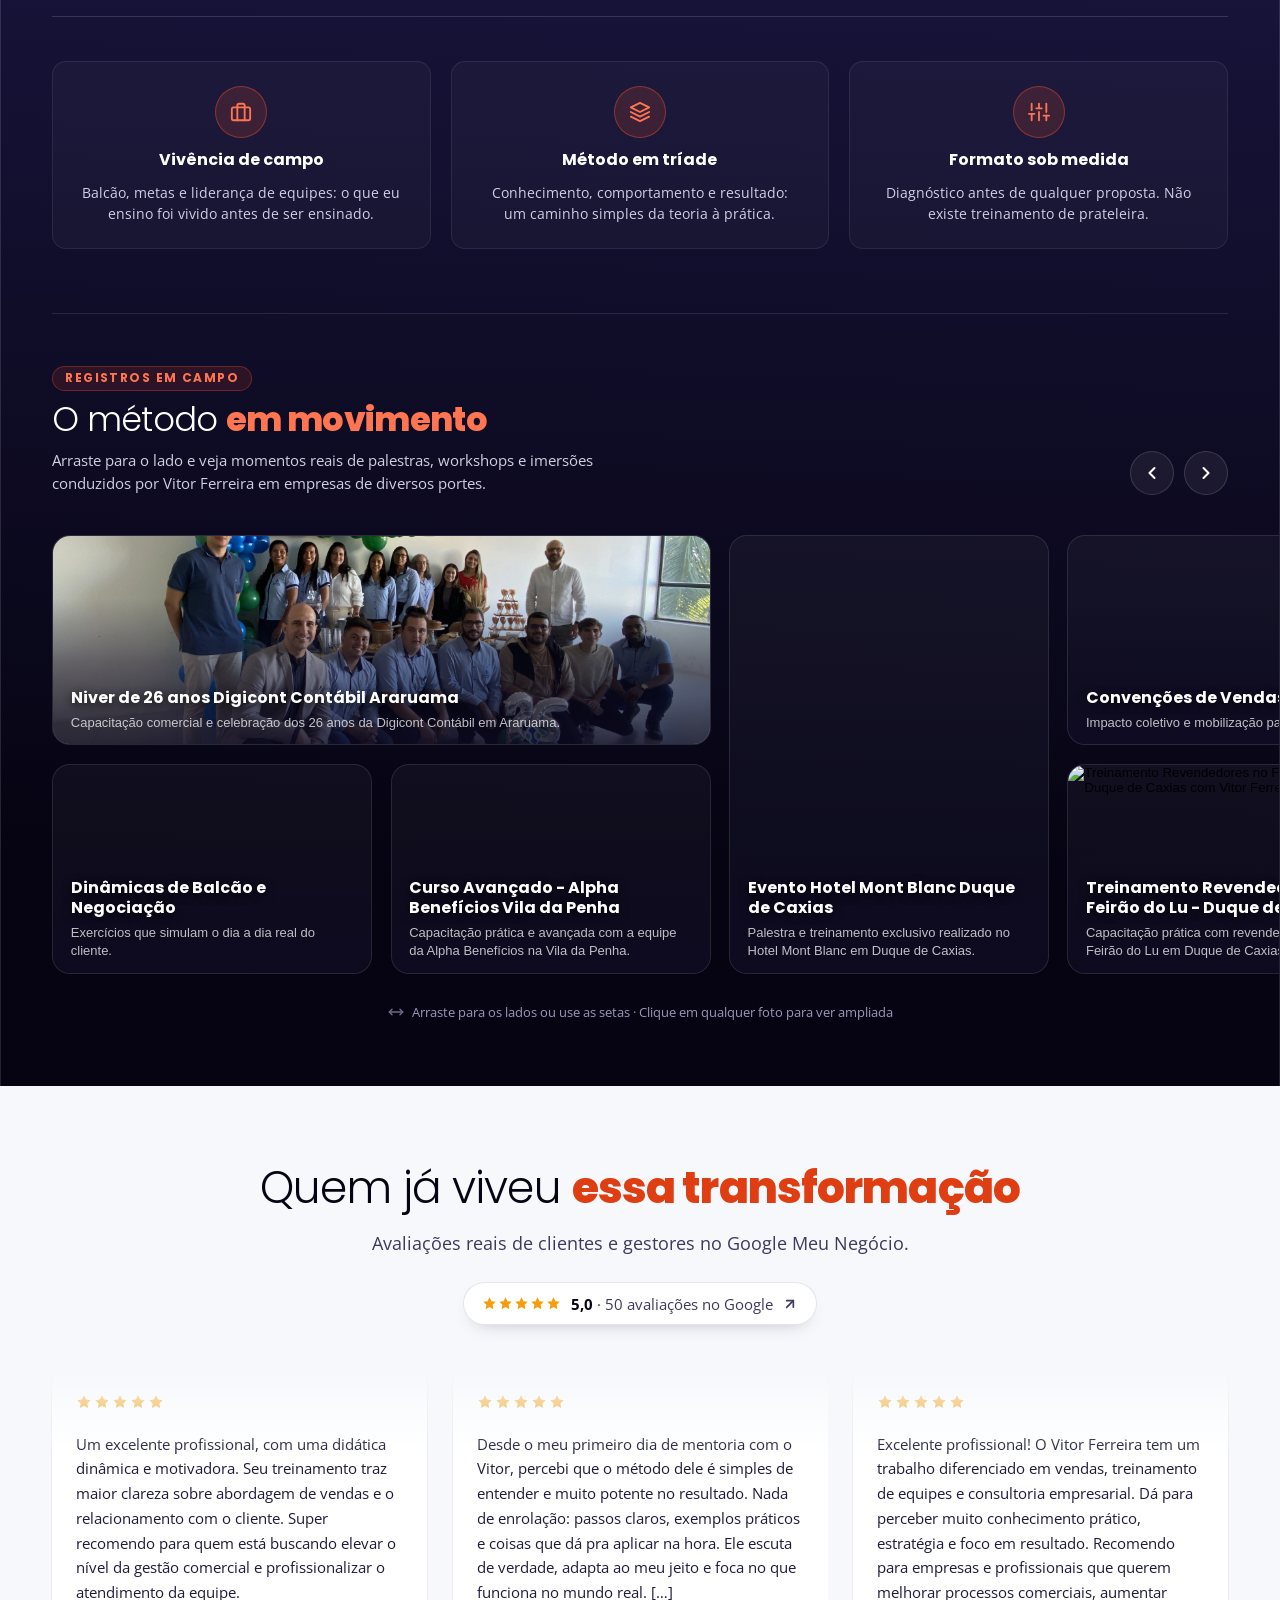
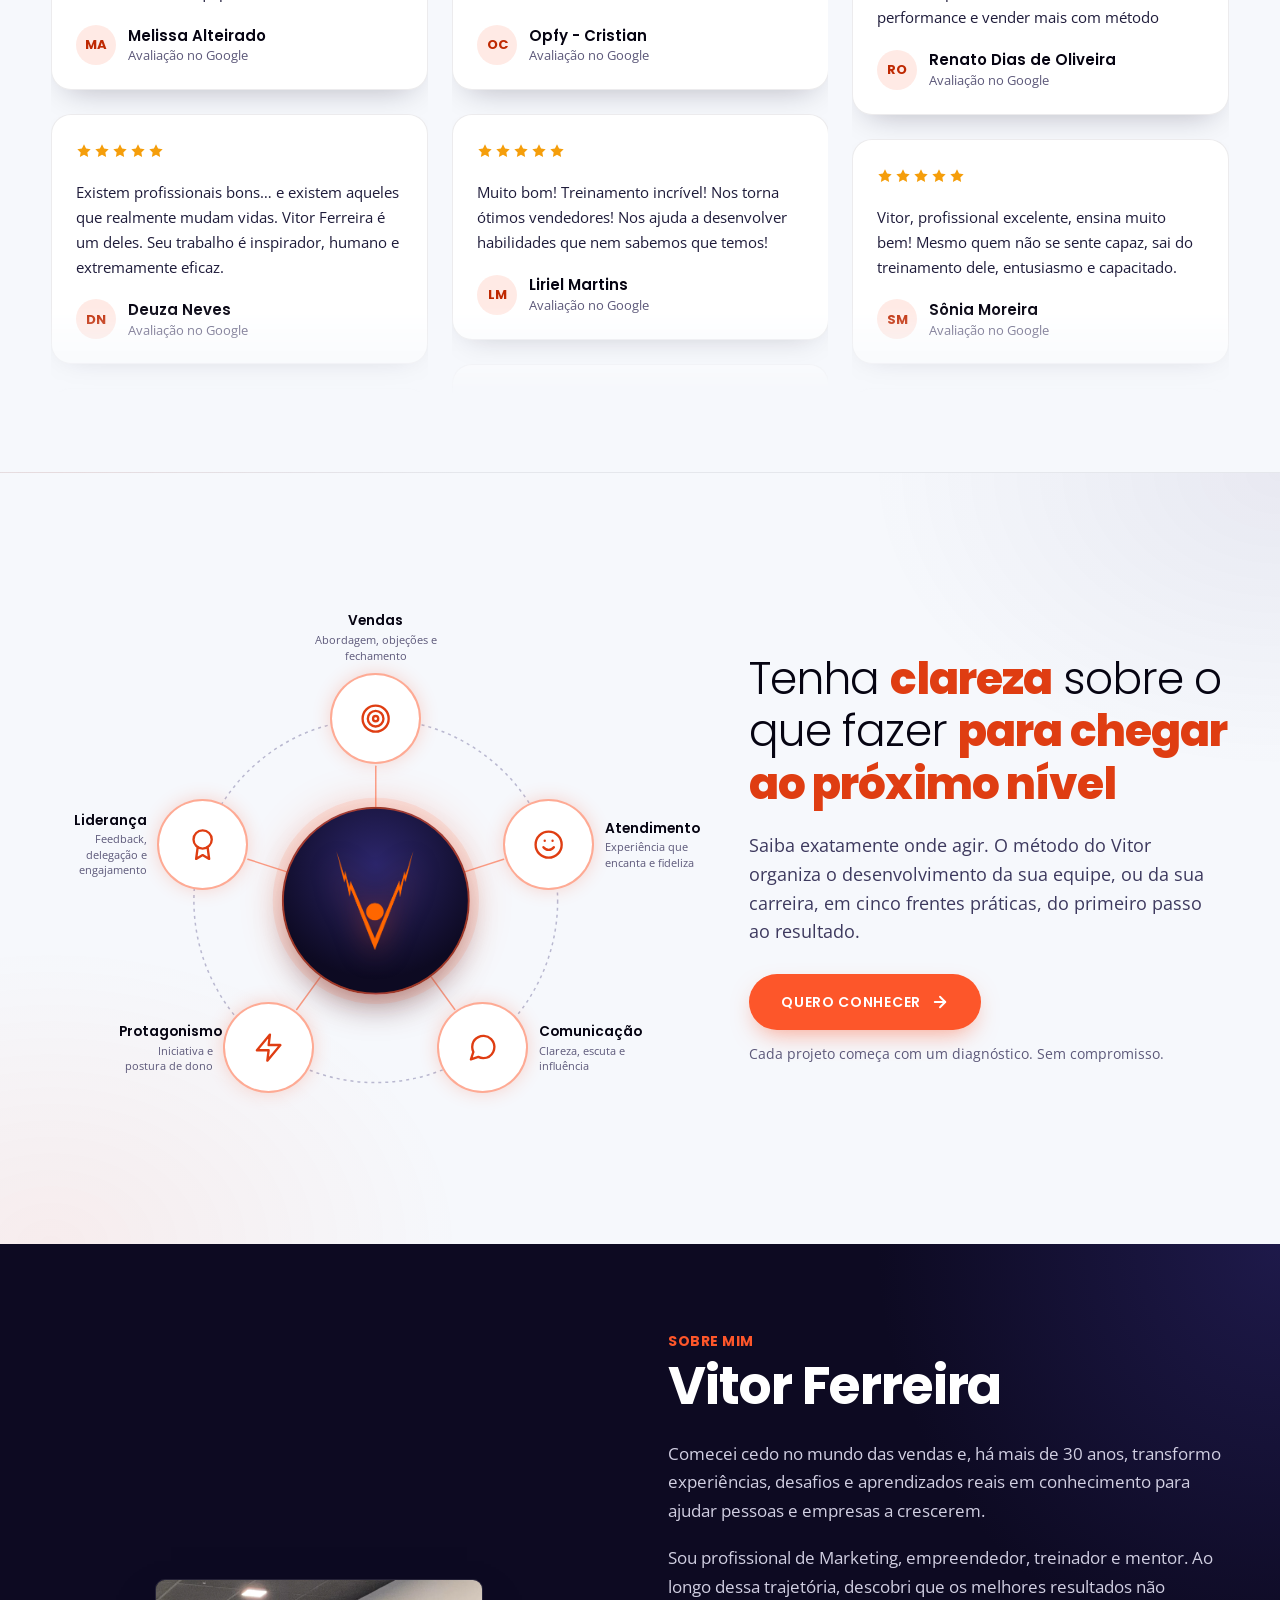
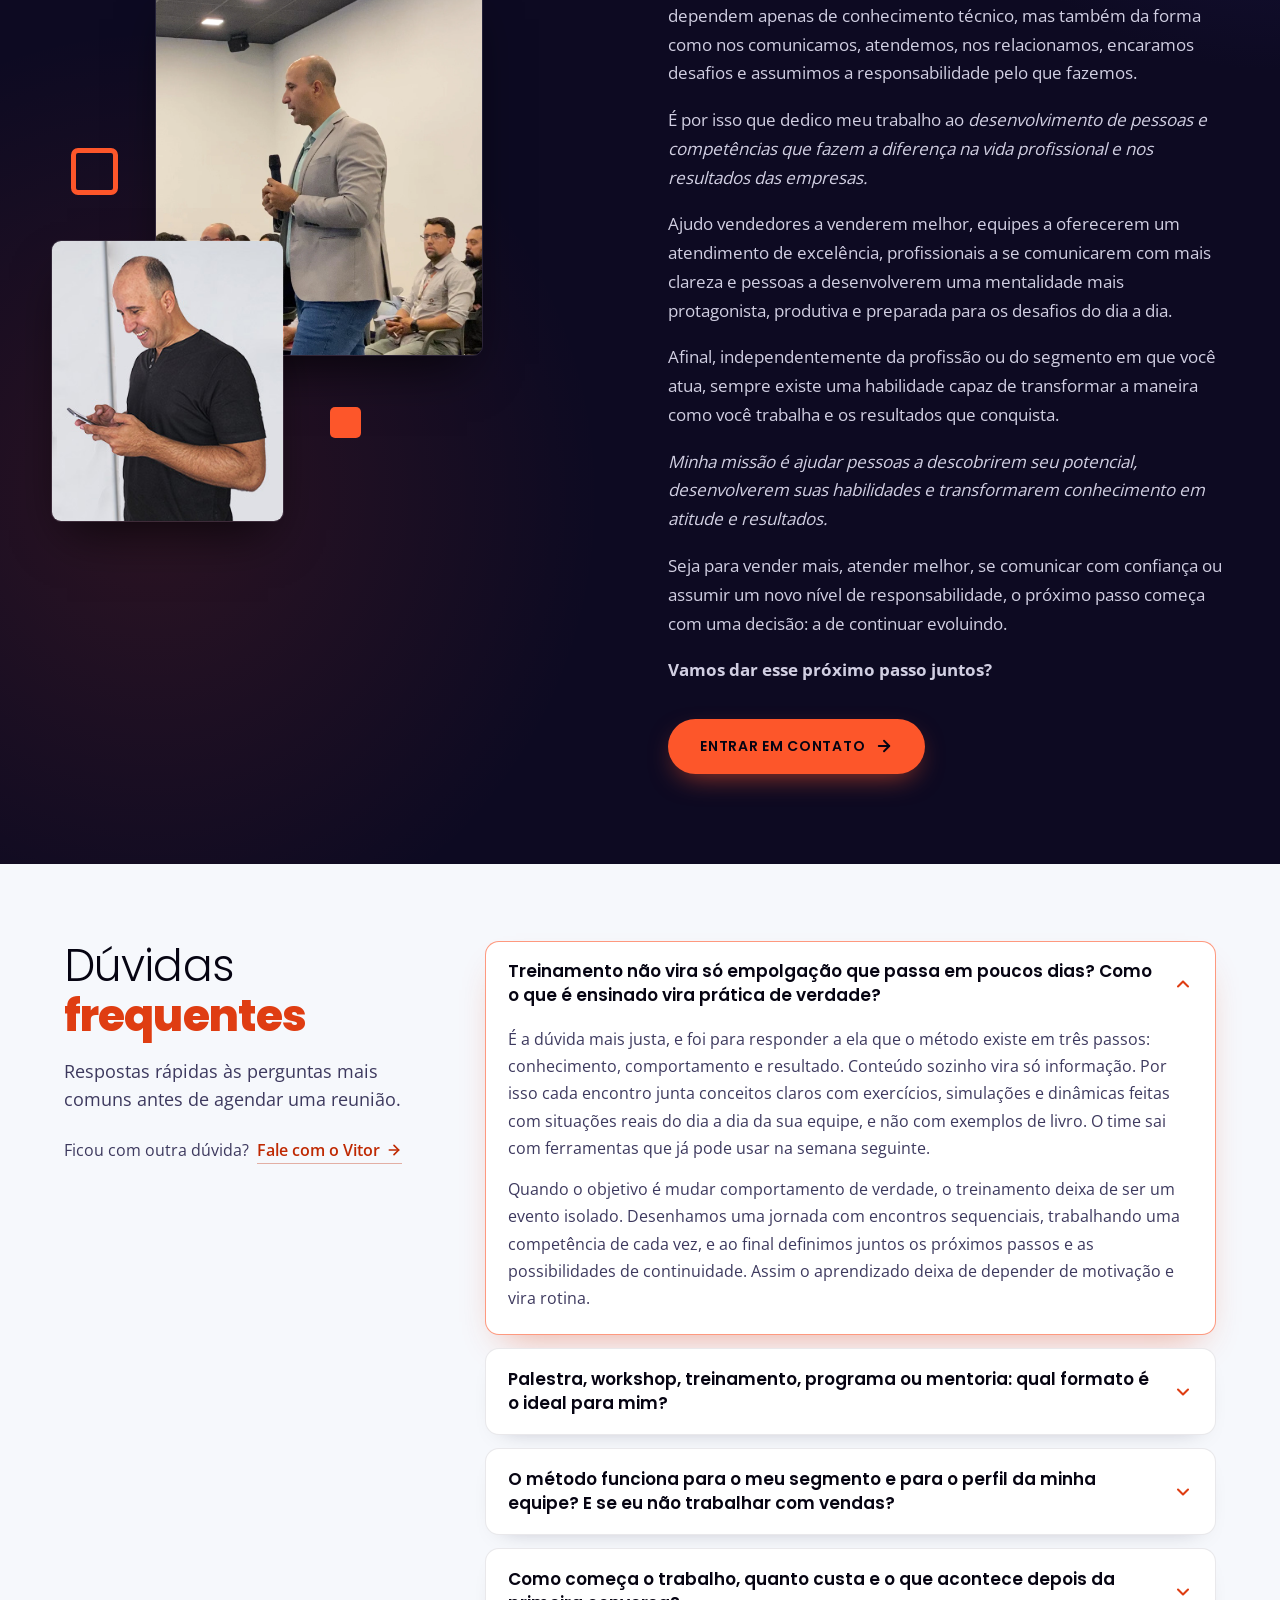
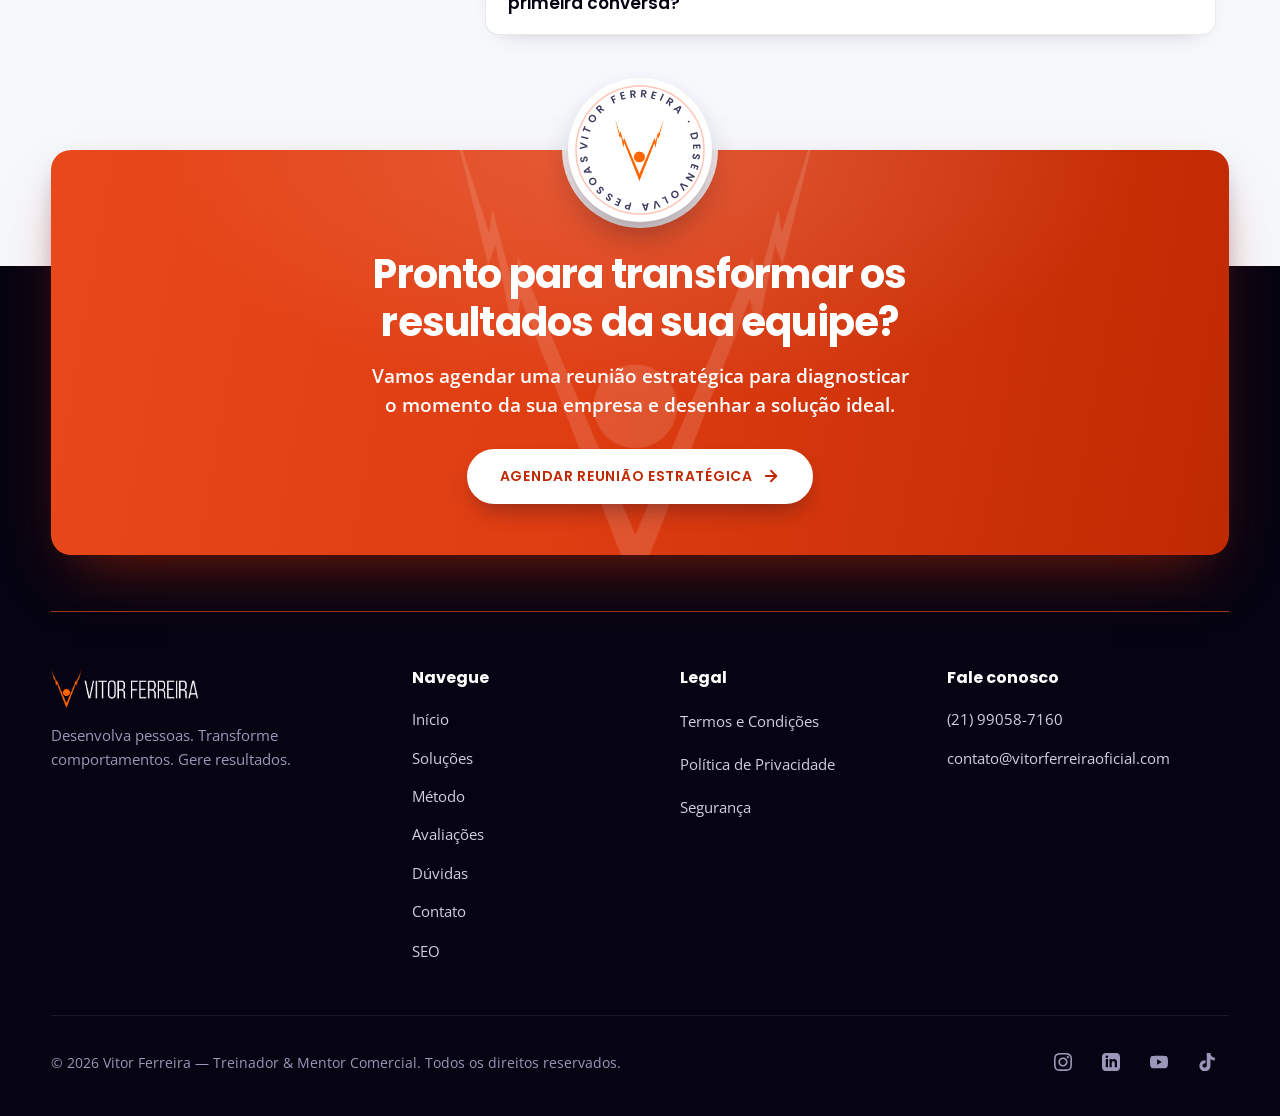
==== commit 59aa0ad6: "Hero menor, tríade acessível e galeria com textos alternativos revisados Hero: foto do Vitor um pouc" ====
--- a/index.html
+++ b/index.html
@@ -480,9 +480,10 @@
       .hero__inner { justify-content: center; min-height: 100svh; }
       .hero__media {
         position: absolute; right: 0; bottom: 0; margin: 0;
-        width: clamp(21rem, 42vw, 41rem);
-        max-height: 94svh;
+        width: clamp(20rem, 38vw, 36rem);
+        max-height: 85svh;
       }
+      .hero__photo { object-position: right bottom; }
       .hero__copy {
         margin: 0; max-width: min(55vw, 42rem); width: 100%;
         padding: 7rem var(--gutter) 4rem;
@@ -1845,9 +1846,9 @@
           </p>
         </header>
 
-        <ul class="vf-process-stack sol-reveal" id="process-stack" role="list">
+        <div class="vf-process-stack sol-reveal" id="process-stack" role="region" aria-label="A Tríade Prática: passos da metodologia">
           <!-- Passo 1: Conhecimento -->
-          <li class="vf-process-card active" data-step="1" tabindex="0" role="button" aria-expanded="true">
+          <div class="vf-process-card active" data-step="1" tabindex="0" role="button" aria-expanded="true" aria-label="Passo 1: Conhecimento Prático">
             <div class="top">
               <span class="step-num">01</span>
               <p class="title">Conhecimento Prático</p>
@@ -1856,10 +1857,10 @@
               <span class="tag-pill">Pilar 1 · Fundamento</span>
               <p class="description">Conceitos claros, técnicas de comunicação e métodos aplicáveis à realidade do seu setor — seja para equipes de vendas, atendimento ao cliente, escritórios contábeis ou prestadores de serviços.</p>
             </div>
-          </li>
+          </div>
 
           <!-- Passo 2: Comportamento -->
-          <li class="vf-process-card" data-step="2" tabindex="0" role="button" aria-expanded="false">
+          <div class="vf-process-card" data-step="2" tabindex="0" role="button" aria-expanded="false" aria-label="Passo 2: Mudança de Comportamento">
             <div class="top">
               <span class="step-num">02</span>
               <p class="title">Mudança de Comportamento</p>
@@ -1868,10 +1869,10 @@
               <span class="tag-pill">Pilar 2 · Transformação</span>
               <p class="description">Desenvolvimento de postura profissional, escuta ativa, iniciativa, inteligência emocional e compromisso genuíno com a satisfação do cliente e com o sucesso da empresa.</p>
             </div>
-          </li>
+          </div>
 
           <!-- Passo 3: Resultado -->
-          <li class="vf-process-card" data-step="3" tabindex="0" role="button" aria-expanded="false">
+          <div class="vf-process-card" data-step="3" tabindex="0" role="button" aria-expanded="false" aria-label="Passo 3: Resultado Sustentável">
             <div class="top">
               <span class="step-num">03</span>
               <p class="title">Resultado Sustentável</p>
@@ -1880,8 +1881,8 @@
               <span class="tag-pill">Pilar 3 · Evolução</span>
               <p class="description">Profissionais protagonistas, clientes fidelizados, processos de atendimento e negociação mais fluidos e crescimento sustentável para o negócio.</p>
             </div>
-          </li>
-        </ul>
+          </div>
+        </div>
 
       </div>
     </section>
@@ -1966,15 +1967,15 @@
               <div class="vf-bento-grid">
 
                 <!-- Item 1: Wide -->
-                <button type="button" class="vf-bento-card vf-bento-card--wide" data-gallery-item data-index="0" data-img="assets/galeria/IMG_7165.webp" data-title="Treinamentos In Company & Imersões" data-desc="Metodologia prática aplicada diretamente às dores e desafios da equipe comercial." aria-label="Ampliar foto: Treinamentos In Company & Imersões">
-                  <img class="vf-bento-card__img" src="assets/galeria/IMG_7165.webp" width="700" height="400" alt="Treinamento com auditório cheio e equipe participando ativamente" loading="lazy" decoding="async">
+                <button type="button" class="vf-bento-card vf-bento-card--wide" data-gallery-item data-index="0" data-img="assets/galeria/IMG_7165.webp" data-title="Niver de 26 anos Digicont Contábil Araruama" data-desc="Capacitação comercial e celebração dos 26 anos da Digicont Contábil em Araruama." aria-label="Ampliar foto: Niver de 26 anos Digicont Contábil Araruama">
+                  <img class="vf-bento-card__img" style="object-position: center 68%;" src="assets/galeria/IMG_7165.webp" width="700" height="400" alt="Equipe reunida no Niver de 26 anos da Digicont Contábil em Araruama" loading="lazy" decoding="async">
                   <div class="vf-bento-card__overlay" aria-hidden="true"></div>
                   <span class="vf-bento-card__zoom" aria-hidden="true">
                     <svg width="15" height="15" viewBox="0 0 24 24" fill="none" stroke="currentColor" stroke-width="2.5" stroke-linecap="round" stroke-linejoin="round"><polyline points="15 3 21 3 21 9"/><polyline points="9 21 3 21 3 15"/><line x1="21" y1="3" x2="14" y2="10"/><line x1="3" y1="21" x2="10" y2="14"/></svg>
                   </span>
                   <div class="vf-bento-card__content">
-                    <h4 class="vf-bento-card__title">Treinamentos In Company & Imersões</h4>
-                    <p class="vf-bento-card__desc">Metodologia prática aplicada diretamente às dores e desafios da equipe comercial.</p>
+                    <h4 class="vf-bento-card__title">Niver de 26 anos Digicont Contábil Araruama</h4>
+                    <p class="vf-bento-card__desc">Capacitação comercial e celebração dos 26 anos da Digicont Contábil em Araruama.</p>
                   </div>
                 </button>
 
@@ -1992,28 +1993,28 @@
                 </button>
 
                 <!-- Item 3: Normal -->
-                <button type="button" class="vf-bento-card vf-bento-card--normal" data-gallery-item data-index="2" data-img="assets/galeria/IMG_4521.webp" data-title="Atendimento de Excelência" data-desc="Construção de processos focados na experiência do consumidor." aria-label="Ampliar foto: Atendimento de Excelência">
-                  <img class="vf-bento-card__img" src="assets/galeria/IMG_4521.webp" width="400" height="300" alt="Participantes com cadernos e materiais anotando insights do treinamento" loading="lazy" decoding="async">
+                <button type="button" class="vf-bento-card vf-bento-card--normal" data-gallery-item data-index="2" data-img="assets/galeria/IMG_3123.webp" data-title="Curso Avançado - Alpha Benefícios Vila da Penha" data-desc="Capacitação prática e avançada com a equipe da Alpha Benefícios na Vila da Penha." aria-label="Ampliar foto: Curso Avançado - Alpha Benefícios Vila da Penha">
+                  <img class="vf-bento-card__img" src="assets/galeria/IMG_3123.webp" width="400" height="300" alt="Treinamento Curso Avançado na Alpha Benefícios Vila da Penha" style="object-position: center 70%;" loading="lazy" decoding="async">
                   <div class="vf-bento-card__overlay" aria-hidden="true"></div>
                   <span class="vf-bento-card__zoom" aria-hidden="true">
                     <svg width="15" height="15" viewBox="0 0 24 24" fill="none" stroke="currentColor" stroke-width="2.5" stroke-linecap="round" stroke-linejoin="round"><polyline points="15 3 21 3 21 9"/><polyline points="9 21 3 21 3 15"/><line x1="21" y1="3" x2="14" y2="10"/><line x1="3" y1="21" x2="10" y2="14"/></svg>
                   </span>
                   <div class="vf-bento-card__content">
-                    <h4 class="vf-bento-card__title">Atendimento de Excelência</h4>
-                    <p class="vf-bento-card__desc">Construção de processos focados na experiência do cliente.</p>
+                    <h4 class="vf-bento-card__title">Curso Avançado - Alpha Benefícios Vila da Penha</h4>
+                    <p class="vf-bento-card__desc">Capacitação prática e avançada com a equipe da Alpha Benefícios na Vila da Penha.</p>
                   </div>
                 </button>
 
                 <!-- Item 4: Tall -->
-                <button type="button" class="vf-bento-card vf-bento-card--tall" data-gallery-item data-index="3" data-img="assets/galeria/IMG_0262.webp" data-title="Vitor Ferreira no Palco" data-desc="Mais de 30 anos de bagagem compartilhados com clareza, energia e didática envolvente." aria-label="Ampliar foto: Vitor Ferreira no Palco">
-                  <img class="vf-bento-card__img" src="assets/galeria/IMG_0262.webp" width="450" height="600" alt="Vitor Ferreira ministrando palestra no palco com microfone na mão" loading="lazy" decoding="async">
+                <button type="button" class="vf-bento-card vf-bento-card--tall" data-gallery-item data-index="3" data-img="assets/galeria/IMG_0606.webp" data-title="Evento Hotel Mont Blanc Duque de Caxias" data-desc="Palestra e treinamento exclusivo realizado no Hotel Mont Blanc em Duque de Caxias." aria-label="Ampliar foto: Evento Hotel Mont Blanc Duque de Caxias">
+                  <img class="vf-bento-card__img" src="assets/galeria/IMG_0606.webp" width="450" height="600" alt="Vitor Ferreira no Evento Hotel Mont Blanc Duque de Caxias" loading="lazy" decoding="async">
                   <div class="vf-bento-card__overlay" aria-hidden="true"></div>
                   <span class="vf-bento-card__zoom" aria-hidden="true">
                     <svg width="15" height="15" viewBox="0 0 24 24" fill="none" stroke="currentColor" stroke-width="2.5" stroke-linecap="round" stroke-linejoin="round"><polyline points="15 3 21 3 21 9"/><polyline points="9 21 3 21 3 15"/><line x1="21" y1="3" x2="14" y2="10"/><line x1="3" y1="21" x2="10" y2="14"/></svg>
                   </span>
                   <div class="vf-bento-card__content">
-                    <h4 class="vf-bento-card__title">Vitor Ferreira no Palco</h4>
-                    <p class="vf-bento-card__desc">Mais de 30 anos de bagagem compartilhados com energia e clareza.</p>
+                    <h4 class="vf-bento-card__title">Evento Hotel Mont Blanc Duque de Caxias</h4>
+                    <p class="vf-bento-card__desc">Palestra e treinamento exclusivo realizado no Hotel Mont Blanc em Duque de Caxias.</p>
                   </div>
                 </button>
 
@@ -2031,15 +2032,15 @@
                 </button>
 
                 <!-- Item 6: Normal -->
-                <button type="button" class="vf-bento-card vf-bento-card--normal" data-gallery-item data-index="5" data-img="assets/galeria/IMG_4524.webp" data-title="Alinhamento e Trabalho em Equipe" data-desc="Troca ativa e exercícios colaborativos que integram áreas e pessoas." aria-label="Ampliar foto: Alinhamento e Trabalho em Equipe">
-                  <img class="vf-bento-card__img" src="assets/galeria/IMG_4524.webp" width="400" height="300" alt="Colaboradores interagindo e sorrindo durante dinâmica de capacitação" loading="lazy" decoding="async">
+                <button type="button" class="vf-bento-card vf-bento-card--normal" data-gallery-item data-index="5" data-img="assets/galeria/IMG_4902.webp" data-title="Treinamento Revendedores - Feirão do Lu - Duque de Caxias" data-desc="Capacitação prática com revendedores no Feirão do Lu em Duque de Caxias." aria-label="Ampliar foto: Treinamento Revendedores - Feirão do Lu - Duque de Caxias">
+                  <img class="vf-bento-card__img" src="assets/galeria/IMG_4902.webp" width="400" height="300" alt="Treinamento Revendedores no Feirão do Lu Duque de Caxias com Vitor Ferreira" loading="lazy" decoding="async">
                   <div class="vf-bento-card__overlay" aria-hidden="true"></div>
                   <span class="vf-bento-card__zoom" aria-hidden="true">
                     <svg width="15" height="15" viewBox="0 0 24 24" fill="none" stroke="currentColor" stroke-width="2.5" stroke-linecap="round" stroke-linejoin="round"><polyline points="15 3 21 3 21 9"/><polyline points="9 21 3 21 3 15"/><line x1="21" y1="3" x2="14" y2="10"/><line x1="3" y1="21" x2="10" y2="14"/></svg>
                   </span>
                   <div class="vf-bento-card__content">
-                    <h4 class="vf-bento-card__title">Alinhamento e Trabalho em Equipe</h4>
-                    <p class="vf-bento-card__desc">Troca ativa e exercícios colaborativos.</p>
+                    <h4 class="vf-bento-card__title">Treinamento Revendedores - Feirão do Lu - Duque de Caxias</h4>
+                    <p class="vf-bento-card__desc">Capacitação prática com revendedores no Feirão do Lu em Duque de Caxias.</p>
                   </div>
                 </button>
 
@@ -2057,34 +2058,34 @@
                 </button>
 
                 <!-- Item 8: Tall -->
-                <button type="button" class="vf-bento-card vf-bento-card--tall" data-gallery-item data-index="7" data-img="assets/galeria/IMG_4174.webp" data-title="Comunicação e Oratória Assertiva" data-desc="Técnicas de presença, argumentação e segurança para fechar vendas." aria-label="Ampliar foto: Comunicação e Oratória Assertiva">
-                  <img class="vf-bento-card__img" src="assets/galeria/IMG_4174.webp" width="450" height="600" alt="Vitor Ferreira apontando e enfatizando conceito importante para a equipe" loading="lazy" decoding="async">
+                <button type="button" class="vf-bento-card vf-bento-card--tall" data-gallery-item data-index="7" data-img="assets/galeria/IMG_4174.webp" data-title="Palestra - Hábitos de Sucesso - Dia da Autossuficiência Instituto Madureira" data-desc="Palestra de alta energia e aplicação prática sobre hábitos de sucesso no Instituto Madureira." aria-label="Ampliar foto: Palestra - Hábitos de Sucesso - Dia da Autossuficiência Instituto Madureira">
+                  <img class="vf-bento-card__img" src="assets/galeria/IMG_4174.webp" width="450" height="600" alt="Palestra Hábitos de Sucesso no Dia da Autossuficiência no Instituto Madureira" style="object-position: center 75%;" loading="lazy" decoding="async">
                   <div class="vf-bento-card__overlay" aria-hidden="true"></div>
                   <span class="vf-bento-card__zoom" aria-hidden="true">
                     <svg width="15" height="15" viewBox="0 0 24 24" fill="none" stroke="currentColor" stroke-width="2.5" stroke-linecap="round" stroke-linejoin="round"><polyline points="15 3 21 3 21 9"/><polyline points="9 21 3 21 3 15"/><line x1="21" y1="3" x2="14" y2="10"/><line x1="3" y1="21" x2="10" y2="14"/></svg>
                   </span>
                   <div class="vf-bento-card__content">
-                    <h4 class="vf-bento-card__title">Comunicação e Oratória Assertiva</h4>
-                    <p class="vf-bento-card__desc">Técnicas de presença, postura e segurança para negociar.</p>
+                    <h4 class="vf-bento-card__title">Palestra - Hábitos de Sucesso - Dia da Autossuficiência Instituto Madureira</h4>
+                    <p class="vf-bento-card__desc">Palestra de alta energia sobre hábitos e resultados no Instituto Madureira.</p>
                   </div>
                 </button>
 
                 <!-- Item 9: Wide -->
-                <button type="button" class="vf-bento-card vf-bento-card--wide" data-gallery-item data-index="8" data-img="assets/galeria/IMG_5625.webp" data-title="Equipes Transformadas e Engajadas" data-desc="Celebração e entrega de resultados práticos após as etapas do método." aria-label="Ampliar foto: Equipes Transformadas e Engajadas">
-                  <img class="vf-bento-card__img" src="assets/galeria/IMG_5625.webp" width="700" height="400" alt="Foto oficial do grupo de treinamento reunido com Vitor Ferreira" loading="lazy" decoding="async">
+                <button type="button" class="vf-bento-card vf-bento-card--wide" data-gallery-item data-index="8" data-img="assets/galeria/IMG_8846.webp" data-title="Treinamento Intensivo de Vendas - Grupo Hinode - Worldwide Barra da Tijuca" data-desc="Treinamento intensivo de vendas realizado com a equipe do Grupo Hinode no Worldwide na Barra da Tijuca." aria-label="Ampliar foto: Treinamento Intensivo de Vendas - Grupo Hinode - Worldwide Barra da Tijuca">
+                  <img class="vf-bento-card__img" src="assets/galeria/IMG_8846.webp" width="700" height="400" alt="Treinamento Intensivo de Vendas no Grupo Hinode Worldwide Barra da Tijuca com Vitor Ferreira" loading="lazy" decoding="async">
                   <div class="vf-bento-card__overlay" aria-hidden="true"></div>
                   <span class="vf-bento-card__zoom" aria-hidden="true">
                     <svg width="15" height="15" viewBox="0 0 24 24" fill="none" stroke="currentColor" stroke-width="2.5" stroke-linecap="round" stroke-linejoin="round"><polyline points="15 3 21 3 21 9"/><polyline points="9 21 3 21 3 15"/><line x1="21" y1="3" x2="14" y2="10"/><line x1="3" y1="21" x2="10" y2="14"/></svg>
                   </span>
                   <div class="vf-bento-card__content">
-                    <h4 class="vf-bento-card__title">Equipes Transformadas e Engajadas</h4>
-                    <p class="vf-bento-card__desc">Sensação de conquista e ferramentas prontas para aplicar na rotina.</p>
+                    <h4 class="vf-bento-card__title">Treinamento Intensivo de Vendas - Grupo Hinode - Worldwide Barra da Tijuca</h4>
+                    <p class="vf-bento-card__desc">Treinamento intensivo com a equipe do Grupo Hinode no Worldwide Barra da Tijuca.</p>
                   </div>
                 </button>
 
                 <!-- Item 10: Normal -->
-                <button type="button" class="vf-bento-card vf-bento-card--normal" data-gallery-item data-index="9" data-img="assets/galeria/IMG_5845.webp" data-title="Workshops Mão na Massa" data-desc="Menos teoria abstrata, mais ferramentas que a equipe usa na segunda-feira." aria-label="Ampliar foto: Workshops Mão na Massa">
-                  <img class="vf-bento-card__img" src="assets/galeria/IMG_5845.webp" width="400" height="300" alt="Material de apoio e folhas de exercícios práticos na mesa de reunião" loading="lazy" decoding="async">
+                <button type="button" class="vf-bento-card vf-bento-card--normal" data-gallery-item data-index="9" data-img="assets/galeria/IMG_4524.webp" data-title="Workshops Mão na Massa" data-desc="Menos teoria abstrata, mais ferramentas que a equipe usa na segunda-feira." aria-label="Ampliar foto: Workshops Mão na Massa">
+                  <img class="vf-bento-card__img" src="assets/galeria/IMG_4524.webp" width="400" height="300" alt="Dinâmica prática e exercícios em treinamento com Vitor Ferreira" loading="lazy" decoding="async">
                   <div class="vf-bento-card__overlay" aria-hidden="true"></div>
                   <span class="vf-bento-card__zoom" aria-hidden="true">
                     <svg width="15" height="15" viewBox="0 0 24 24" fill="none" stroke="currentColor" stroke-width="2.5" stroke-linecap="round" stroke-linejoin="round"><polyline points="15 3 21 3 21 9"/><polyline points="9 21 3 21 3 15"/><line x1="21" y1="3" x2="14" y2="10"/><line x1="3" y1="21" x2="10" y2="14"/></svg>
@@ -2097,7 +2098,7 @@
 
                 <!-- Item 11: Wide -->
                 <button type="button" class="vf-bento-card vf-bento-card--wide" data-gallery-item data-index="10" data-img="assets/galeria/IMG_6512.webp" data-title="Visão Panorâmica da Experiência" data-desc="Ambientes imersivos desenhados para aprendizado rápido e duradouro." aria-label="Ampliar foto: Visão Panorâmica da Experiência">
-                  <img class="vf-bento-card__img" src="assets/galeria/IMG_6512.webp" width="700" height="400" alt="Visão panorâmica da plateia atenta e focada durante treinamento" loading="lazy" decoding="async">
+                  <img class="vf-bento-card__img" src="assets/galeria/IMG_6512.webp" width="700" height="400" alt="Visão panorâmica da plateia com Vitor Ferreira" style="object-position: center 75%;" loading="lazy" decoding="async">
                   <div class="vf-bento-card__overlay" aria-hidden="true"></div>
                   <span class="vf-bento-card__zoom" aria-hidden="true">
                     <svg width="15" height="15" viewBox="0 0 24 24" fill="none" stroke="currentColor" stroke-width="2.5" stroke-linecap="round" stroke-linejoin="round"><polyline points="15 3 21 3 21 9"/><polyline points="9 21 3 21 3 15"/><line x1="21" y1="3" x2="14" y2="10"/><line x1="3" y1="21" x2="10" y2="14"/></svg>
@@ -2109,21 +2110,21 @@
                 </button>
 
                 <!-- Item 12: Tall -->
-                <button type="button" class="vf-bento-card vf-bento-card--tall" data-gallery-item data-index="11" data-img="assets/galeria/IMG_3123.webp" data-title="Mentoria Individual e em Grupo" data-desc="Acompanhamento detalhado para destravar competências e acelerar metas." aria-label="Ampliar foto: Mentoria Individual e em Grupo">
-                  <img class="vf-bento-card__img" src="assets/galeria/IMG_3123.webp" width="450" height="600" alt="Vitor conversando de perto com profissional em mentoria focada" loading="lazy" decoding="async">
+                <button type="button" class="vf-bento-card vf-bento-card--tall" data-gallery-item data-index="11" data-img="assets/galeria/IMG_0262.webp" data-title="Vitor Ferreira no Palco" data-desc="Mais de 30 anos de bagagem compartilhados com energia, autoridade e didática envolvente." aria-label="Ampliar foto: Vitor Ferreira no Palco">
+                  <img class="vf-bento-card__img" src="assets/galeria/IMG_0262.webp" width="450" height="600" alt="Vitor Ferreira ministrando palestra no palco com microfone na mão" loading="lazy" decoding="async">
                   <div class="vf-bento-card__overlay" aria-hidden="true"></div>
                   <span class="vf-bento-card__zoom" aria-hidden="true">
                     <svg width="15" height="15" viewBox="0 0 24 24" fill="none" stroke="currentColor" stroke-width="2.5" stroke-linecap="round" stroke-linejoin="round"><polyline points="15 3 21 3 21 9"/><polyline points="9 21 3 21 3 15"/><line x1="21" y1="3" x2="14" y2="10"/><line x1="3" y1="21" x2="10" y2="14"/></svg>
                   </span>
                   <div class="vf-bento-card__content">
-                    <h4 class="vf-bento-card__title">Mentoria Individual e em Grupo</h4>
-                    <p class="vf-bento-card__desc">Atenção próxima para desbloquear o potencial de cada profissional.</p>
+                    <h4 class="vf-bento-card__title">Vitor Ferreira no Palco</h4>
+                    <p class="vf-bento-card__desc">Mais de 30 anos de bagagem compartilhados com energia e autoridade.</p>
                   </div>
                 </button>
 
                 <!-- Item 13: Normal -->
                 <button type="button" class="vf-bento-card vf-bento-card--normal" data-gallery-item data-index="12" data-img="assets/galeria/IMG_0579.webp" data-title="Liderança de Alta Performance" data-desc="Feedback estruturado, metas claras e acompanhamento de rotina." aria-label="Ampliar foto: Liderança de Alta Performance">
-                  <img class="vf-bento-card__img" src="assets/galeria/IMG_0579.webp" width="400" height="300" alt="Momento de alinhamento com foco em liderança e metas" loading="lazy" decoding="async">
+                  <img class="vf-bento-card__img" src="assets/galeria/IMG_0579.webp" width="400" height="300" alt="Momento de alinhamento com foco em liderança e metas" style="object-position: center 50%;" loading="lazy" decoding="async">
                   <div class="vf-bento-card__overlay" aria-hidden="true"></div>
                   <span class="vf-bento-card__zoom" aria-hidden="true">
                     <svg width="15" height="15" viewBox="0 0 24 24" fill="none" stroke="currentColor" stroke-width="2.5" stroke-linecap="round" stroke-linejoin="round"><polyline points="15 3 21 3 21 9"/><polyline points="9 21 3 21 3 15"/><line x1="21" y1="3" x2="14" y2="10"/><line x1="3" y1="21" x2="10" y2="14"/></svg>
@@ -2135,21 +2136,21 @@
                 </button>
 
                 <!-- Item 14: Normal -->
-                <button type="button" class="vf-bento-card vf-bento-card--normal" data-gallery-item data-index="13" data-img="assets/galeria/IMG_0606.webp" data-title="Conexão Real com a Plateia" data-desc="Linguagem humana, empática e conectada à realidade de quem vende." aria-label="Ampliar foto: Conexão Real com a Plateia">
-                  <img class="vf-bento-card__img" src="assets/galeria/IMG_0606.webp" width="400" height="300" alt="Ambiente acolhedor e dinâmico com interação da equipe" loading="lazy" decoding="async">
+                <button type="button" class="vf-bento-card vf-bento-card--normal" data-gallery-item data-index="13" data-img="assets/galeria/IMG_5845.webp" data-title="Workshops & Aplicação Prática" data-desc="Troca ativa e exercícios colaborativos que integram áreas e pessoas." aria-label="Ampliar foto: Workshops & Aplicação Prática">
+                  <img class="vf-bento-card__img" src="assets/galeria/IMG_5845.webp" width="400" height="300" alt="Treinamento com equipe participando ativamente de workshop com Vitor Ferreira" loading="lazy" decoding="async">
                   <div class="vf-bento-card__overlay" aria-hidden="true"></div>
                   <span class="vf-bento-card__zoom" aria-hidden="true">
                     <svg width="15" height="15" viewBox="0 0 24 24" fill="none" stroke="currentColor" stroke-width="2.5" stroke-linecap="round" stroke-linejoin="round"><polyline points="15 3 21 3 21 9"/><polyline points="9 21 3 21 3 15"/><line x1="21" y1="3" x2="14" y2="10"/><line x1="3" y1="21" x2="10" y2="14"/></svg>
                   </span>
                   <div class="vf-bento-card__content">
-                    <h4 class="vf-bento-card__title">Conexão Real com a Plateia</h4>
-                    <p class="vf-bento-card__desc">Linguagem humana, empática e conectada à realidade.</p>
+                    <h4 class="vf-bento-card__title">Workshops & Aplicação Prática</h4>
+                    <p class="vf-bento-card__desc">Troca ativa e exercícios colaborativos.</p>
                   </div>
                 </button>
 
                 <!-- Item 15: Tall -->
                 <button type="button" class="vf-bento-card vf-bento-card--tall" data-gallery-item data-index="14" data-img="assets/galeria/IMG_6045.webp" data-title="Presença & Didática Envolvente" data-desc="O método em três passos: Conhecimento, Comportamento e Resultado." aria-label="Ampliar foto: Presença & Didática Envolvente">
-                  <img class="vf-bento-card__img" src="assets/galeria/IMG_6045.webp" width="450" height="600" alt="Vitor Ferreira palestrando com postura confiante e didática" loading="lazy" decoding="async">
+                  <img class="vf-bento-card__img" src="assets/galeria/IMG_6045.webp" width="450" height="600" alt="Vitor Ferreira palestrando com postura confiante e didática" style="object-position: center 65%;" loading="lazy" decoding="async">
                   <div class="vf-bento-card__overlay" aria-hidden="true"></div>
                   <span class="vf-bento-card__zoom" aria-hidden="true">
                     <svg width="15" height="15" viewBox="0 0 24 24" fill="none" stroke="currentColor" stroke-width="2.5" stroke-linecap="round" stroke-linejoin="round"><polyline points="15 3 21 3 21 9"/><polyline points="9 21 3 21 3 15"/><line x1="21" y1="3" x2="14" y2="10"/><line x1="3" y1="21" x2="10" y2="14"/></svg>
@@ -2162,7 +2163,7 @@
 
                 <!-- Item 16: Normal -->
                 <button type="button" class="vf-bento-card vf-bento-card--normal" data-gallery-item data-index="15" data-img="assets/galeria/IMG_7046.webp" data-title="Foco em Crescimento Sustentável" data-desc="Construção de processos de vendas sólidos e consistentes." aria-label="Ampliar foto: Foco em Crescimento Sustentável">
-                  <img class="vf-bento-card__img" src="assets/galeria/IMG_7046.webp" width="400" height="300" alt="Registro fotográfico em treinamento com equipe engajada" loading="lazy" decoding="async">
+                  <img class="vf-bento-card__img" src="assets/galeria/IMG_7046.webp" width="400" height="300" alt="Registro fotográfico em treinamento com equipe engajada" style="object-position: center 50%;" loading="lazy" decoding="async">
                   <div class="vf-bento-card__overlay" aria-hidden="true"></div>
                   <span class="vf-bento-card__zoom" aria-hidden="true">
                     <svg width="15" height="15" viewBox="0 0 24 24" fill="none" stroke="currentColor" stroke-width="2.5" stroke-linecap="round" stroke-linejoin="round"><polyline points="15 3 21 3 21 9"/><polyline points="9 21 3 21 3 15"/><line x1="21" y1="3" x2="14" y2="10"/><line x1="3" y1="21" x2="10" y2="14"/></svg>
@@ -2175,7 +2176,7 @@
 
                 <!-- Item 17: Normal -->
                 <button type="button" class="vf-bento-card vf-bento-card--normal" data-gallery-item data-index="16" data-img="assets/galeria/IMG_4766.webp" data-title="Cultura Comercial Fortalecida" data-desc="Vendedores conscientes de seu papel e do valor que geram para os clientes." aria-label="Ampliar foto: Cultura Comercial Fortalecida">
-                  <img class="vf-bento-card__img" src="assets/galeria/IMG_4766.webp" width="400" height="300" alt="Equipe atenta durante encerramento de programa de capacitação" loading="lazy" decoding="async">
+                  <img class="vf-bento-card__img" src="assets/galeria/IMG_4766.webp" width="400" height="300" alt="Equipe atenta durante encerramento de programa de capacitação" style="object-position: center 60%;" loading="lazy" decoding="async">
                   <div class="vf-bento-card__overlay" aria-hidden="true"></div>
                   <span class="vf-bento-card__zoom" aria-hidden="true">
                     <svg width="15" height="15" viewBox="0 0 24 24" fill="none" stroke="currentColor" stroke-width="2.5" stroke-linecap="round" stroke-linejoin="round"><polyline points="15 3 21 3 21 9"/><polyline points="9 21 3 21 3 15"/><line x1="21" y1="3" x2="14" y2="10"/><line x1="3" y1="21" x2="10" y2="14"/></svg>
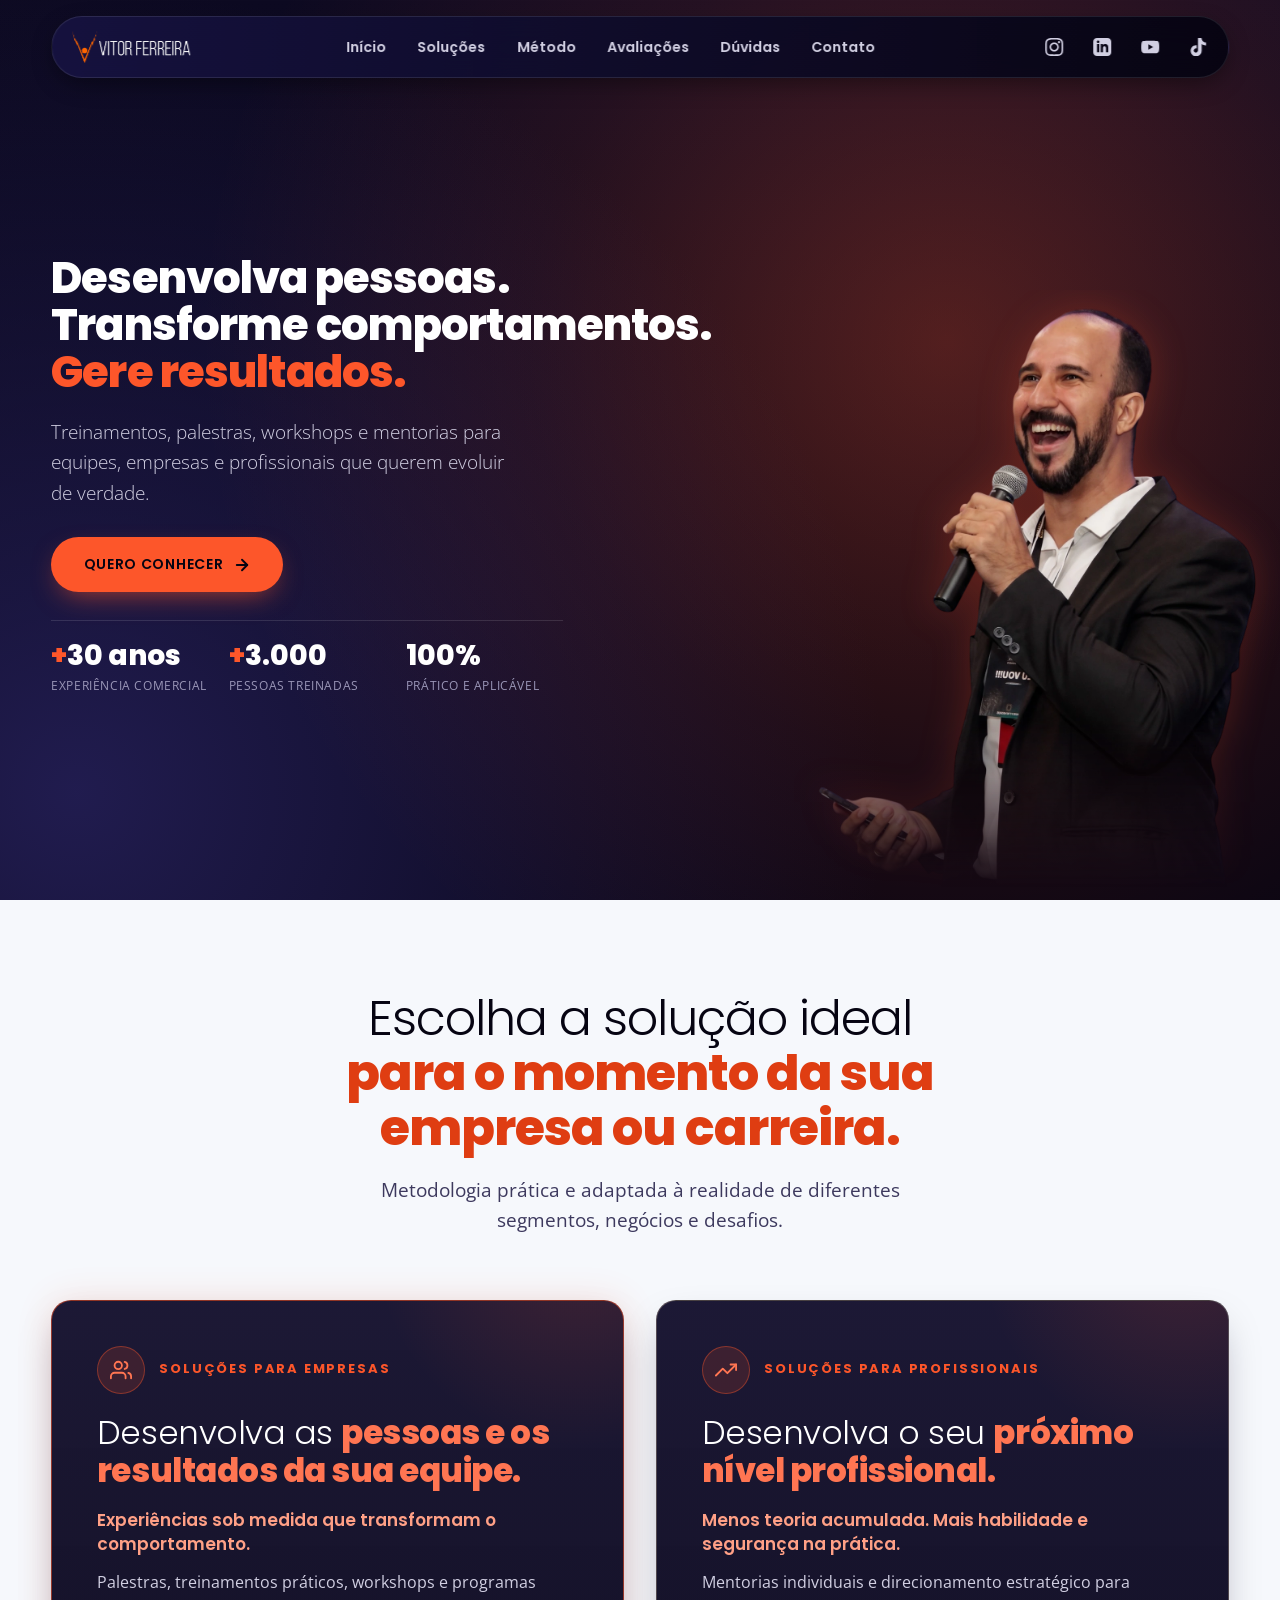
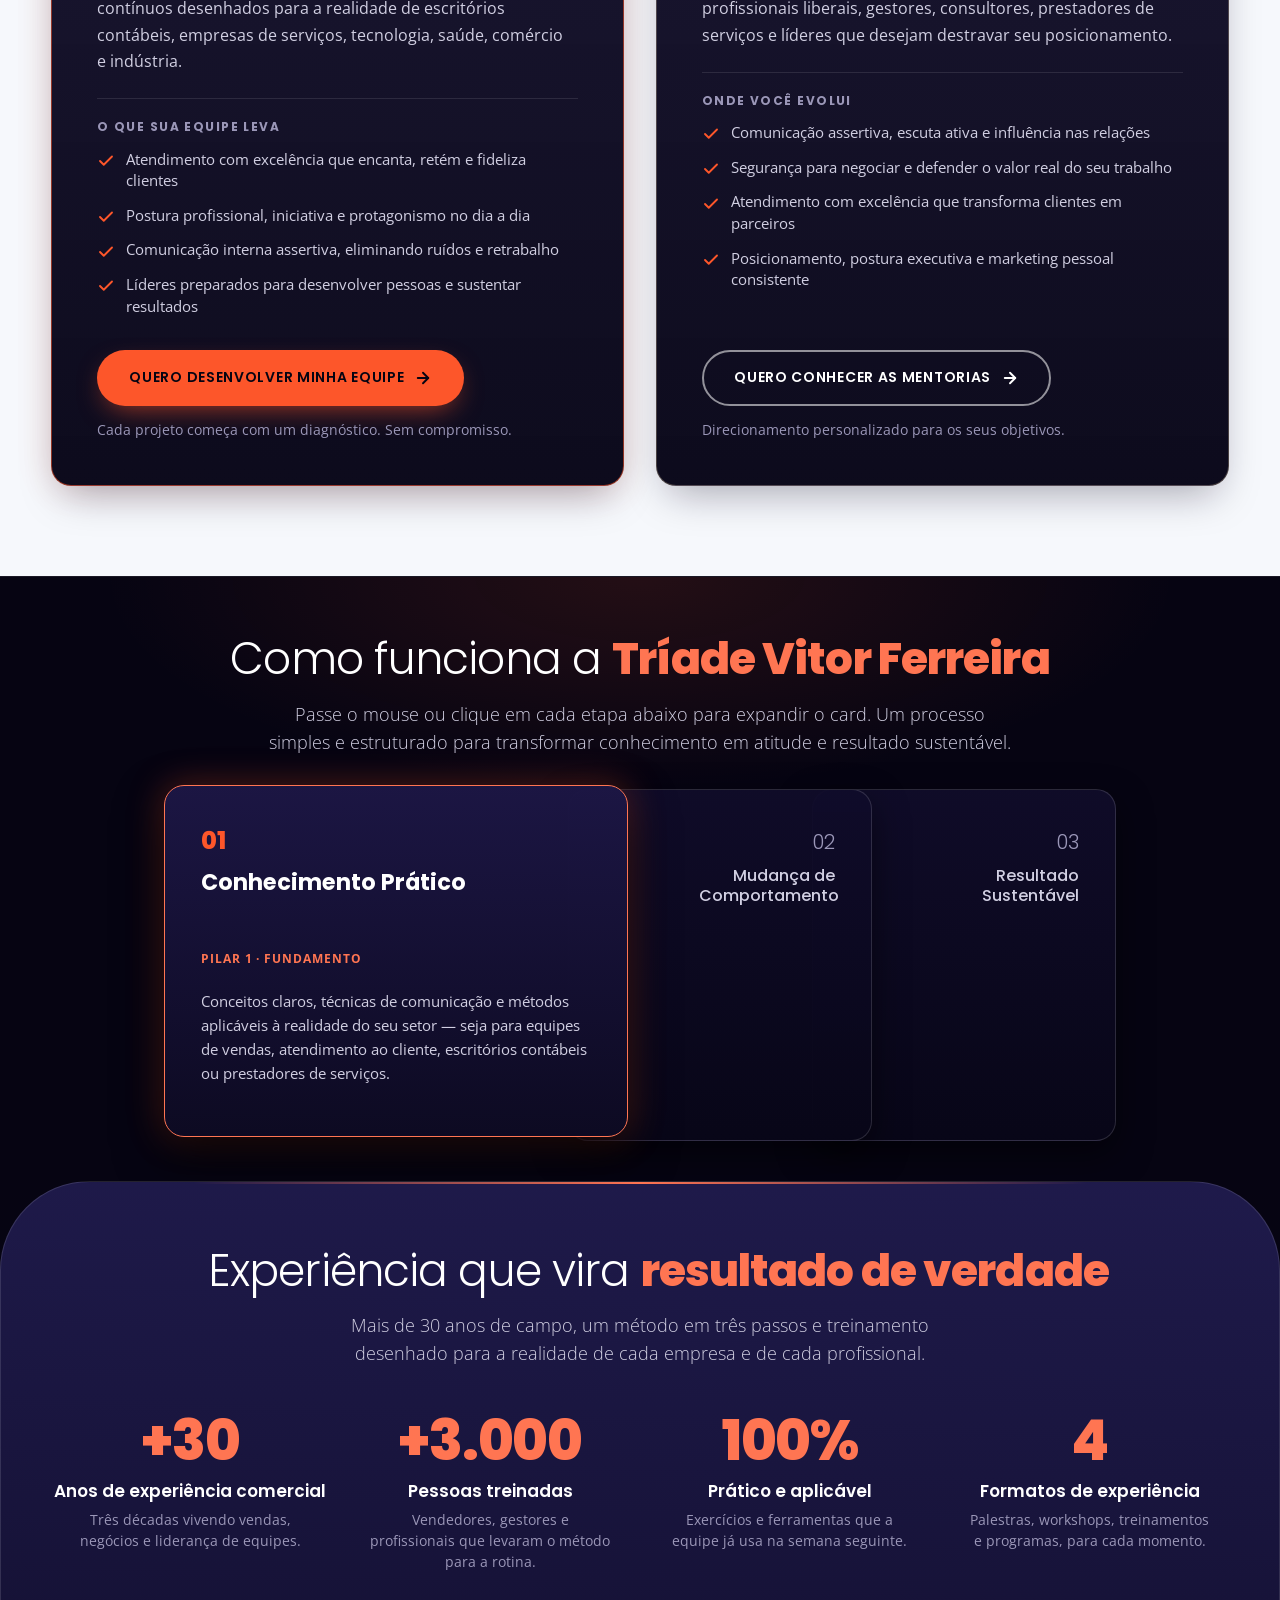
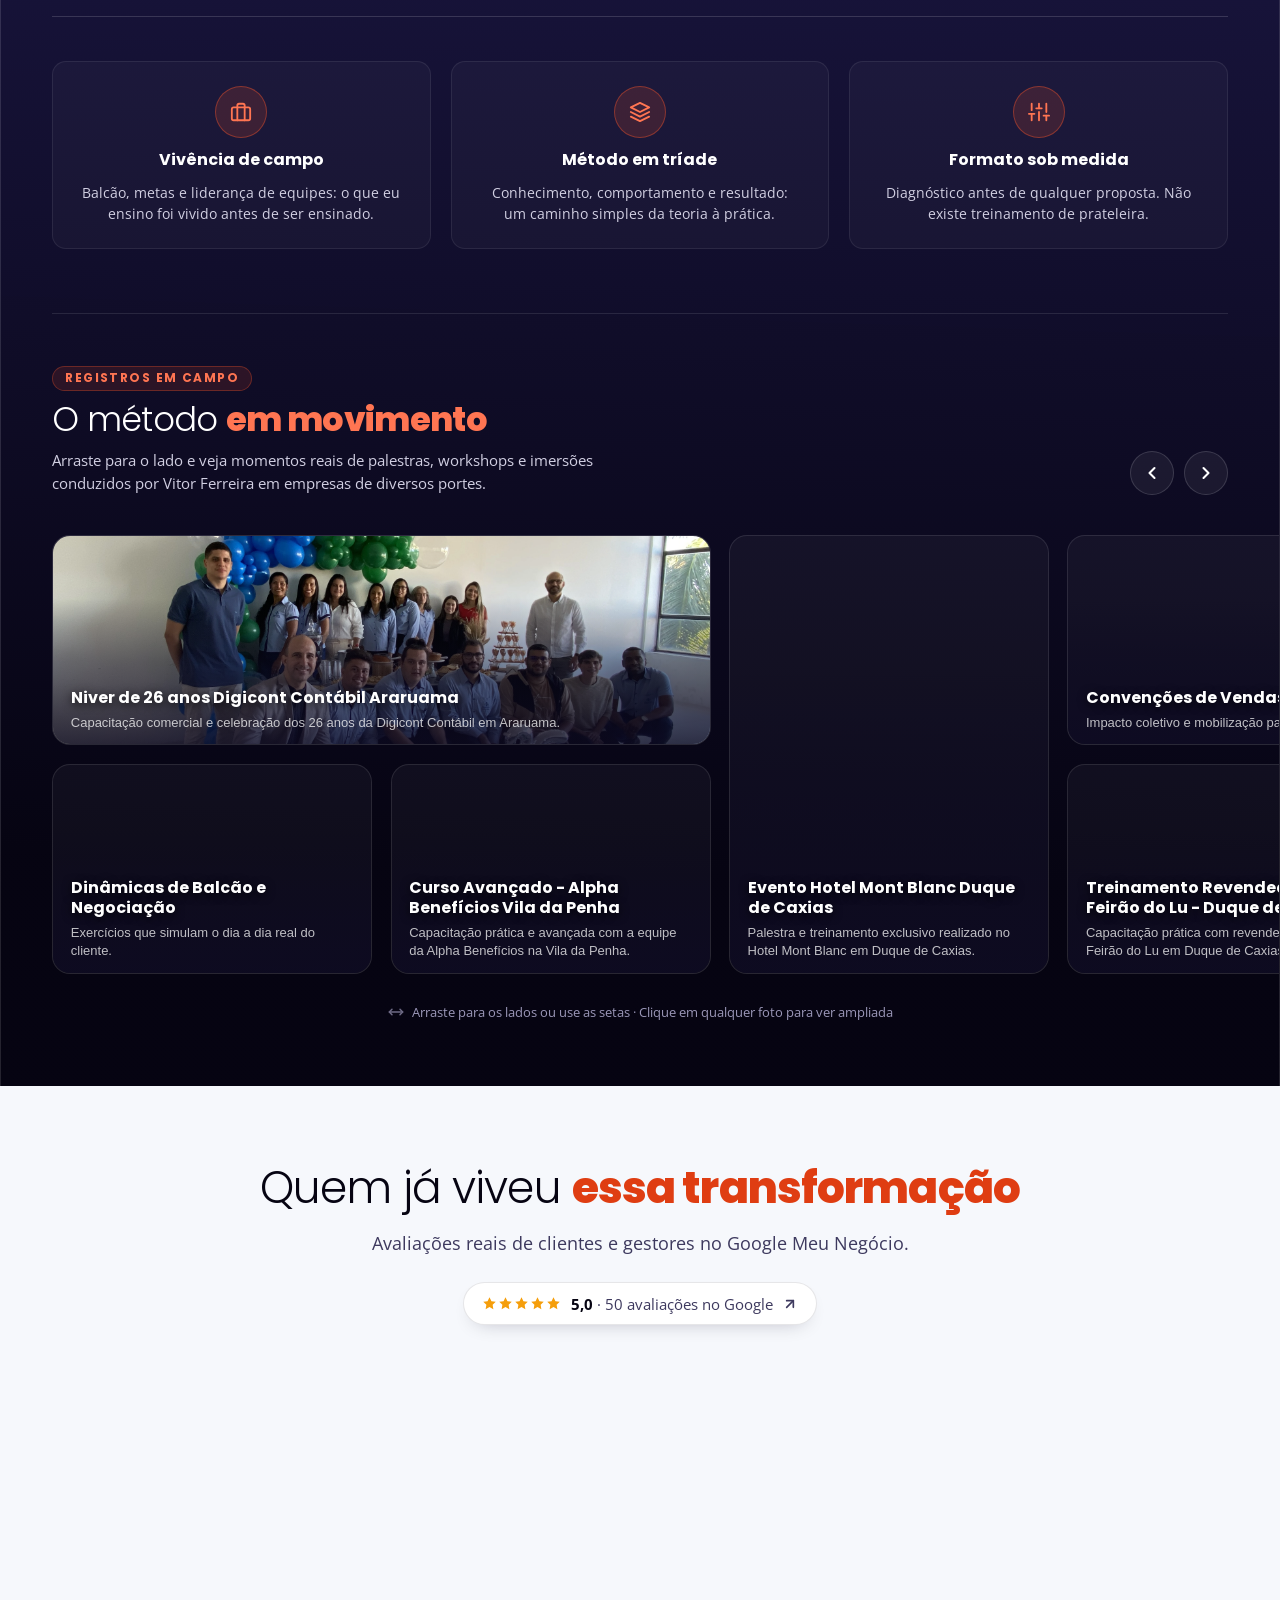
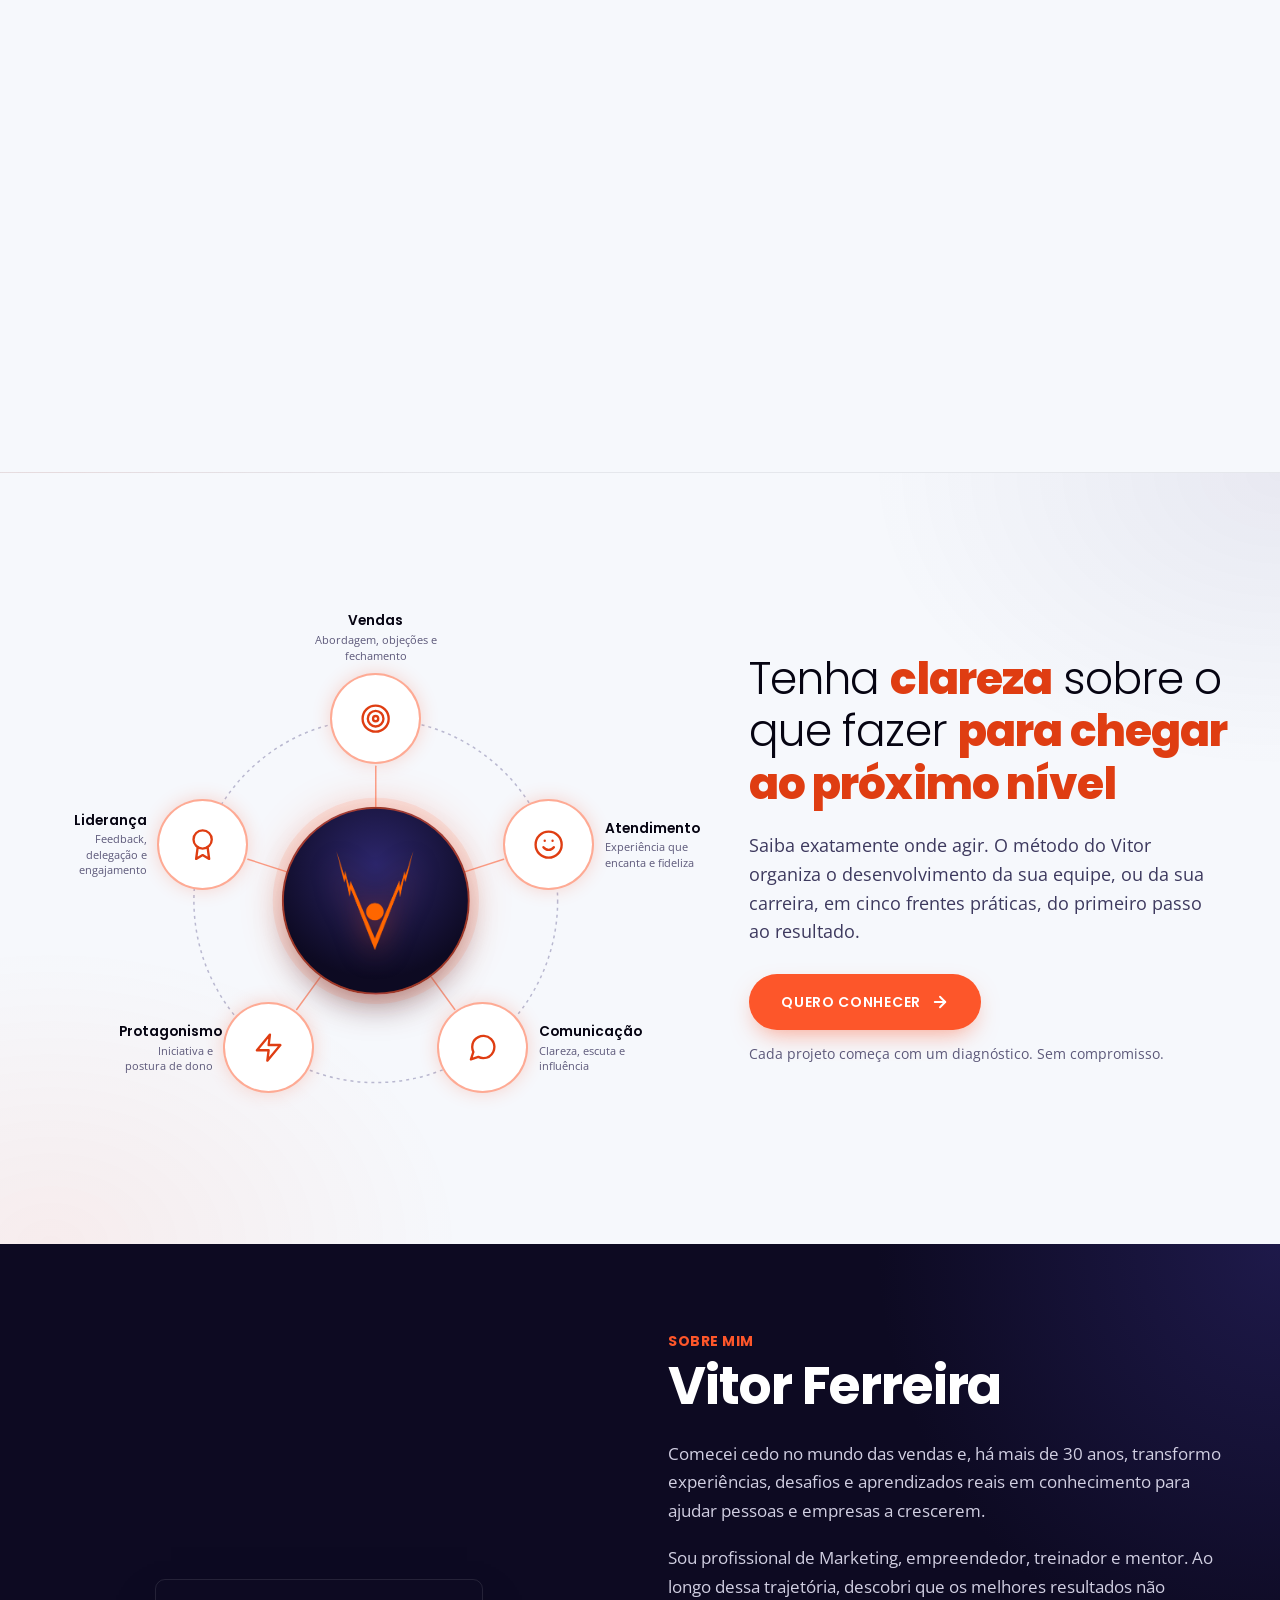
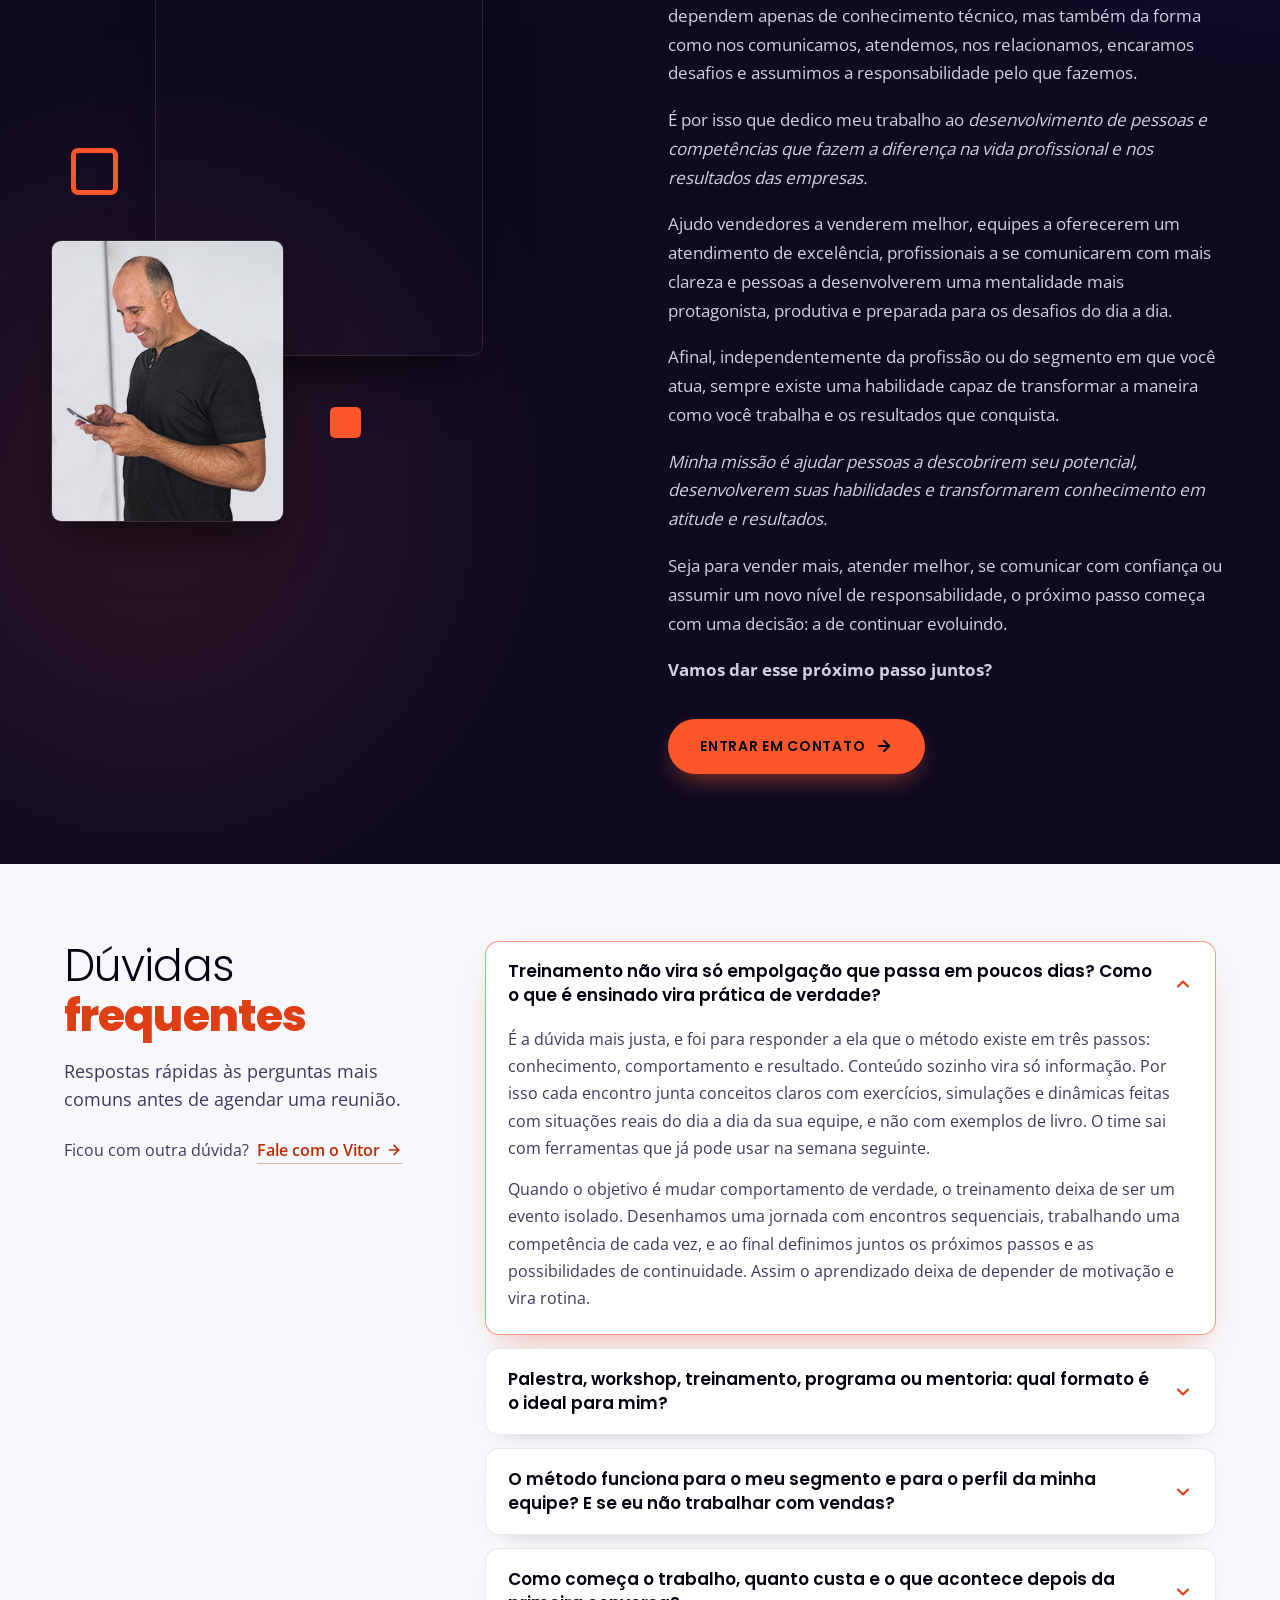
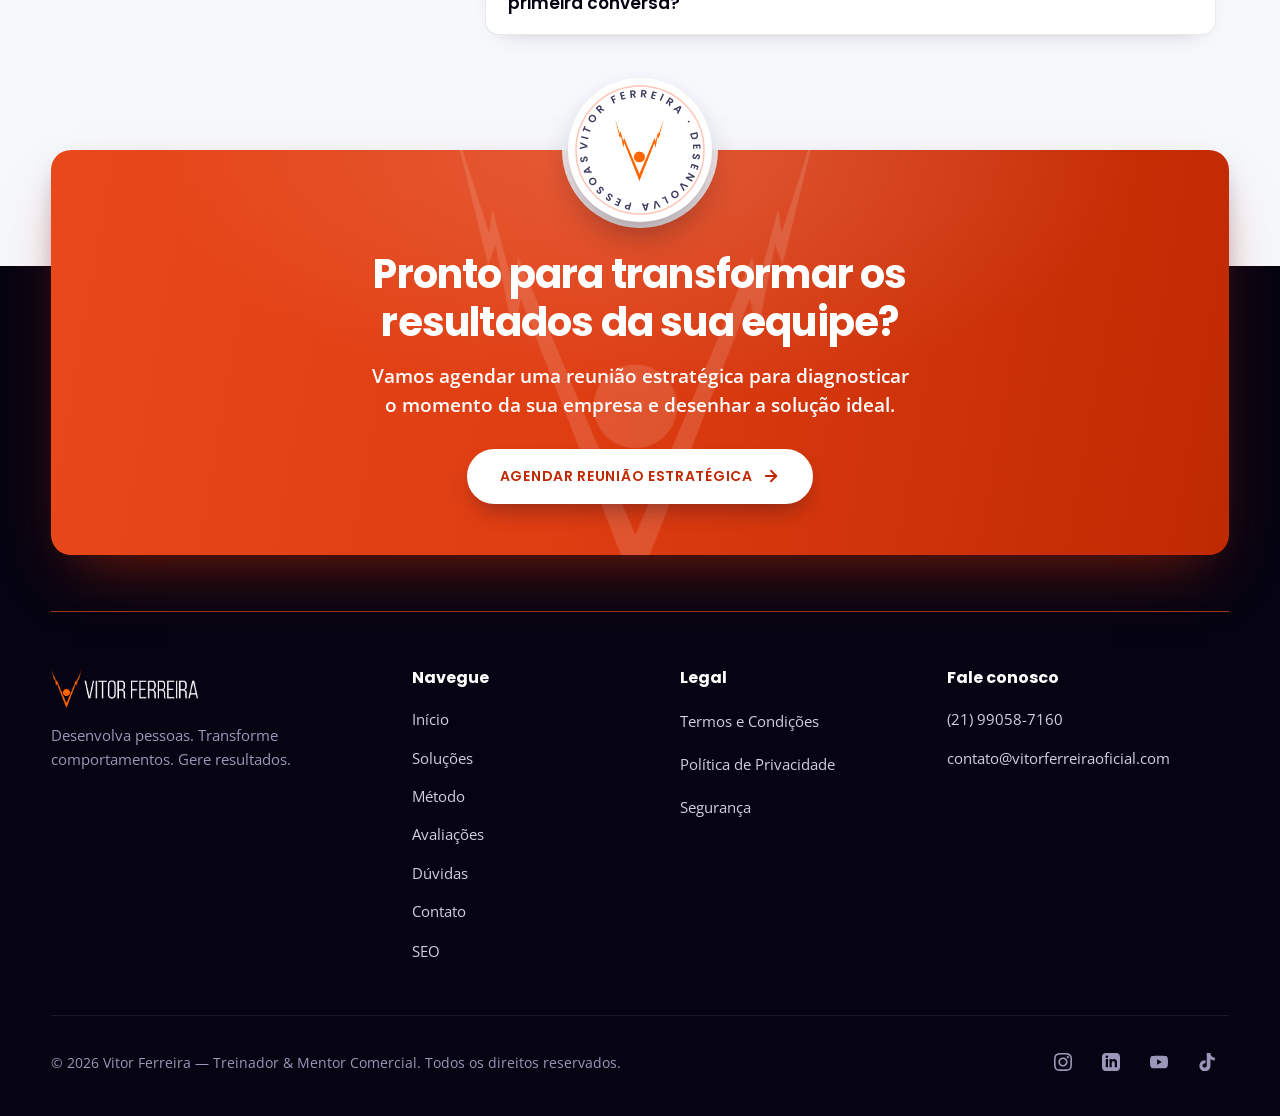
==== commit 64e10bd3: "Ajusta o enquadramento da foto da Digicont na galeria A foto do aniversário de 26 anos da Digicont C" ====
--- a/index.html
+++ b/index.html
@@ -1968,7 +1968,7 @@
 
                 <!-- Item 1: Wide -->
                 <button type="button" class="vf-bento-card vf-bento-card--wide" data-gallery-item data-index="0" data-img="assets/galeria/IMG_7165.webp" data-title="Niver de 26 anos Digicont Contábil Araruama" data-desc="Capacitação comercial e celebração dos 26 anos da Digicont Contábil em Araruama." aria-label="Ampliar foto: Niver de 26 anos Digicont Contábil Araruama">
-                  <img class="vf-bento-card__img" style="object-position: center 68%;" src="assets/galeria/IMG_7165.webp" width="700" height="400" alt="Equipe reunida no Niver de 26 anos da Digicont Contábil em Araruama" loading="lazy" decoding="async">
+                  <img class="vf-bento-card__img" style="object-position: center 48%;" src="assets/galeria/IMG_7165.webp" width="700" height="400" alt="Equipe reunida no Niver de 26 anos da Digicont Contábil em Araruama" loading="lazy" decoding="async">
                   <div class="vf-bento-card__overlay" aria-hidden="true"></div>
                   <span class="vf-bento-card__zoom" aria-hidden="true">
                     <svg width="15" height="15" viewBox="0 0 24 24" fill="none" stroke="currentColor" stroke-width="2.5" stroke-linecap="round" stroke-linejoin="round"><polyline points="15 3 21 3 21 9"/><polyline points="9 21 3 21 3 15"/><line x1="21" y1="3" x2="14" y2="10"/><line x1="3" y1="21" x2="10" y2="14"/></svg>
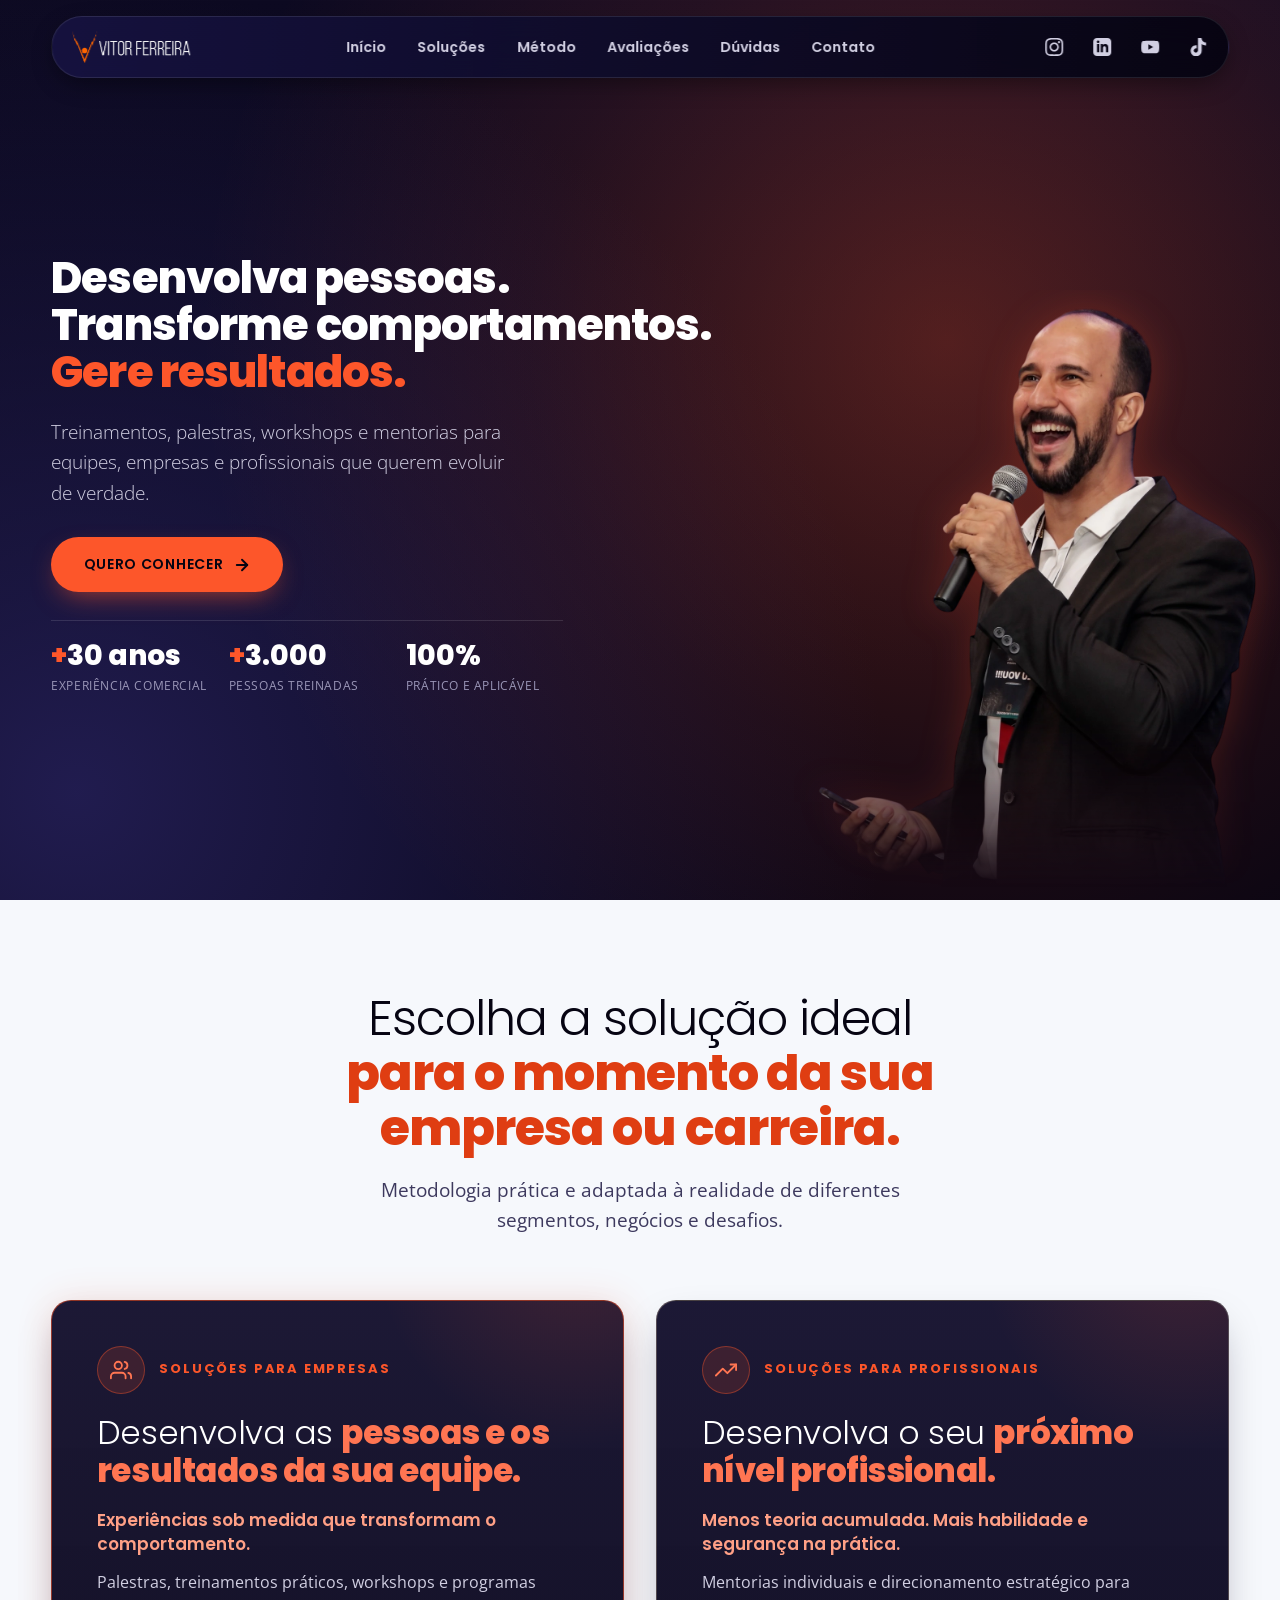
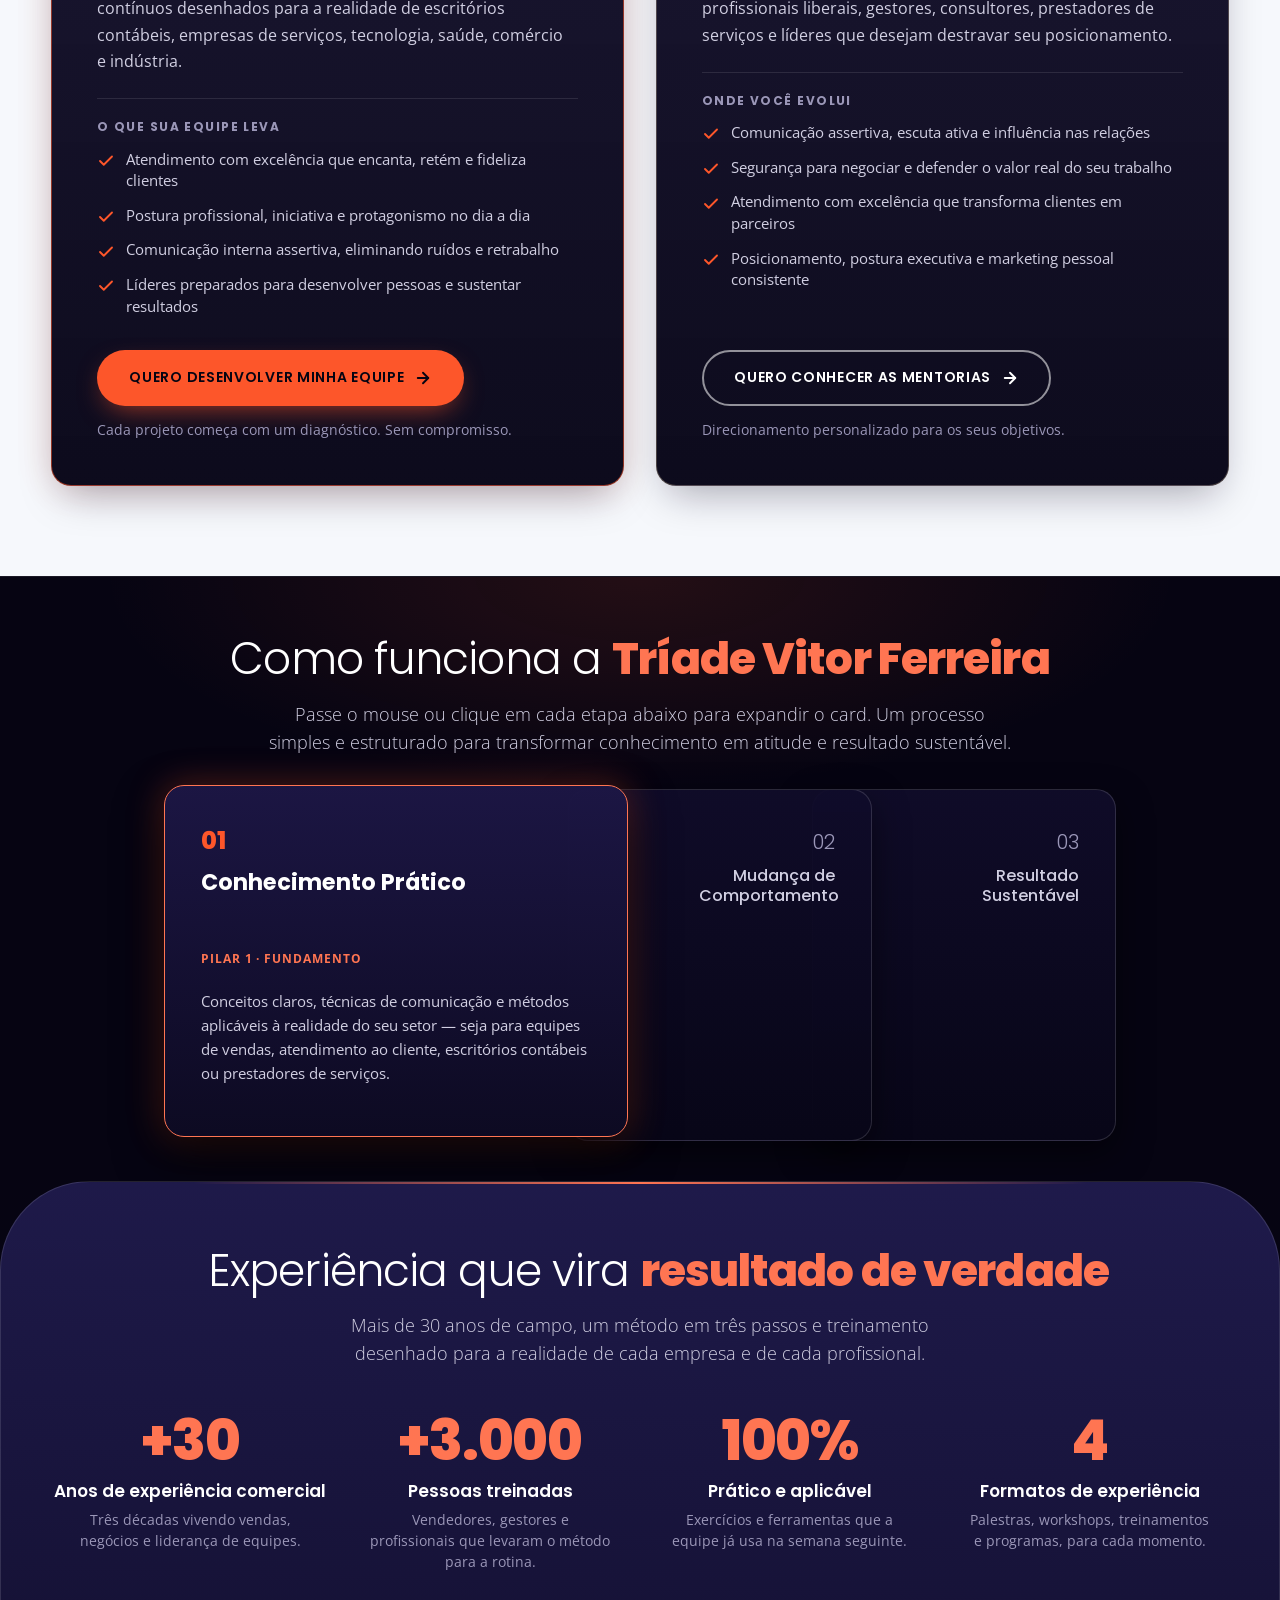
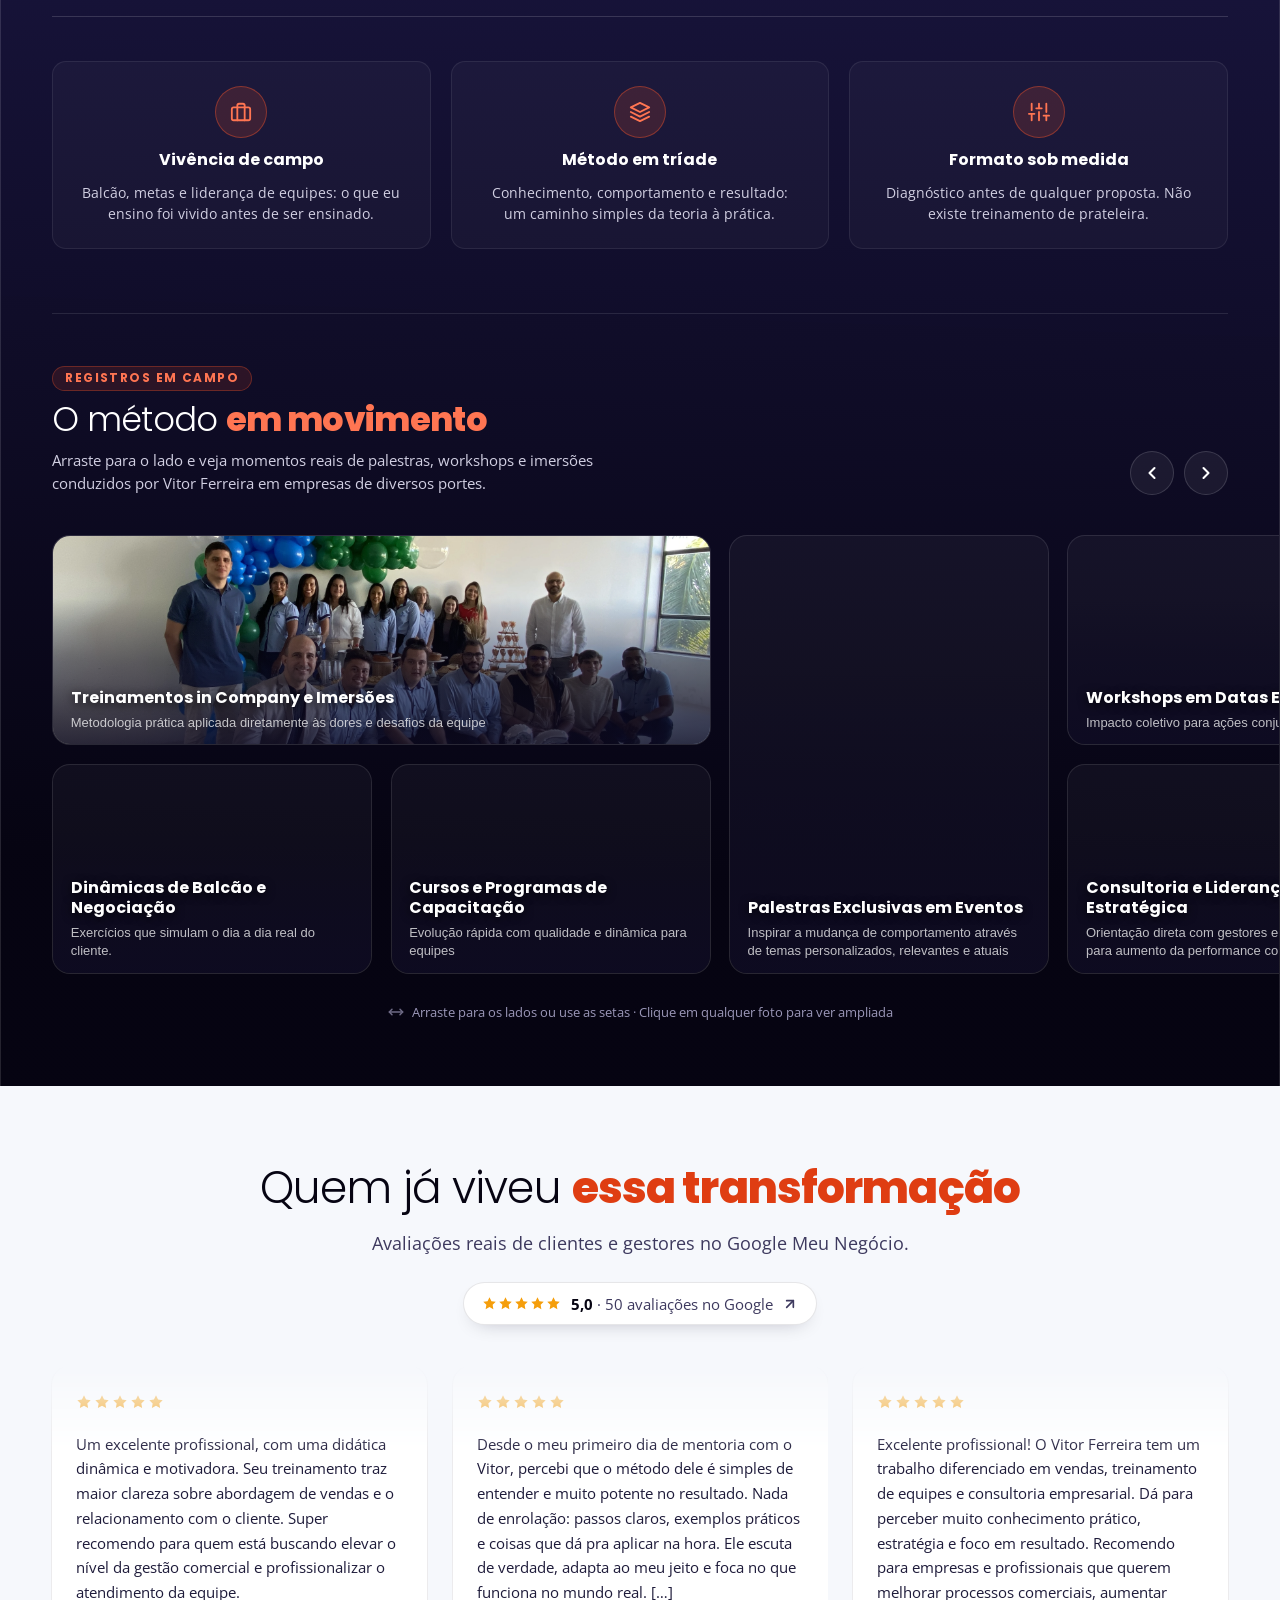
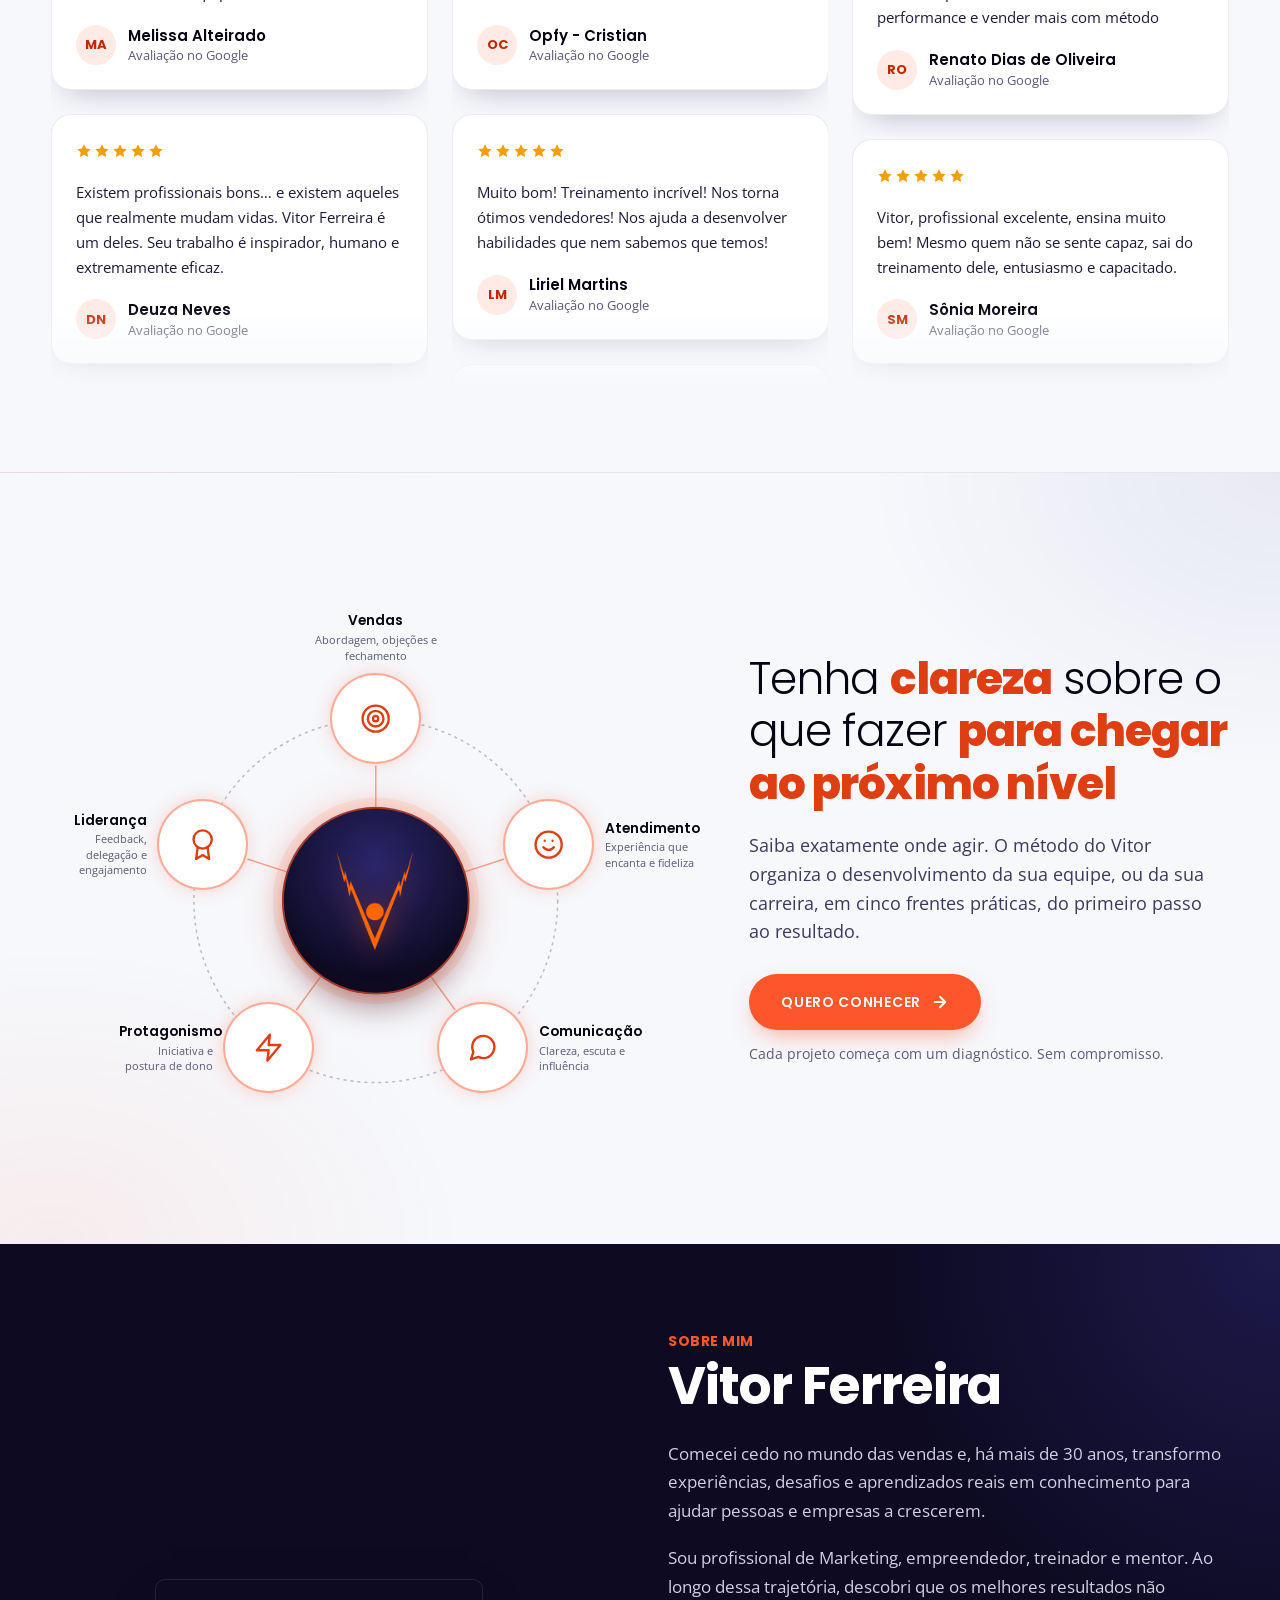
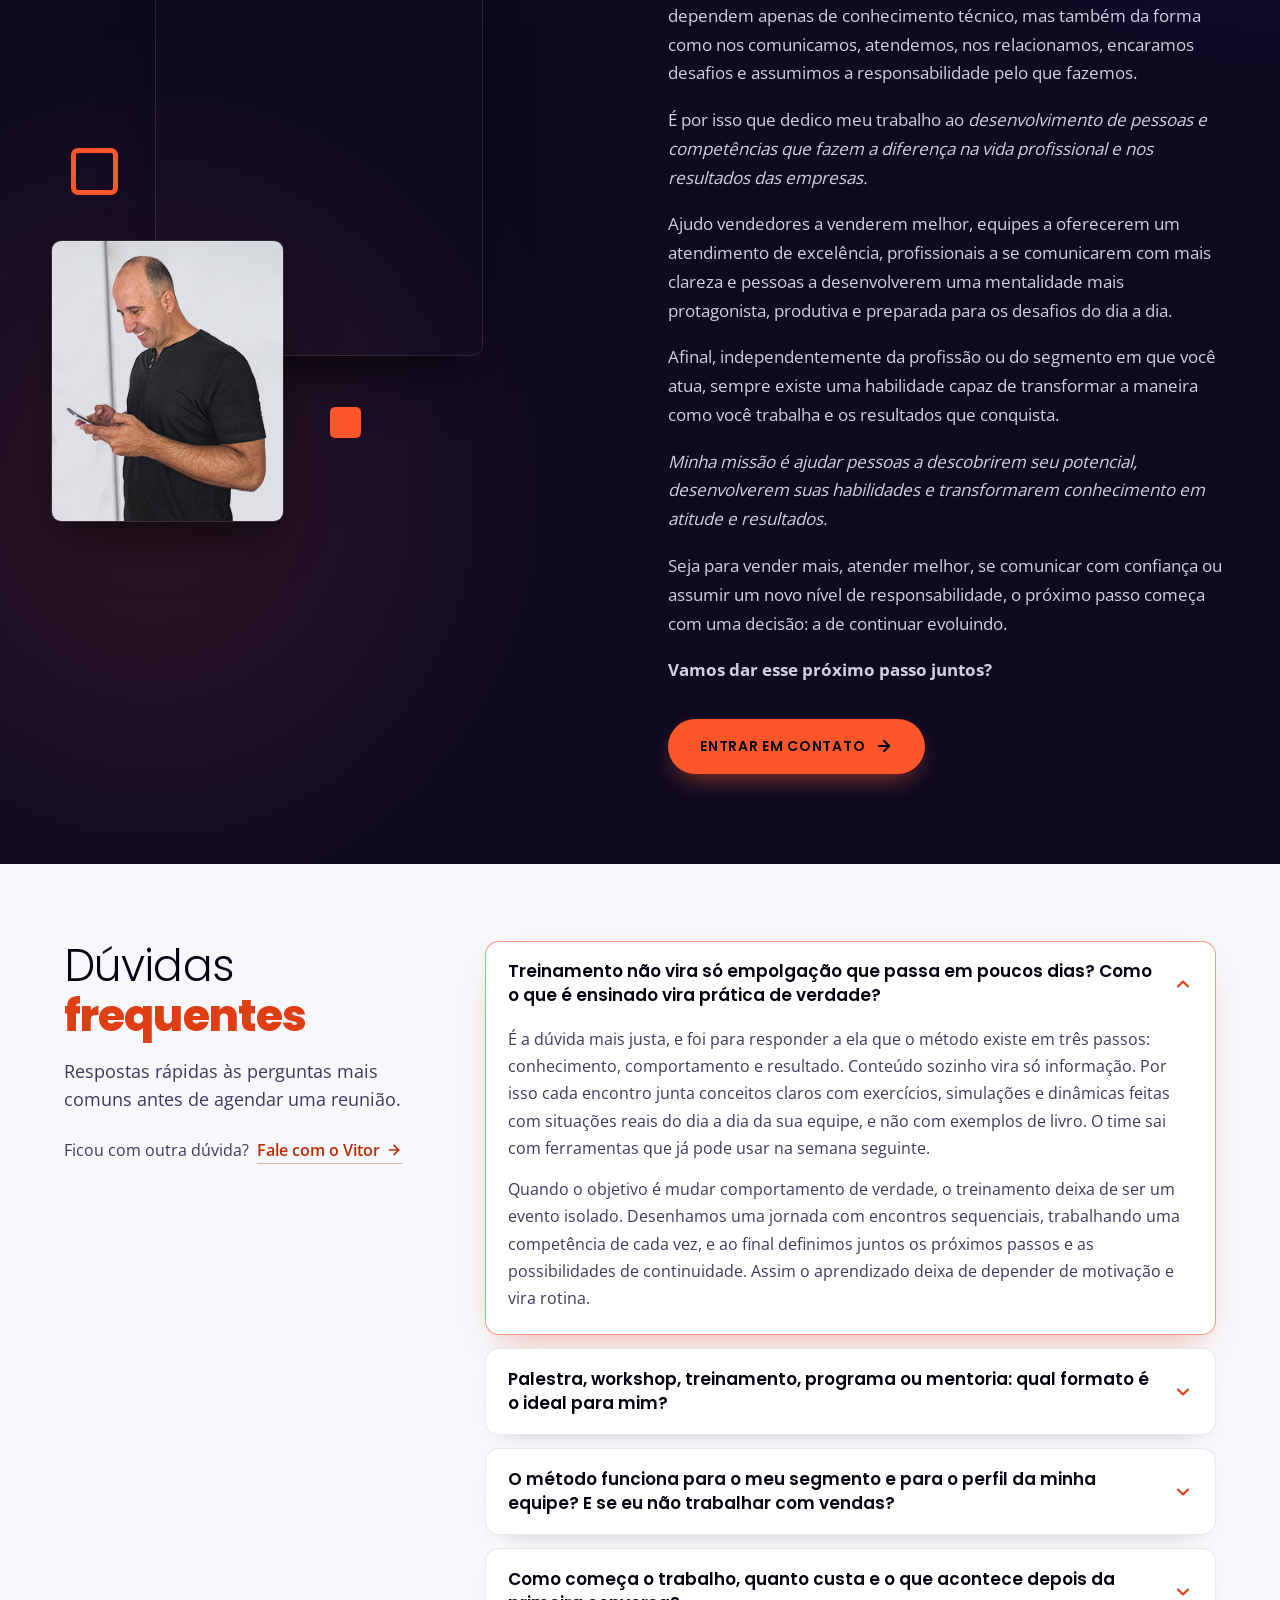
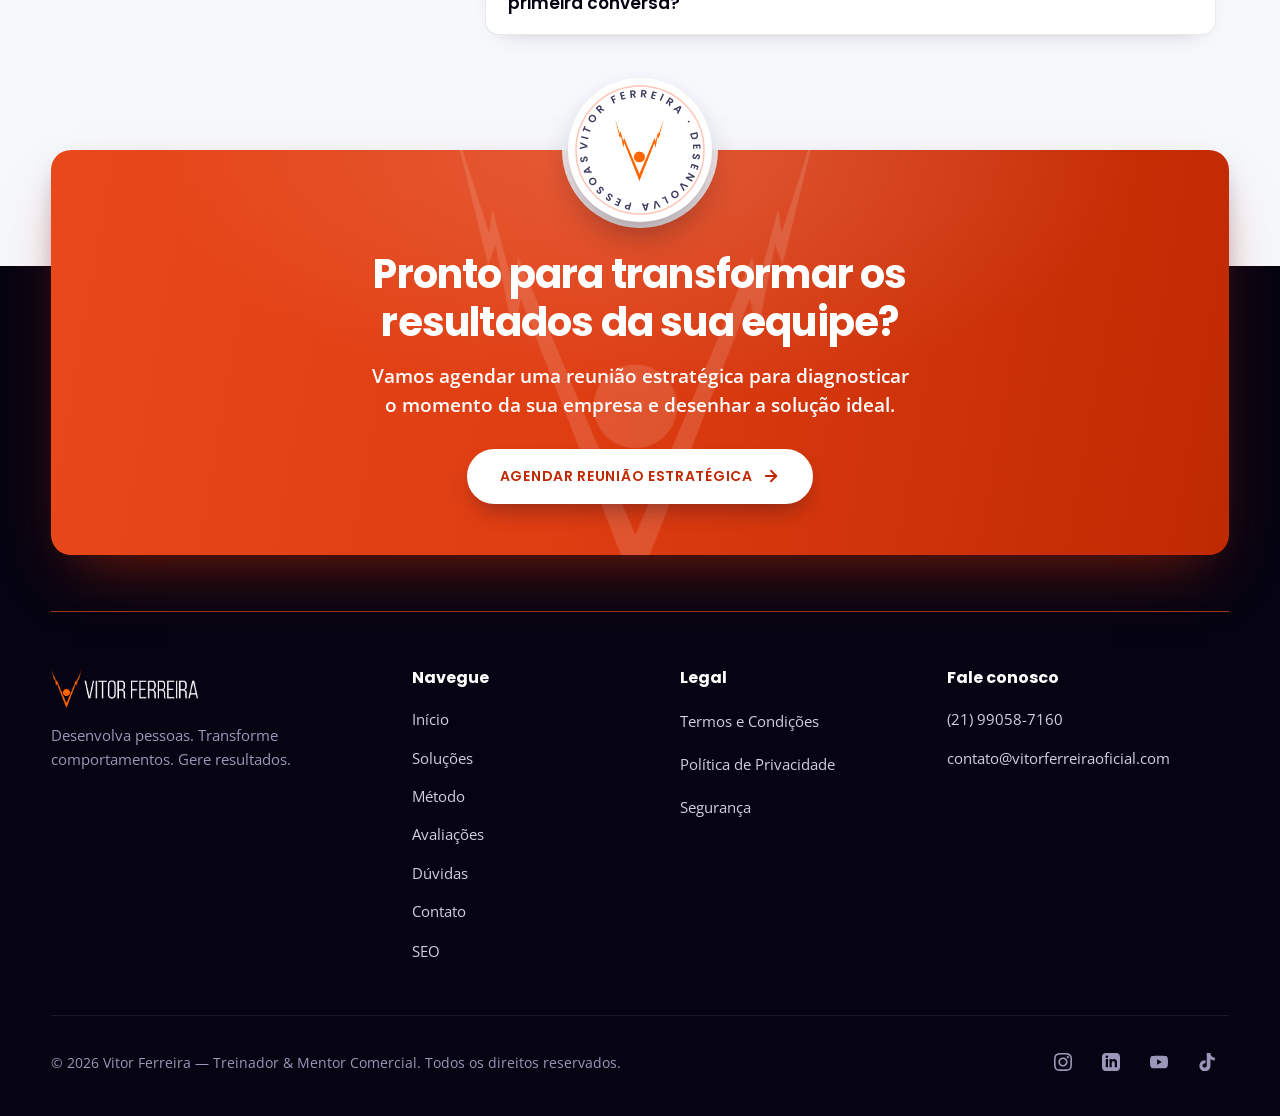
==== commit 140caf9b: "Galeria: legendas por formato de trabalho em vez de nome de evento Os nove cards da galeria deixam d" ====
--- a/index.html
+++ b/index.html
@@ -1967,20 +1967,20 @@
               <div class="vf-bento-grid">
 
                 <!-- Item 1: Wide -->
-                <button type="button" class="vf-bento-card vf-bento-card--wide" data-gallery-item data-index="0" data-img="assets/galeria/IMG_7165.webp" data-title="Niver de 26 anos Digicont Contábil Araruama" data-desc="Capacitação comercial e celebração dos 26 anos da Digicont Contábil em Araruama." aria-label="Ampliar foto: Niver de 26 anos Digicont Contábil Araruama">
-                  <img class="vf-bento-card__img" style="object-position: center 48%;" src="assets/galeria/IMG_7165.webp" width="700" height="400" alt="Equipe reunida no Niver de 26 anos da Digicont Contábil em Araruama" loading="lazy" decoding="async">
+                <button type="button" class="vf-bento-card vf-bento-card--wide" data-gallery-item data-index="0" data-img="assets/galeria/IMG_7165.webp" data-title="Treinamentos in Company e Imersões" data-desc="Metodologia prática aplicada diretamente às dores e desafios da equipe" aria-label="Ampliar foto: Treinamentos in Company e Imersões">
+                  <img class="vf-bento-card__img" style="object-position: center 48%;" src="assets/galeria/IMG_7165.webp" width="700" height="400" alt="Treinamentos in Company e Imersões com Vitor Ferreira" loading="lazy" decoding="async">
                   <div class="vf-bento-card__overlay" aria-hidden="true"></div>
                   <span class="vf-bento-card__zoom" aria-hidden="true">
                     <svg width="15" height="15" viewBox="0 0 24 24" fill="none" stroke="currentColor" stroke-width="2.5" stroke-linecap="round" stroke-linejoin="round"><polyline points="15 3 21 3 21 9"/><polyline points="9 21 3 21 3 15"/><line x1="21" y1="3" x2="14" y2="10"/><line x1="3" y1="21" x2="10" y2="14"/></svg>
                   </span>
                   <div class="vf-bento-card__content">
-                    <h4 class="vf-bento-card__title">Niver de 26 anos Digicont Contábil Araruama</h4>
-                    <p class="vf-bento-card__desc">Capacitação comercial e celebração dos 26 anos da Digicont Contábil em Araruama.</p>
+                    <h4 class="vf-bento-card__title">Treinamentos in Company e Imersões</h4>
+                    <p class="vf-bento-card__desc">Metodologia prática aplicada diretamente às dores e desafios da equipe</p>
                   </div>
                 </button>
 
                 <!-- Item 2: Normal -->
-                <button type="button" class="vf-bento-card vf-bento-card--normal" data-gallery-item data-index="1" data-img="assets/galeria/IMG_4520.webp" data-title="Dinâmicas de Balcão e Negociação" data-desc="Exercícios que simulam o dia a dia real do cliente e destravar vendedores." aria-label="Ampliar foto: Dinâmicas de Balcão e Negociação">
+                <button type="button" class="vf-bento-card vf-bento-card--normal" data-gallery-item data-index="1" data-img="assets/galeria/IMG_4520.webp" data-title="Dinâmicas de Balcão e Negociação" data-desc="Exercícios que simulam o dia a dia real do cliente." aria-label="Ampliar foto: Dinâmicas de Balcão e Negociação">
                   <img class="vf-bento-card__img" src="assets/galeria/IMG_4520.webp" width="400" height="300" alt="Profissionais reunidos em treinamento participando de atividade em grupo" loading="lazy" decoding="async">
                   <div class="vf-bento-card__overlay" aria-hidden="true"></div>
                   <span class="vf-bento-card__zoom" aria-hidden="true">
@@ -1993,93 +1993,93 @@
                 </button>
 
                 <!-- Item 3: Normal -->
-                <button type="button" class="vf-bento-card vf-bento-card--normal" data-gallery-item data-index="2" data-img="assets/galeria/IMG_3123.webp" data-title="Curso Avançado - Alpha Benefícios Vila da Penha" data-desc="Capacitação prática e avançada com a equipe da Alpha Benefícios na Vila da Penha." aria-label="Ampliar foto: Curso Avançado - Alpha Benefícios Vila da Penha">
-                  <img class="vf-bento-card__img" src="assets/galeria/IMG_3123.webp" width="400" height="300" alt="Treinamento Curso Avançado na Alpha Benefícios Vila da Penha" style="object-position: center 70%;" loading="lazy" decoding="async">
+                <button type="button" class="vf-bento-card vf-bento-card--normal" data-gallery-item data-index="2" data-img="assets/galeria/IMG_3123.webp" data-title="Cursos e Programas de Capacitação" data-desc="Evolução rápida com qualidade e dinâmica para equipes" aria-label="Ampliar foto: Cursos e Programas de Capacitação">
+                  <img class="vf-bento-card__img" src="assets/galeria/IMG_3123.webp" width="400" height="300" alt="Cursos e Programas de Capacitação com Vitor Ferreira" style="object-position: center 70%;" loading="lazy" decoding="async">
                   <div class="vf-bento-card__overlay" aria-hidden="true"></div>
                   <span class="vf-bento-card__zoom" aria-hidden="true">
                     <svg width="15" height="15" viewBox="0 0 24 24" fill="none" stroke="currentColor" stroke-width="2.5" stroke-linecap="round" stroke-linejoin="round"><polyline points="15 3 21 3 21 9"/><polyline points="9 21 3 21 3 15"/><line x1="21" y1="3" x2="14" y2="10"/><line x1="3" y1="21" x2="10" y2="14"/></svg>
                   </span>
                   <div class="vf-bento-card__content">
-                    <h4 class="vf-bento-card__title">Curso Avançado - Alpha Benefícios Vila da Penha</h4>
-                    <p class="vf-bento-card__desc">Capacitação prática e avançada com a equipe da Alpha Benefícios na Vila da Penha.</p>
+                    <h4 class="vf-bento-card__title">Cursos e Programas de Capacitação</h4>
+                    <p class="vf-bento-card__desc">Evolução rápida com qualidade e dinâmica para equipes</p>
                   </div>
                 </button>
 
                 <!-- Item 4: Tall -->
-                <button type="button" class="vf-bento-card vf-bento-card--tall" data-gallery-item data-index="3" data-img="assets/galeria/IMG_0606.webp" data-title="Evento Hotel Mont Blanc Duque de Caxias" data-desc="Palestra e treinamento exclusivo realizado no Hotel Mont Blanc em Duque de Caxias." aria-label="Ampliar foto: Evento Hotel Mont Blanc Duque de Caxias">
-                  <img class="vf-bento-card__img" src="assets/galeria/IMG_0606.webp" width="450" height="600" alt="Vitor Ferreira no Evento Hotel Mont Blanc Duque de Caxias" loading="lazy" decoding="async">
+                <button type="button" class="vf-bento-card vf-bento-card--tall" data-gallery-item data-index="3" data-img="assets/galeria/IMG_0606.webp" data-title="Palestras Exclusivas em Eventos" data-desc="Inspirar a mudança de comportamento através de temas personalizados, relevantes e atuais" aria-label="Ampliar foto: Palestras Exclusivas em Eventos">
+                  <img class="vf-bento-card__img" src="assets/galeria/IMG_0606.webp" width="450" height="600" alt="Palestras Exclusivas em Eventos com Vitor Ferreira" loading="lazy" decoding="async">
                   <div class="vf-bento-card__overlay" aria-hidden="true"></div>
                   <span class="vf-bento-card__zoom" aria-hidden="true">
                     <svg width="15" height="15" viewBox="0 0 24 24" fill="none" stroke="currentColor" stroke-width="2.5" stroke-linecap="round" stroke-linejoin="round"><polyline points="15 3 21 3 21 9"/><polyline points="9 21 3 21 3 15"/><line x1="21" y1="3" x2="14" y2="10"/><line x1="3" y1="21" x2="10" y2="14"/></svg>
                   </span>
                   <div class="vf-bento-card__content">
-                    <h4 class="vf-bento-card__title">Evento Hotel Mont Blanc Duque de Caxias</h4>
-                    <p class="vf-bento-card__desc">Palestra e treinamento exclusivo realizado no Hotel Mont Blanc em Duque de Caxias.</p>
+                    <h4 class="vf-bento-card__title">Palestras Exclusivas em Eventos</h4>
+                    <p class="vf-bento-card__desc">Inspirar a mudança de comportamento através de temas personalizados, relevantes e atuais</p>
                   </div>
                 </button>
 
                 <!-- Item 5: Wide -->
-                <button type="button" class="vf-bento-card vf-bento-card--wide" data-gallery-item data-index="4" data-img="assets/galeria/IMG_0954.webp" data-title="Convenções de Vendas & Grandes Plateias" data-desc="Impacto coletivo e mobilização para metas desafiadoras em eventos corporativos." aria-label="Ampliar foto: Convenções de Vendas">
-                  <img class="vf-bento-card__img" src="assets/galeria/IMG_0954.webp" width="700" height="400" alt="Auditório amplo com dezenas de colaboradores em evento corporativo" loading="lazy" decoding="async">
+                <button type="button" class="vf-bento-card vf-bento-card--wide" data-gallery-item data-index="4" data-img="assets/galeria/IMG_0954.webp" data-title="Workshops em Datas Especiais" data-desc="Impacto coletivo para ações conjuntas e mobilizações" aria-label="Ampliar foto: Workshops em Datas Especiais">
+                  <img class="vf-bento-card__img" src="assets/galeria/IMG_0954.webp" width="700" height="400" alt="Workshops em Datas Especiais com Vitor Ferreira" loading="lazy" decoding="async">
                   <div class="vf-bento-card__overlay" aria-hidden="true"></div>
                   <span class="vf-bento-card__zoom" aria-hidden="true">
                     <svg width="15" height="15" viewBox="0 0 24 24" fill="none" stroke="currentColor" stroke-width="2.5" stroke-linecap="round" stroke-linejoin="round"><polyline points="15 3 21 3 21 9"/><polyline points="9 21 3 21 3 15"/><line x1="21" y1="3" x2="14" y2="10"/><line x1="3" y1="21" x2="10" y2="14"/></svg>
                   </span>
                   <div class="vf-bento-card__content">
-                    <h4 class="vf-bento-card__title">Convenções de Vendas & Grandes Plateias</h4>
-                    <p class="vf-bento-card__desc">Impacto coletivo e mobilização para metas desafiadoras.</p>
+                    <h4 class="vf-bento-card__title">Workshops em Datas Especiais</h4>
+                    <p class="vf-bento-card__desc">Impacto coletivo para ações conjuntas e mobilizações</p>
                   </div>
                 </button>
 
                 <!-- Item 6: Normal -->
-                <button type="button" class="vf-bento-card vf-bento-card--normal" data-gallery-item data-index="5" data-img="assets/galeria/IMG_4902.webp" data-title="Treinamento Revendedores - Feirão do Lu - Duque de Caxias" data-desc="Capacitação prática com revendedores no Feirão do Lu em Duque de Caxias." aria-label="Ampliar foto: Treinamento Revendedores - Feirão do Lu - Duque de Caxias">
-                  <img class="vf-bento-card__img" src="assets/galeria/IMG_4902.webp" width="400" height="300" alt="Treinamento Revendedores no Feirão do Lu Duque de Caxias com Vitor Ferreira" loading="lazy" decoding="async">
+                <button type="button" class="vf-bento-card vf-bento-card--normal" data-gallery-item data-index="5" data-img="assets/galeria/IMG_4902.webp" data-title="Consultoria e Liderança Estratégica" data-desc="Orientação direta com gestores e supervisores para aumento da performance comercial" aria-label="Ampliar foto: Consultoria e Liderança Estratégica">
+                  <img class="vf-bento-card__img" src="assets/galeria/IMG_4902.webp" width="400" height="300" alt="Consultoria e Liderança Estratégica com Vitor Ferreira" loading="lazy" decoding="async">
                   <div class="vf-bento-card__overlay" aria-hidden="true"></div>
                   <span class="vf-bento-card__zoom" aria-hidden="true">
                     <svg width="15" height="15" viewBox="0 0 24 24" fill="none" stroke="currentColor" stroke-width="2.5" stroke-linecap="round" stroke-linejoin="round"><polyline points="15 3 21 3 21 9"/><polyline points="9 21 3 21 3 15"/><line x1="21" y1="3" x2="14" y2="10"/><line x1="3" y1="21" x2="10" y2="14"/></svg>
                   </span>
                   <div class="vf-bento-card__content">
-                    <h4 class="vf-bento-card__title">Treinamento Revendedores - Feirão do Lu - Duque de Caxias</h4>
-                    <p class="vf-bento-card__desc">Capacitação prática com revendedores no Feirão do Lu em Duque de Caxias.</p>
+                    <h4 class="vf-bento-card__title">Consultoria e Liderança Estratégica</h4>
+                    <p class="vf-bento-card__desc">Orientação direta com gestores e supervisores para aumento da performance comercial</p>
                   </div>
                 </button>
 
                 <!-- Item 7: Normal -->
-                <button type="button" class="vf-bento-card vf-bento-card--normal" data-gallery-item data-index="6" data-img="assets/galeria/IMG_5806.webp" data-title="Consultoria & Liderança Estratégica" data-desc="Orientação direta com gestores e supervisores de vendas." aria-label="Ampliar foto: Consultoria & Liderança Estratégica">
-                  <img class="vf-bento-card__img" src="assets/galeria/IMG_5806.webp" width="400" height="300" alt="Mesa de reunião com profissionais em consultoria de alinhamento estratégico" loading="lazy" decoding="async">
+                <button type="button" class="vf-bento-card vf-bento-card--normal" data-gallery-item data-index="6" data-img="assets/galeria/IMG_5806.webp" data-title="Alinhamento e Trabalho em Equipe" data-desc="Direto ao ponto no estabelecimento de metas e compromissos com prazos e números claros" aria-label="Ampliar foto: Alinhamento e Trabalho em Equipe">
+                  <img class="vf-bento-card__img" src="assets/galeria/IMG_5806.webp" width="400" height="300" alt="Alinhamento e Trabalho em Equipe com Vitor Ferreira" loading="lazy" decoding="async">
                   <div class="vf-bento-card__overlay" aria-hidden="true"></div>
                   <span class="vf-bento-card__zoom" aria-hidden="true">
                     <svg width="15" height="15" viewBox="0 0 24 24" fill="none" stroke="currentColor" stroke-width="2.5" stroke-linecap="round" stroke-linejoin="round"><polyline points="15 3 21 3 21 9"/><polyline points="9 21 3 21 3 15"/><line x1="21" y1="3" x2="14" y2="10"/><line x1="3" y1="21" x2="10" y2="14"/></svg>
                   </span>
                   <div class="vf-bento-card__content">
-                    <h4 class="vf-bento-card__title">Consultoria & Liderança Estratégica</h4>
-                    <p class="vf-bento-card__desc">Orientação direta com gestores e supervisores comerciais.</p>
+                    <h4 class="vf-bento-card__title">Alinhamento e Trabalho em Equipe</h4>
+                    <p class="vf-bento-card__desc">Direto ao ponto no estabelecimento de metas e compromissos com prazos e números claros</p>
                   </div>
                 </button>
 
                 <!-- Item 8: Tall -->
-                <button type="button" class="vf-bento-card vf-bento-card--tall" data-gallery-item data-index="7" data-img="assets/galeria/IMG_4174.webp" data-title="Palestra - Hábitos de Sucesso - Dia da Autossuficiência Instituto Madureira" data-desc="Palestra de alta energia e aplicação prática sobre hábitos de sucesso no Instituto Madureira." aria-label="Ampliar foto: Palestra - Hábitos de Sucesso - Dia da Autossuficiência Instituto Madureira">
-                  <img class="vf-bento-card__img" src="assets/galeria/IMG_4174.webp" width="450" height="600" alt="Palestra Hábitos de Sucesso no Dia da Autossuficiência no Instituto Madureira" style="object-position: center 75%;" loading="lazy" decoding="async">
+                <button type="button" class="vf-bento-card vf-bento-card--tall" data-gallery-item data-index="7" data-img="assets/galeria/IMG_4174.webp" data-title="Palestras em Escolas, Igrejas e afins" data-desc="Desenvolvimento da comunicação assertiva, oratória, liderança e orientação vocacional" aria-label="Ampliar foto: Palestras em Escolas, Igrejas e afins">
+                  <img class="vf-bento-card__img" src="assets/galeria/IMG_4174.webp" width="450" height="600" alt="Palestras em Escolas, Igrejas e afins com Vitor Ferreira" style="object-position: center 75%;" loading="lazy" decoding="async">
                   <div class="vf-bento-card__overlay" aria-hidden="true"></div>
                   <span class="vf-bento-card__zoom" aria-hidden="true">
                     <svg width="15" height="15" viewBox="0 0 24 24" fill="none" stroke="currentColor" stroke-width="2.5" stroke-linecap="round" stroke-linejoin="round"><polyline points="15 3 21 3 21 9"/><polyline points="9 21 3 21 3 15"/><line x1="21" y1="3" x2="14" y2="10"/><line x1="3" y1="21" x2="10" y2="14"/></svg>
                   </span>
                   <div class="vf-bento-card__content">
-                    <h4 class="vf-bento-card__title">Palestra - Hábitos de Sucesso - Dia da Autossuficiência Instituto Madureira</h4>
-                    <p class="vf-bento-card__desc">Palestra de alta energia sobre hábitos e resultados no Instituto Madureira.</p>
+                    <h4 class="vf-bento-card__title">Palestras em Escolas, Igrejas e afins</h4>
+                    <p class="vf-bento-card__desc">Desenvolvimento da comunicação assertiva, oratória, liderança e orientação vocacional</p>
                   </div>
                 </button>
 
                 <!-- Item 9: Wide -->
-                <button type="button" class="vf-bento-card vf-bento-card--wide" data-gallery-item data-index="8" data-img="assets/galeria/IMG_8846.webp" data-title="Treinamento Intensivo de Vendas - Grupo Hinode - Worldwide Barra da Tijuca" data-desc="Treinamento intensivo de vendas realizado com a equipe do Grupo Hinode no Worldwide na Barra da Tijuca." aria-label="Ampliar foto: Treinamento Intensivo de Vendas - Grupo Hinode - Worldwide Barra da Tijuca">
-                  <img class="vf-bento-card__img" src="assets/galeria/IMG_8846.webp" width="700" height="400" alt="Treinamento Intensivo de Vendas no Grupo Hinode Worldwide Barra da Tijuca com Vitor Ferreira" loading="lazy" decoding="async">
+                <button type="button" class="vf-bento-card vf-bento-card--wide" data-gallery-item data-index="8" data-img="assets/galeria/IMG_8846.webp" data-title="Treinamento Intensivo de Vendas" data-desc="Método de mudança comportamental imediata com fundamentos de PNL e técnicas aplicadas na hora" aria-label="Ampliar foto: Treinamento Intensivo de Vendas">
+                  <img class="vf-bento-card__img" src="assets/galeria/IMG_8846.webp" width="700" height="400" alt="Treinamento Intensivo de Vendas com Vitor Ferreira" loading="lazy" decoding="async">
                   <div class="vf-bento-card__overlay" aria-hidden="true"></div>
                   <span class="vf-bento-card__zoom" aria-hidden="true">
                     <svg width="15" height="15" viewBox="0 0 24 24" fill="none" stroke="currentColor" stroke-width="2.5" stroke-linecap="round" stroke-linejoin="round"><polyline points="15 3 21 3 21 9"/><polyline points="9 21 3 21 3 15"/><line x1="21" y1="3" x2="14" y2="10"/><line x1="3" y1="21" x2="10" y2="14"/></svg>
                   </span>
                   <div class="vf-bento-card__content">
-                    <h4 class="vf-bento-card__title">Treinamento Intensivo de Vendas - Grupo Hinode - Worldwide Barra da Tijuca</h4>
-                    <p class="vf-bento-card__desc">Treinamento intensivo com a equipe do Grupo Hinode no Worldwide Barra da Tijuca.</p>
+                    <h4 class="vf-bento-card__title">Treinamento Intensivo de Vendas</h4>
+                    <p class="vf-bento-card__desc">Método de mudança comportamental imediata com fundamentos de PNL e técnicas aplicadas na hora</p>
                   </div>
                 </button>
 
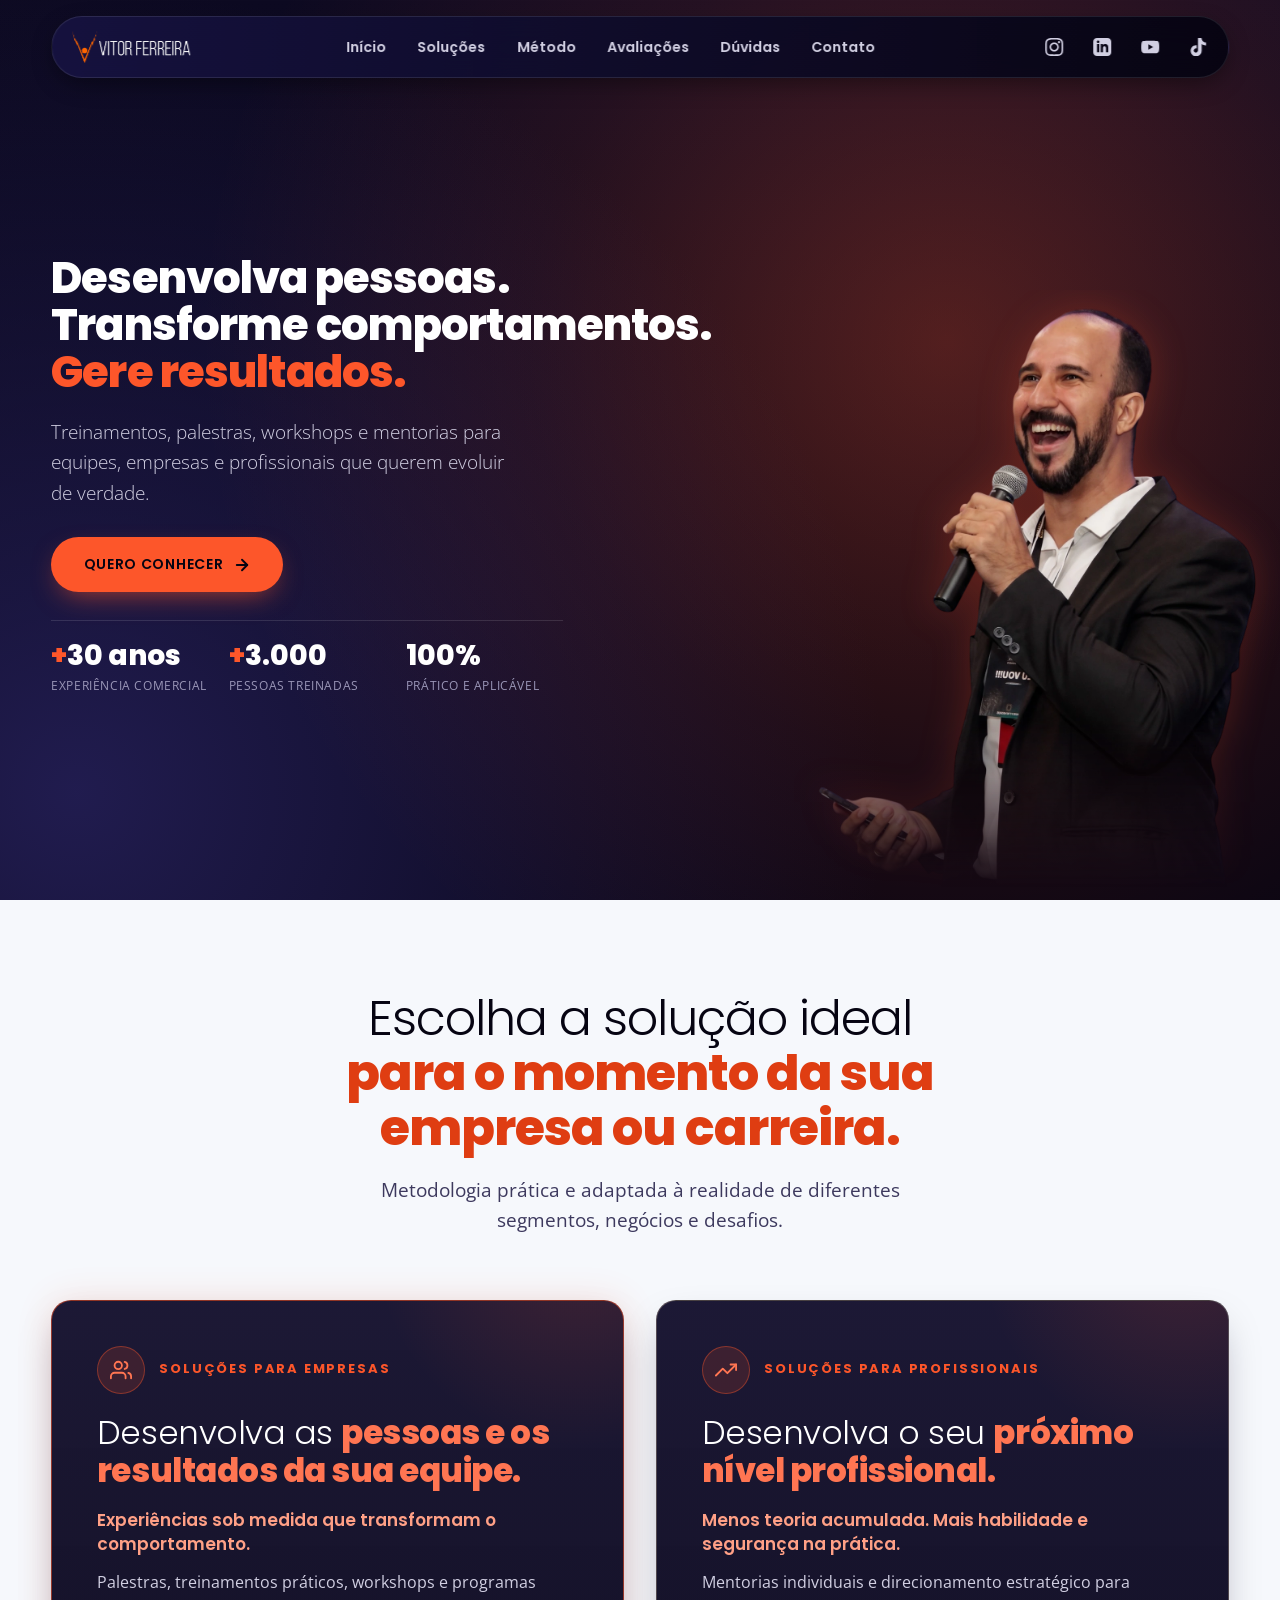
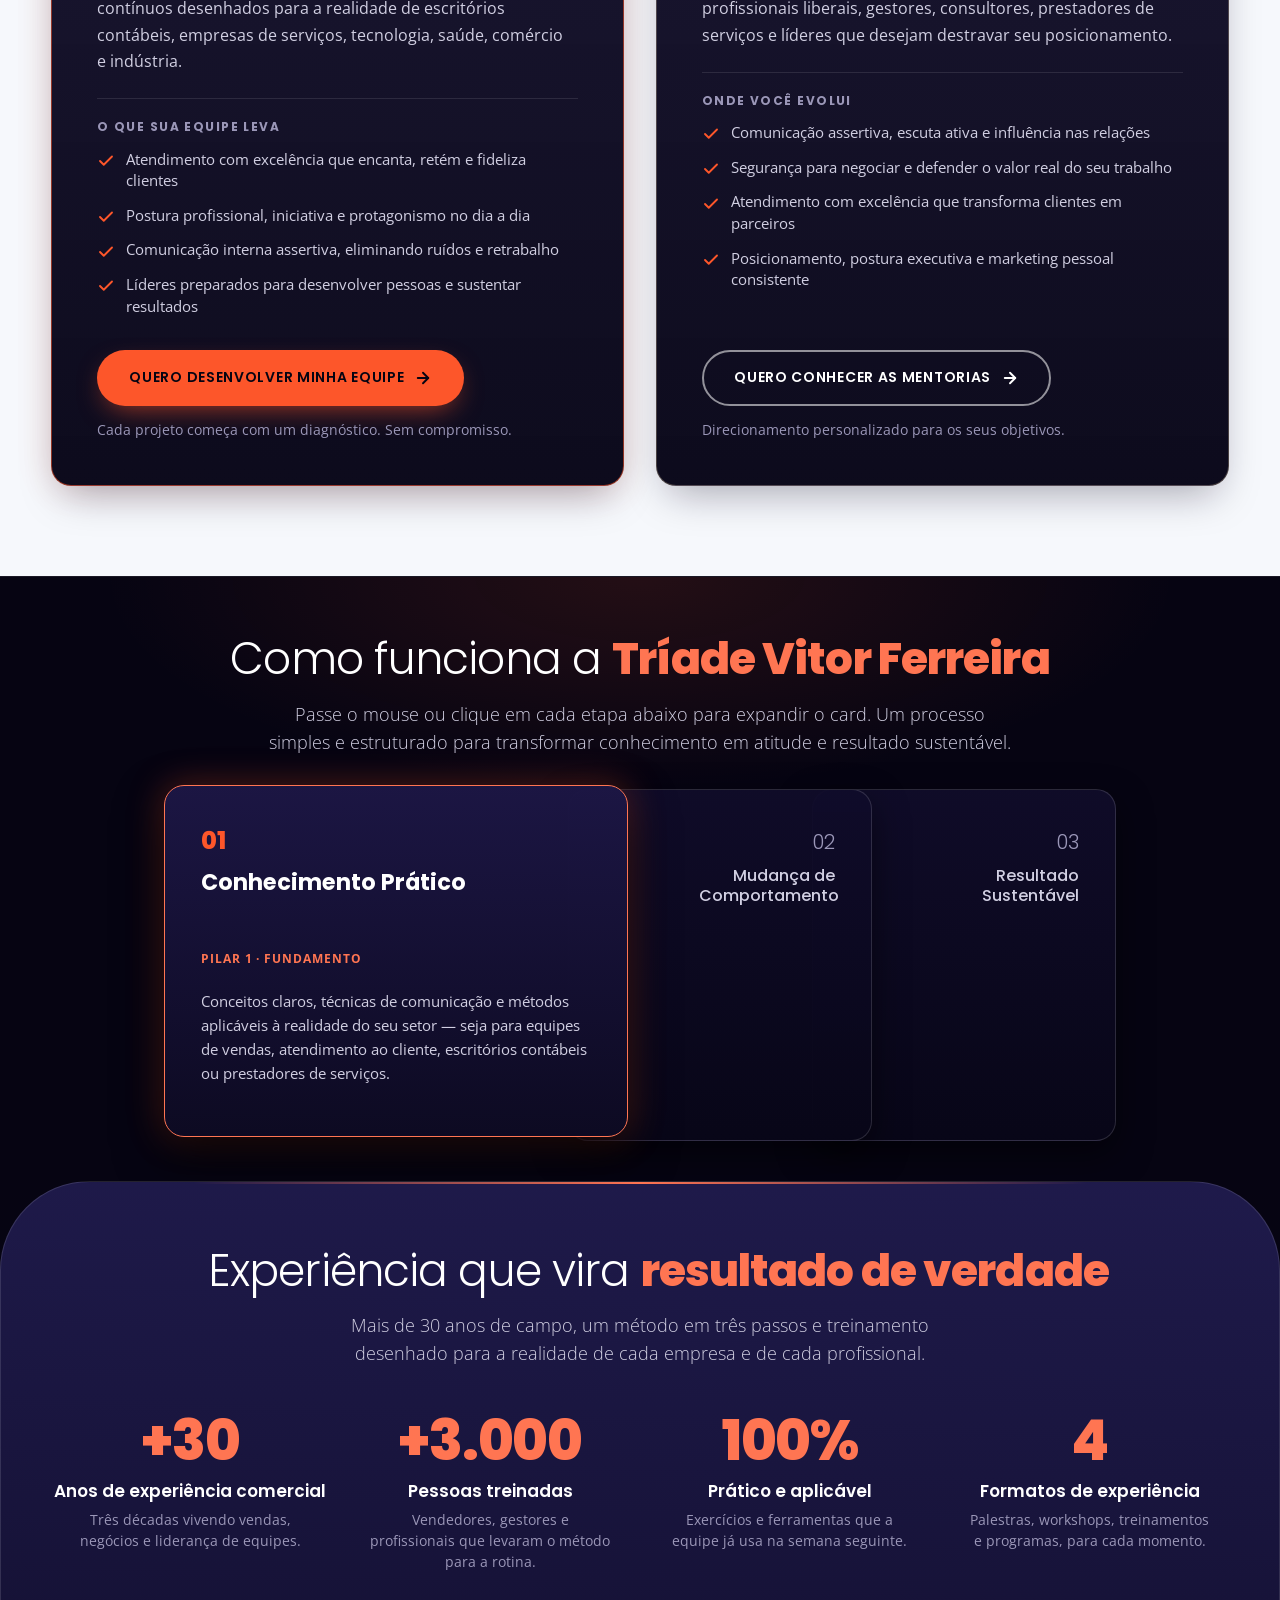
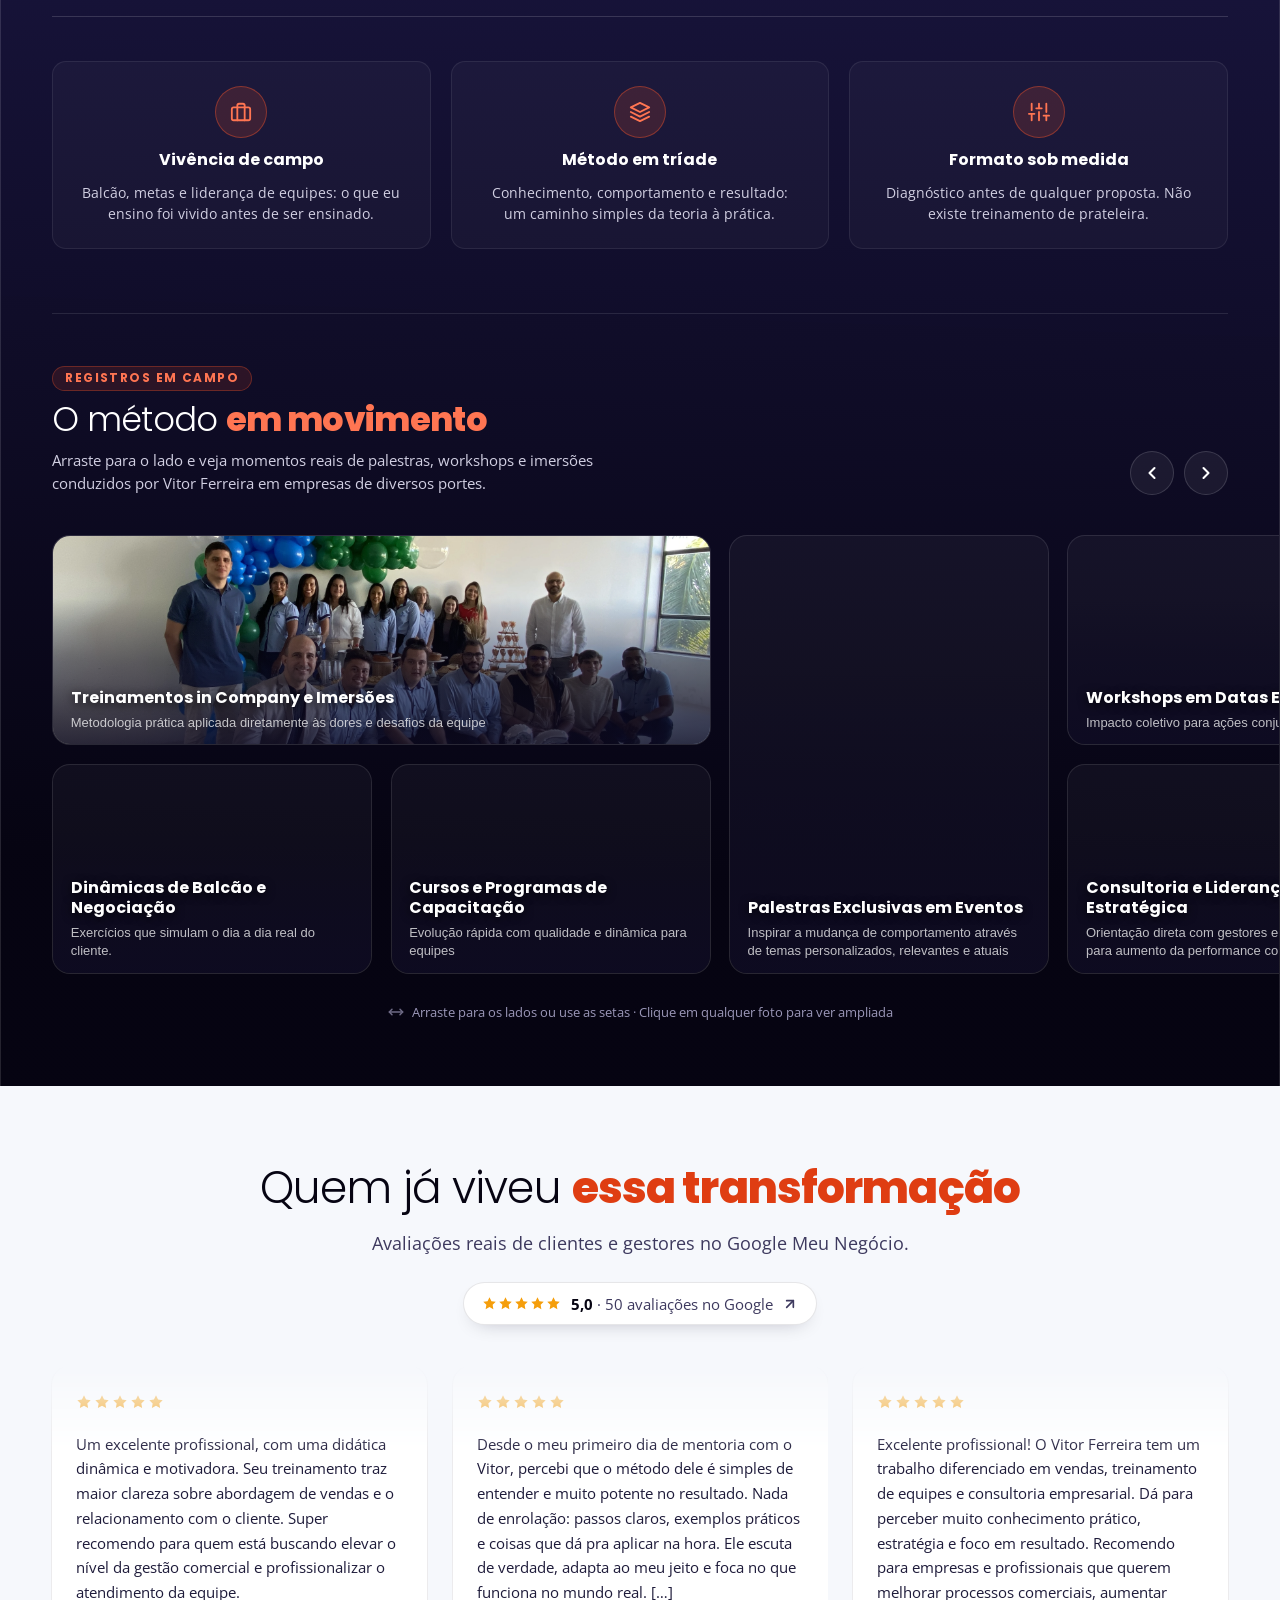
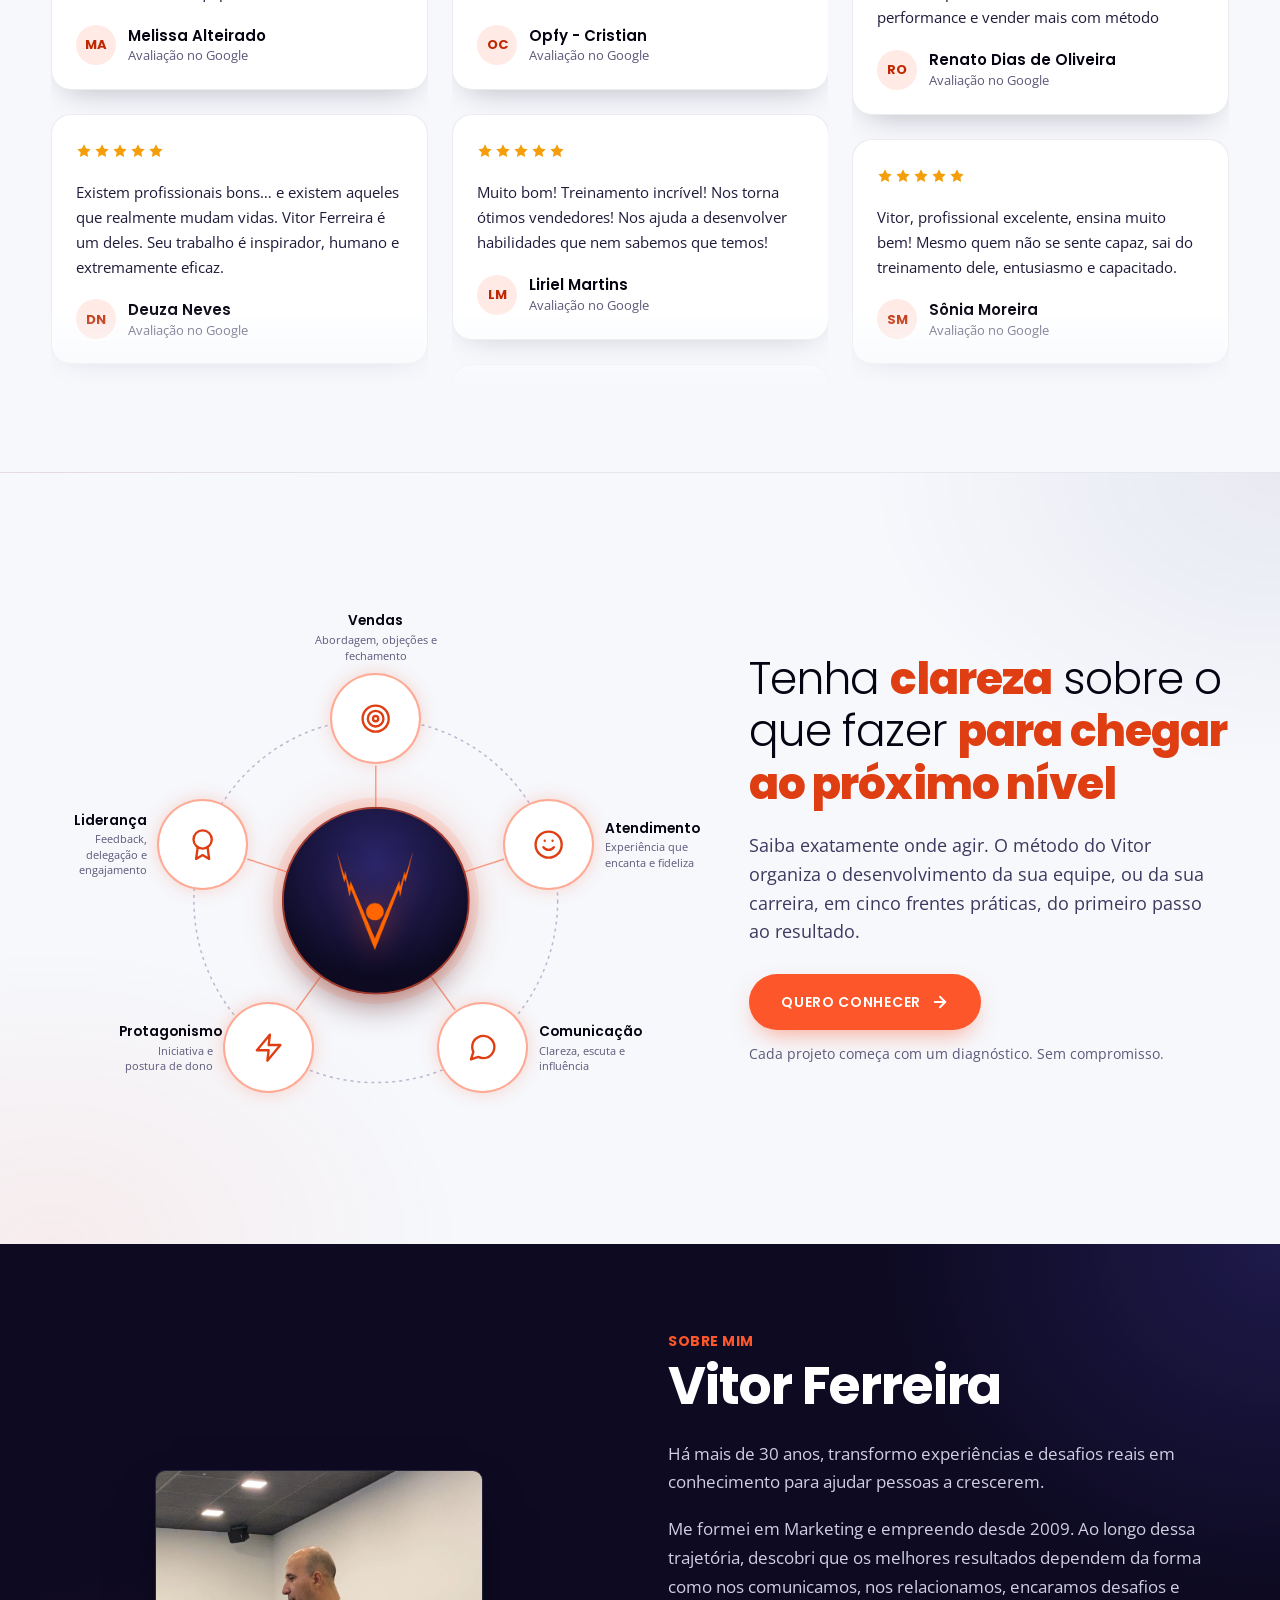
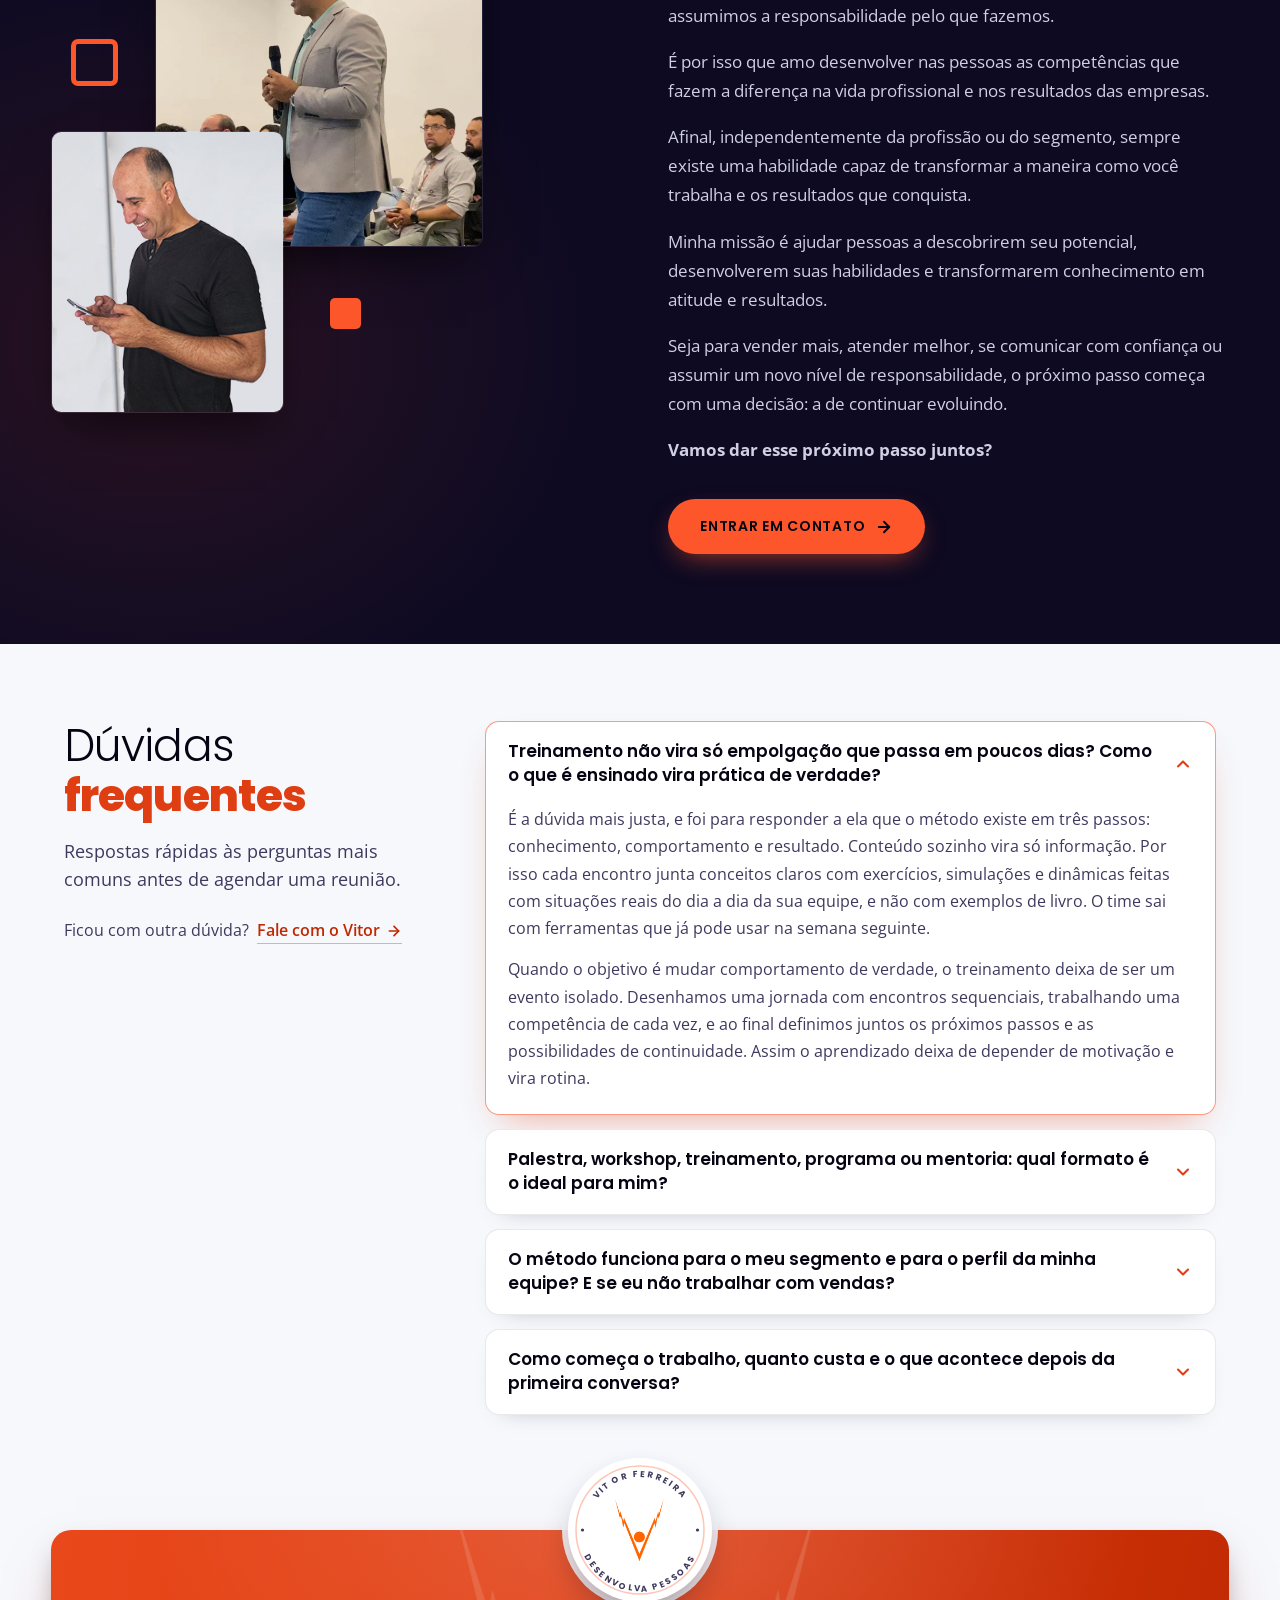
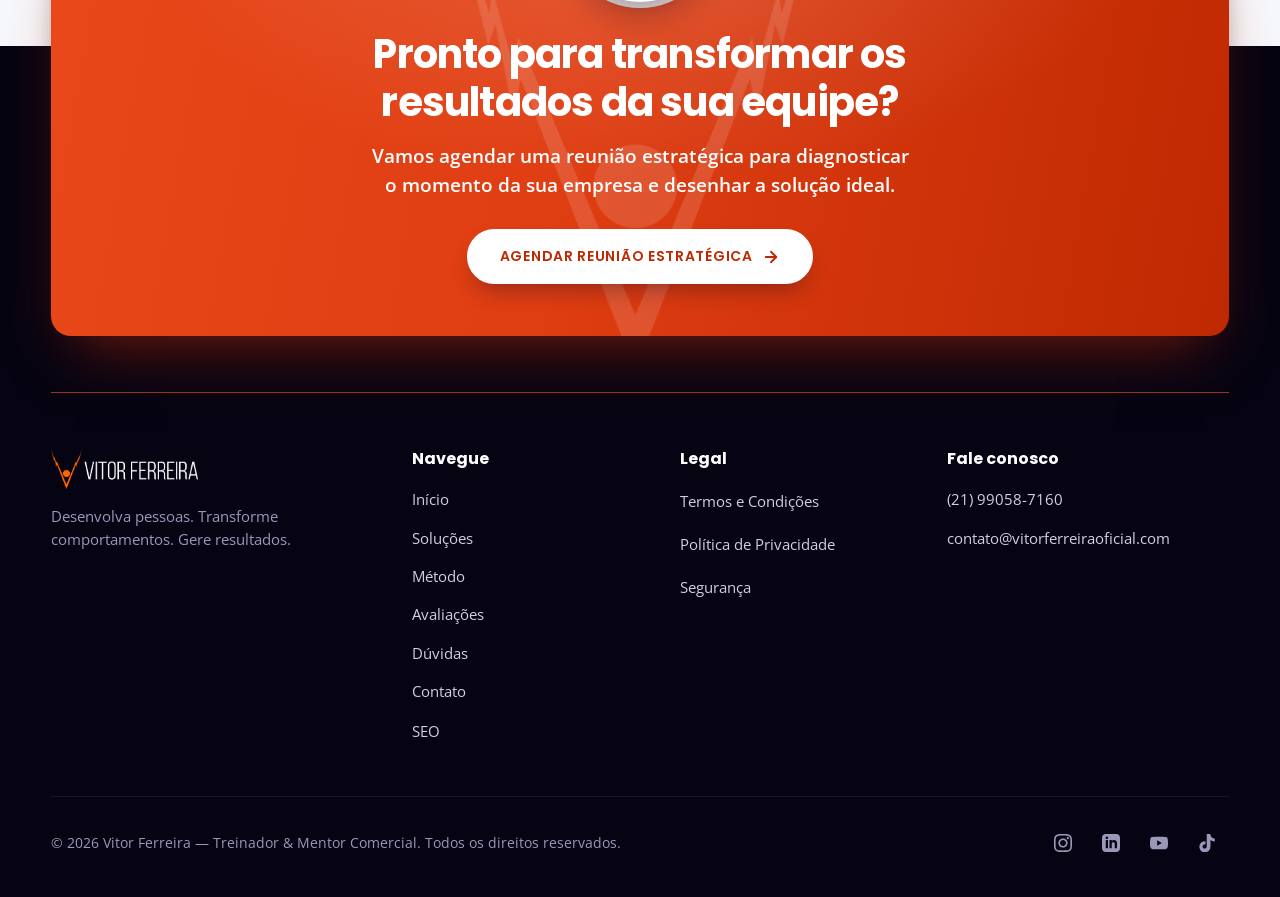
==== commit 0805ce16: "Sobre mim mais enxuto, galeria sem vazios e selo do banner CTA em dois arcos - Sobre mim: texto rees" ====
--- a/index.html
+++ b/index.html
@@ -1463,7 +1463,7 @@
       background: #fff; box-shadow: 0 18px 36px -12px rgba(13, 10, 34, 0.45), 0 0 0 6px rgba(246, 248, 252, 0.9);
     }
     .cta__ring { position: absolute; inset: 0; width: 100%; height: 100%; }
-    .cta__ring text { font: 600 10.5px var(--font-display); fill: #3D395E; letter-spacing: .3em; }
+    .cta__ring text { font: 700 8.5px var(--font-display); fill: #3D395E; letter-spacing: .22em; }
     .cta__badge img { position: relative; height: 3.9rem; width: auto; }
     .cta__title { margin: 0 auto; max-width: 40rem; font: 700 clamp(1.625rem, 1.1rem + 2vw, 2.5rem)/1.2 var(--font-display); letter-spacing: -.02em; text-wrap: balance; }
     /* peso 600 em 19px conta como texto grande: contraste mínimo de 3:1 sobre o laranja */
@@ -2109,8 +2109,21 @@
                   </div>
                 </button>
 
-                <!-- Item 12: Tall -->
-                <button type="button" class="vf-bento-card vf-bento-card--tall" data-gallery-item data-index="11" data-img="assets/galeria/IMG_0262.webp" data-title="Vitor Ferreira no Palco" data-desc="Mais de 30 anos de bagagem compartilhados com energia, autoridade e didática envolvente." aria-label="Ampliar foto: Vitor Ferreira no Palco">
+                <!-- Item 12: Normal (preenchendo o espaço superior) -->
+                <button type="button" class="vf-bento-card vf-bento-card--normal" data-gallery-item data-index="11" data-img="assets/galeria/IMG_4766.webp" data-title="Cultura Comercial Fortalecida" data-desc="Vendedores conscientes de seu papel e do valor que geram para os clientes." aria-label="Ampliar foto: Cultura Comercial Fortalecida">
+                  <img class="vf-bento-card__img" src="assets/galeria/IMG_4766.webp" width="400" height="300" alt="Equipe atenta durante encerramento de programa de capacitação" style="object-position: center 60%;" loading="lazy" decoding="async">
+                  <div class="vf-bento-card__overlay" aria-hidden="true"></div>
+                  <span class="vf-bento-card__zoom" aria-hidden="true">
+                    <svg width="15" height="15" viewBox="0 0 24 24" fill="none" stroke="currentColor" stroke-width="2.5" stroke-linecap="round" stroke-linejoin="round"><polyline points="15 3 21 3 21 9"/><polyline points="9 21 3 21 3 15"/><line x1="21" y1="3" x2="14" y2="10"/><line x1="3" y1="21" x2="10" y2="14"/></svg>
+                  </span>
+                  <div class="vf-bento-card__content">
+                    <h4 class="vf-bento-card__title">Cultura Comercial Fortalecida</h4>
+                    <p class="vf-bento-card__desc">Formação de mentalidade focada em alta performance.</p>
+                  </div>
+                </button>
+
+                <!-- Item 13: Tall -->
+                <button type="button" class="vf-bento-card vf-bento-card--tall" data-gallery-item data-index="12" data-img="assets/galeria/IMG_0262.webp" data-title="Vitor Ferreira no Palco" data-desc="Mais de 30 anos de bagagem compartilhados com energia, autoridade e didática envolvente." aria-label="Ampliar foto: Vitor Ferreira no Palco">
                   <img class="vf-bento-card__img" src="assets/galeria/IMG_0262.webp" width="450" height="600" alt="Vitor Ferreira ministrando palestra no palco com microfone na mão" loading="lazy" decoding="async">
                   <div class="vf-bento-card__overlay" aria-hidden="true"></div>
                   <span class="vf-bento-card__zoom" aria-hidden="true">
@@ -2122,8 +2135,8 @@
                   </div>
                 </button>
 
-                <!-- Item 13: Normal -->
-                <button type="button" class="vf-bento-card vf-bento-card--normal" data-gallery-item data-index="12" data-img="assets/galeria/IMG_0579.webp" data-title="Liderança de Alta Performance" data-desc="Feedback estruturado, metas claras e acompanhamento de rotina." aria-label="Ampliar foto: Liderança de Alta Performance">
+                <!-- Item 14: Normal -->
+                <button type="button" class="vf-bento-card vf-bento-card--normal" data-gallery-item data-index="13" data-img="assets/galeria/IMG_0579.webp" data-title="Liderança de Alta Performance" data-desc="Feedback estruturado, metas claras e acompanhamento de rotina." aria-label="Ampliar foto: Liderança de Alta Performance">
                   <img class="vf-bento-card__img" src="assets/galeria/IMG_0579.webp" width="400" height="300" alt="Momento de alinhamento com foco em liderança e metas" style="object-position: center 50%;" loading="lazy" decoding="async">
                   <div class="vf-bento-card__overlay" aria-hidden="true"></div>
                   <span class="vf-bento-card__zoom" aria-hidden="true">
@@ -2135,8 +2148,8 @@
                   </div>
                 </button>
 
-                <!-- Item 14: Normal -->
-                <button type="button" class="vf-bento-card vf-bento-card--normal" data-gallery-item data-index="13" data-img="assets/galeria/IMG_5845.webp" data-title="Workshops & Aplicação Prática" data-desc="Troca ativa e exercícios colaborativos que integram áreas e pessoas." aria-label="Ampliar foto: Workshops & Aplicação Prática">
+                <!-- Item 15: Normal -->
+                <button type="button" class="vf-bento-card vf-bento-card--normal" data-gallery-item data-index="14" data-img="assets/galeria/IMG_5845.webp" data-title="Workshops & Aplicação Prática" data-desc="Troca ativa e exercícios colaborativos que integram áreas e pessoas." aria-label="Ampliar foto: Workshops & Aplicação Prática">
                   <img class="vf-bento-card__img" src="assets/galeria/IMG_5845.webp" width="400" height="300" alt="Treinamento com equipe participando ativamente de workshop com Vitor Ferreira" loading="lazy" decoding="async">
                   <div class="vf-bento-card__overlay" aria-hidden="true"></div>
                   <span class="vf-bento-card__zoom" aria-hidden="true">
@@ -2148,8 +2161,8 @@
                   </div>
                 </button>
 
-                <!-- Item 15: Tall -->
-                <button type="button" class="vf-bento-card vf-bento-card--tall" data-gallery-item data-index="14" data-img="assets/galeria/IMG_6045.webp" data-title="Presença & Didática Envolvente" data-desc="O método em três passos: Conhecimento, Comportamento e Resultado." aria-label="Ampliar foto: Presença & Didática Envolvente">
+                <!-- Item 16: Tall -->
+                <button type="button" class="vf-bento-card vf-bento-card--tall" data-gallery-item data-index="15" data-img="assets/galeria/IMG_6045.webp" data-title="Presença & Didática Envolvente" data-desc="O método em três passos: Conhecimento, Comportamento e Resultado." aria-label="Ampliar foto: Presença & Didática Envolvente">
                   <img class="vf-bento-card__img" src="assets/galeria/IMG_6045.webp" width="450" height="600" alt="Vitor Ferreira palestrando com postura confiante e didática" style="object-position: center 65%;" loading="lazy" decoding="async">
                   <div class="vf-bento-card__overlay" aria-hidden="true"></div>
                   <span class="vf-bento-card__zoom" aria-hidden="true">
@@ -2161,9 +2174,9 @@
                   </div>
                 </button>
 
-                <!-- Item 16: Normal -->
-                <button type="button" class="vf-bento-card vf-bento-card--normal" data-gallery-item data-index="15" data-img="assets/galeria/IMG_7046.webp" data-title="Foco em Crescimento Sustentável" data-desc="Construção de processos de vendas sólidos e consistentes." aria-label="Ampliar foto: Foco em Crescimento Sustentável">
-                  <img class="vf-bento-card__img" src="assets/galeria/IMG_7046.webp" width="400" height="300" alt="Registro fotográfico em treinamento com equipe engajada" style="object-position: center 50%;" loading="lazy" decoding="async">
+                <!-- Item 17: Tall (fechando a galeria sem deixar espaço vazio) -->
+                <button type="button" class="vf-bento-card vf-bento-card--tall" data-gallery-item data-index="16" data-img="assets/galeria/IMG_7046.webp" data-title="Foco em Crescimento Sustentável" data-desc="Construção de processos de vendas sólidos e consistentes." aria-label="Ampliar foto: Foco em Crescimento Sustentável">
+                  <img class="vf-bento-card__img" src="assets/galeria/IMG_7046.webp" width="450" height="600" alt="Registro fotográfico em treinamento com equipe engajada" style="object-position: center 50%;" loading="lazy" decoding="async">
                   <div class="vf-bento-card__overlay" aria-hidden="true"></div>
                   <span class="vf-bento-card__zoom" aria-hidden="true">
                     <svg width="15" height="15" viewBox="0 0 24 24" fill="none" stroke="currentColor" stroke-width="2.5" stroke-linecap="round" stroke-linejoin="round"><polyline points="15 3 21 3 21 9"/><polyline points="9 21 3 21 3 15"/><line x1="21" y1="3" x2="14" y2="10"/><line x1="3" y1="21" x2="10" y2="14"/></svg>
@@ -2171,19 +2184,6 @@
                   <div class="vf-bento-card__content">
                     <h4 class="vf-bento-card__title">Foco em Crescimento Sustentável</h4>
                     <p class="vf-bento-card__desc">Transformando teoria em números e metas batidas.</p>
-                  </div>
-                </button>
-
-                <!-- Item 17: Normal -->
-                <button type="button" class="vf-bento-card vf-bento-card--normal" data-gallery-item data-index="16" data-img="assets/galeria/IMG_4766.webp" data-title="Cultura Comercial Fortalecida" data-desc="Vendedores conscientes de seu papel e do valor que geram para os clientes." aria-label="Ampliar foto: Cultura Comercial Fortalecida">
-                  <img class="vf-bento-card__img" src="assets/galeria/IMG_4766.webp" width="400" height="300" alt="Equipe atenta durante encerramento de programa de capacitação" style="object-position: center 60%;" loading="lazy" decoding="async">
-                  <div class="vf-bento-card__overlay" aria-hidden="true"></div>
-                  <span class="vf-bento-card__zoom" aria-hidden="true">
-                    <svg width="15" height="15" viewBox="0 0 24 24" fill="none" stroke="currentColor" stroke-width="2.5" stroke-linecap="round" stroke-linejoin="round"><polyline points="15 3 21 3 21 9"/><polyline points="9 21 3 21 3 15"/><line x1="21" y1="3" x2="14" y2="10"/><line x1="3" y1="21" x2="10" y2="14"/></svg>
-                  </span>
-                  <div class="vf-bento-card__content">
-                    <h4 class="vf-bento-card__title">Cultura Comercial Fortalecida</h4>
-                    <p class="vf-bento-card__desc">Formação de mentalidade focada em alta performance.</p>
                   </div>
                 </button>
 
@@ -2459,12 +2459,11 @@
         <div class="about__text sol-reveal" style="--d:.1s">
           <p class="about__kicker">Sobre mim</p>
           <h2 class="about__title" id="about-title">Vitor Ferreira</h2>
-          <p>Comecei cedo no mundo das vendas e, há mais de 30 anos, transformo experiências, desafios e aprendizados reais em conhecimento para ajudar pessoas e empresas a crescerem.</p>
-          <p>Sou profissional de Marketing, empreendedor, treinador e mentor. Ao longo dessa trajetória, descobri que os melhores resultados não dependem apenas de conhecimento técnico, mas também da forma como nos comunicamos, atendemos, nos relacionamos, encaramos desafios e assumimos a responsabilidade pelo que fazemos.</p>
-          <p>É por isso que dedico meu trabalho ao <em>desenvolvimento de pessoas e competências que fazem a diferença na vida profissional e nos resultados das empresas.</em></p>
-          <p>Ajudo vendedores a venderem melhor, equipes a oferecerem um atendimento de excelência, profissionais a se comunicarem com mais clareza e pessoas a desenvolverem uma mentalidade mais protagonista, produtiva e preparada para os desafios do dia a dia.</p>
-          <p>Afinal, independentemente da profissão ou do segmento em que você atua, sempre existe uma habilidade capaz de transformar a maneira como você trabalha e os resultados que conquista.</p>
-          <p><em>Minha missão é ajudar pessoas a descobrirem seu potencial, desenvolverem suas habilidades e transformarem conhecimento em atitude e resultados.</em></p>
+          <p>Há mais de 30 anos, transformo experiências e desafios reais em conhecimento para ajudar pessoas a crescerem.</p>
+          <p>Me formei em Marketing e empreendo desde 2009. Ao longo dessa trajetória, descobri que os melhores resultados dependem da forma como nos comunicamos, nos relacionamos, encaramos desafios e assumimos a responsabilidade pelo que fazemos.</p>
+          <p>É por isso que amo desenvolver nas pessoas as competências que fazem a diferença na vida profissional e nos resultados das empresas.</p>
+          <p>Afinal, independentemente da profissão ou do segmento, sempre existe uma habilidade capaz de transformar a maneira como você trabalha e os resultados que conquista.</p>
+          <p>Minha missão é ajudar pessoas a descobrirem seu potencial, desenvolverem suas habilidades e transformarem conhecimento em atitude e resultados.</p>
           <p>Seja para vender mais, atender melhor, se comunicar com confiança ou assumir um novo nível de responsabilidade, o próximo passo começa com uma decisão: a de continuar evoluindo.</p>
           <p><strong>Vamos dar esse próximo passo juntos?</strong></p>
           <a class="btn btn--primary about__cta" href="contato.html">Entrar em contato
@@ -2541,9 +2540,15 @@
         <div class="cta__banner sol-reveal">
           <div class="cta__badge" aria-hidden="true">
             <svg class="cta__ring" viewBox="0 0 144 144" focusable="false">
-              <defs><path id="cta-ring-path" d="M 72,72 m -53,0 a 53,53 0 1,1 106,0 a 53,53 0 1,1 -106,0"/></defs>
+              <defs>
+                <path id="cta-ring-top" d="M 19,72 A 53,53 0 0,1 125,72"/>
+                <path id="cta-ring-bot" d="M 10.5,72 A 61.5,61.5 0 0,0 133.5,72"/>
+              </defs>
               <circle cx="72" cy="72" r="64" fill="none" stroke="rgba(253, 86, 42, 0.35)" stroke-width="1.5"/>
-              <text><textPath href="#cta-ring-path">VITOR FERREIRA · DESENVOLVA PESSOAS · </textPath></text>
+              <circle cx="14.5" cy="72" r="1.6" fill="#3D395E"/>
+              <circle cx="129.5" cy="72" r="1.6" fill="#3D395E"/>
+              <text text-anchor="middle"><textPath href="#cta-ring-top" xlink:href="#cta-ring-top" startOffset="50%">VITOR FERREIRA</textPath></text>
+              <text text-anchor="middle"><textPath href="#cta-ring-bot" xlink:href="#cta-ring-bot" startOffset="50%">DESENVOLVA PESSOAS</textPath></text>
             </svg>
             <img src="assets/images/logo-simbolo.png" width="377" height="475" alt="" loading="lazy" decoding="async">
           </div>
